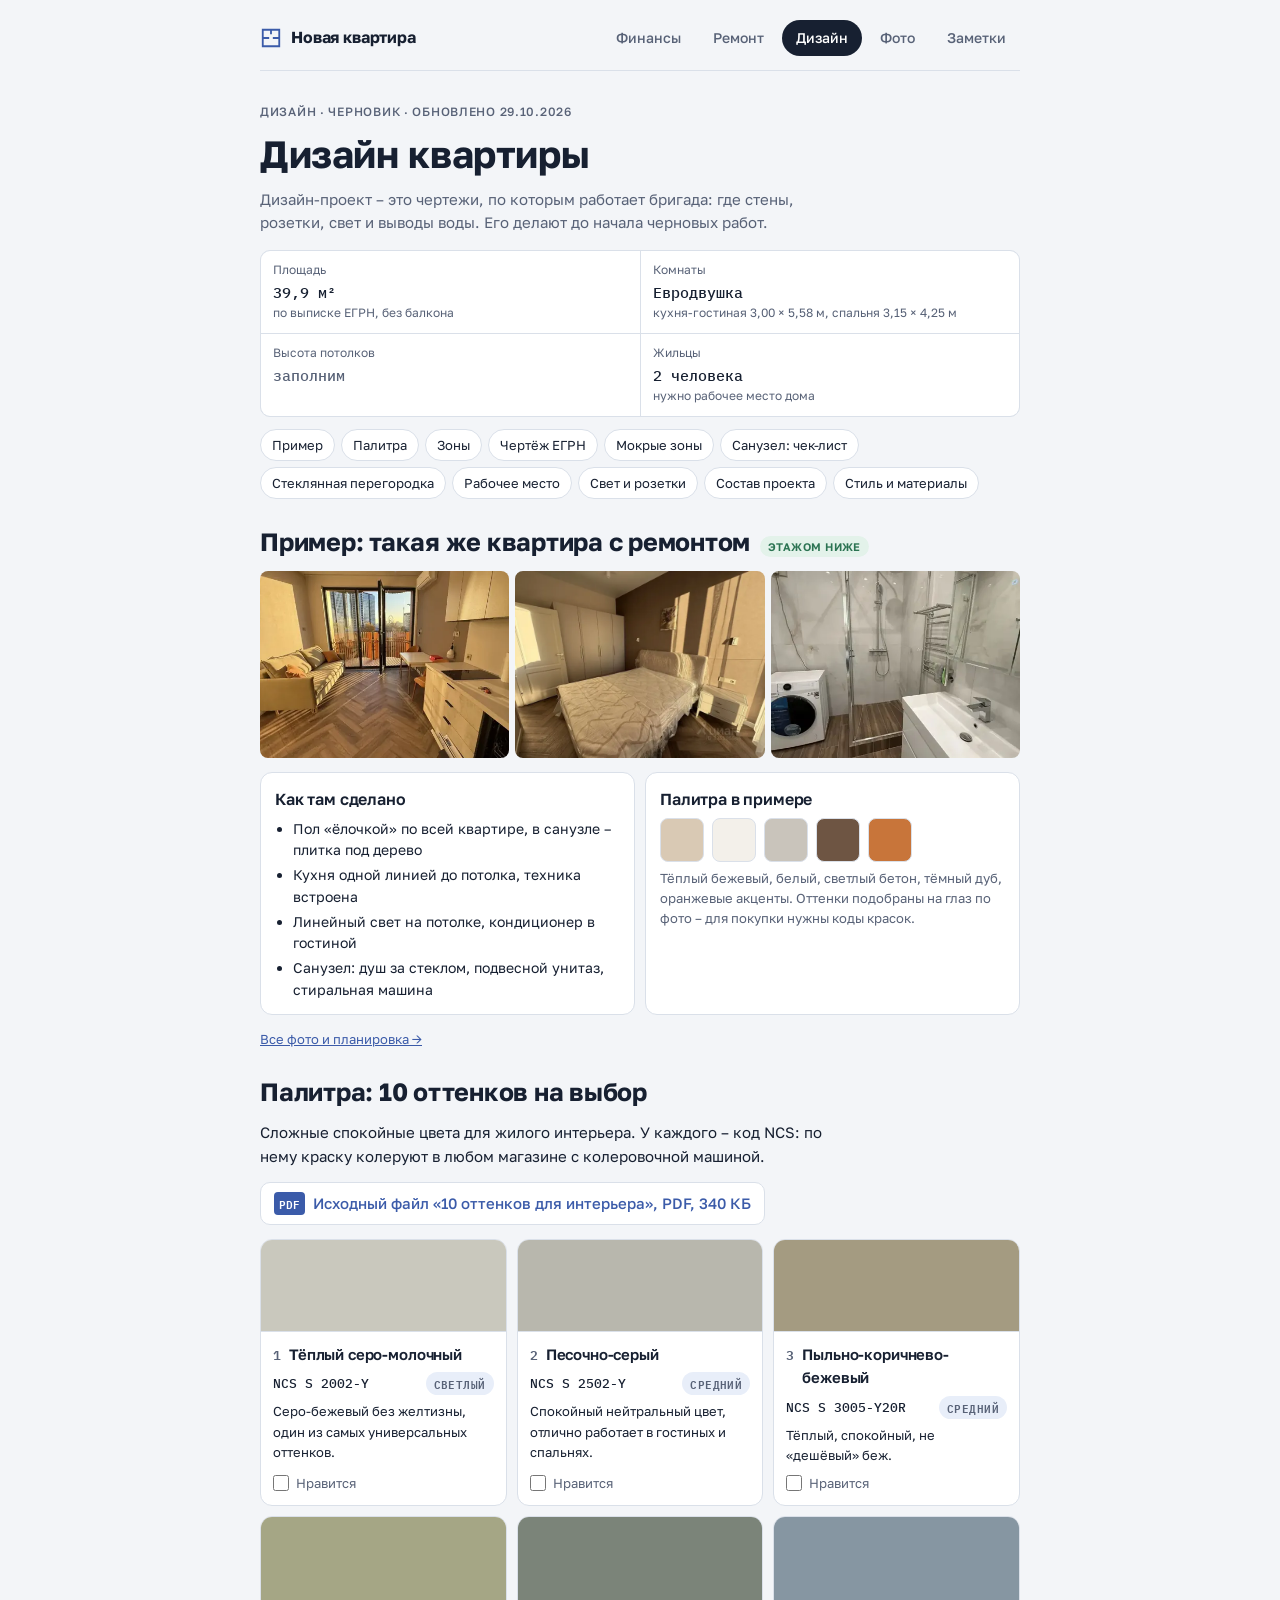
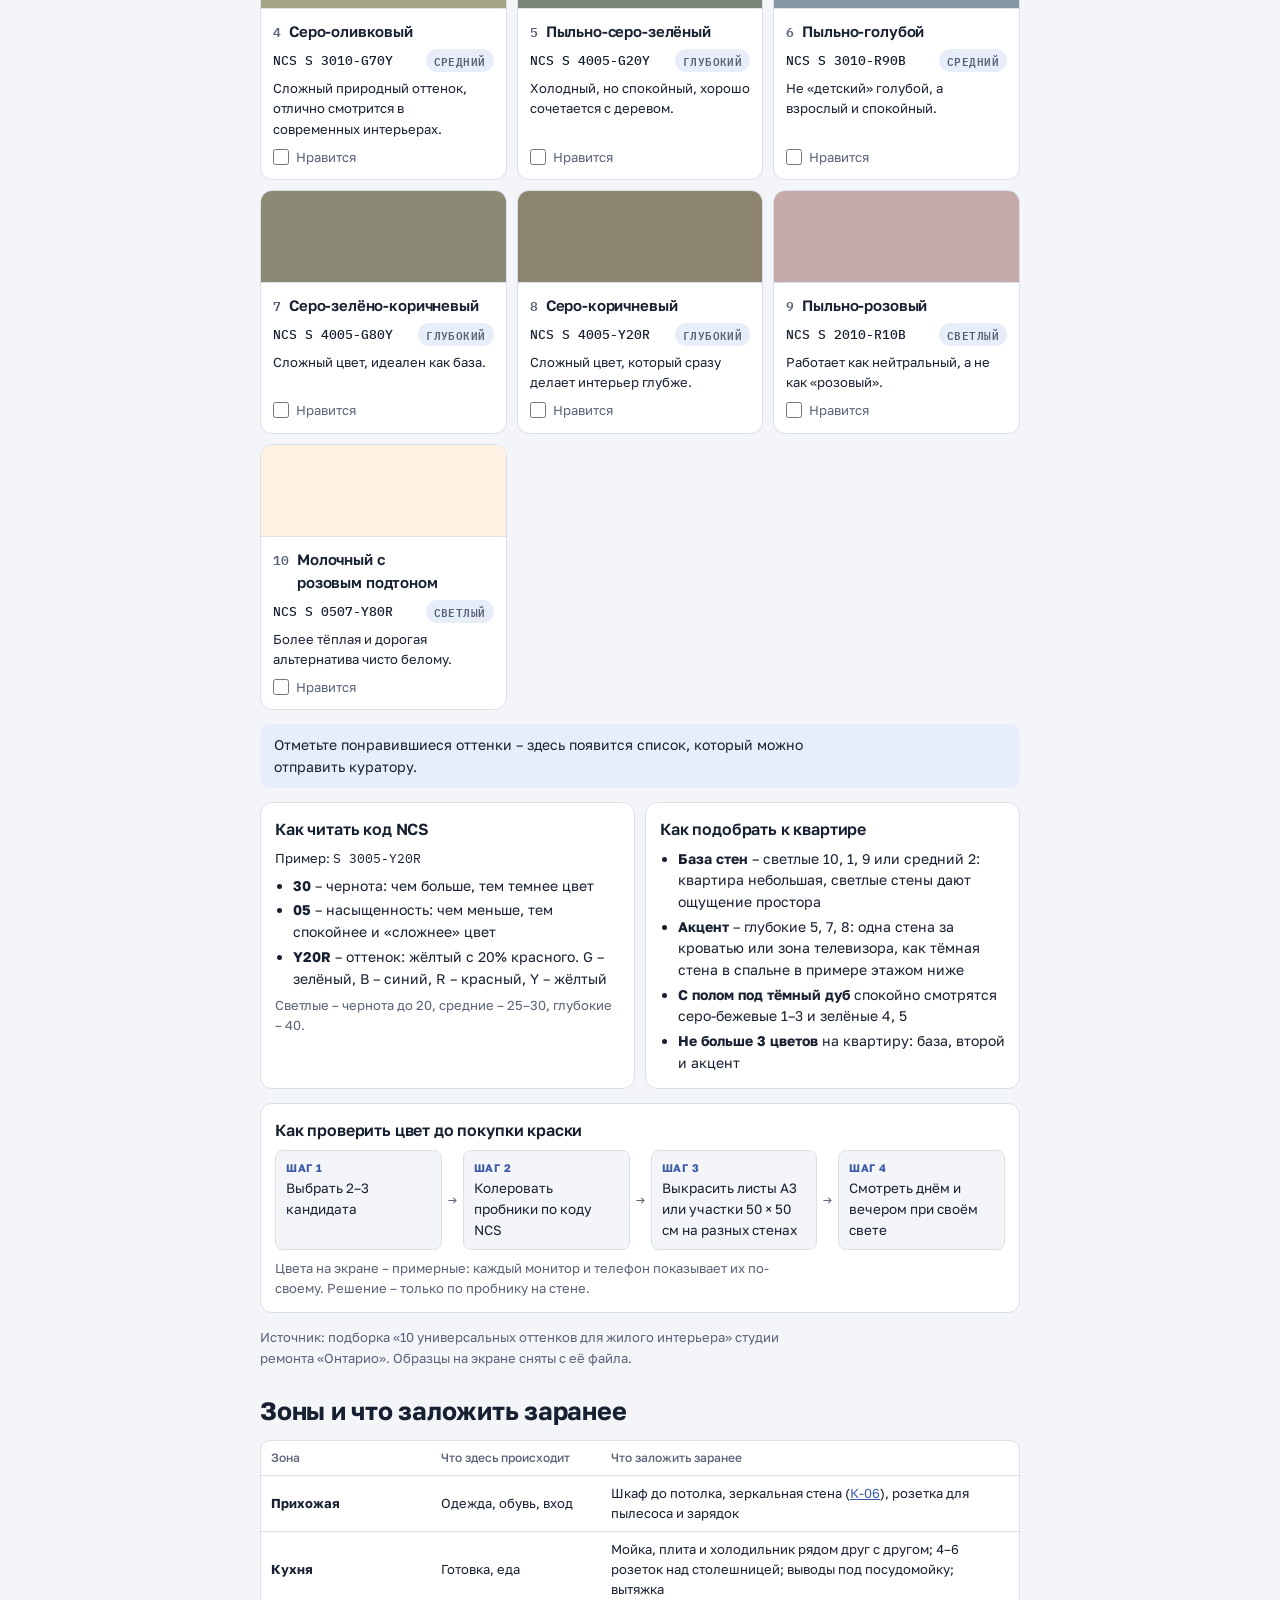
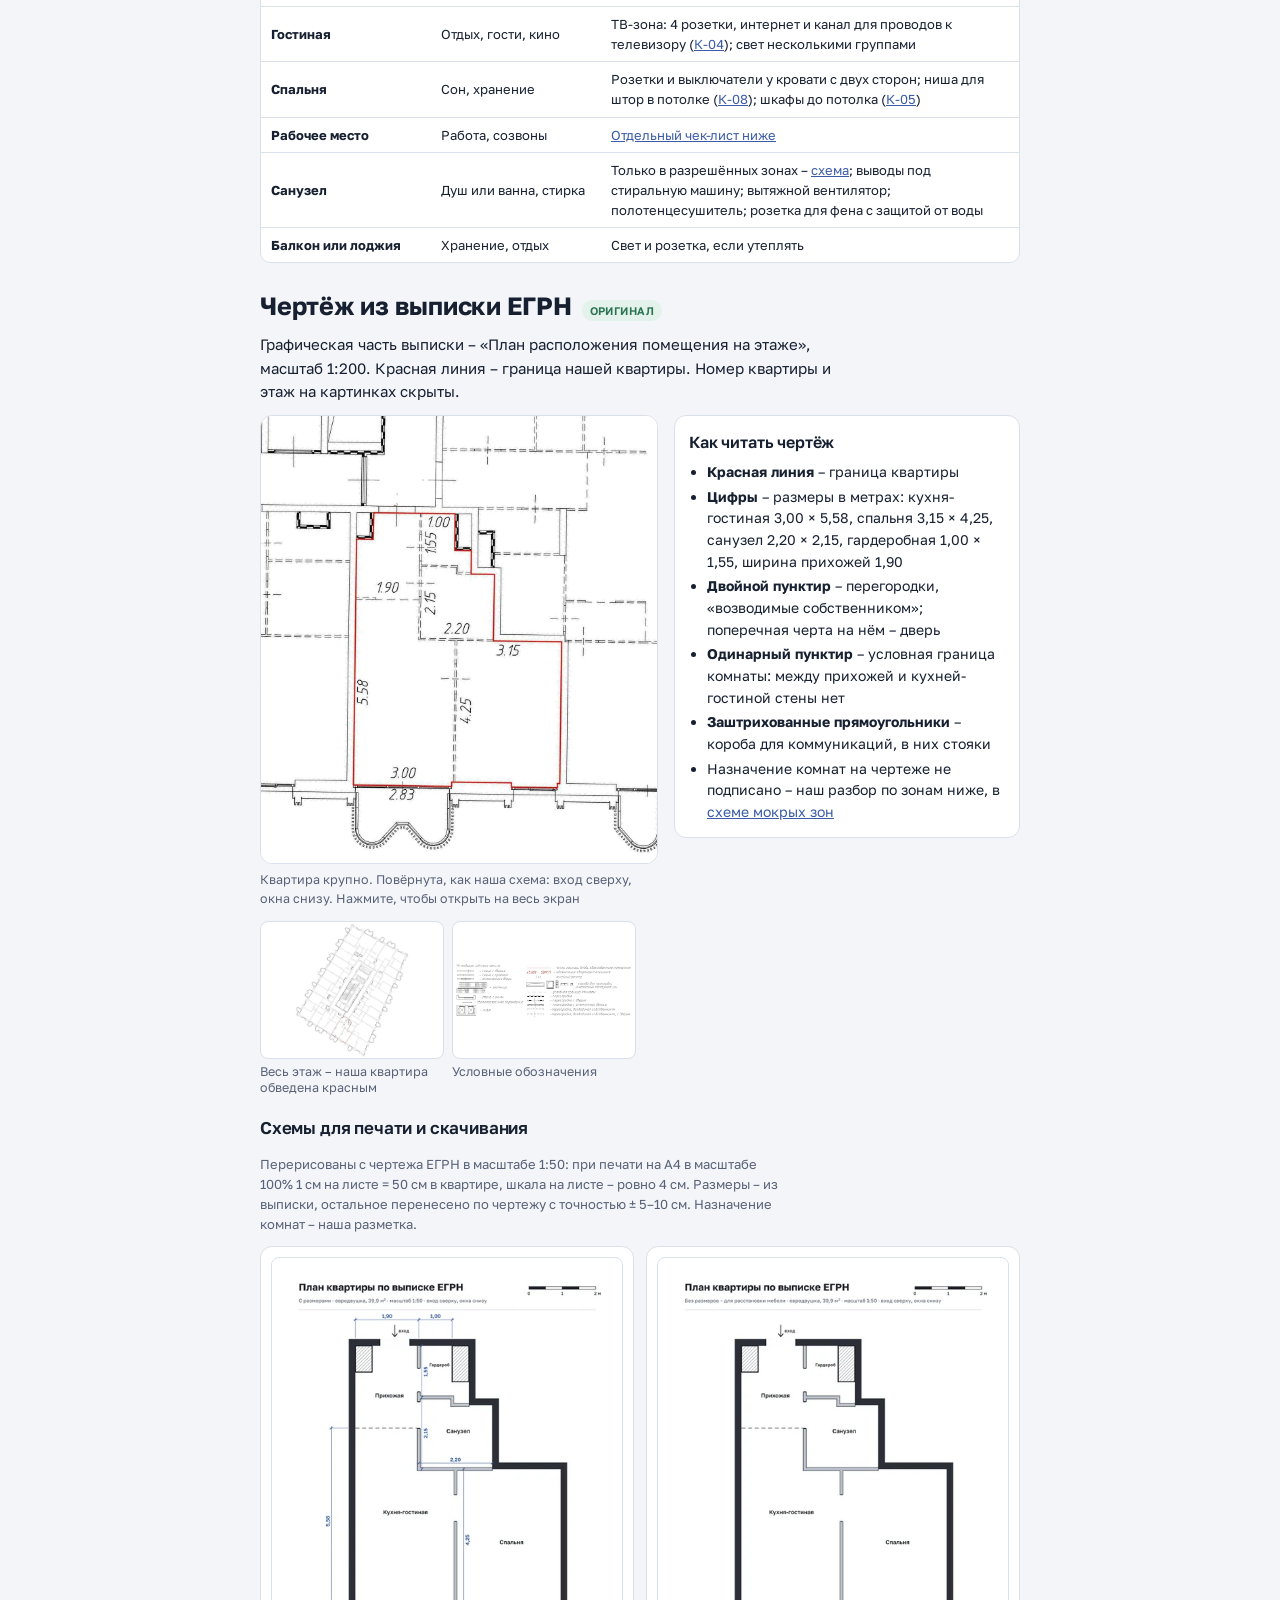
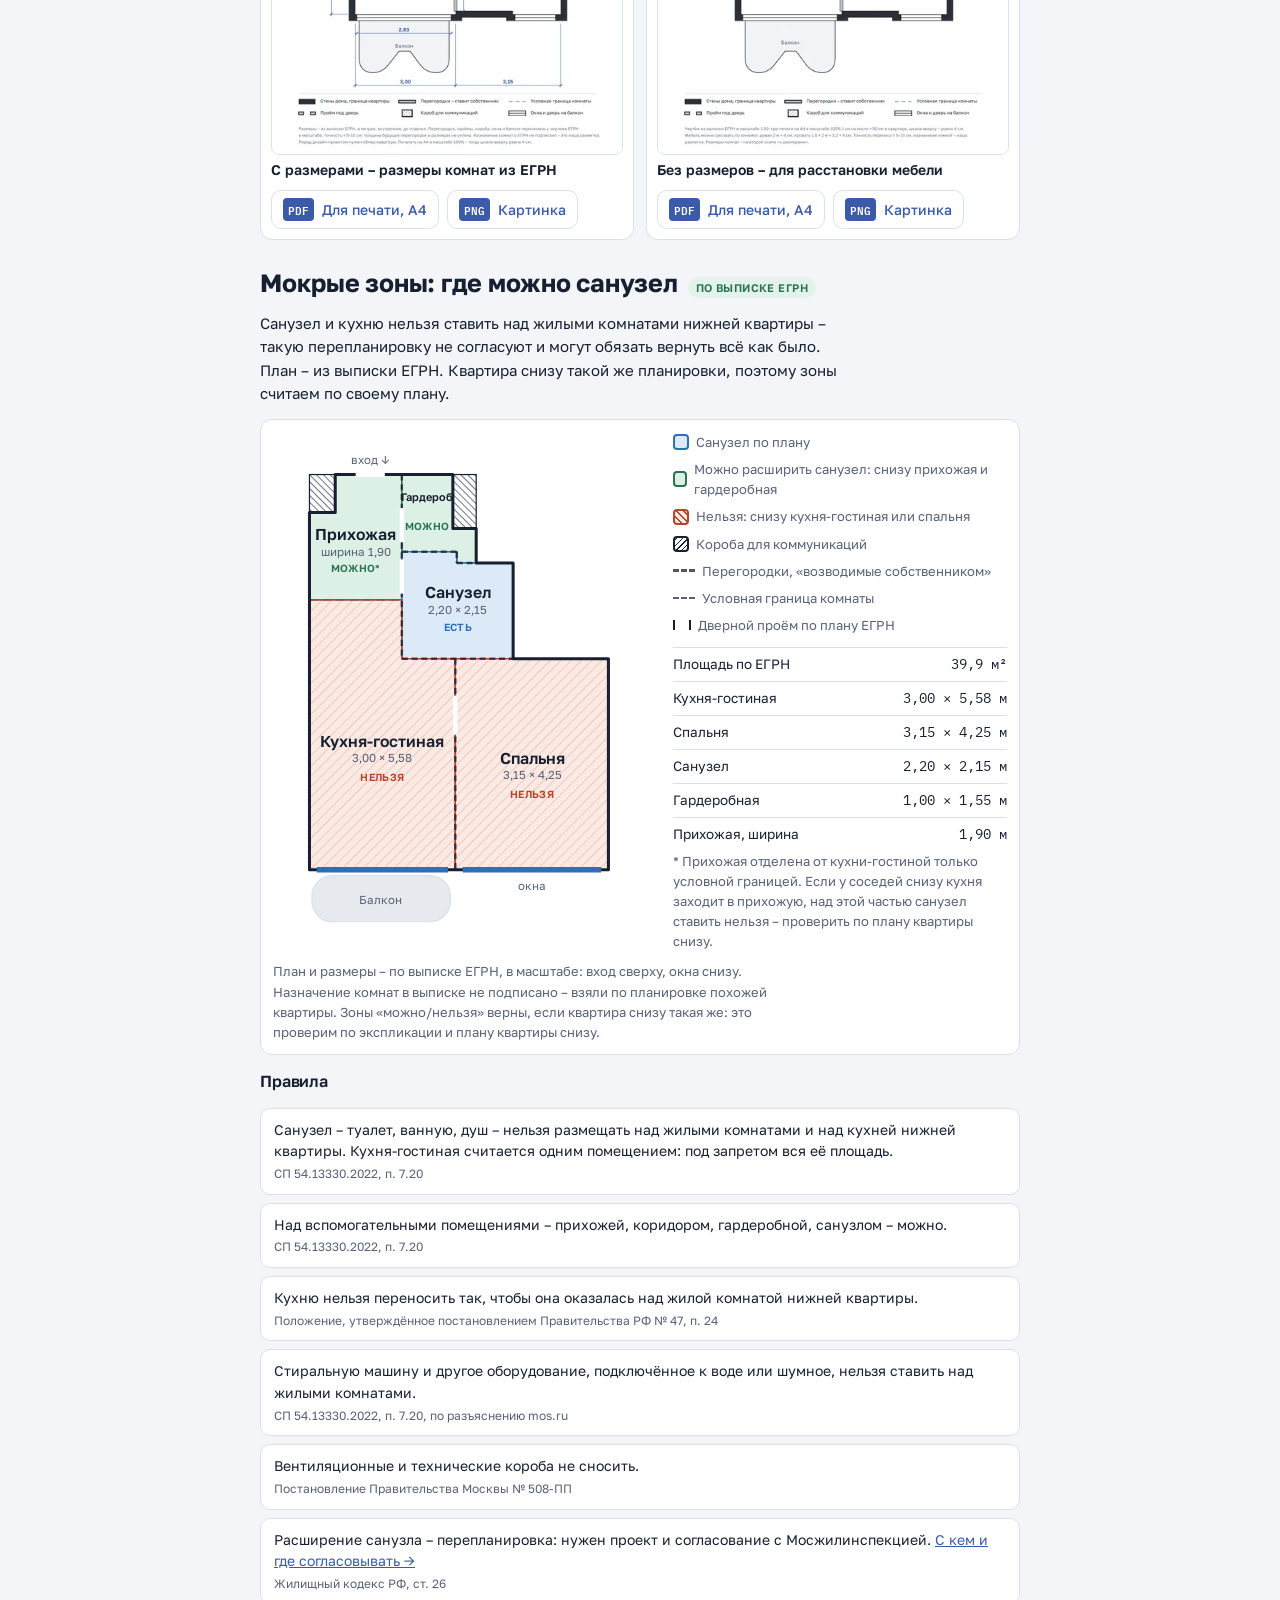
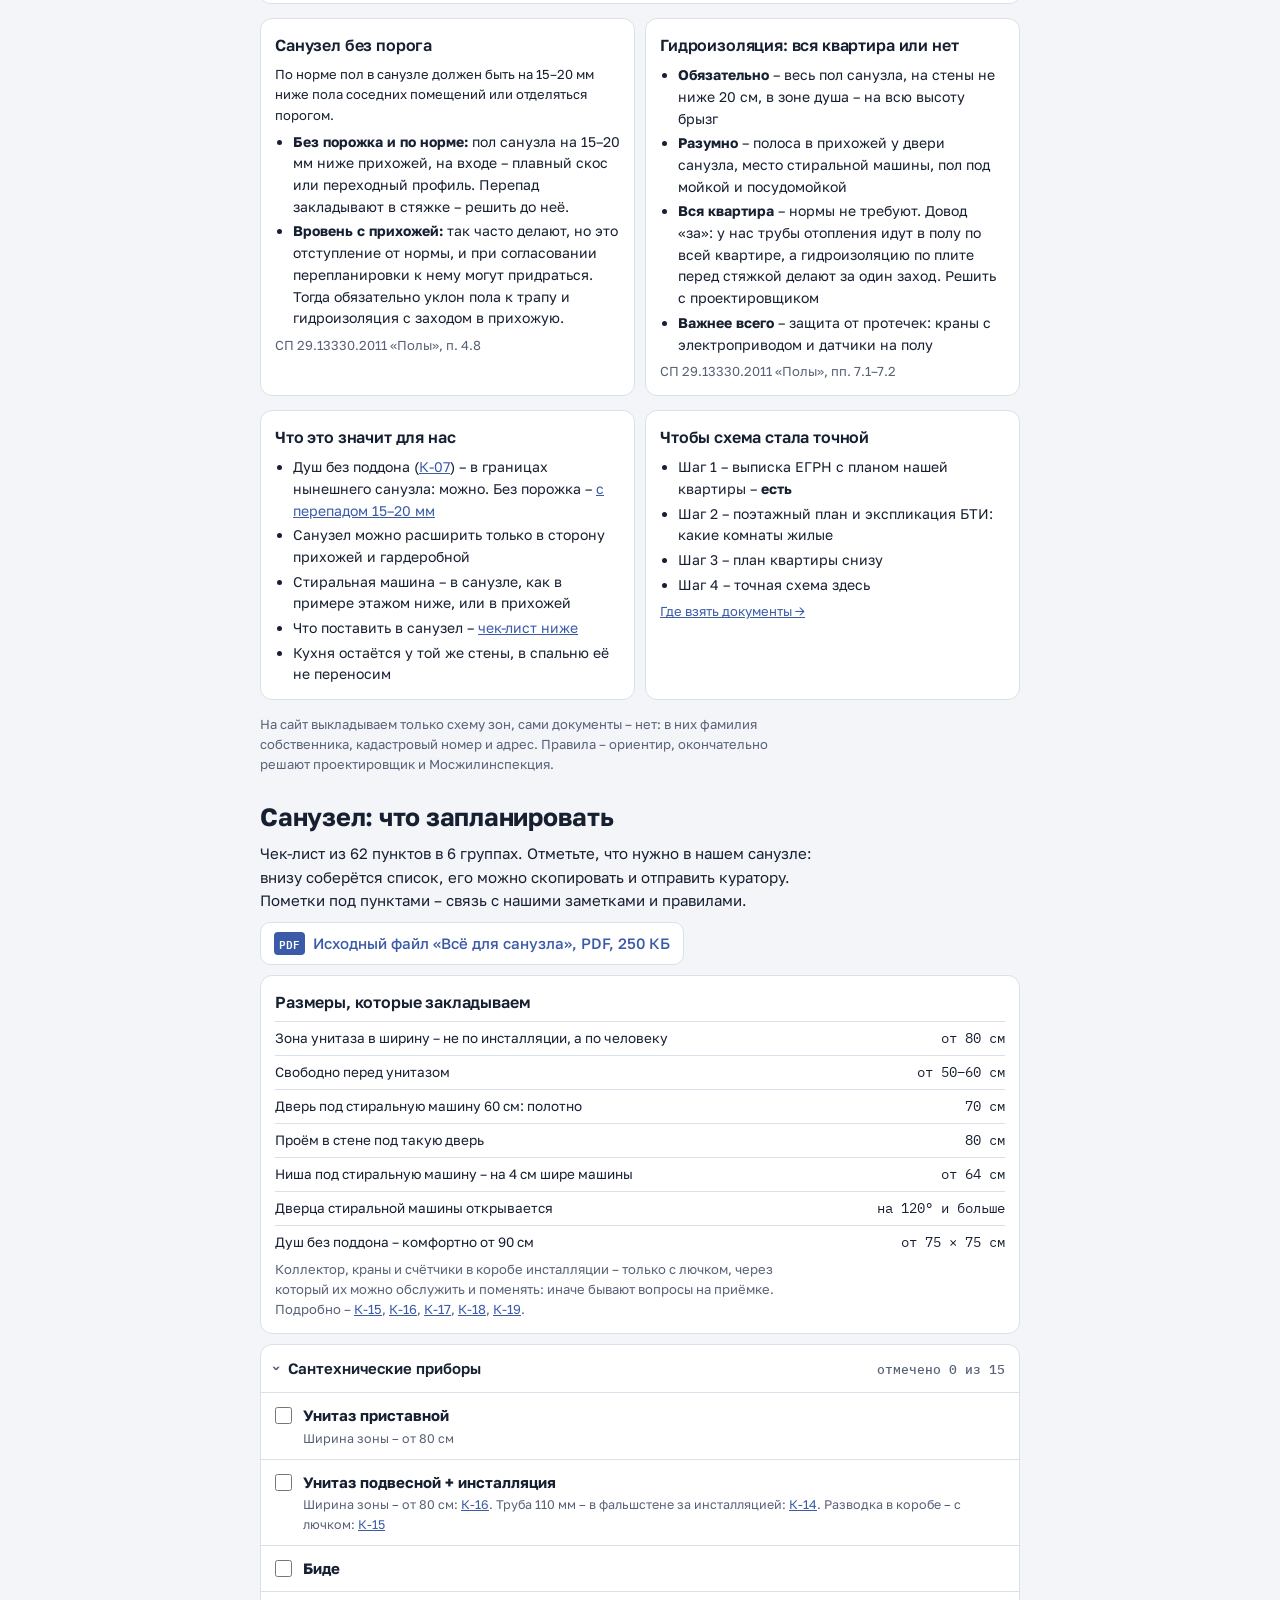
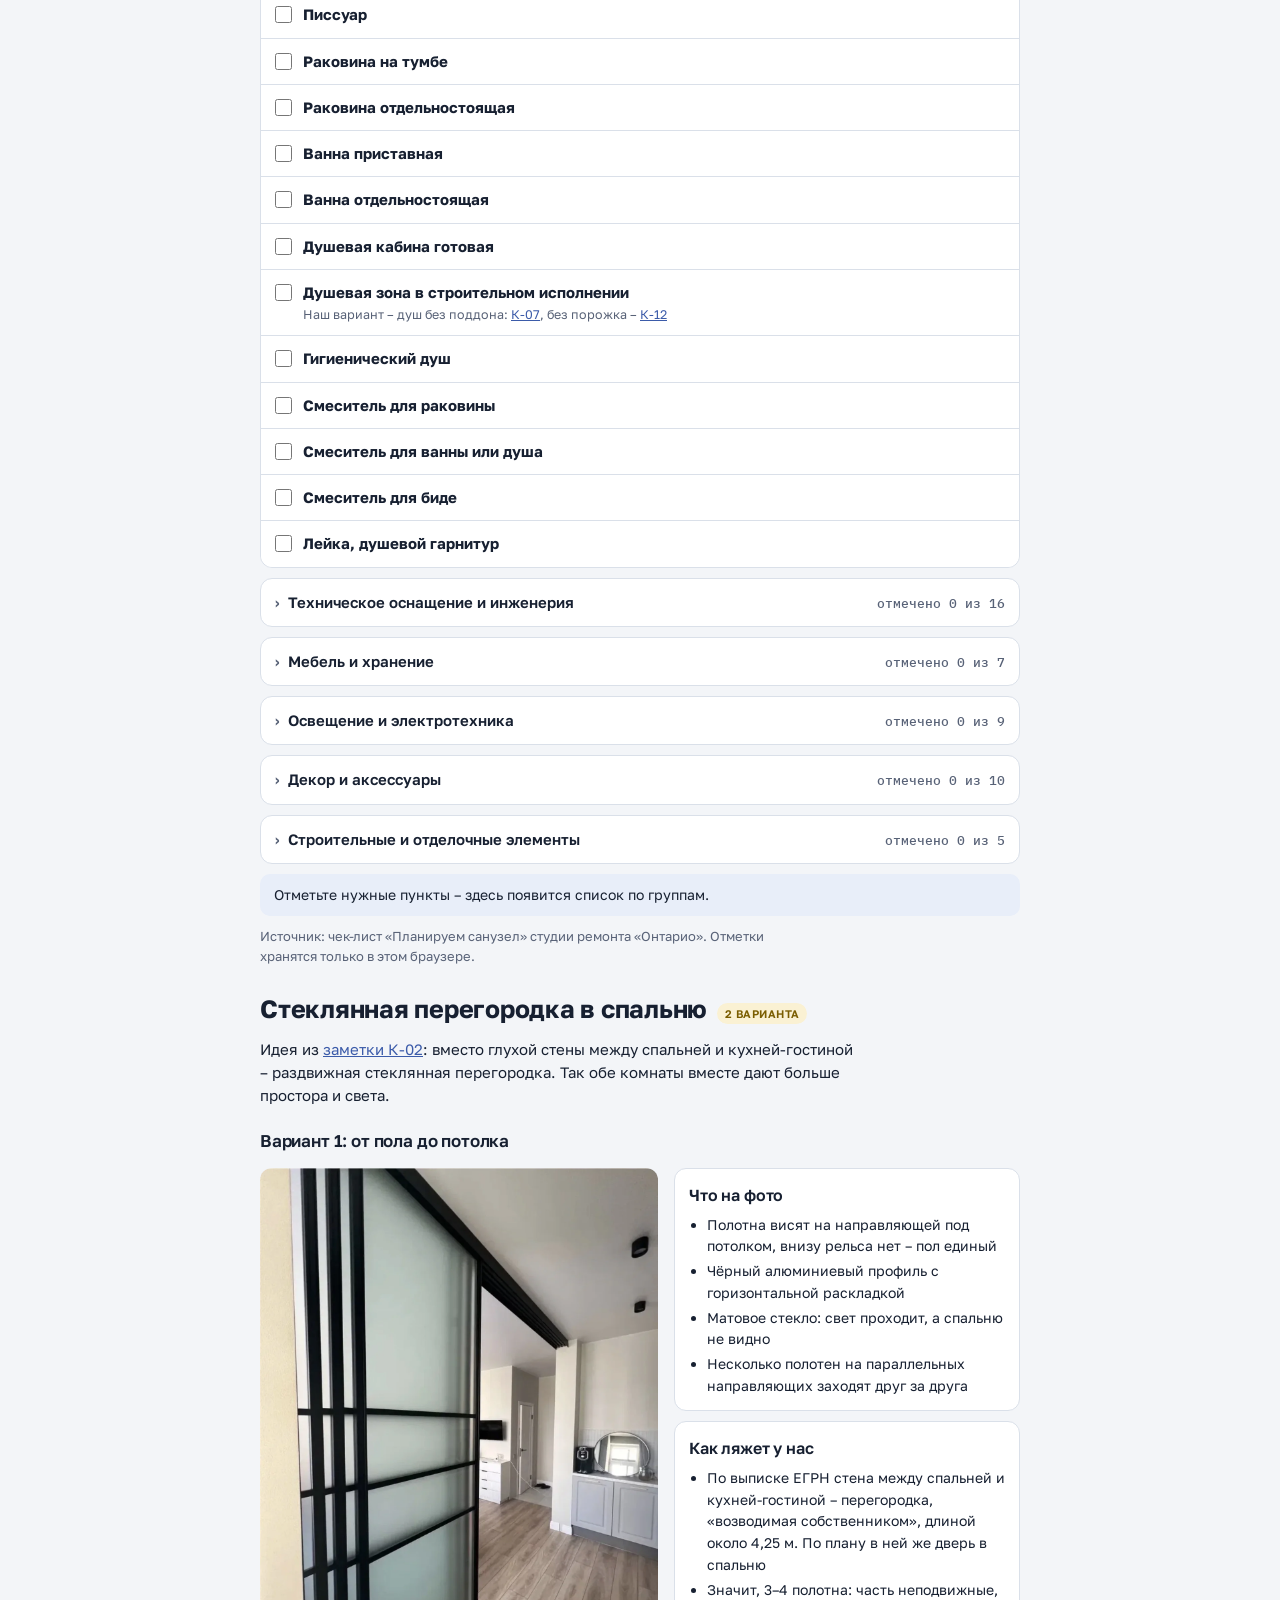
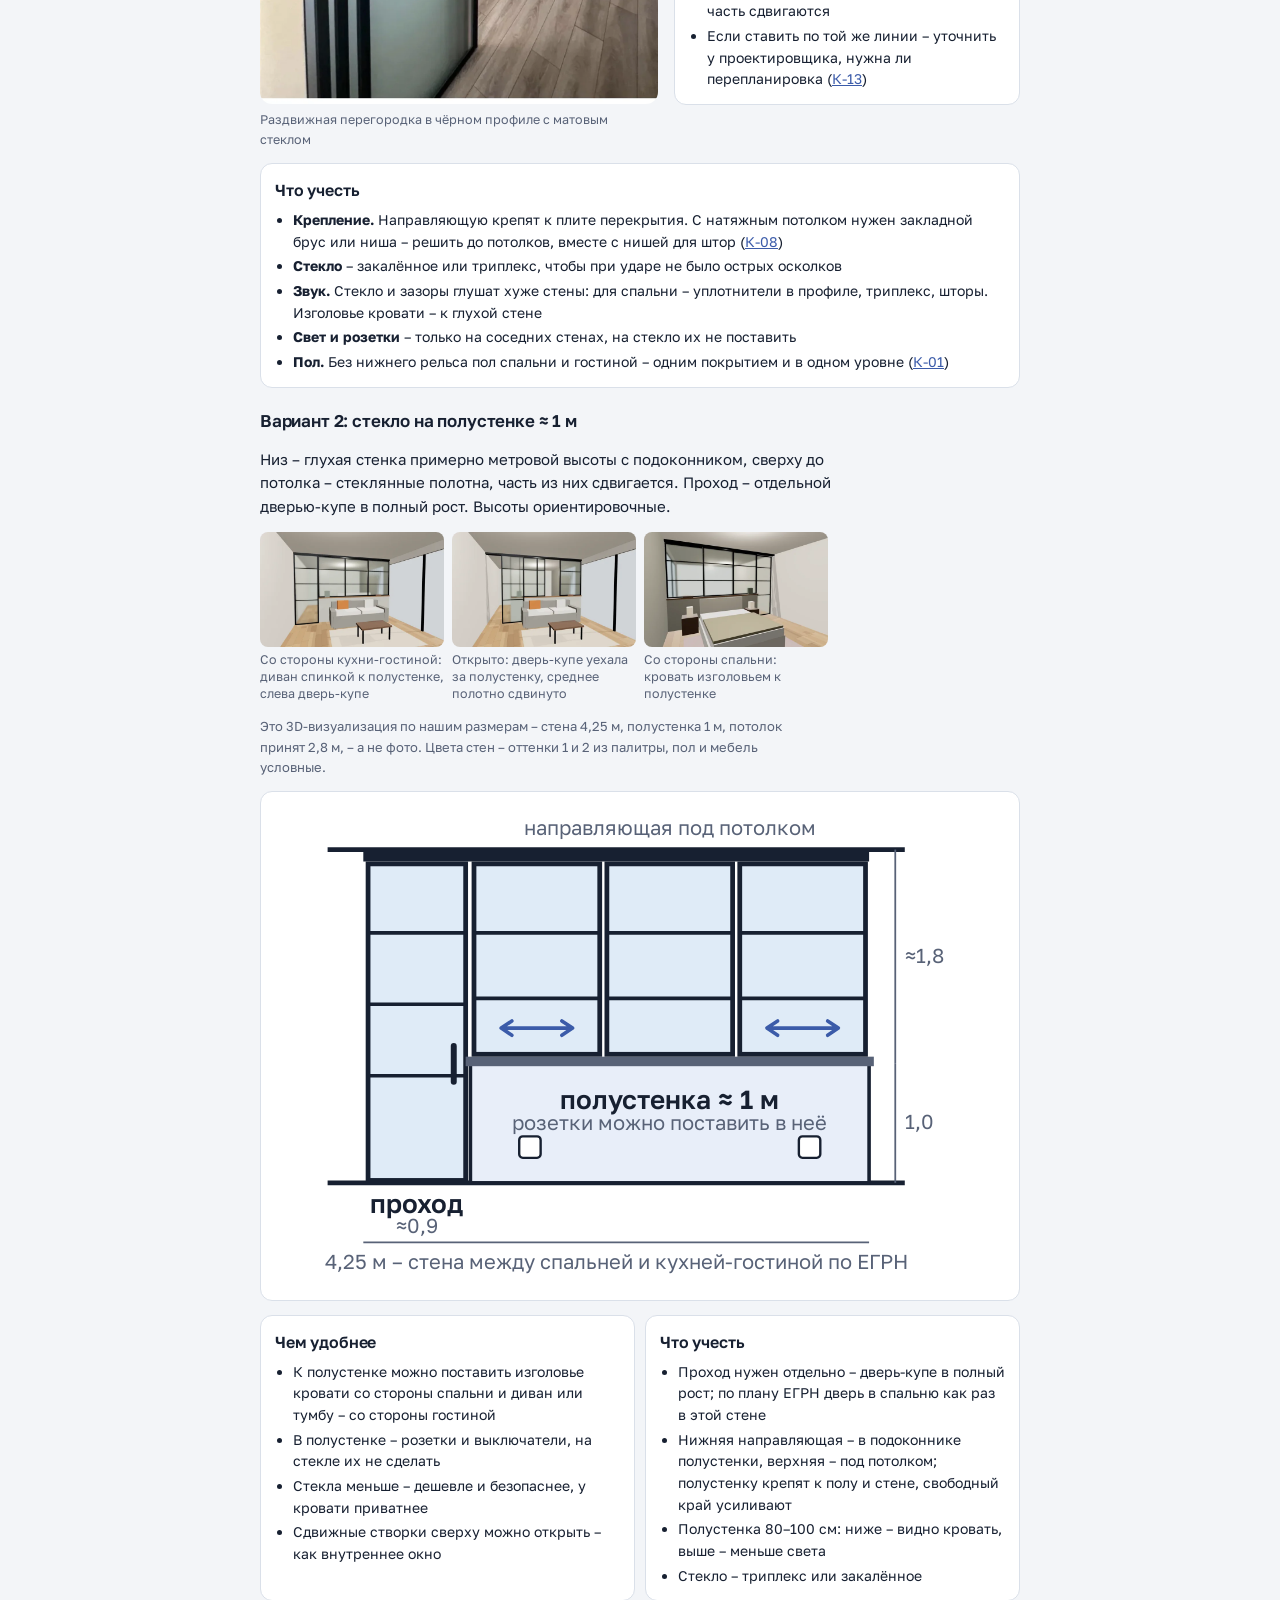
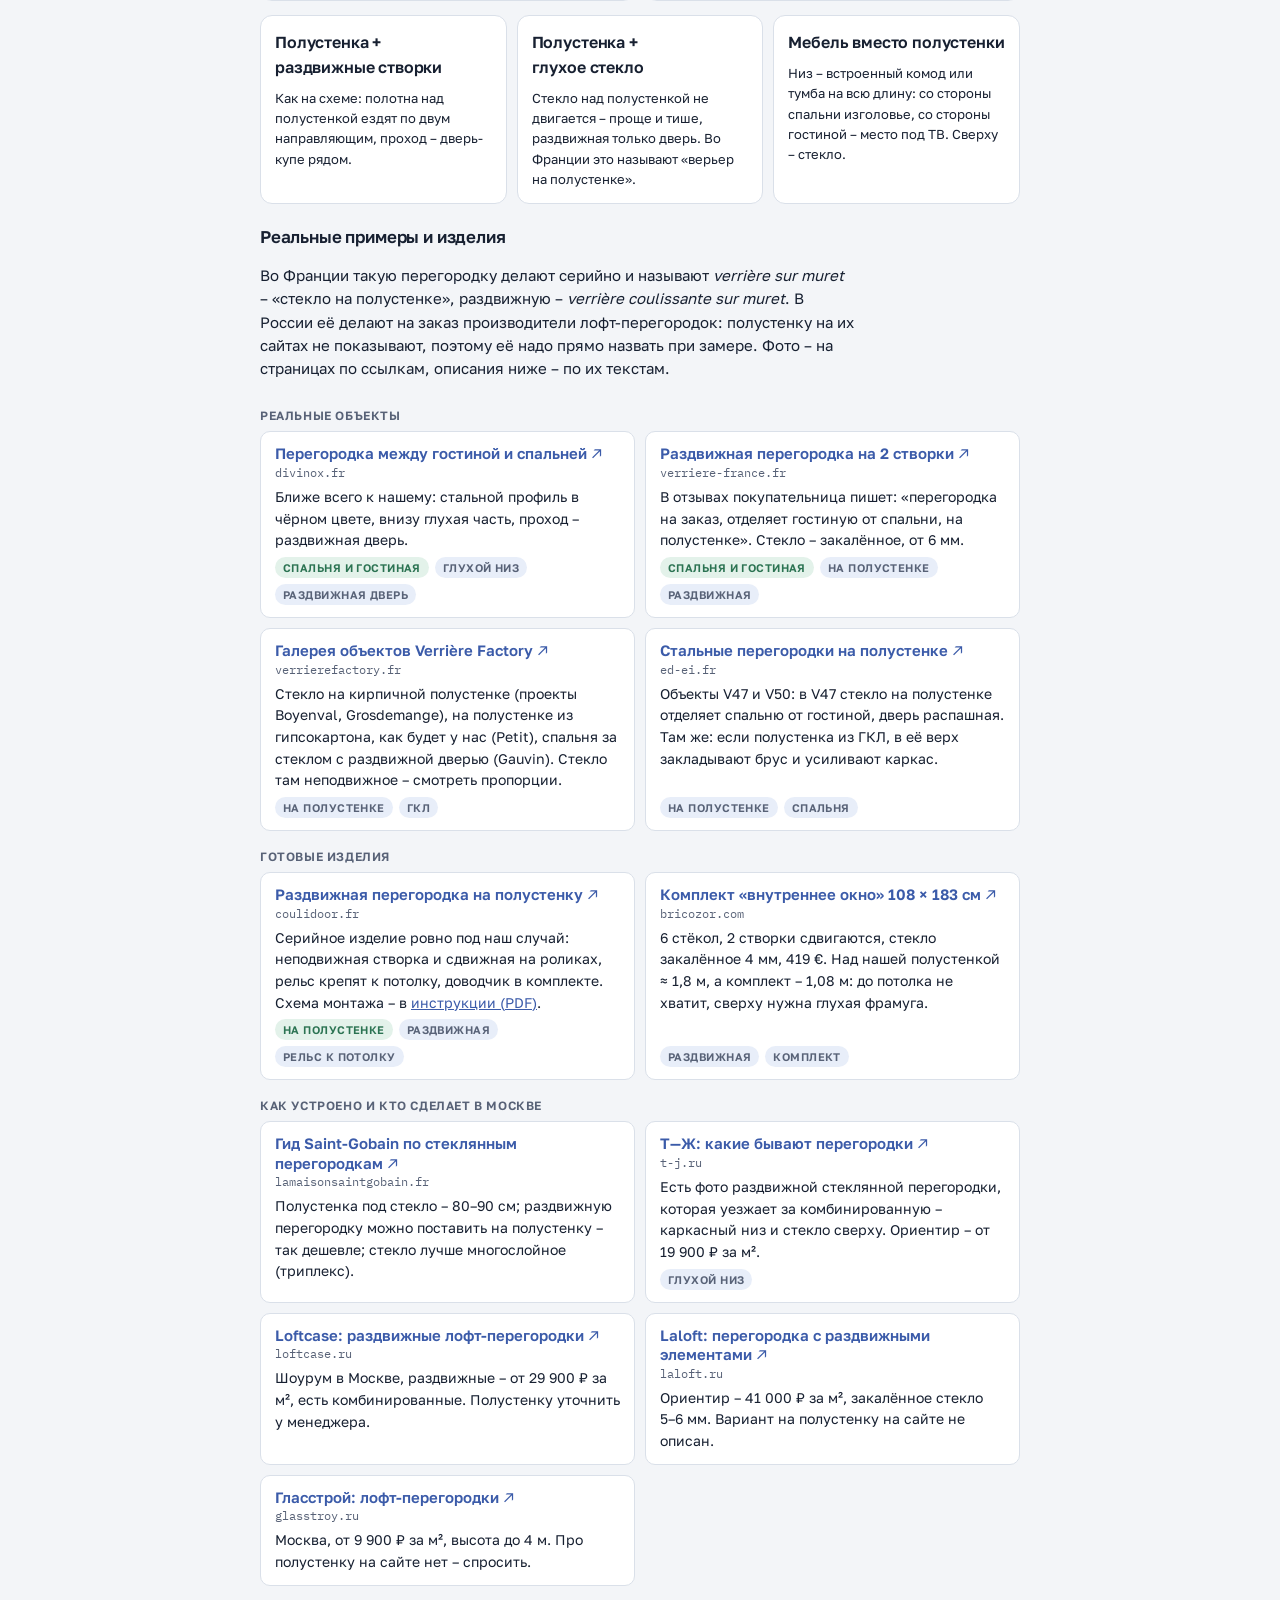
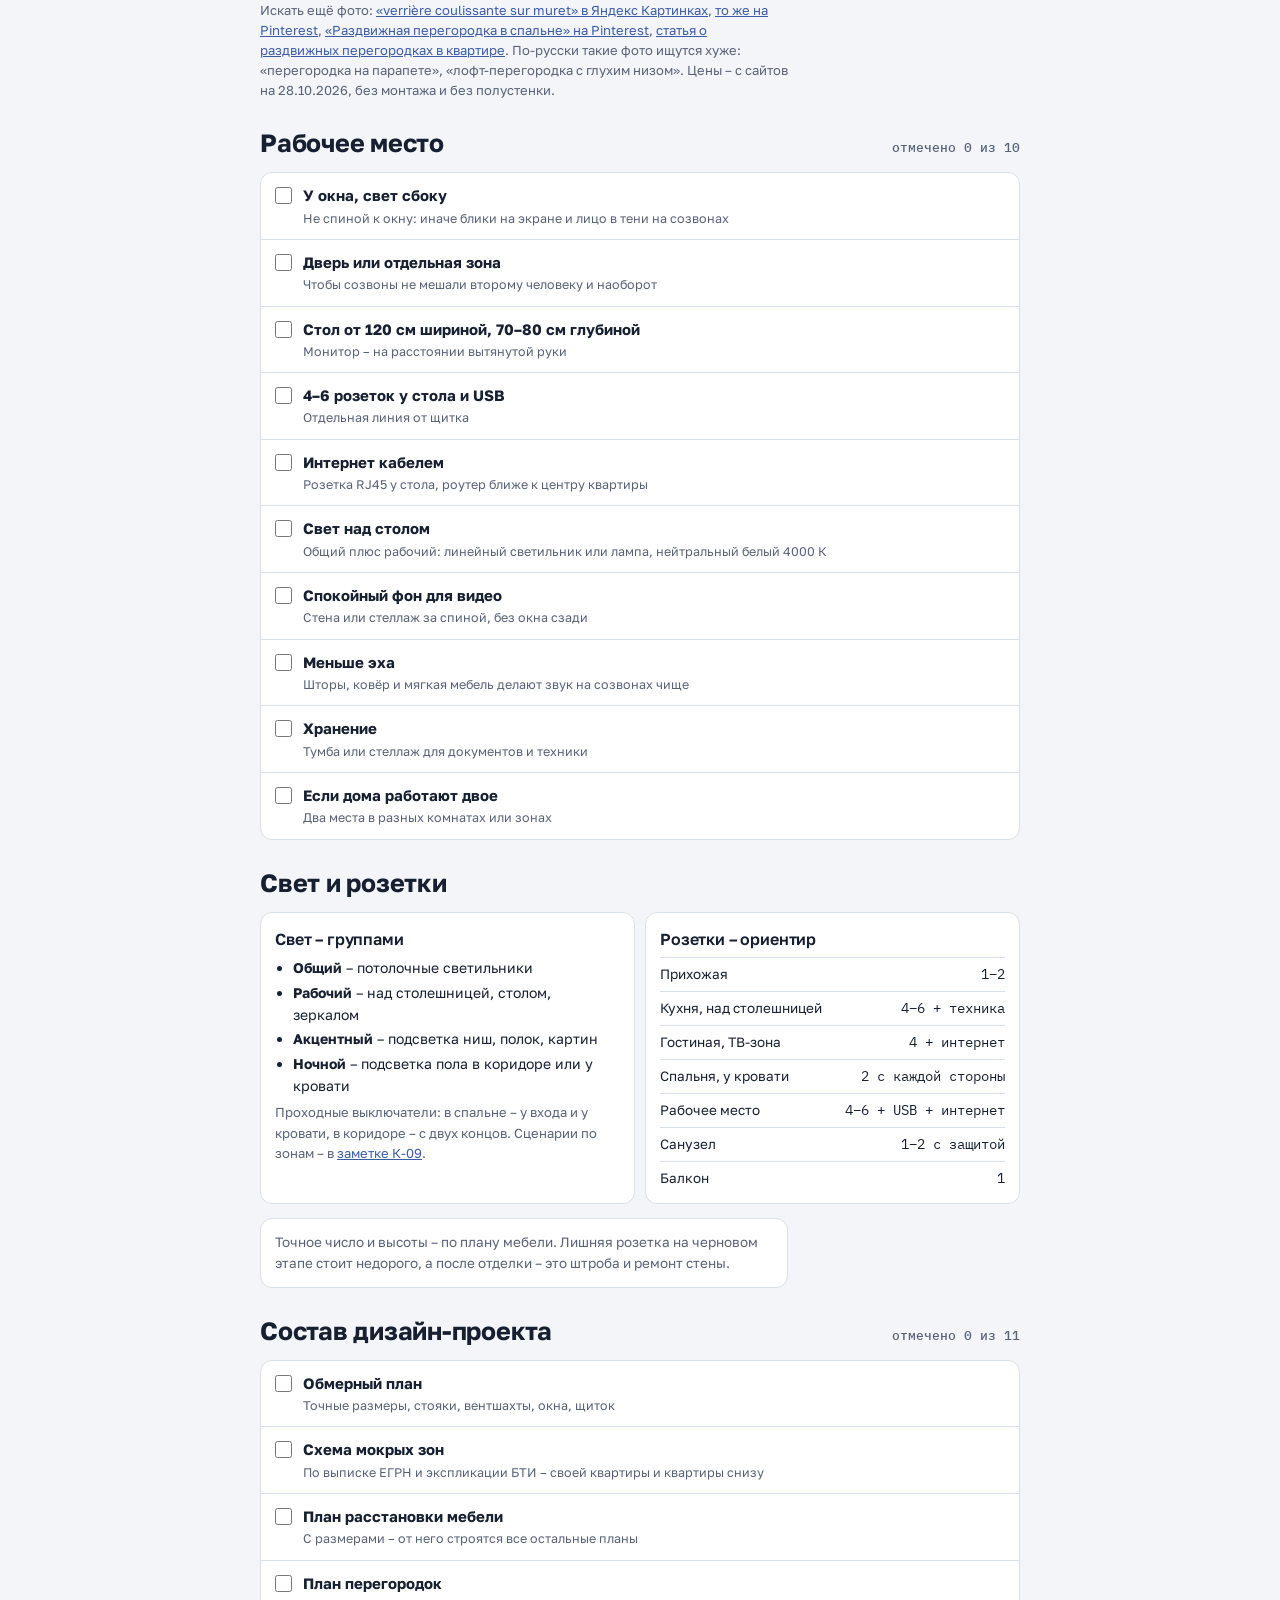
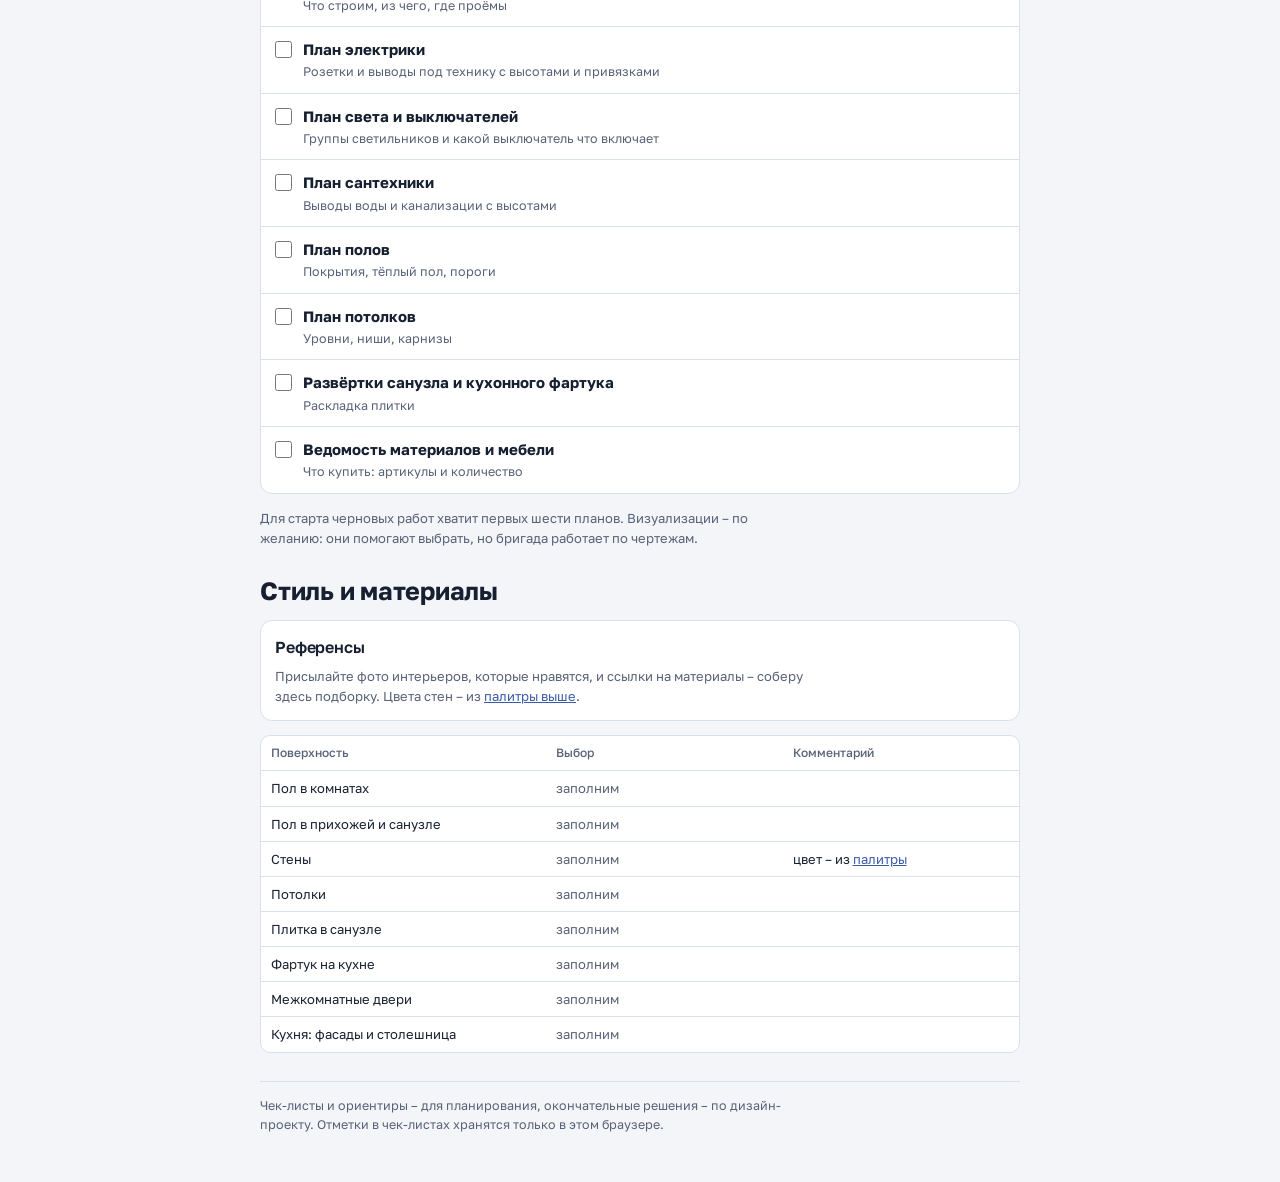
==== dizain/index.html @ 1228d3cd "Добавить схемы квартиры по ЕГРН с размерами и без Co-Authored-By: Claude Opus 5.5 <noreply@anthropic" ====
<!doctype html>
<html lang="ru">
<head>
<meta charset="utf-8">
<meta name="viewport" content="width=device-width, initial-scale=1, viewport-fit=cover">
<meta name="robots" content="noindex">
<meta name="description" content="Дизайн квартиры: зоны, рабочее место, свет и розетки, состав дизайн-проекта, стиль и материалы.">
<title>Дизайн квартиры</title>
<link rel="preconnect" href="https://fonts.googleapis.com">
<link rel="preconnect" href="https://fonts.gstatic.com" crossorigin>
<link rel="stylesheet" href="https://fonts.googleapis.com/css2?family=Golos+Text:wght@400;500;600;700&family=IBM+Plex+Mono:wght@400;500;600&display=swap">
<link rel="stylesheet" href="../assets/site.css">
</head>
<body>
<div class="wrap">
<header class="site">
  <a class="brand" href="../"><svg class="mark" viewBox="0 0 24 24" aria-hidden="true"><path d="M3 3h18v18H3zM3 12h7M14 12h7M12 3v5" fill="none" stroke="currentColor" stroke-width="2"/></svg>Новая квартира</a>
  <nav class="sections" aria-label="Разделы сайта"><a href="../finansy/">Финансы</a><a href="../remont/">Ремонт</a><a href="../dizain/" aria-current="page">Дизайн</a><a href="../foto/">Фото</a><a href="../zametki/">Заметки</a></nav>
</header>

<div class="hero">
  <div class="eyebrow">Дизайн · черновик · обновлено 29.10.2026</div>
  <h1>Дизайн квартиры</h1>
  <p class="muted">Дизайн-проект – это чертежи, по которым работает бригада: где стены, розетки, свет и выводы воды. Его делают до начала черновых работ.</p>
  <dl class="facts">
    <div><dt>Площадь</dt><dd>39,9 м²<small>по выписке ЕГРН, без балкона</small></dd></div>
    <div><dt>Комнаты</dt><dd>Евродвушка<small>кухня-гостиная 3,00 × 5,58 м, спальня 3,15 × 4,25 м</small></dd></div>
    <div><dt>Высота потолков</dt><dd class="tbd">заполним</dd></div>
    <div><dt>Жильцы</dt><dd>2 человека<small>нужно рабочее место дома</small></dd></div>
  </dl>
  <nav class="toc" aria-label="Разделы страницы">
    <a href="#primer">Пример</a><a href="#palitra">Палитра</a><a href="#zony">Зоны</a><a href="#egrn">Чертёж ЕГРН</a><a href="#mokrye">Мокрые зоны</a><a href="#sanuzel">Санузел: чек-лист</a><a href="#steklo">Стеклянная перегородка</a><a href="#rabochee">Рабочее место</a><a href="#svet">Свет и розетки</a><a href="#proekt">Состав проекта</a><a href="#stil">Стиль и материалы</a>
  </nav>
</div>

<section id="primer">
  <div class="album-head"><h2>Пример: такая же квартира с ремонтом</h2><span class="chip o">Этажом ниже</span></div>
  <div class="strip" data-gallery>
    <a class="ph" href="../foto/img/gotovaya-01.webp"><img src="../foto/img/t/gotovaya-01.webp" alt="Кухня-гостиная с ремонтом" loading="lazy"></a>
    <a class="ph" href="../foto/img/gotovaya-05.webp"><img src="../foto/img/t/gotovaya-05.webp" alt="Спальня с ремонтом" loading="lazy"></a>
    <a class="ph" href="../foto/img/gotovaya-06.webp"><img src="../foto/img/t/gotovaya-06.webp" alt="Санузел с ремонтом" loading="lazy"></a>
  </div>
  <div class="grid2">
    <div class="panel"><h3>Как там сделано</h3><ul>
      <li>Пол «ёлочкой» по всей квартире, в санузле – плитка под дерево</li>
      <li>Кухня одной линией до потолка, техника встроена</li>
      <li>Линейный свет на потолке, кондиционер в гостиной</li>
      <li>Санузел: душ за стеклом, подвесной унитаз, стиральная машина</li>
    </ul></div>
    <div class="panel"><h3>Палитра в примере</h3>
      <div class="swatches" aria-label="Палитра примера"><span style="background:#D9C9B4;border-style:solid" title="Тёплый бежевый"></span><span style="background:#F3F0EA;border-style:solid" title="Белый"></span><span style="background:#C9C4BB;border-style:solid" title="Светлый бетон"></span><span style="background:#6E5543;border-style:solid" title="Тёмный дуб"></span><span style="background:#C8753A;border-style:solid" title="Оранжевый акцент"></span></div>
      <p class="small muted">Тёплый бежевый, белый, светлый бетон, тёмный дуб, оранжевые акценты. Оттенки подобраны на глаз по фото – для покупки нужны коды красок.</p>
    </div>
  </div>
  <p class="small"><a href="../foto/#gotovaya">Все фото и планировка →</a></p>
</section>

<section id="palitra">
  <div class="cl-head"><h2>Палитра: 10 оттенков на выбор</h2></div>
  <p>Сложные спокойные цвета для жилого интерьера. У каждого – код NCS: по нему краску колеруют в любом магазине с колеровочной машиной.</p>
  <p><a class="filelink" href="files/10-ottenkov-dlya-interera.pdf" target="_blank" rel="noopener">Исходный файл «10 оттенков для интерьера», PDF, 340 КБ</a></p>
  <ul class="palette">
    <li class="swc" id="cvet-1">
      <div class="swatch" style="background:#C9C8BD" role="img" aria-label="Образец: Тёплый серо-молочный, NCS S 2002-Y"></div>
      <div class="swb">
        <div class="swh"><span class="id">1</span><h3>Тёплый серо-молочный</h3></div>
        <div class="ncs"><span>NCS S 2002-Y</span><span class="chip n">Светлый</span></div>
        <p class="small">Серо-бежевый без желтизны, один из самых универсальных оттенков.</p>
        <label class="fav"><input type="checkbox" data-fav="1"><span>Нравится</span></label>
      </div>
    </li>
    <li class="swc" id="cvet-2">
      <div class="swatch" style="background:#B8B7AD" role="img" aria-label="Образец: Песочно-серый, NCS S 2502-Y"></div>
      <div class="swb">
        <div class="swh"><span class="id">2</span><h3>Песочно-серый</h3></div>
        <div class="ncs"><span>NCS S 2502-Y</span><span class="chip n">Средний</span></div>
        <p class="small">Спокойный нейтральный цвет, отлично работает в гостиных и спальнях.</p>
        <label class="fav"><input type="checkbox" data-fav="2"><span>Нравится</span></label>
      </div>
    </li>
    <li class="swc" id="cvet-3">
      <div class="swatch" style="background:#A49B81" role="img" aria-label="Образец: Пыльно-коричнево-бежевый, NCS S 3005-Y20R"></div>
      <div class="swb">
        <div class="swh"><span class="id">3</span><h3>Пыльно-коричнево-бежевый</h3></div>
        <div class="ncs"><span>NCS S 3005-Y20R</span><span class="chip n">Средний</span></div>
        <p class="small">Тёплый, спокойный, не «дешёвый» беж.</p>
        <label class="fav"><input type="checkbox" data-fav="3"><span>Нравится</span></label>
      </div>
    </li>
    <li class="swc" id="cvet-4">
      <div class="swatch" style="background:#A5A685" role="img" aria-label="Образец: Серо-оливковый, NCS S 3010-G70Y"></div>
      <div class="swb">
        <div class="swh"><span class="id">4</span><h3>Серо-оливковый</h3></div>
        <div class="ncs"><span>NCS S 3010-G70Y</span><span class="chip n">Средний</span></div>
        <p class="small">Сложный природный оттенок, отлично смотрится в современных интерьерах.</p>
        <label class="fav"><input type="checkbox" data-fav="4"><span>Нравится</span></label>
      </div>
    </li>
    <li class="swc" id="cvet-5">
      <div class="swatch" style="background:#7B8479" role="img" aria-label="Образец: Пыльно-серо-зелёный, NCS S 4005-G20Y"></div>
      <div class="swb">
        <div class="swh"><span class="id">5</span><h3>Пыльно-серо-зелёный</h3></div>
        <div class="ncs"><span>NCS S 4005-G20Y</span><span class="chip n">Глубокий</span></div>
        <p class="small">Холодный, но спокойный, хорошо сочетается с деревом.</p>
        <label class="fav"><input type="checkbox" data-fav="5"><span>Нравится</span></label>
      </div>
    </li>
    <li class="swc" id="cvet-6">
      <div class="swatch" style="background:#8696A2" role="img" aria-label="Образец: Пыльно-голубой, NCS S 3010-R90B"></div>
      <div class="swb">
        <div class="swh"><span class="id">6</span><h3>Пыльно-голубой</h3></div>
        <div class="ncs"><span>NCS S 3010-R90B</span><span class="chip n">Средний</span></div>
        <p class="small">Не «детский» голубой, а взрослый и спокойный.</p>
        <label class="fav"><input type="checkbox" data-fav="6"><span>Нравится</span></label>
      </div>
    </li>
    <li class="swc" id="cvet-7">
      <div class="swatch" style="background:#8B8A75" role="img" aria-label="Образец: Серо-зелёно-коричневый, NCS S 4005-G80Y"></div>
      <div class="swb">
        <div class="swh"><span class="id">7</span><h3>Серо-зелёно-коричневый</h3></div>
        <div class="ncs"><span>NCS S 4005-G80Y</span><span class="chip n">Глубокий</span></div>
        <p class="small">Сложный цвет, идеален как база.</p>
        <label class="fav"><input type="checkbox" data-fav="7"><span>Нравится</span></label>
      </div>
    </li>
    <li class="swc" id="cvet-8">
      <div class="swatch" style="background:#8D846F" role="img" aria-label="Образец: Серо-коричневый, NCS S 4005-Y20R"></div>
      <div class="swb">
        <div class="swh"><span class="id">8</span><h3>Серо-коричневый</h3></div>
        <div class="ncs"><span>NCS S 4005-Y20R</span><span class="chip n">Глубокий</span></div>
        <p class="small">Сложный цвет, который сразу делает интерьер глубже.</p>
        <label class="fav"><input type="checkbox" data-fav="8"><span>Нравится</span></label>
      </div>
    </li>
    <li class="swc" id="cvet-9">
      <div class="swatch" style="background:#C4ABA9" role="img" aria-label="Образец: Пыльно-розовый, NCS S 2010-R10B"></div>
      <div class="swb">
        <div class="swh"><span class="id">9</span><h3>Пыльно-розовый</h3></div>
        <div class="ncs"><span>NCS S 2010-R10B</span><span class="chip n">Светлый</span></div>
        <p class="small">Работает как нейтральный, а не как «розовый».</p>
        <label class="fav"><input type="checkbox" data-fav="9"><span>Нравится</span></label>
      </div>
    </li>
    <li class="swc" id="cvet-10">
      <div class="swatch" style="background:#FFF1E3" role="img" aria-label="Образец: Молочный с розовым подтоном, NCS S 0507-Y80R"></div>
      <div class="swb">
        <div class="swh"><span class="id">10</span><h3>Молочный с розовым подтоном</h3></div>
        <div class="ncs"><span>NCS S 0507-Y80R</span><span class="chip n">Светлый</span></div>
        <p class="small">Более тёплая и дорогая альтернатива чисто белому.</p>
        <label class="fav"><input type="checkbox" data-fav="10"><span>Нравится</span></label>
      </div>
    </li>
  </ul>
  <div class="favbar">
    <p data-fav-out>Отметьте понравившиеся оттенки – здесь появится список, который можно отправить куратору.</p>
    <button type="button" data-fav-copy hidden>Скопировать список</button>
  </div>
  <div class="grid2">
    <div class="panel">
      <h3>Как читать код NCS</h3>
      <p class="small">Пример: <span class="mono">S 3005-Y20R</span></p>
      <ul>
        <li><b>30</b> – чернота: чем больше, тем темнее цвет</li>
        <li><b>05</b> – насыщенность: чем меньше, тем спокойнее и «сложнее» цвет</li>
        <li><b>Y20R</b> – оттенок: жёлтый с 20% красного. G – зелёный, B – синий, R – красный, Y – жёлтый</li>
      </ul>
      <p class="small muted">Светлые – чернота до 20, средние – 25–30, глубокие – 40.</p>
    </div>
    <div class="panel">
      <h3>Как подобрать к квартире</h3>
      <ul>
        <li><b>База стен</b> – светлые 10, 1, 9 или средний 2: квартира небольшая, светлые стены дают ощущение простора</li>
        <li><b>Акцент</b> – глубокие 5, 7, 8: одна стена за кроватью или зона телевизора, как тёмная стена в спальне в примере этажом ниже</li>
        <li><b>С полом под тёмный дуб</b> спокойно смотрятся серо-бежевые 1–3 и зелёные 4, 5</li>
        <li><b>Не больше 3 цветов</b> на квартиру: база, второй и акцент</li>
      </ul>
    </div>
  </div>
  <div class="flow">
    <h3>Как проверить цвет до покупки краски</h3>
    <div class="steps">
      <div class="step"><b>Шаг 1</b>Выбрать 2–3 кандидата</div><span class="arrow">→</span>
      <div class="step"><b>Шаг 2</b>Колеровать пробники по коду NCS</div><span class="arrow">→</span>
      <div class="step"><b>Шаг 3</b>Выкрасить листы А3 или участки 50 × 50 см на разных стенах</div><span class="arrow">→</span>
      <div class="step"><b>Шаг 4</b>Смотреть днём и вечером при своём свете</div>
    </div>
    <p class="small muted">Цвета на экране – примерные: каждый монитор и телефон показывает их по-своему. Решение – только по пробнику на стене.</p>
  </div>
  <p class="small muted">Источник: подборка «10 универсальных оттенков для жилого интерьера» студии ремонта «Онтарио». Образцы на экране сняты с её файла.</p>
</section>

<section id="zony">
  <h2>Зоны и что заложить заранее</h2>
  <div class="tscroll">
    <table aria-label="Зоны квартиры">
      <thead><tr><th>Зона</th><th style="text-align:left">Что здесь происходит</th><th style="text-align:left">Что заложить заранее</th></tr></thead>
      <tbody>
        <tr><td class="l"><b>Прихожая</b></td><td class="l">Одежда, обувь, вход</td><td class="l">Шкаф до потолка, зеркальная стена (<a href="../zametki/#k-06">К-06</a>), розетка для пылесоса и зарядок</td></tr>
        <tr><td class="l"><b>Кухня</b></td><td class="l">Готовка, еда</td><td class="l">Мойка, плита и холодильник рядом друг с другом; 4–6 розеток над столешницей; выводы под посудомойку; вытяжка</td></tr>
        <tr><td class="l"><b>Гостиная</b></td><td class="l">Отдых, гости, кино</td><td class="l">ТВ-зона: 4 розетки, интернет и канал для проводов к телевизору (<a href="../zametki/#k-04">К-04</a>); свет несколькими группами</td></tr>
        <tr><td class="l"><b>Спальня</b></td><td class="l">Сон, хранение</td><td class="l">Розетки и выключатели у кровати с двух сторон; ниша для штор в потолке (<a href="../zametki/#k-08">К-08</a>); шкафы до потолка (<a href="../zametki/#k-05">К-05</a>)</td></tr>
        <tr><td class="l"><b>Рабочее место</b></td><td class="l">Работа, созвоны</td><td class="l"><a href="#rabochee">Отдельный чек-лист ниже</a></td></tr>
        <tr><td class="l"><b>Санузел</b></td><td class="l">Душ или ванна, стирка</td><td class="l">Только в разрешённых зонах – <a href="#mokrye">схема</a>; выводы под стиральную машину; вытяжной вентилятор; полотенцесушитель; розетка для фена с защитой от воды</td></tr>
        <tr><td class="l"><b>Балкон или лоджия</b></td><td class="l">Хранение, отдых</td><td class="l">Свет и розетка, если утеплять</td></tr>
      </tbody>
    </table>
  </div>
</section>

<section id="egrn" class="album">
  <div class="album-head"><h2>Чертёж из выписки ЕГРН</h2><span class="chip o">Оригинал</span></div>
  <p>Графическая часть выписки – «План расположения помещения на этаже», масштаб 1:200. Красная линия – граница нашей квартиры. Номер квартиры и этаж на картинках скрыты.</p>
  <div class="egrnwrap" data-gallery>
    <div class="zgrid">
      <figure class="refph plan1">
        <a class="ph" href="img/egrn-kvartira.webp"><img src="img/egrn-kvartira.webp" alt="Чертёж квартиры из выписки ЕГРН с размерами" loading="lazy" width="1170" height="1320"></a>
        <figcaption>Квартира крупно. Повёрнута, как наша схема: вход сверху, окна снизу. Нажмите, чтобы открыть на весь экран</figcaption>
      </figure>
      <div class="panel">
        <h3>Как читать чертёж</h3>
        <ul>
          <li><b>Красная линия</b> – граница квартиры</li>
          <li><b>Цифры</b> – размеры в метрах: кухня-гостиная 3,00 × 5,58, спальня 3,15 × 4,25, санузел 2,20 × 2,15, гардеробная 1,00 × 1,55, ширина прихожей 1,90</li>
          <li><b>Двойной пунктир</b> – перегородки, «возводимые собственником»; поперечная черта на нём – дверь</li>
          <li><b>Одинарный пунктир</b> – условная граница комнаты: между прихожей и кухней-гостиной стены нет</li>
          <li><b>Заштрихованные прямоугольники</b> – короба для коммуникаций, в них стояки</li>
          <li>Назначение комнат на чертеже не подписано – наш разбор по зонам ниже, в <a href="#mokrye">схеме мокрых зон</a></li>
        </ul>
      </div>
    </div>
    <div class="gallery plans">
      <figure><a class="ph" href="img/egrn-etazh.webp"><img src="img/t-egrn-etazh.webp" alt="План этажа из выписки ЕГРН, квартира обведена красным" loading="lazy" width="547" height="640"></a><figcaption>Весь этаж – наша квартира обведена красным</figcaption></figure>
      <figure><a class="ph" href="img/egrn-legenda.webp"><img src="img/t-egrn-legenda.webp" alt="Условные обозначения к плану ЕГРН" loading="lazy" width="640" height="203"></a><figcaption>Условные обозначения</figcaption></figure>
    </div>
  </div>
  <h3 class="vh" id="shemy">Схемы для печати и скачивания</h3>
  <p class="small muted">Перерисованы с чертежа ЕГРН в масштабе 1:50: при печати на A4 в масштабе 100% 1 см на листе = 50 см в квартире, шкала на листе – ровно 4 см. Размеры – из выписки, остальное перенесено по чертежу с точностью ± 5–10 см. Назначение комнат – наша разметка.</p>
  <div class="dlgrid" data-gallery>
    <div class="dlcard">
      <figure><a class="ph" href="files/plan-egrn-s-razmerami.png"><img src="img/t-plan-s-razmerami.webp" alt="Схема квартиры по ЕГРН с размерами" loading="lazy" width="480" height="679"></a><figcaption>С размерами – размеры комнат из ЕГРН</figcaption></figure>
      <div class="dlrow"><a class="filelink" href="files/plan-egrn-s-razmerami.pdf" download>Для печати, A4</a><a class="filelink png" href="files/plan-egrn-s-razmerami.png" download>Картинка</a></div>
    </div>
    <div class="dlcard">
      <figure><a class="ph" href="files/plan-egrn-bez-razmerov.png"><img src="img/t-plan-bez-razmerov.webp" alt="Схема квартиры по ЕГРН без размеров" loading="lazy" width="480" height="679"></a><figcaption>Без размеров – для расстановки мебели</figcaption></figure>
      <div class="dlrow"><a class="filelink" href="files/plan-egrn-bez-razmerov.pdf" download>Для печати, A4</a><a class="filelink png" href="files/plan-egrn-bez-razmerov.png" download>Картинка</a></div>
    </div>
  </div>
</section>

<section id="mokrye">
  <div class="album-head"><h2>Мокрые зоны: где можно санузел</h2><span class="chip o">По выписке ЕГРН</span></div>
  <p>Санузел и кухню нельзя ставить над жилыми комнатами нижней квартиры – такую перепланировку не согласуют и могут обязать вернуть всё как было. План – из выписки ЕГРН. Квартира снизу такой же планировки, поэтому зоны считаем по своему плану.</p>
  <div class="zmap">
    <div class="zgrid">
      <div class="svgbox egrn">
        <svg viewBox="0 0 632 834" role="img" aria-labelledby="zmap-t zmap-d">
        <title id="zmap-t">Схема мокрых зон по выписке ЕГРН</title>
        <desc id="zmap-d">План квартиры по выписке ЕГРН: вход сверху, окна снизу. Санузел 2,20 на 2,15 м у короба с коммуникациями. Расширить его можно в сторону прихожей и гардеробной. Над кухней-гостиной и спальней нижней квартиры санузел размещать нельзя.</desc>
        <defs><pattern id="hatch-no" width="12" height="12" patternUnits="userSpaceOnUse" patternTransform="rotate(45)"><rect class="hb" width="12" height="12"/><line class="hl" x1="0" y1="0" x2="0" y2="12"/></pattern><pattern id="hatch-shaft" width="8" height="8" patternUnits="userSpaceOnUse" patternTransform="rotate(-45)"><rect class="sb" width="8" height="8"/><line class="sl" x1="0" y1="0" x2="0" y2="8"/></pattern></defs>
        <rect class="r-off" x="64.0" y="730.0" width="228.0" height="76.0" rx="34"/>
        <text class="m2" x="177.6" y="777.2" text-anchor="middle">Балкон</text>
        <polygon class="r-ok" points="60.0,132.4 102.4,132.4 102.4,70.0 212.0,70.0 212.0,276.4 60.0,276.4"/>
        <polygon class="r-ok" points="212.0,70.0 296.0,70.0 296.0,158.8 334.4,158.8 334.4,215.6 302.4,215.6 302.4,197.2 212.0,197.2"/>
        <polygon class="r-wet" points="212.0,197.2 302.4,197.2 302.4,215.6 395.2,215.6 395.2,373.2 212.0,373.2"/>
        <polygon class="r-no" points="60.0,276.4 212.0,276.4 212.0,373.2 300.0,373.2 300.0,720.4 60.0,720.4"/>
        <polygon class="r-no" points="300.0,373.2 552.0,373.2 552.0,720.4 300.0,720.4"/>
        <rect class="shaft" x="60.0" y="70.0" width="42.4" height="62.4"/>
        <rect class="shaft" x="296.0" y="70.0" width="38.4" height="88.8"/>
        <line class="pt" x1="212.0" y1="70.0" x2="212.0" y2="373.2"/>
        <line class="pt" x1="212.0" y1="197.2" x2="302.4" y2="197.2"/>
        <line class="pt" x1="302.4" y1="197.2" x2="302.4" y2="215.6"/>
        <line class="pt" x1="302.4" y1="215.6" x2="334.4" y2="215.6"/>
        <line class="pt" x1="212.0" y1="373.2" x2="395.2" y2="373.2"/>
        <line class="pt" x1="300.0" y1="373.2" x2="300.0" y2="720.4"/>
        <line class="cond" x1="60.0" y1="276.4" x2="212.0" y2="276.4"/>
        <line class="dgap" x1="212.0" y1="125.2" x2="212.0" y2="181.2"/>
        <line class="dgap" x1="212.0" y1="210.0" x2="212.0" y2="266.0"/>
        <line class="dgap" x1="300.0" y1="434.0" x2="300.0" y2="498.0"/>
        <polygon class="wall" points="102.4,70.0 296.0,70.0 296.0,158.8 334.4,158.8 334.4,215.6 395.2,215.6 395.2,373.2 552.0,373.2 552.0,720.4 60.0,720.4 60.0,132.4 102.4,132.4"/>
        <line class="win" x1="72.0" y1="720.4" x2="288.0" y2="720.4"/>
        <line class="win" x1="312.0" y1="720.4" x2="540.0" y2="720.4"/>
        <line class="gap" x1="136.0" y1="70.0" x2="184.0" y2="70.0"/>
        <text class="m2" x="160.0" y="52.4" text-anchor="middle">вход ↓</text>
        <text class="m1" x="136.0" y="178.0" text-anchor="middle">Прихожая</text>
        <text class="m2" x="136.0" y="203.6" text-anchor="middle">ширина 1,90</text>
        <text class="m3 t-ok" x="136.0" y="230.0" text-anchor="middle">МОЖНО*</text>
        <text class="m1s" x="253.6" y="114.0" text-anchor="middle">Гардероб</text>
        <text class="m3 t-ok" x="253.6" y="162.0" text-anchor="middle">МОЖНО</text>
        <text class="m1" x="304.0" y="274.0" text-anchor="middle">Санузел</text>
        <text class="m2" x="304.0" y="299.6" text-anchor="middle">2,20 × 2,15</text>
        <text class="m3 t-wet" x="304.0" y="327.6" text-anchor="middle">ЕСТЬ</text>
        <text class="m1" x="180.0" y="518.0" text-anchor="middle">Кухня-гостиная</text>
        <text class="m2" x="180.0" y="543.6" text-anchor="middle">3,00 × 5,58</text>
        <text class="m3 t-no" x="180.0" y="574.0" text-anchor="middle">НЕЛЬЗЯ</text>
        <text class="m1" x="426.4" y="546.0" text-anchor="middle">Спальня</text>
        <text class="m2" x="426.4" y="571.6" text-anchor="middle">3,15 × 4,25</text>
        <text class="m3 t-no" x="426.4" y="602.0" text-anchor="middle">НЕЛЬЗЯ</text>
        <text class="m2" x="426.4" y="754.0" text-anchor="middle">окна</text>
        </svg>
      </div>
      <div class="zside">
        <div class="zlegend">
          <span><i class="l-wet"></i>Санузел по плану</span>
          <span><i class="l-ok"></i>Можно расширить санузел: снизу прихожая и гардеробная</span>
          <span><i class="l-no"></i>Нельзя: снизу кухня-гостиная или спальня</span>
          <span><i class="l-shaft"></i>Короба для коммуникаций</span>
          <span><i class="l-pt"></i>Перегородки, «возводимые собственником»</span>
          <span><i class="l-cond"></i>Условная граница комнаты</span>
          <span><i class="l-door"></i>Дверной проём по плану ЕГРН</span>
        </div>
        <div class="kv"><span>Площадь по ЕГРН</span><span>39,9 м²</span></div>
        <div class="kv"><span>Кухня-гостиная</span><span>3,00 × 5,58 м</span></div>
        <div class="kv"><span>Спальня</span><span>3,15 × 4,25 м</span></div>
        <div class="kv"><span>Санузел</span><span>2,20 × 2,15 м</span></div>
        <div class="kv"><span>Гардеробная</span><span>1,00 × 1,55 м</span></div>
        <div class="kv"><span>Прихожая, ширина</span><span>1,90 м</span></div>
        <p class="small muted">* Прихожая отделена от кухни-гостиной только условной границей. Если у соседей снизу кухня заходит в прихожую, над этой частью санузел ставить нельзя – проверить по плану квартиры снизу.</p>
      </div>
    </div>
    <p class="small muted">План и размеры – по выписке ЕГРН, в масштабе: вход сверху, окна снизу. Назначение комнат в выписке не подписано – взяли по планировке похожей квартиры. Зоны «можно/нельзя» верны, если квартира снизу такая же: это проверим по экспликации и плану квартиры снизу.</p>
  </div>

  <h3>Правила</h3>
  <ul class="rules">
    <li><span>Санузел – туалет, ванную, душ – нельзя размещать над жилыми комнатами и над кухней нижней квартиры. Кухня-гостиная считается одним помещением: под запретом вся её площадь.</span><span class="src">СП 54.13330.2022, п. 7.20</span></li>
    <li><span>Над вспомогательными помещениями – прихожей, коридором, гардеробной, санузлом – можно.</span><span class="src">СП 54.13330.2022, п. 7.20</span></li>
    <li><span>Кухню нельзя переносить так, чтобы она оказалась над жилой комнатой нижней квартиры.</span><span class="src">Положение, утверждённое постановлением Правительства РФ № 47, п. 24</span></li>
    <li><span>Стиральную машину и другое оборудование, подключённое к воде или шумное, нельзя ставить над жилыми комнатами.</span><span class="src">СП 54.13330.2022, п. 7.20, по разъяснению mos.ru</span></li>
    <li><span>Вентиляционные и технические короба не сносить.</span><span class="src">Постановление Правительства Москвы № 508-ПП</span></li>
    <li><span>Расширение санузла – перепланировка: нужен проект и согласование с Мосжилинспекцией. <a href="../remont/#soglasovaniya">С кем и где согласовывать →</a></span><span class="src">Жилищный кодекс РФ, ст. 26</span></li>
  </ul>

  <div class="grid2" id="bez-poroga">
    <div class="panel">
      <h3>Санузел без порога</h3>
      <p class="small">По норме пол в санузле должен быть на 15–20 мм ниже пола соседних помещений или отделяться порогом.</p>
      <ul>
        <li><b>Без порожка и по норме:</b> пол санузла на 15–20 мм ниже прихожей, на входе – плавный скос или переходный профиль. Перепад закладывают в стяжке – решить до неё.</li>
        <li><b>Вровень с прихожей:</b> так часто делают, но это отступление от нормы, и при согласовании перепланировки к нему могут придраться. Тогда обязательно уклон пола к трапу и гидроизоляция с заходом в прихожую.</li>
      </ul>
      <p class="src small muted">СП 29.13330.2011 «Полы», п. 4.8</p>
    </div>
    <div class="panel">
      <h3>Гидроизоляция: вся квартира или нет</h3>
      <ul>
        <li><b>Обязательно</b> – весь пол санузла, на стены не ниже 20 см, в зоне душа – на всю высоту брызг</li>
        <li><b>Разумно</b> – полоса в прихожей у двери санузла, место стиральной машины, пол под мойкой и посудомойкой</li>
        <li><b>Вся квартира</b> – нормы не требуют. Довод «за»: у нас трубы отопления идут в полу по всей квартире, а гидроизоляцию по плите перед стяжкой делают за один заход. Решить с проектировщиком</li>
        <li><b>Важнее всего</b> – защита от протечек: краны с электроприводом и датчики на полу</li>
      </ul>
      <p class="src small muted">СП 29.13330.2011 «Полы», пп. 7.1–7.2</p>
    </div>
  </div>

  <div class="grid2">
    <div class="panel">
      <h3>Что это значит для нас</h3>
      <ul>
        <li>Душ без поддона (<a href="../zametki/#k-07">К-07</a>) – в границах нынешнего санузла: можно. Без порожка – <a href="#bez-poroga">с перепадом 15–20 мм</a></li>
        <li>Санузел можно расширить только в сторону прихожей и гардеробной</li>
        <li>Стиральная машина – в санузле, как в примере этажом ниже, или в прихожей</li>
        <li>Что поставить в санузел – <a href="#sanuzel">чек-лист ниже</a></li>
        <li>Кухня остаётся у той же стены, в спальню её не переносим</li>
      </ul>
    </div>
    <div class="panel">
      <h3>Чтобы схема стала точной</h3>
      <ul>
        <li>Шаг 1 – выписка ЕГРН с планом нашей квартиры – <b>есть</b></li>
        <li>Шаг 2 – поэтажный план и экспликация БТИ: какие комнаты жилые</li>
        <li>Шаг 3 – план квартиры снизу</li>
        <li>Шаг 4 – точная схема здесь</li>
      </ul>
      <p class="small"><a href="../remont/#dokumenty">Где взять документы →</a></p>
    </div>
  </div>
  <p class="small muted">На сайт выкладываем только схему зон, сами документы – нет: в них фамилия собственника, кадастровый номер и адрес. Правила – ориентир, окончательно решают проектировщик и Мосжилинспекция.</p>
</section>

<section id="sanuzel" data-picklist>
  <div class="cl-head"><h2>Санузел: что запланировать</h2></div>
  <p>Чек-лист из 62 пунктов в 6 группах. Отметьте, что нужно в нашем санузле: внизу соберётся список, его можно скопировать и отправить куратору. Пометки под пунктами – связь с нашими заметками и правилами.</p>
  <p><a class="filelink" href="files/sanuzel-chek-list.pdf" target="_blank" rel="noopener">Исходный файл «Всё для санузла», PDF, 250 КБ</a></p>
  <div class="panel" id="razmery-sanuzla">
    <h3>Размеры, которые закладываем</h3>
    <div class="kv"><span>Зона унитаза в ширину – не по инсталляции, а по человеку</span><span>от 80 см</span></div>
    <div class="kv"><span>Свободно перед унитазом</span><span>от 50–60 см</span></div>
    <div class="kv"><span>Дверь под стиральную машину 60 см: полотно</span><span>70 см</span></div>
    <div class="kv"><span>Проём в стене под такую дверь</span><span>80 см</span></div>
    <div class="kv"><span>Ниша под стиральную машину – на 4 см шире машины</span><span>от 64 см</span></div>
    <div class="kv"><span>Дверца стиральной машины открывается</span><span>на 120° и больше</span></div>
    <div class="kv"><span>Душ без поддона – комфортно от 90 см</span><span>от 75 × 75 см</span></div>
    <p class="small muted">Коллектор, краны и счётчики в коробе инсталляции – только с лючком, через который их можно обслужить и поменять: иначе бывают вопросы на приёмке. Подробно – <a href="../zametki/#k-15">К-15</a>, <a href="../zametki/#k-16">К-16</a>, <a href="../zametki/#k-17">К-17</a>, <a href="../zametki/#k-18">К-18</a>, <a href="../zametki/#k-19">К-19</a>.</p>
  </div>
  <details class="grp" open>
    <summary><span class="g">Сантехнические приборы</span><span class="progress" data-progress="sanuzel-pribory"></span></summary>
    <ul class="checklist" data-list="sanuzel-pribory" data-group="Сантехнические приборы">
      <li><label><input type="checkbox" value="pribory-1"><span><b>Унитаз приставной</b><small>Ширина зоны – от 80 см</small></span></label></li>
      <li><label><input type="checkbox" value="pribory-2"><span><b>Унитаз подвесной + инсталляция</b><small>Ширина зоны – от 80 см: <a href="../zametki/#k-16">К-16</a>. Труба 110 мм – в фальшстене за инсталляцией: <a href="../zametki/#k-14">К-14</a>. Разводка в коробе – с лючком: <a href="../zametki/#k-15">К-15</a></small></span></label></li>
      <li><label><input type="checkbox" value="pribory-3"><span><b>Биде</b></span></label></li>
      <li><label><input type="checkbox" value="pribory-4"><span><b>Писсуар</b></span></label></li>
      <li><label><input type="checkbox" value="pribory-5"><span><b>Раковина на тумбе</b></span></label></li>
      <li><label><input type="checkbox" value="pribory-6"><span><b>Раковина отдельностоящая</b></span></label></li>
      <li><label><input type="checkbox" value="pribory-7"><span><b>Ванна приставная</b></span></label></li>
      <li><label><input type="checkbox" value="pribory-8"><span><b>Ванна отдельностоящая</b></span></label></li>
      <li><label><input type="checkbox" value="pribory-9"><span><b>Душевая кабина готовая</b></span></label></li>
      <li><label><input type="checkbox" value="pribory-10"><span><b>Душевая зона в строительном исполнении</b><small>Наш вариант – душ без поддона: <a href="../zametki/#k-07">К-07</a>, без порожка – <a href="../zametki/#k-12">К-12</a></small></span></label></li>
      <li><label><input type="checkbox" value="pribory-11"><span><b>Гигиенический душ</b></span></label></li>
      <li><label><input type="checkbox" value="pribory-12"><span><b>Смеситель для раковины</b></span></label></li>
      <li><label><input type="checkbox" value="pribory-13"><span><b>Смеситель для ванны или душа</b></span></label></li>
      <li><label><input type="checkbox" value="pribory-14"><span><b>Смеситель для биде</b></span></label></li>
      <li><label><input type="checkbox" value="pribory-15"><span><b>Лейка, душевой гарнитур</b></span></label></li>
    </ul>
  </details>
  <details class="grp">
    <summary><span class="g">Техническое оснащение и инженерия</span><span class="progress" data-progress="sanuzel-inzh"></span></summary>
    <ul class="checklist" data-list="sanuzel-inzh" data-group="Техническое оснащение и инженерия">
      <li><label><input type="checkbox" value="inzh-1"><span><b>Расположение водопроводных и канализационного стояков</b><small>По плану из выписки ЕГРН и БТИ: <a href="../zametki/#k-11">К-11</a></small></span></label></li>
      <li><label><input type="checkbox" value="inzh-2"><span><b>Расположение вентшахты</b><small>Короба не сносить – запрет 508-ПП</small></span></label></li>
      <li><label><input type="checkbox" value="inzh-3"><span><b>Коллекторный узел</b><small>Фильтры, редукторы, счётчики, обратные клапаны. В коробе инсталляции – только с лючком: <a href="../zametki/#k-15">К-15</a></small></span></label></li>
      <li><label><input type="checkbox" value="inzh-4"><span><b>Система защиты от протечек</b><small>Краны с электроприводом и датчики – рекомендуем</small></span></label></li>
      <li><label><input type="checkbox" value="inzh-5"><span><b>Водонагреватель накопительный</b></span></label></li>
      <li><label><input type="checkbox" value="inzh-6"><span><b>Водонагреватель проточный</b><small>В сантехкоробе</small></span></label></li>
      <li><label><input type="checkbox" value="inzh-7"><span><b>Полотенцесушитель электрический</b></span></label></li>
      <li><label><input type="checkbox" value="inzh-8"><span><b>Полотенцесушитель водяной</b><small>В файле – «лучше отказаться»</small></span></label></li>
      <li><label><input type="checkbox" value="inzh-9"><span><b>Вентиляция</b><small>Вытяжная решётка, вентилятор</small></span></label></li>
      <li><label><input type="checkbox" value="inzh-10"><span><b>Тёплый пол</b><small>Только электрический: от общедомового отопления и горячей воды делать нельзя</small></span></label></li>
      <li><label><input type="checkbox" value="inzh-11"><span><b>Терморегулятор тёплого пола</b></span></label></li>
      <li><label><input type="checkbox" value="inzh-12"><span><b>Стиральная машина</b><small>Место – в санузле, по правилам <a href="#mokrye">мокрых зон</a>. Дверь под неё – <a href="../zametki/#k-17">К-17</a>, ниша – на 4 см шире машины: <a href="../zametki/#k-18">К-18</a>, дверца – на 120° и больше: <a href="../zametki/#k-19">К-19</a></small></span></label></li>
      <li><label><input type="checkbox" value="inzh-13"><span><b>Сушильная машина</b></span></label></li>
      <li><label><input type="checkbox" value="inzh-14"><span><b>Комбинированное устройство 2-в-1</b><small>Стиральная и сушильная в одной</small></span></label></li>
      <li><label><input type="checkbox" value="inzh-15"><span><b>Аварийный поддон со сливом</b><small>Под стиральную машину</small></span></label></li>
      <li><label><input type="checkbox" value="inzh-16"><span><b>Датчик протечки воды</b></span></label></li>
    </ul>
  </details>
  <details class="grp">
    <summary><span class="g">Мебель и хранение</span><span class="progress" data-progress="sanuzel-hranenie"></span></summary>
    <ul class="checklist" data-list="sanuzel-hranenie" data-group="Мебель и хранение">
      <li><label><input type="checkbox" value="hranenie-1"><span><b>Тумба под раковину</b></span></label></li>
      <li><label><input type="checkbox" value="hranenie-2"><span><b>Пенал для хранения</b></span></label></li>
      <li><label><input type="checkbox" value="hranenie-3"><span><b>Зеркальный шкаф над раковиной</b></span></label></li>
      <li><label><input type="checkbox" value="hranenie-4"><span><b>Полки открытые</b></span></label></li>
      <li><label><input type="checkbox" value="hranenie-5"><span><b>Полки внутри ниши</b></span></label></li>
      <li><label><input type="checkbox" value="hranenie-6"><span><b>Выдвижные ящики под тумбой</b></span></label></li>
      <li><label><input type="checkbox" value="hranenie-7"><span><b>Скрытые системы хранения</b><small>Например, инсталляция со встроенным шкафчиком</small></span></label></li>
    </ul>
  </details>
  <details class="grp">
    <summary><span class="g">Освещение и электротехника</span><span class="progress" data-progress="sanuzel-svet"></span></summary>
    <ul class="checklist" data-list="sanuzel-svet" data-group="Освещение и электротехника">
      <li><label><input type="checkbox" value="svet-1"><span><b>Основное освещение</b><small>Потолочные или точечные светильники</small></span></label></li>
      <li><label><input type="checkbox" value="svet-2"><span><b>Полный засвет</b><small>Световое натяжное полотно</small></span></label></li>
      <li><label><input type="checkbox" value="svet-3"><span><b>Освещение зеркала</b><small>Встроенное или отдельное</small></span></label></li>
      <li><label><input type="checkbox" value="svet-4"><span><b>Декоративное освещение</b><small>Лента, акцентные светильники</small></span></label></li>
      <li><label><input type="checkbox" value="svet-5"><span><b>Подсветка тумбы, ниши или под экраном ванны</b></span></label></li>
      <li><label><input type="checkbox" value="svet-6"><span><b>Розетки влагозащищённые</b><small>Для фена, бритвы, стиральной машины</small></span></label></li>
      <li><label><input type="checkbox" value="svet-7"><span><b>Выключатели</b><small>Один или два сценария – <a href="../zametki/#k-09">К-09</a></small></span></label></li>
      <li><label><input type="checkbox" value="svet-8"><span><b>Вытяжка на отдельной линии питания</b></span></label></li>
      <li><label><input type="checkbox" value="svet-9"><span><b>Подключение сушильной машины</b></span></label></li>
    </ul>
  </details>
  <details class="grp">
    <summary><span class="g">Декор и аксессуары</span><span class="progress" data-progress="sanuzel-dekor"></span></summary>
    <ul class="checklist" data-list="sanuzel-dekor" data-group="Декор и аксессуары">
      <li><label><input type="checkbox" value="dekor-1"><span><b>Зеркало с подсветкой</b></span></label></li>
      <li><label><input type="checkbox" value="dekor-2"><span><b>Увеличительное зеркало</b></span></label></li>
      <li><label><input type="checkbox" value="dekor-3"><span><b>Крючки для полотенец и одежды</b></span></label></li>
      <li><label><input type="checkbox" value="dekor-4"><span><b>Штанга или кольцо для полотенца</b></span></label></li>
      <li><label><input type="checkbox" value="dekor-5"><span><b>Бумагодержатель</b></span></label></li>
      <li><label><input type="checkbox" value="dekor-6"><span><b>Ёршик</b></span></label></li>
      <li><label><input type="checkbox" value="dekor-7"><span><b>Мыльница, диспенсер</b></span></label></li>
      <li><label><input type="checkbox" value="dekor-8"><span><b>Полочка в душе или ниша для шампуней</b></span></label></li>
      <li><label><input type="checkbox" value="dekor-9"><span><b>Коврик</b></span></label></li>
      <li><label><input type="checkbox" value="dekor-10"><span><b>Корзина для белья</b></span></label></li>
    </ul>
  </details>
  <details class="grp">
    <summary><span class="g">Строительные и отделочные элементы</span><span class="progress" data-progress="sanuzel-otdelka"></span></summary>
    <ul class="checklist" data-list="sanuzel-otdelka" data-group="Строительные и отделочные элементы">
      <li><label><input type="checkbox" value="otdelka-1"><span><b>Сантехнический короб</b></span></label></li>
      <li><label><input type="checkbox" value="otdelka-2"><span><b>Лючок доступа в сантехкороб</b><small>К стоякам и счётчикам доступ нужен всегда</small></span></label></li>
      <li><label><input type="checkbox" value="otdelka-3"><span><b>Лючок в экране ванны</b></span></label></li>
      <li><label><input type="checkbox" value="otdelka-4"><span><b>Ниши и бортики</b><small>Под хранение или технику. Ниша под стиральную машину – на 4 см шире неё</small></span></label></li>
      <li><label><input type="checkbox" value="otdelka-5"><span><b>Дверь распашная</b><small>Раздвижных в санузле лучше избегать. Под стиральную машину 60 см – полотно 70, проём 80: <a href="../zametki/#k-17">К-17</a></small></span></label></li>
    </ul>
  </details>
  <div class="favbar">
    <p data-pick-out>Отметьте нужные пункты – здесь появится список по группам.</p>
    <button type="button" data-pick-copy hidden>Скопировать список</button>
  </div>
  <p class="small muted">Источник: чек-лист «Планируем санузел» студии ремонта «Онтарио». Отметки хранятся только в этом браузере.</p>
</section>

<section id="steklo">
  <div class="album-head"><h2>Стеклянная перегородка в спальню</h2><span class="chip c">2 варианта</span></div>
  <p>Идея из <a href="../zametki/#k-02">заметки К-02</a>: вместо глухой стены между спальней и кухней-гостиной – раздвижная стеклянная перегородка. Так обе комнаты вместе дают больше простора и света.</p>
  <h3 class="vh">Вариант 1: от пола до потолка</h3>
  <div class="zgrid">
    <figure class="refph" data-gallery>
      <a class="ph" href="../foto/img/ref-peregorodka-01.webp"><img src="../foto/img/ref-peregorodka-01.webp" alt="Раздвижная перегородка из матового стекла в чёрном профиле с раскладкой, направляющая под потолком" width="1187" height="1600" loading="lazy"></a>
      <figcaption>Раздвижная перегородка в чёрном профиле с матовым стеклом</figcaption>
    </figure>
    <div class="stack">
      <div class="panel">
        <h3>Что на фото</h3>
        <ul>
          <li>Полотна висят на направляющей под потолком, внизу рельса нет – пол единый</li>
          <li>Чёрный алюминиевый профиль с горизонтальной раскладкой</li>
          <li>Матовое стекло: свет проходит, а спальню не видно</li>
          <li>Несколько полотен на параллельных направляющих заходят друг за друга</li>
        </ul>
      </div>
      <div class="panel">
        <h3>Как ляжет у нас</h3>
        <ul>
          <li>По выписке ЕГРН стена между спальней и кухней-гостиной – перегородка, «возводимая собственником», длиной около 4,25 м. По плану в ней же дверь в спальню</li>
          <li>Значит, 3–4 полотна: часть неподвижные, часть сдвигаются</li>
          <li>Если ставить по той же линии – уточнить у проектировщика, нужна ли перепланировка (<a href="../zametki/#k-13">К-13</a>)</li>
        </ul>
      </div>
    </div>
  </div>
  <div class="panel">
    <h3>Что учесть</h3>
    <ul>
      <li><b>Крепление.</b> Направляющую крепят к плите перекрытия. С натяжным потолком нужен закладной брус или ниша – решить до потолков, вместе с нишей для штор (<a href="../zametki/#k-08">К-08</a>)</li>
      <li><b>Стекло</b> – закалённое или триплекс, чтобы при ударе не было острых осколков</li>
      <li><b>Звук.</b> Стекло и зазоры глушат хуже стены: для спальни – уплотнители в профиле, триплекс, шторы. Изголовье кровати – к глухой стене</li>
      <li><b>Свет и розетки</b> – только на соседних стенах, на стекло их не поставить</li>
      <li><b>Пол.</b> Без нижнего рельса пол спальни и гостиной – одним покрытием и в одном уровне (<a href="../zametki/#k-01">К-01</a>)</li>
    </ul>
  </div>
  <h3 class="vh">Вариант 2: стекло на полустенке ≈ 1 м</h3>
  <p>Низ – глухая стенка примерно метровой высоты с подоконником, сверху до потолка – стеклянные полотна, часть из них сдвигается. Проход – отдельной дверью-купе в полный рост. Высоты ориентировочные.</p>
  <div class="gallery wide viz" data-gallery>
    <figure><a class="ph" href="img/viz-polustenka-1.webp"><img src="img/t-viz-polustenka-1.webp" alt="Визуализация: перегородка на полустенке со стороны кухни-гостиной, диван спинкой к полустенке" loading="lazy" width="640" height="400"></a><figcaption>Со стороны кухни-гостиной: диван спинкой к полустенке, слева дверь-купе</figcaption></figure>
    <figure><a class="ph" href="img/viz-polustenka-2.webp"><img src="img/t-viz-polustenka-2.webp" alt="Визуализация: дверь-купе и среднее полотно сдвинуты" loading="lazy" width="640" height="400"></a><figcaption>Открыто: дверь-купе уехала за полустенку, среднее полотно сдвинуто</figcaption></figure>
    <figure><a class="ph" href="img/viz-polustenka-3.webp"><img src="img/t-viz-polustenka-3.webp" alt="Визуализация: перегородка со стороны спальни, кровать изголовьем к полустенке" loading="lazy" width="640" height="400"></a><figcaption>Со стороны спальни: кровать изголовьем к полустенке</figcaption></figure>
  </div>
  <p class="small muted">Это 3D-визуализация по нашим размерам – стена 4,25 м, полустенка 1 м, потолок принят 2,8 м, – а не фото. Цвета стен – оттенки 1 и 2 из палитры, пол и мебель условные.</p>
  <div class="elev">
      <svg viewBox="0 0 605 410" role="img" aria-labelledby="elev-t elev-d">
          <title id="elev-t">Перегородка на полустенке: вид со стороны кухни-гостиной</title>
          <desc id="elev-d">Стена длиной 4,25 метра. Слева дверь-купе в полный рост шириной около 0,9 метра для прохода. Справа полустенка высотой около 1 метра с подоконником, над ней до потолка три стеклянных полотна в чёрном профиле, два из них сдвигаются.</desc>
          <line class="e-ceil" x1="40.0" y1="40.0" x2="525.0" y2="40.0"/>
          <line class="e-floor" x1="40.0" y1="320.0" x2="525.0" y2="320.0"/>
          <rect class="e-track" x="70" y="40.0" width="425.0" height="10"/>
          <rect class="e-glass" x="74.0" y="52.0" width="82.0" height="266.0"/>
          <line class="e-bar" x1="74.0" y1="230.0" x2="156.0" y2="230.0"/>
          <line class="e-bar" x1="74.0" y1="169.99999999999997" x2="156.0" y2="169.99999999999997"/>
          <line class="e-bar" x1="74.0" y1="109.99999999999997" x2="156.0" y2="109.99999999999997"/>
          <rect class="e-frame" x="74.0" y="52.0" width="82.0" height="266.0"/>
          <line class="e-handle" x1="146.0" y1="205.0" x2="146.0" y2="234.99999999999997"/>
          <rect class="e-wall" x="160.0" y="219.99999999999997" width="335.0" height="100.0"/>
          <rect class="e-sill" x="156.0" y="213.99999999999997" width="343.0" height="8"/>
          <rect class="e-sock" x="201.0" y="281.0" width="18" height="18" rx="3"/>
          <rect class="e-sock" x="436.0" y="281.0" width="18" height="18" rx="3"/>
          <rect class="e-glass" x="163.0" y="52.0" width="105.66666666666667" height="159.99999999999997"/>
          <line class="e-bar" x1="163.0" y1="164.99999999999997" x2="268.66666666666663" y2="164.99999999999997"/>
          <line class="e-bar" x1="163.0" y1="109.99999999999997" x2="268.66666666666663" y2="109.99999999999997"/>
          <rect class="e-frame" x="163.0" y="52.0" width="105.66666666666667" height="159.99999999999997"/>
          <rect class="e-glass" x="274.66666666666663" y="52.0" width="105.66666666666667" height="159.99999999999997"/>
          <line class="e-bar" x1="274.66666666666663" y1="164.99999999999997" x2="380.3333333333333" y2="164.99999999999997"/>
          <line class="e-bar" x1="274.66666666666663" y1="109.99999999999997" x2="380.3333333333333" y2="109.99999999999997"/>
          <rect class="e-frame" x="274.66666666666663" y="52.0" width="105.66666666666667" height="159.99999999999997"/>
          <rect class="e-glass" x="386.3333333333333" y="52.0" width="105.66666666666667" height="159.99999999999997"/>
          <line class="e-bar" x1="386.3333333333333" y1="164.99999999999997" x2="492.0" y2="164.99999999999997"/>
          <line class="e-bar" x1="386.3333333333333" y1="109.99999999999997" x2="492.0" y2="109.99999999999997"/>
          <rect class="e-frame" x="386.3333333333333" y="52.0" width="105.66666666666667" height="159.99999999999997"/>
          <path class="e-arrow" d="M185.83333333333334,189.99999999999997 h60 M185.83333333333334,189.99999999999997 l9,-6 M185.83333333333334,189.99999999999997 l9,6 M245.83333333333334,189.99999999999997 l-9,-6 M245.83333333333334,189.99999999999997 l-9,6"/>
          <path class="e-arrow" d="M409.1666666666667,189.99999999999997 h60 M409.1666666666667,189.99999999999997 l9,-6 M409.1666666666667,189.99999999999997 l9,6 M469.1666666666667,189.99999999999997 l-9,-6 M469.1666666666667,189.99999999999997 l-9,6"/>
          <text class="e-t" x="115.0" y="345.0" text-anchor="middle">проход</text>
          <text class="e-t" x="327.5" y="258.0" text-anchor="middle">полустенка ≈ 1 м</text>
          <text class="e-s" x="327.5" y="276.0" text-anchor="middle">розетки можно поставить в неё</text>
          <text class="e-s" x="327.5" y="28.0" text-anchor="middle">направляющая под потолком</text>
          <line class="e-dim" x1="517.0" y1="320.0" x2="517.0" y2="219.99999999999997"/>
          <text class="e-s" x="525.0" y="275.0">1,0</text>
          <line class="e-dim" x1="517.0" y1="219.99999999999997" x2="517.0" y2="40.0"/>
          <text class="e-s" x="525.0" y="135.0">≈1,8</text>
          <line class="e-dim" x1="70" y1="370.0" x2="495.0" y2="370.0"/>
          <text class="e-s" x="282.5" y="392.0" text-anchor="middle">4,25 м – стена между спальней и кухней-гостиной по ЕГРН</text>
          <text class="e-s" x="115.0" y="362.0" text-anchor="middle">≈0,9</text>
          </svg>
    </div>
  <div class="grid2">
      <div class="panel">
        <h3>Чем удобнее</h3>
        <ul>
          <li>К полустенке можно поставить изголовье кровати со стороны спальни и диван или тумбу – со стороны гостиной</li>
          <li>В полустенке – розетки и выключатели, на стекле их не сделать</li>
          <li>Стекла меньше – дешевле и безопаснее, у кровати приватнее</li>
          <li>Сдвижные створки сверху можно открыть – как внутреннее окно</li>
        </ul>
      </div>
      <div class="panel">
        <h3>Что учесть</h3>
        <ul>
          <li>Проход нужен отдельно – дверь-купе в полный рост; по плану ЕГРН дверь в спальню как раз в этой стене</li>
          <li>Нижняя направляющая – в подоконнике полустенки, верхняя – под потолком; полустенку крепят к полу и стене, свободный край усиливают</li>
          <li>Полустенка 80–100 см: ниже – видно кровать, выше – меньше света</li>
          <li>Стекло – триплекс или закалённое</li>
        </ul>
      </div>
  </div>
  <div class="opts3">
    <div class="panel"><h3>Полустенка + раздвижные створки</h3><p class="small">Как на схеме: полотна над полустенкой ездят по двум направляющим, проход – дверь-купе рядом.</p></div>
    <div class="panel"><h3>Полустенка + глухое стекло</h3><p class="small">Стекло над полустенкой не двигается – проще и тише, раздвижная только дверь. Во Франции это называют «верьер на полустенке».</p></div>
    <div class="panel"><h3>Мебель вместо полустенки</h3><p class="small">Низ – встроенный комод или тумба на всю длину: со стороны спальни изголовье, со стороны гостиной – место под ТВ. Сверху – стекло.</p></div>
  </div>
  <h3 class="vh" id="realnye-primery">Реальные примеры и изделия</h3>
  <p>Во Франции такую перегородку делают серийно и называют <i lang="fr">verrière sur muret</i> – «стекло на полустенке», раздвижную – <i lang="fr">verrière coulissante sur muret</i>. В России её делают на заказ производители лофт-перегородок: полустенку на их сайтах не показывают, поэтому её надо прямо назвать при замере. Фото – на страницах по ссылкам, описания ниже – по их текстам.</p>
  <div class="reflinks">
    <h4>Реальные объекты</h4>
    <ul>
      <li><a class="rl" href="https://www.divinox.fr/realisations/verriere-separer-chambre-salon/" target="_blank" rel="noopener"><b>Перегородка между гостиной и спальней</b><span>divinox.fr</span></a><p>Ближе всего к нашему: стальной профиль в чёрном цвете, внизу глухая часть, проход – раздвижная дверь.</p><div class="tags"><span class="chip o">Спальня и гостиная</span><span class="chip n">Глухой низ</span><span class="chip n">Раздвижная дверь</span></div></li>
      <li><a class="rl" href="https://www.verriere-france.fr/verriere-coulissante-2-vantaux-78" target="_blank" rel="noopener"><b>Раздвижная перегородка на 2 створки</b><span>verriere-france.fr</span></a><p>В отзывах покупательница пишет: «перегородка на заказ, отделяет гостиную от спальни, на полустенке». Стекло – закалённое, от 6 мм.</p><div class="tags"><span class="chip o">Спальня и гостиная</span><span class="chip n">На полустенке</span><span class="chip n">Раздвижная</span></div></li>
      <li><a class="rl" href="https://verrierefactory.fr/fr/les-verrieres/23-photos-de-verriere" target="_blank" rel="noopener"><b>Галерея объектов Verrière Factory</b><span>verrierefactory.fr</span></a><p>Стекло на кирпичной полустенке (проекты Boyenval, Grosdemange), на полустенке из гипсокартона, как будет у нас (Petit), спальня за стеклом с раздвижной дверью (Gauvin). Стекло там неподвижное – смотреть пропорции.</p><div class="tags"><span class="chip n">На полустенке</span><span class="chip n">ГКЛ</span></div></li>
      <li><a class="rl" href="https://www.ed-ei.fr/sous-categorie/verriere-atelier-et-porte-d-interieur" target="_blank" rel="noopener"><b>Стальные перегородки на полустенке</b><span>ed-ei.fr</span></a><p>Объекты V47 и V50: в V47 стекло на полустенке отделяет спальню от гостиной, дверь распашная. Там же: если полустенка из ГКЛ, в её верх закладывают брус и усиливают каркас.</p><div class="tags"><span class="chip n">На полустенке</span><span class="chip n">Спальня</span></div></li>
    </ul>
    <h4>Готовые изделия</h4>
    <ul>
      <li><a class="rl" href="https://coulidoor.fr/produit/verriere-coulissante-sur-muret/" target="_blank" rel="noopener"><b>Раздвижная перегородка на полустенку</b><span>coulidoor.fr</span></a><p>Серийное изделие ровно под наш случай: неподвижная створка и сдвижная на роликах, рельс крепят к потолку, доводчик в комплекте. Схема монтажа – в <a href="https://coulidoor.fr/wp-content/uploads/2023/09/V18_Verriere-coulissante-sur-muret.pdf" target="_blank" rel="noopener">инструкции (PDF)</a>.</p><div class="tags"><span class="chip o">На полустенке</span><span class="chip n">Раздвижная</span><span class="chip n">Рельс к потолку</span></div></li>
      <li><a class="rl" href="https://www.bricozor.com/p-82739-verriere-interieure-coulissante-6-carreaux-108-x-1832-cm-noir-sable-kit-atelier.html" target="_blank" rel="noopener"><b>Комплект «внутреннее окно» 108 × 183 см</b><span>bricozor.com</span></a><p>6 стёкол, 2 створки сдвигаются, стекло закалённое 4 мм, 419 €. Над нашей полустенкой ≈ 1,8 м, а комплект – 1,08 м: до потолка не хватит, сверху нужна глухая фрамуга.</p><div class="tags"><span class="chip n">Раздвижная</span><span class="chip n">Комплект</span></div></li>
    </ul>
    <h4>Как устроено и кто сделает в Москве</h4>
    <ul>
      <li><a class="rl" href="https://www.lamaisonsaintgobain.fr/guides-travaux/amenagement-interieur/verriere-interieure-bien-choisir" target="_blank" rel="noopener"><b>Гид Saint-Gobain по стеклянным перегородкам</b><span>lamaisonsaintgobain.fr</span></a><p>Полустенка под стекло – 80–90 см; раздвижную перегородку можно поставить на полустенку – так дешевле; стекло лучше многослойное (триплекс).</p></li>
      <li><a class="rl" href="https://t-j.ru/za-stenkoy/" target="_blank" rel="noopener"><b>Т—Ж: какие бывают перегородки</b><span>t-j.ru</span></a><p>Есть фото раздвижной стеклянной перегородки, которая уезжает за комбинированную – каркасный низ и стекло сверху. Ориентир – от 19 900 ₽ за м².</p><div class="tags"><span class="chip n">Глухой низ</span></div></li>
      <li><a class="rl" href="https://loftcase.ru/peregorodki/f/tip-razdvizhnye/" target="_blank" rel="noopener"><b>Loftcase: раздвижные лофт-перегородки</b><span>loftcase.ru</span></a><p>Шоурум в Москве, раздвижные – от 29 900 ₽ за м², есть комбинированные. Полустенку уточнить у менеджера.</p></li>
      <li><a class="rl" href="https://laloft.ru/product/loft-peregorodka-slide/" target="_blank" rel="noopener"><b>Laloft: перегородка с раздвижными элементами</b><span>laloft.ru</span></a><p>Ориентир – 41 000 ₽ за м², закалённое стекло <span style="white-space:nowrap">5–6 мм</span>. Вариант на полустенку на сайте не описан.</p></li>
      <li><a class="rl" href="https://www.glasstroy.ru/loft" target="_blank" rel="noopener"><b>Гласстрой: лофт-перегородки</b><span>glasstroy.ru</span></a><p>Москва, от 9 900 ₽ за м², высота до 4 м. Про полустенку на сайте нет – спросить.</p></li>
    </ul>
  </div>
  <p class="small muted">Искать ещё фото: <a href="https://yandex.ru/images/search?text=verri%C3%A8re%20coulissante%20sur%20muret" target="_blank" rel="noopener">«verrière coulissante sur muret» в Яндекс Картинках</a>, <a href="https://fr.pinterest.com/search/pins/?q=verri%C3%A8re%20coulissante%20sur%20muret" target="_blank" rel="noopener">то же на Pinterest</a>, <a href="https://ru.pinterest.com/ideas/%D1%80%D0%B0%D0%B7%D0%B4%D0%B2%D0%B8%D0%B6%D0%BD%D0%B0%D1%8F-%D0%BF%D0%B5%D1%80%D0%B5%D0%B3%D0%BE%D1%80%D0%BE%D0%B4%D0%BA%D0%B0-%D0%B2-%D1%81%D0%BF%D0%B0%D0%BB%D1%8C%D0%BD%D0%B5/925532336253/" target="_blank" rel="noopener">«Раздвижная перегородка в спальне» на Pinterest</a>, <a href="https://www.glasstroy.ru/sliding-glass-partitions/razdvizhnaya-peregorodka-v-kvartiru-effektnyy-priem-zonirovaniya" target="_blank" rel="noopener">статья о раздвижных перегородках в квартире</a>. По-русски такие фото ищутся хуже: «перегородка на парапете», «лофт-перегородка с глухим низом». Цены – с сайтов на 28.10.2026, без монтажа и без полустенки.</p>
</section>

<section id="rabochee">
  <div class="cl-head"><h2>Рабочее место</h2><span class="progress" data-progress="office"></span></div>
  <ul class="checklist" data-list="office">
    <li><label><input type="checkbox" value="window"><span><b>У окна, свет сбоку</b><small>Не спиной к окну: иначе блики на экране и лицо в тени на созвонах</small></span></label></li>
    <li><label><input type="checkbox" value="door"><span><b>Дверь или отдельная зона</b><small>Чтобы созвоны не мешали второму человеку и наоборот</small></span></label></li>
    <li><label><input type="checkbox" value="desk"><span><b>Стол от 120 см шириной, 70–80 см глубиной</b><small>Монитор – на расстоянии вытянутой руки</small></span></label></li>
    <li><label><input type="checkbox" value="sockets"><span><b>4–6 розеток у стола и USB</b><small>Отдельная линия от щитка</small></span></label></li>
    <li><label><input type="checkbox" value="lan"><span><b>Интернет кабелем</b><small>Розетка RJ45 у стола, роутер ближе к центру квартиры</small></span></label></li>
    <li><label><input type="checkbox" value="light"><span><b>Свет над столом</b><small>Общий плюс рабочий: линейный светильник или лампа, нейтральный белый 4000 К</small></span></label></li>
    <li><label><input type="checkbox" value="bg"><span><b>Спокойный фон для видео</b><small>Стена или стеллаж за спиной, без окна сзади</small></span></label></li>
    <li><label><input type="checkbox" value="sound"><span><b>Меньше эха</b><small>Шторы, ковёр и мягкая мебель делают звук на созвонах чище</small></span></label></li>
    <li><label><input type="checkbox" value="storage"><span><b>Хранение</b><small>Тумба или стеллаж для документов и техники</small></span></label></li>
    <li><label><input type="checkbox" value="two"><span><b>Если дома работают двое</b><small>Два места в разных комнатах или зонах</small></span></label></li>
  </ul>
</section>

<section id="svet">
  <h2>Свет и розетки</h2>
  <div class="grid2">
    <div class="panel">
      <h3>Свет – группами</h3>
      <ul>
        <li><b>Общий</b> – потолочные светильники</li>
        <li><b>Рабочий</b> – над столешницей, столом, зеркалом</li>
        <li><b>Акцентный</b> – подсветка ниш, полок, картин</li>
        <li><b>Ночной</b> – подсветка пола в коридоре или у кровати</li>
      </ul>
      <p class="small muted">Проходные выключатели: в спальне – у входа и у кровати, в коридоре – с двух концов. Сценарии по зонам – в <a href="../zametki/#k-09">заметке К-09</a>.</p>
    </div>
    <div class="panel">
      <h3>Розетки – ориентир</h3>
      <div class="kv"><span>Прихожая</span><span>1–2</span></div>
      <div class="kv"><span>Кухня, над столешницей</span><span>4–6 + техника</span></div>
      <div class="kv"><span>Гостиная, ТВ-зона</span><span>4 + интернет</span></div>
      <div class="kv"><span>Спальня, у кровати</span><span>2 с каждой стороны</span></div>
      <div class="kv"><span>Рабочее место</span><span>4–6 + USB + интернет</span></div>
      <div class="kv"><span>Санузел</span><span>1–2 с защитой</span></div>
      <div class="kv"><span>Балкон</span><span>1</span></div>
    </div>
  </div>
  <p class="note">Точное число и высоты – по плану мебели. Лишняя розетка на черновом этапе стоит недорого, а после отделки – это штроба и ремонт стены.</p>
</section>

<section id="proekt">
  <div class="cl-head"><h2>Состав дизайн-проекта</h2><span class="progress" data-progress="project"></span></div>
  <ul class="checklist" data-list="project">
    <li><label><input type="checkbox" value="measure"><span><b>Обмерный план</b><small>Точные размеры, стояки, вентшахты, окна, щиток</small></span></label></li>
    <li><label><input type="checkbox" value="wet"><span><b>Схема мокрых зон</b><small>По выписке ЕГРН и экспликации БТИ – своей квартиры и квартиры снизу</small></span></label></li>
    <li><label><input type="checkbox" value="furniture"><span><b>План расстановки мебели</b><small>С размерами – от него строятся все остальные планы</small></span></label></li>
    <li><label><input type="checkbox" value="walls"><span><b>План перегородок</b><small>Что строим, из чего, где проёмы</small></span></label></li>
    <li><label><input type="checkbox" value="electric"><span><b>План электрики</b><small>Розетки и выводы под технику с высотами и привязками</small></span></label></li>
    <li><label><input type="checkbox" value="light"><span><b>План света и выключателей</b><small>Группы светильников и какой выключатель что включает</small></span></label></li>
    <li><label><input type="checkbox" value="plumbing"><span><b>План сантехники</b><small>Выводы воды и канализации с высотами</small></span></label></li>
    <li><label><input type="checkbox" value="floors"><span><b>План полов</b><small>Покрытия, тёплый пол, пороги</small></span></label></li>
    <li><label><input type="checkbox" value="ceilings"><span><b>План потолков</b><small>Уровни, ниши, карнизы</small></span></label></li>
    <li><label><input type="checkbox" value="tiles"><span><b>Развёртки санузла и кухонного фартука</b><small>Раскладка плитки</small></span></label></li>
    <li><label><input type="checkbox" value="specs"><span><b>Ведомость материалов и мебели</b><small>Что купить: артикулы и количество</small></span></label></li>
  </ul>
  <p class="small muted">Для старта черновых работ хватит первых шести планов. Визуализации – по желанию: они помогают выбрать, но бригада работает по чертежам.</p>
</section>

<section id="stil">
  <h2>Стиль и материалы</h2>
  <div class="panel">
    <h3>Референсы</h3>
    <p class="small muted">Присылайте фото интерьеров, которые нравятся, и ссылки на материалы – соберу здесь подборку. Цвета стен – из <a href="#palitra">палитры выше</a>.</p>
  </div>
  <div class="tscroll">
    <table aria-label="Материалы">
      <thead><tr><th>Поверхность</th><th style="text-align:left">Выбор</th><th style="text-align:left">Комментарий</th></tr></thead>
      <tbody>
        <tr><td class="l">Пол в комнатах</td><td class="l tbd">заполним</td><td class="l"></td></tr>
        <tr><td class="l">Пол в прихожей и санузле</td><td class="l tbd">заполним</td><td class="l"></td></tr>
        <tr><td class="l">Стены</td><td class="l tbd">заполним</td><td class="l">цвет – из <a href="#palitra">палитры</a></td></tr>
        <tr><td class="l">Потолки</td><td class="l tbd">заполним</td><td class="l"></td></tr>
        <tr><td class="l">Плитка в санузле</td><td class="l tbd">заполним</td><td class="l"></td></tr>
        <tr><td class="l">Фартук на кухне</td><td class="l tbd">заполним</td><td class="l"></td></tr>
        <tr><td class="l">Межкомнатные двери</td><td class="l tbd">заполним</td><td class="l"></td></tr>
        <tr><td class="l">Кухня: фасады и столешница</td><td class="l tbd">заполним</td><td class="l"></td></tr>
      </tbody>
    </table>
  </div>
</section>

<footer>
  <p>Чек-листы и ориентиры – для планирования, окончательные решения – по дизайн-проекту. Отметки в чек-листах хранятся только в этом браузере.</p>
</footer>
</div>
<script src="../assets/site.js"></script>
</body>
</html>
---- assets/site.css ----
/* Общие стили сайта «Новая квартира».
   Layout: одна колонка до 760px, меню разделов сверху; деньги и размеры – моноширинным шрифтом, как в выписке и на чертеже */
:root{
  --bg:#F3F5F8; --surface:#FFFFFF; --ink:#172031; --muted:#586277; --line:#DAE0E9; --tint:#E8EEF9;
  --accent:#3B5BA9; --int:#C9741F; --princ:#3B5BA9; --base:#8C95A6;
  --warn:#A9401A; --warn-bg:#FBEBE3; --chk:#7A5D00; --chk-bg:#FAF1D3; --ok:#2B7352; --ok-bg:#E3F2EA;
  --f-display:"Golos Text", system-ui, -apple-system, "Segoe UI", sans-serif;
  --f-body:"Golos Text", system-ui, -apple-system, "Segoe UI", sans-serif;
  --f-num:"IBM Plex Mono", ui-monospace, "SFMono-Regular", Menlo, Consolas, monospace;
}
@media (prefers-color-scheme: dark){ :root:not([data-theme="light"]){
  --bg:#0D1118; --surface:#151B26; --ink:#E3E7EF; --muted:#98A1B3; --line:#273042; --tint:#1A2336;
  --accent:#93AAF0; --int:#C47A30; --princ:#6582D4; --base:#6E7789;
  --warn:#F08B5E; --warn-bg:#2C1A13; --chk:#E3C152; --chk-bg:#29230F; --ok:#62C79A; --ok-bg:#11261D; color-scheme:dark }}
:root[data-theme="dark"]{
  --bg:#0D1118; --surface:#151B26; --ink:#E3E7EF; --muted:#98A1B3; --line:#273042; --tint:#1A2336;
  --accent:#93AAF0; --int:#C47A30; --princ:#6582D4; --base:#6E7789;
  --warn:#F08B5E; --warn-bg:#2C1A13; --chk:#E3C152; --chk-bg:#29230F; --ok:#62C79A; --ok-bg:#11261D; color-scheme:dark }

*{box-sizing:border-box}
body{background:var(--bg);color:var(--ink);font-family:var(--f-body);font-size:15px;line-height:1.55;
  padding-left:max(16px, env(safe-area-inset-left, 0px));padding-right:max(16px, env(safe-area-inset-right, 0px));padding-block:20px 48px}
.wrap{max-width:760px;margin:0 auto;display:flex;flex-direction:column;gap:28px}
h1,h2,h3{font-family:var(--f-display);text-wrap:balance;margin:0;letter-spacing:-0.01em}
h1{font-size:clamp(26px,6.4vw,38px);line-height:1.12;font-weight:700}
h2{font-size:clamp(20px,4.6vw,25px);line-height:1.2;font-weight:700}
h3{font-size:16px;font-weight:600}
p{margin:0;max-width:66ch}
a{color:var(--accent)}
.num,td,.mono{font-family:var(--f-num);font-variant-numeric:tabular-nums}
.eyebrow{font-size:12px;letter-spacing:.06em;text-transform:uppercase;color:var(--muted);font-weight:500}
.muted{color:var(--muted)}
.small{font-size:13px}
section{display:flex;flex-direction:column;gap:14px;scroll-margin-top:12px}
.stack{display:flex;flex-direction:column;gap:10px}

/* hero */
.hero{display:flex;flex-direction:column;gap:12px;padding-top:4px}
.facts{display:grid;grid-template-columns:repeat(2,minmax(0,1fr));gap:1px;background:var(--line);border:1px solid var(--line);border-radius:10px;overflow:hidden;margin:4px 0 0}
.facts div{background:var(--surface);padding:10px 12px;display:flex;flex-direction:column;gap:2px;min-width:0}
.facts dt{font-size:12px;color:var(--muted)}
.facts dd{margin:0;font-family:var(--f-num);font-size:14.5px;font-weight:500;overflow-wrap:anywhere}
.facts dd small{display:block;font-family:var(--f-body);font-size:12px;font-weight:400;color:var(--muted)}
nav.toc{display:flex;flex-wrap:wrap;gap:6px}
nav.toc a{font-size:13px;text-decoration:none;color:var(--ink);background:var(--surface);border:1px solid var(--line);border-radius:999px;padding:5px 11px}
nav.toc a:hover{border-color:var(--accent);color:var(--accent)}
a:focus-visible,button:focus-visible,input:focus-visible,select:focus-visible,summary:focus-visible{outline:2px solid var(--accent);outline-offset:2px}

/* главное */
.key{background:var(--tint);border-radius:12px;padding:16px;display:flex;flex-direction:column;gap:10px}
.key ol{margin:0;padding-left:20px;display:flex;flex-direction:column;gap:8px}
.key li::marker{font-family:var(--f-num);color:var(--accent);font-weight:600}

/* формула */
.formula{font-family:var(--f-num);font-size:14px;background:var(--surface);border:1px dashed var(--line);border-radius:8px;padding:10px 12px;overflow-x:auto;white-space:nowrap}
.formula b{color:var(--int)}

/* chart */
.chart{background:var(--surface);border:1px solid var(--line);border-radius:12px;padding:12px 12px 8px;display:flex;flex-direction:column;gap:8px}
.chart .box{position:relative;height:240px}
.legend{display:flex;flex-wrap:wrap;gap:14px;font-size:13px;color:var(--muted)}
.legend span{display:inline-flex;align-items:center;gap:6px}
.sw{width:12px;height:12px;border-radius:3px;display:inline-block}
.sw.line{height:3px;border-radius:2px}
.sw.dash{height:0;border-top:2px dashed var(--base);background:none!important}

/* tables */
.tscroll{overflow-x:auto;border:1px solid var(--line);border-radius:10px;background:var(--surface)}
table{border-collapse:collapse;width:100%;font-size:13px}
th{font-family:var(--f-body);font-weight:500;color:var(--muted);text-align:right;padding:8px 10px;border-bottom:1px solid var(--line);white-space:nowrap;font-size:12px}
th:first-child,td:first-child{text-align:left}
td{padding:7px 10px;text-align:right;white-space:nowrap;border-bottom:1px solid var(--line)}
tr:last-child td{border-bottom:none}
td.hl{color:var(--ok);font-weight:600}

/* условия */
.terms{list-style:none;margin:0;padding:0;display:flex;flex-direction:column;gap:10px}
.terms li{background:var(--surface);border:1px solid var(--line);border-radius:10px;padding:12px 14px;display:flex;flex-direction:column;gap:6px}
.terms .row{display:flex;gap:8px;align-items:baseline;flex-wrap:wrap}
.chip{font-size:11px;font-weight:600;letter-spacing:.04em;text-transform:uppercase;border-radius:999px;padding:2px 8px;white-space:nowrap}
.chip.w{color:var(--warn);background:var(--warn-bg)}
.chip.c{color:var(--chk);background:var(--chk-bg)}
.chip.o{color:var(--ok);background:var(--ok-bg)}
.terms .ref{font-size:12px;color:var(--muted);margin-left:auto}

/* схема шагов */
.flow{display:flex;flex-direction:column;gap:8px;background:var(--surface);border:1px solid var(--line);border-radius:12px;padding:14px}
.steps{display:flex;flex-wrap:wrap;align-items:stretch;gap:6px}
.step{flex:1 1 150px;min-width:0;border:1px solid var(--line);border-radius:8px;padding:8px 10px;font-size:13.5px;background:var(--bg)}
.step b{display:block;font-size:11px;letter-spacing:.05em;text-transform:uppercase;color:var(--accent);margin-bottom:2px}
.arrow{align-self:center;color:var(--muted);font-family:var(--f-num)}
@media (max-width:520px){.steps{flex-direction:column}.step{flex:0 0 auto}.arrow{transform:rotate(90deg);align-self:flex-start;margin-left:14px;line-height:1}}

.vs{display:grid;grid-template-columns:repeat(2,minmax(0,1fr));gap:10px}
@media (max-width:520px){.vs{grid-template-columns:1fr}}
.opt{background:var(--surface);border:1px solid var(--line);border-radius:12px;padding:14px;display:flex;flex-direction:column;gap:6px;min-width:0}
.opt.best{border-color:var(--ok);box-shadow:inset 0 0 0 1px var(--ok)}
.opt .big{font-family:var(--f-num);font-size:22px;font-weight:600}
.opt .big.good{color:var(--ok)}
.kv{display:flex;justify-content:space-between;gap:10px;font-size:13.5px;border-top:1px solid var(--line);padding-top:6px}
.kv span:last-child{font-family:var(--f-num);text-align:right}

.note{font-size:13.5px;color:var(--muted);border-left:3px solid var(--line);padding:2px 0 2px 12px}

/* калькулятор */
.calc{background:var(--surface);border:1px solid var(--line);border-radius:14px;padding:16px;display:flex;flex-direction:column;gap:14px}
.fields{display:grid;grid-template-columns:repeat(2,minmax(0,1fr));gap:12px}
@media (max-width:520px){.fields{grid-template-columns:1fr}}
.field{display:flex;flex-direction:column;gap:4px;min-width:0}
.field label{font-size:13px;color:var(--muted)}
input[type=number],input[type=date],select{font:500 15px var(--f-num);color:var(--ink);background:var(--bg);border:1px solid var(--line);border-radius:8px;padding:9px 10px;width:100%;min-width:0}
.seg{display:flex;border:1px solid var(--line);border-radius:10px;overflow:hidden;background:var(--bg)}
.seg label{flex:1;text-align:center;padding:9px 8px;font-size:14px;cursor:pointer;color:var(--muted)}
.seg input{position:absolute;opacity:0;pointer-events:none}
.seg small{display:block;font-size:11.5px;font-weight:400;opacity:.85}
.seg input:checked + span{color:var(--surface);}
.seg label:has(input:checked){background:var(--accent);color:var(--surface);font-weight:600}
.seg label:has(input:focus-visible){outline:2px solid var(--accent);outline-offset:-3px}
.check{display:flex;gap:8px;align-items:flex-start;font-size:13.5px}
.check input{margin-top:3px;accent-color:var(--accent)}
.res{display:grid;grid-template-columns:repeat(2,minmax(0,1fr));gap:1px;background:var(--line);border-radius:10px;overflow:hidden;border:1px solid var(--line)}
.res div{background:var(--surface);padding:10px 12px;display:flex;flex-direction:column;gap:2px;min-width:0}
.res dt{font-size:12px;color:var(--muted)}
.res dd{margin:0;font:600 17px var(--f-num);overflow-wrap:anywhere}
.res dd.good{color:var(--ok)}
.res dd small{display:block;font:400 12px var(--f-body);color:var(--muted)}
.warnline{font-size:13px;color:var(--warn);background:var(--warn-bg);border-radius:8px;padding:8px 10px}

/* годовой график */
details.year{background:var(--surface);border:1px solid var(--line);border-radius:10px}
details.year + details.year{margin-top:6px}
details.year summary{cursor:pointer;list-style:none;padding:10px 12px;display:grid;grid-template-columns:auto 1fr;gap:2px 12px;align-items:baseline}
details.year summary::-webkit-details-marker{display:none}
details.year summary .y{font-weight:600;grid-row:span 2}
details.year summary .y::before{content:"›";display:inline-block;margin-right:6px;color:var(--muted);transition:transform .15s}
details.year[open] summary .y::before{transform:rotate(90deg)}
details.year summary .s{font-family:var(--f-num);font-size:12.5px;color:var(--muted);text-align:right;overflow-wrap:anywhere}
details.year .tscroll{border:none;border-top:1px solid var(--line);border-radius:0 0 10px 10px}
@media (prefers-reduced-motion: reduce){*{transition:none!important;scroll-behavior:auto!important}}
footer{font-size:12.5px;color:var(--muted);display:flex;flex-direction:column;gap:6px;border-top:1px solid var(--line);padding-top:14px}

/* база */
:root{padding-top:env(safe-area-inset-top,0px);padding-bottom:env(safe-area-inset-bottom,0px)}
html{-webkit-text-size-adjust:100%}
body{margin:0}
img{max-width:100%}
[hidden]{display:none!important}

/* шапка сайта и меню разделов */
.site{display:flex;flex-wrap:wrap;align-items:center;justify-content:space-between;gap:10px 16px;padding-bottom:14px;border-bottom:1px solid var(--line)}
.brand{display:inline-flex;align-items:center;gap:9px;text-decoration:none;color:var(--ink);font-weight:700;font-size:16px;letter-spacing:-0.01em}
.brand .mark{width:22px;height:22px;flex:none;color:var(--accent)}
.sections{display:flex;flex-wrap:wrap;gap:4px}
.sections a{padding:6px 13px;border-radius:999px;text-decoration:none;color:var(--muted);font-size:14px;font-weight:500;border:1px solid transparent}
.sections a:hover{color:var(--ink);background:var(--tint)}
.sections a[aria-current="page"]{background:var(--ink);color:var(--surface)}

/* главная: карточки разделов */
.cards{display:grid;grid-template-columns:repeat(auto-fit,minmax(min(100%,220px),1fr));gap:12px}
.card{background:var(--surface);border:1px solid var(--line);border-radius:12px;padding:16px;display:flex;flex-direction:column;gap:8px;text-decoration:none;color:var(--ink);min-width:0}
.card:hover{border-color:var(--accent)}
.card .top{display:flex;justify-content:space-between;align-items:center;gap:8px}
.card h2{font-size:20px}
.card p{font-size:14px;color:var(--muted)}
.card .go{margin-top:auto;padding-top:6px;color:var(--accent);font-weight:600;font-size:14px}
.chip.n{color:var(--muted);background:var(--tint)}

/* этапы */
.stages{list-style:none;margin:0;padding:0;display:flex;flex-direction:column}
.stages > li{display:grid;grid-template-columns:34px minmax(0,1fr);gap:12px;position:relative;padding-bottom:18px}
.stages > li::before{content:"";position:absolute;left:16px;top:36px;bottom:2px;width:2px;background:var(--line)}
.stages > li:last-child{padding-bottom:0}
.stages > li:last-child::before{display:none}
.stages .dot{width:34px;height:34px;border-radius:50%;border:2px solid var(--accent);background:var(--surface);color:var(--accent);display:grid;place-items:center;font:600 14px var(--f-num)}
.stages .body{display:flex;flex-direction:column;gap:6px;padding-top:5px;min-width:0}
.stages .meta{display:flex;flex-wrap:wrap;gap:6px;align-items:center}
.stages ul{margin:0;padding-left:18px;display:flex;flex-direction:column;gap:3px;font-size:14px}
.stages .link{font-size:13.5px}

/* чек-листы */
.checklist{list-style:none;margin:0;padding:0;background:var(--surface);border:1px solid var(--line);border-radius:12px;overflow:hidden}
.checklist li + li{border-top:1px solid var(--line)}
.checklist label{display:flex;gap:11px;align-items:flex-start;padding:11px 14px;cursor:pointer}
.checklist input{margin:3px 0 0;width:17px;height:17px;flex:none;accent-color:var(--ok)}
.checklist label span{min-width:0}
.checklist small{display:block;color:var(--muted);font-size:12.5px;margin-top:1px}
.checklist input:checked + span{color:var(--muted)}
.checklist input:checked + span b{text-decoration:line-through;text-decoration-thickness:1px}
.cl-head{display:flex;justify-content:space-between;align-items:baseline;gap:10px;flex-wrap:wrap}
.progress{font:500 12.5px var(--f-num);color:var(--muted)}
.progress.done{color:var(--ok)}

/* поля «заполним» */
.tbd{color:var(--muted);font-family:var(--f-body);font-weight:400}
td.l{font-family:var(--f-body);white-space:normal;min-width:170px}
tr.total td{font-weight:600;border-top:1px solid var(--line)}

/* журнал */
.log{list-style:none;margin:0;padding:0;display:flex;flex-direction:column;gap:8px}
.log li{display:grid;grid-template-columns:92px minmax(0,1fr);gap:10px;font-size:14px}
.log time{font:500 13px var(--f-num);color:var(--muted);padding-top:1px}

/* таблица-раскладка */
.grid2{display:grid;grid-template-columns:repeat(2,minmax(0,1fr));gap:10px}
@media (max-width:520px){.grid2{grid-template-columns:1fr}}
.panel{background:var(--surface);border:1px solid var(--line);border-radius:12px;padding:14px;display:flex;flex-direction:column;gap:6px;min-width:0}
.panel ul{margin:0;padding-left:18px;display:flex;flex-direction:column;gap:3px;font-size:14px}
.swatches{display:flex;gap:8px;flex-wrap:wrap}
.swatches span{width:44px;height:44px;border-radius:8px;border:1px dashed var(--line);display:grid;place-items:center;color:var(--muted);font-size:18px}

/* фото: альбомы и просмотр */
.album{display:flex;flex-direction:column;gap:12px}
.album-head{display:flex;flex-wrap:wrap;align-items:baseline;gap:6px 10px}
.gallery{display:grid;grid-template-columns:repeat(auto-fill,minmax(min(100%,150px),1fr));gap:8px;margin:0}
.gallery figure{margin:0;display:flex;flex-direction:column;gap:5px;min-width:0}
.gallery a.ph{display:block;border-radius:8px;overflow:hidden;background:var(--line);aspect-ratio:4/3}
.gallery a.ph img{width:100%;height:100%;object-fit:cover;display:block;transition:transform .2s}
.gallery a.ph:hover img{transform:scale(1.03)}
.gallery figcaption{font-size:12.5px;line-height:1.35;color:var(--muted)}
.gallery.wide{grid-template-columns:repeat(auto-fill,minmax(min(100%,165px),1fr))}
.plan{background:var(--surface);border:1px solid var(--line);border-radius:12px;padding:12px;display:grid;grid-template-columns:minmax(0,1.4fr) minmax(0,1fr);gap:14px;align-items:start}
@media (max-width:620px){.plan{grid-template-columns:1fr}}
.plan a.ph{display:block;border-radius:8px;overflow:hidden}
.plan img{display:block;width:100%;height:auto}
.empty{border:1px dashed var(--line);border-radius:12px;padding:18px 16px;display:flex;flex-direction:column;gap:6px;color:var(--muted);font-size:14px}
.empty b{color:var(--ink)}
.strip{display:grid;grid-template-columns:repeat(3,minmax(0,1fr));gap:6px}
.strip a{display:block;border-radius:8px;overflow:hidden;aspect-ratio:4/3;background:var(--line)}
.strip img{width:100%;height:100%;object-fit:cover;display:block}

dialog.lb{border:none;padding:0;margin:0;width:100vw;height:100%;max-width:none;max-height:none;background:rgba(8,10,14,.94);color:#F2F4F8}
dialog.lb::backdrop{background:rgba(8,10,14,.94)}
dialog.lb[open]{display:grid;grid-template-rows:minmax(0,1fr) auto}
.lb-stage{position:relative;display:grid;place-items:center;min-height:0;padding:calc(env(safe-area-inset-top,0px) + 48px) max(8px,env(safe-area-inset-right,0px)) 8px max(8px,env(safe-area-inset-left,0px))}
.lb-stage img{max-width:100%;max-height:100%;object-fit:contain;border-radius:4px;user-select:none}
.lb-cap{padding:10px max(16px,env(safe-area-inset-right,0px)) calc(14px + env(safe-area-inset-bottom,0px)) max(16px,env(safe-area-inset-left,0px));font-size:14px;line-height:1.45;text-align:center;color:#D5DAE3}
.lb-cap .n{font:500 12px var(--f-num);color:#9AA3B5;display:block;margin-bottom:2px}
.lb button{position:absolute;border:none;background:rgba(255,255,255,.12);color:#fff;width:44px;height:44px;border-radius:50%;font-size:22px;line-height:1;cursor:pointer;display:grid;place-items:center}
.lb button:hover{background:rgba(255,255,255,.22)}
.lb button:focus-visible{outline:2px solid #fff;outline-offset:2px}
.lb .x{top:calc(env(safe-area-inset-top,0px) + 8px);right:max(10px,env(safe-area-inset-right,0px))}
.lb .prev{left:max(10px,env(safe-area-inset-left,0px));top:50%;transform:translateY(-50%)}
.lb .next{right:max(10px,env(safe-area-inset-right,0px));top:50%;transform:translateY(-50%)}
@media (max-width:520px){.lb .prev,.lb .next{top:auto;bottom:6px;transform:none}}
@media (prefers-reduced-motion: reduce){.gallery a.ph img{transition:none}}
.strip > img{aspect-ratio:4/3;border-radius:8px;background:var(--line)}

/* заметки */
.filters{display:flex;flex-wrap:wrap;gap:6px}
.filters button{font:500 13px var(--f-body);color:var(--ink);background:var(--surface);border:1px solid var(--line);border-radius:999px;padding:6px 12px;cursor:pointer}
.filters button[aria-pressed="true"]{background:var(--ink);color:var(--surface);border-color:var(--ink)}
.filters button .c{font-family:var(--f-num);opacity:.7;margin-left:4px}
.notes{list-style:none;margin:0;padding:0;display:flex;flex-direction:column;gap:10px}
.note{background:var(--surface);border:1px solid var(--line);border-radius:12px;padding:13px 14px;display:flex;flex-direction:column;gap:8px;scroll-margin-top:12px}
.note:target{border-color:var(--accent);box-shadow:inset 0 0 0 1px var(--accent)}
.note .nh{display:flex;flex-wrap:wrap;align-items:baseline;gap:6px 8px}
.note .id{font:600 12.5px var(--f-num);color:var(--accent)}
.note h3{flex:1 1 220px;min-width:0}
.note .orig{font-size:14.5px}
.note .cm{font-size:13.5px;color:var(--muted);border-left:3px solid var(--tint);padding:1px 0 1px 11px;display:flex;flex-direction:column;gap:4px}
.note .cm b{color:var(--ink);font-weight:600}
.note .meta{display:flex;flex-wrap:wrap;gap:4px 14px;font-size:12.5px;color:var(--muted)}
.note .meta span b{color:var(--ink);font-weight:500}
.note[data-status="done"] .orig{color:var(--muted)}
.counts{font:500 13px var(--f-num);color:var(--muted)}

/* палитра */
.palette{list-style:none;margin:0;padding:0;display:grid;grid-template-columns:repeat(auto-fill,minmax(min(100%,210px),1fr));gap:10px}
.swc{background:var(--surface);border:1px solid var(--line);border-radius:12px;overflow:hidden;display:flex;flex-direction:column;min-width:0;scroll-margin-top:12px}
.swc .swatch{height:92px;border-bottom:1px solid var(--line)}
.swc .swb{padding:11px 12px 12px;display:flex;flex-direction:column;gap:6px;flex:1}
.swc .swh{display:flex;gap:8px;align-items:baseline}
.swc .swh .id{font:600 13px var(--f-num);color:var(--muted)}
.swc .swh h3{font-size:15px}
.swc .ncs{display:flex;justify-content:space-between;align-items:center;gap:8px;font:500 13px var(--f-num)}
.swc .fav{margin-top:auto;display:inline-flex;gap:7px;align-items:center;font-size:13px;color:var(--muted);cursor:pointer;padding-top:2px}
.swc .fav input{width:16px;height:16px;margin:0;accent-color:var(--accent)}
.swc:has(.fav input:checked){border-color:var(--accent);box-shadow:inset 0 0 0 1px var(--accent)}
.swc:has(.fav input:checked) .fav{color:var(--accent);font-weight:600}
.favbar{display:flex;flex-wrap:wrap;align-items:center;justify-content:space-between;gap:8px 14px;background:var(--tint);border-radius:10px;padding:10px 14px;font-size:14px}
.favbar button{font:600 13px var(--f-body);color:var(--surface);background:var(--accent);border:none;border-radius:999px;padding:7px 14px;cursor:pointer}
.swc .ncs{flex-wrap:wrap}
.swc .swh h3{overflow-wrap:anywhere;hyphens:auto}
@media (max-width:520px){
  .palette{grid-template-columns:repeat(2,minmax(0,1fr));gap:8px}
  .swc .swatch{height:70px}
  .swc .swb{padding:9px 10px 10px}
  .swc .swh h3{font-size:14px}
  .swc .ncs .chip{display:none}
  .sections a{padding:6px 10px}
}

/* схема мокрых зон */
:root{ --z-wet:#2F6FB3; --z-wet-bg:#DCE9F7; --z-ok:#2B7352; --z-ok-bg:#DDF0E5; --z-no:#B8442A; --z-no-bg:#FBE9E3; --z-off:#E6E9EE }
@media (prefers-color-scheme: dark){ :root:not([data-theme="light"]){ --z-wet:#7FB0EA; --z-wet-bg:#16273D; --z-ok:#62C79A; --z-ok-bg:#122A1F; --z-no:#F08B6E; --z-no-bg:#2E1712; --z-off:#1E2533 }}
:root[data-theme="dark"]{ --z-wet:#7FB0EA; --z-wet-bg:#16273D; --z-ok:#62C79A; --z-ok-bg:#122A1F; --z-no:#F08B6E; --z-no-bg:#2E1712; --z-off:#1E2533 }
.zmap{background:var(--surface);border:1px solid var(--line);border-radius:12px;padding:12px;display:flex;flex-direction:column;gap:10px}
.zmap .svgbox{overflow-x:auto}
.zmap svg{display:block;width:100%;min-width:520px;height:auto}
.zmap .r-wet{fill:var(--z-wet-bg);stroke:var(--z-wet);stroke-width:2.5}
.zmap .r-ok{fill:var(--z-ok-bg);stroke:var(--z-ok);stroke-width:2.5}
.zmap .r-no{fill:url(#hatch-no);stroke:var(--z-no);stroke-width:2.5}
.zmap .r-off{fill:var(--z-off);stroke:var(--line);stroke-width:2}
.zmap .hl{stroke:var(--z-no);stroke-width:1.4;opacity:.45}
.zmap .hb{fill:var(--z-no-bg)}
.zmap .kit{fill:none;stroke:var(--muted);stroke-width:1.5;stroke-dasharray:5 4}
.zmap .wall{fill:none;stroke:var(--ink);stroke-width:5}
.zmap .door{fill:none;stroke:var(--ink);stroke-width:2}
.zmap text{font-family:var(--f-body);fill:var(--ink)}
.zmap .t1{font-size:17px;font-weight:600}
.zmap .t2{font-size:13px;fill:var(--muted)}
.zmap .t3{font-size:12.5px;font-weight:600;letter-spacing:.04em}
.zmap .t-wet{fill:var(--z-wet)} .zmap .t-ok{fill:var(--z-ok)} .zmap .t-no{fill:var(--z-no)}
.zlegend{display:flex;flex-wrap:wrap;gap:8px 18px;font-size:13px;color:var(--muted)}
.zlegend span{display:inline-flex;align-items:center;gap:7px}
.zlegend i{width:16px;height:16px;border-radius:4px;display:inline-block;border:2px solid}
.zlegend .l-wet{background:var(--z-wet-bg);border-color:var(--z-wet)}
.zlegend .l-ok{background:var(--z-ok-bg);border-color:var(--z-ok)}
.zlegend .l-no{background:repeating-linear-gradient(45deg,var(--z-no-bg) 0 4px,var(--z-no) 4px 5px);border-color:var(--z-no)}
.rules{list-style:none;margin:0;padding:0;display:flex;flex-direction:column;gap:8px}
.rules li{background:var(--surface);border:1px solid var(--line);border-radius:10px;padding:10px 13px;display:flex;flex-direction:column;gap:3px;font-size:14px}
.rules .src{font-size:12px;color:var(--muted)}
.zmap .r-no-m{fill:url(#hatch-no-m);stroke:var(--z-no);stroke-width:2.5}
.zmap .m1{font-size:22px;font-weight:600}
.zmap .m1s{font-size:17px;font-weight:600}
.zmap .m2{font-size:16px;fill:var(--muted)}
.zmap .m3{font-size:15px;font-weight:600;letter-spacing:.03em}
.zmap .svgbox.tall{display:none}
.zmap .svgbox.tall svg{min-width:0;max-width:420px;margin:0 auto}
@media (max-width:600px){.zmap .svgbox.wide{display:none}.zmap .svgbox.tall{display:block}}
td.l{text-align:left}
@media (max-width:520px){td.l{min-width:120px}}

/* варианты перегородки */
.opts3{display:grid;grid-template-columns:repeat(auto-fit,minmax(min(100%,220px),1fr));gap:10px}
.opts3 .panel{gap:8px}
.opts3 .thick{font:500 13.5px var(--f-num);background:var(--tint);border-radius:8px;padding:8px 10px;display:flex;flex-direction:column;gap:2px}
.opts3 .thick b{font-size:18px;font-weight:600}
.opts3 h4{margin:4px 0 0;font:600 12px var(--f-body);letter-spacing:.05em;text-transform:uppercase;color:var(--muted)}
.opts3 ul{font-size:13.5px}
.opts3 .kv span:last-child{font-family:var(--f-body)}
.opts3 .thick span{font-family:var(--f-body);font-size:13px;color:var(--muted)}

/* чек-лист санузла */
details.grp{background:var(--surface);border:1px solid var(--line);border-radius:12px}
details.grp > summary{cursor:pointer;list-style:none;padding:12px 14px;display:flex;justify-content:space-between;align-items:baseline;gap:10px;flex-wrap:wrap}
details.grp > summary::-webkit-details-marker{display:none}
details.grp > summary .g{font-weight:600}
details.grp > summary .g::before{content:"›";display:inline-block;margin-right:8px;color:var(--muted);transition:transform .15s}
details.grp[open] > summary .g::before{transform:rotate(90deg)}
details.grp > .checklist{border:none;border-top:1px solid var(--line);border-radius:0 0 12px 12px}
#sanuzel{gap:10px}
.filelink{display:inline-flex;align-items:center;gap:8px;font-weight:500;text-decoration:none;border:1px solid var(--line);background:var(--surface);border-radius:10px;padding:9px 13px;color:var(--accent)}
.filelink::before{content:"PDF";font:600 11px var(--f-num);color:var(--surface);background:var(--accent);border-radius:4px;padding:2px 5px}
.filelink:hover{border-color:var(--accent)}
#sanuzel .checklist input:checked + span{color:var(--ink)}
#sanuzel .checklist input:checked + span b{text-decoration:none;color:var(--accent)}
#sanuzel .checklist input{accent-color:var(--accent)}
#razmery-sanuzla .kv span:last-child{white-space:nowrap}
#razmery-sanuzla .kv span:first-child{min-width:0}

/* схема по ЕГРН */
.zgrid{display:grid;grid-template-columns:minmax(0,1.15fr) minmax(0,1fr);gap:16px;align-items:start}
@media (max-width:700px){.zgrid{grid-template-columns:1fr}}
.zmap .svgbox.egrn svg{min-width:0;max-width:460px;margin:0 auto}
.zside{display:flex;flex-direction:column;gap:6px;min-width:0}
.zside .zlegend{flex-direction:column;gap:7px;margin-bottom:6px}
.zmap .shaft{fill:url(#hatch-shaft);stroke:var(--ink);stroke-width:2}
.zmap .sb{fill:var(--surface)} .zmap .sl{stroke:var(--ink);stroke-width:2}
.zmap .wall{fill:none;stroke:var(--ink);stroke-width:5;stroke-linejoin:round}
.zmap .pt{stroke:var(--ink);stroke-width:4;stroke-dasharray:10 6;opacity:.75}
.zmap .cond{stroke:var(--muted);stroke-width:2;stroke-dasharray:14 8}
.zmap .win{stroke:var(--z-wet);stroke-width:9;stroke-linecap:butt}
.zmap .gap{stroke:var(--surface);stroke-width:8}
.zlegend .l-shaft{background:repeating-linear-gradient(-45deg,var(--surface) 0 3px,var(--ink) 3px 4px);border-color:var(--ink)}
.zlegend .l-pt{border:none;height:0;width:22px;border-top:3px dashed var(--ink);border-radius:0;opacity:.75}
.zlegend .l-cond{border:none;height:0;width:22px;border-top:2px dashed var(--muted);border-radius:0}
.zmap .svgbox.egrn .m1{font-size:26px}
.zmap .svgbox.egrn .m1s{font-size:18px;font-weight:600}
.zmap .svgbox.egrn .m2{font-size:19px}
.zmap .svgbox.egrn .m3{font-size:17px}
.zmap .dgap{stroke:var(--surface);stroke-width:7}
.zlegend .l-door{border:2px solid var(--ink);border-top:none;border-bottom:none;border-radius:0;width:18px;height:10px;background:none}
figure.refph{margin:0;display:flex;flex-direction:column;gap:6px;min-width:0}
figure.refph a.ph{display:block;border-radius:12px;overflow:hidden;background:var(--line)}
figure.refph img{display:block;width:100%;height:auto;max-height:620px;object-fit:cover}
figure.refph figcaption{font-size:12.5px;color:var(--muted)}
.note .strip{grid-template-columns:repeat(4,minmax(0,1fr));max-width:420px}
.palstrip{display:grid;grid-template-columns:repeat(10,minmax(0,1fr));gap:3px;border-radius:8px;overflow:hidden}
.palstrip i{display:block;height:26px}
.gallery.plans a.ph{background:#fff;border:1px solid var(--line)}
.gallery.plans a.ph img{object-fit:contain}
.egrnwrap{display:flex;flex-direction:column;gap:12px}
figure.refph.plan1 a.ph{background:#fff;border:1px solid var(--line)}
figure.refph.plan1 img{max-height:none;object-fit:contain}

/* перегородка на полустенке: вид сбоку */
h3.vh{font-size:17px;margin-top:6px}
.elev{background:var(--surface);border:1px solid var(--line);border-radius:12px;padding:10px;min-width:0}
.elev svg{display:block;width:100%;height:auto}
.elev .e-ceil,.elev .e-floor{stroke:var(--ink);stroke-width:4}
.elev .e-track{fill:var(--ink)}
.elev .e-glass{fill:var(--z-wet-bg);opacity:.9}
.elev .e-frame{fill:none;stroke:var(--ink);stroke-width:4}
.elev .e-bar{stroke:var(--ink);stroke-width:3}
.elev .e-handle{stroke:var(--ink);stroke-width:5;stroke-linecap:round}
.elev .e-wall{fill:var(--tint);stroke:var(--ink);stroke-width:3}
.elev .e-sill{fill:var(--muted)}
.elev .e-sock{fill:var(--surface);stroke:var(--ink);stroke-width:2}
.elev .e-arrow{fill:none;stroke:var(--accent);stroke-width:3;stroke-linecap:round}
.elev .e-dim{stroke:var(--muted);stroke-width:1.5}
.elev text{font-family:var(--f-body);fill:var(--ink)}
.elev .e-t{font-size:17px;font-weight:600}
.elev .e-s{font-size:14px;fill:var(--muted)}
.elev svg{max-width:720px;margin:0 auto}
.elev .e-t{font-size:22px}
.elev .e-s{font-size:17px}
.gallery.viz a.ph{aspect-ratio:16/10}

/* Реальные примеры: карточки ссылок */
.reflinks{display:flex;flex-direction:column;gap:8px;margin-top:4px}
.reflinks h4{margin:10px 0 0;font:600 12px var(--f-body);letter-spacing:.05em;text-transform:uppercase;color:var(--muted)}
.reflinks ul{list-style:none;margin:0;padding:0;display:grid;grid-template-columns:repeat(auto-fill,minmax(min(300px,100%),1fr));gap:10px}
.reflinks li{background:var(--surface);border:1px solid var(--line);border-radius:10px;padding:12px 14px;display:flex;flex-direction:column;gap:6px;min-width:0}
.reflinks li:has(a.rl:hover){border-color:var(--accent)}
.reflinks a.rl{display:flex;flex-direction:column;gap:1px;text-decoration:none}
.reflinks a.rl b{font-weight:600;line-height:1.3}
.reflinks a.rl b::after{content:" ↗";font-weight:400}
.reflinks a.rl span{font:12px var(--f-num);color:var(--muted)}
.reflinks li p{margin:0;font-size:14px;overflow-wrap:anywhere}
.reflinks .tags{display:flex;flex-wrap:wrap;gap:6px;margin-top:auto}

/* Схемы для скачивания */
.dlgrid{display:grid;grid-template-columns:repeat(auto-fill,minmax(min(100%,250px),1fr));gap:12px}
.dlcard{background:var(--surface);border:1px solid var(--line);border-radius:12px;padding:10px;display:flex;flex-direction:column;gap:10px;min-width:0}
.dlcard figure{margin:0;display:flex;flex-direction:column;gap:6px}
.dlcard a.ph{display:block;border-radius:8px;overflow:hidden;background:#fff;border:1px solid var(--line);aspect-ratio:480/679}
.dlcard a.ph img{width:100%;height:100%;object-fit:contain;display:block}
.dlcard figcaption{font-weight:600;font-size:14px;line-height:1.35}
.dlrow{display:flex;flex-wrap:wrap;gap:8px}
.dlrow .filelink{font-size:14px;padding:7px 11px}
.filelink.png::before{content:"PNG"}
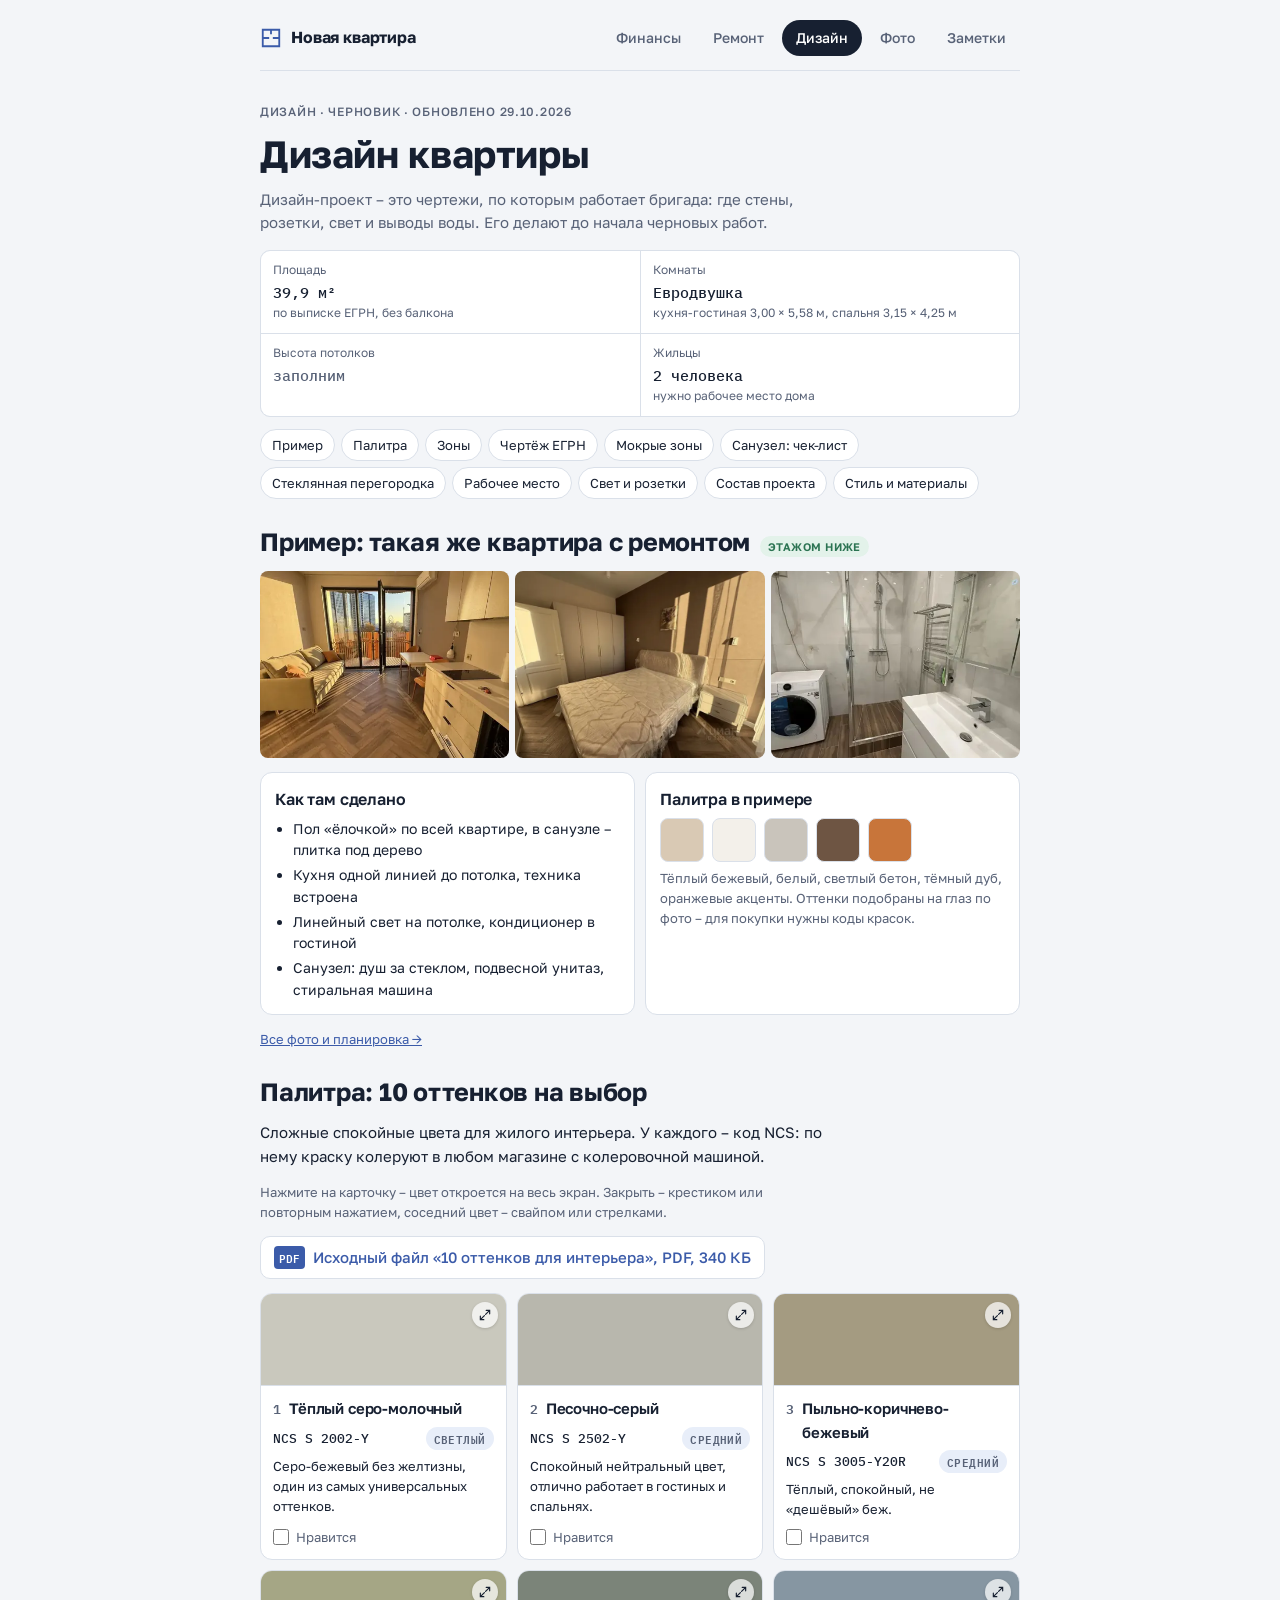
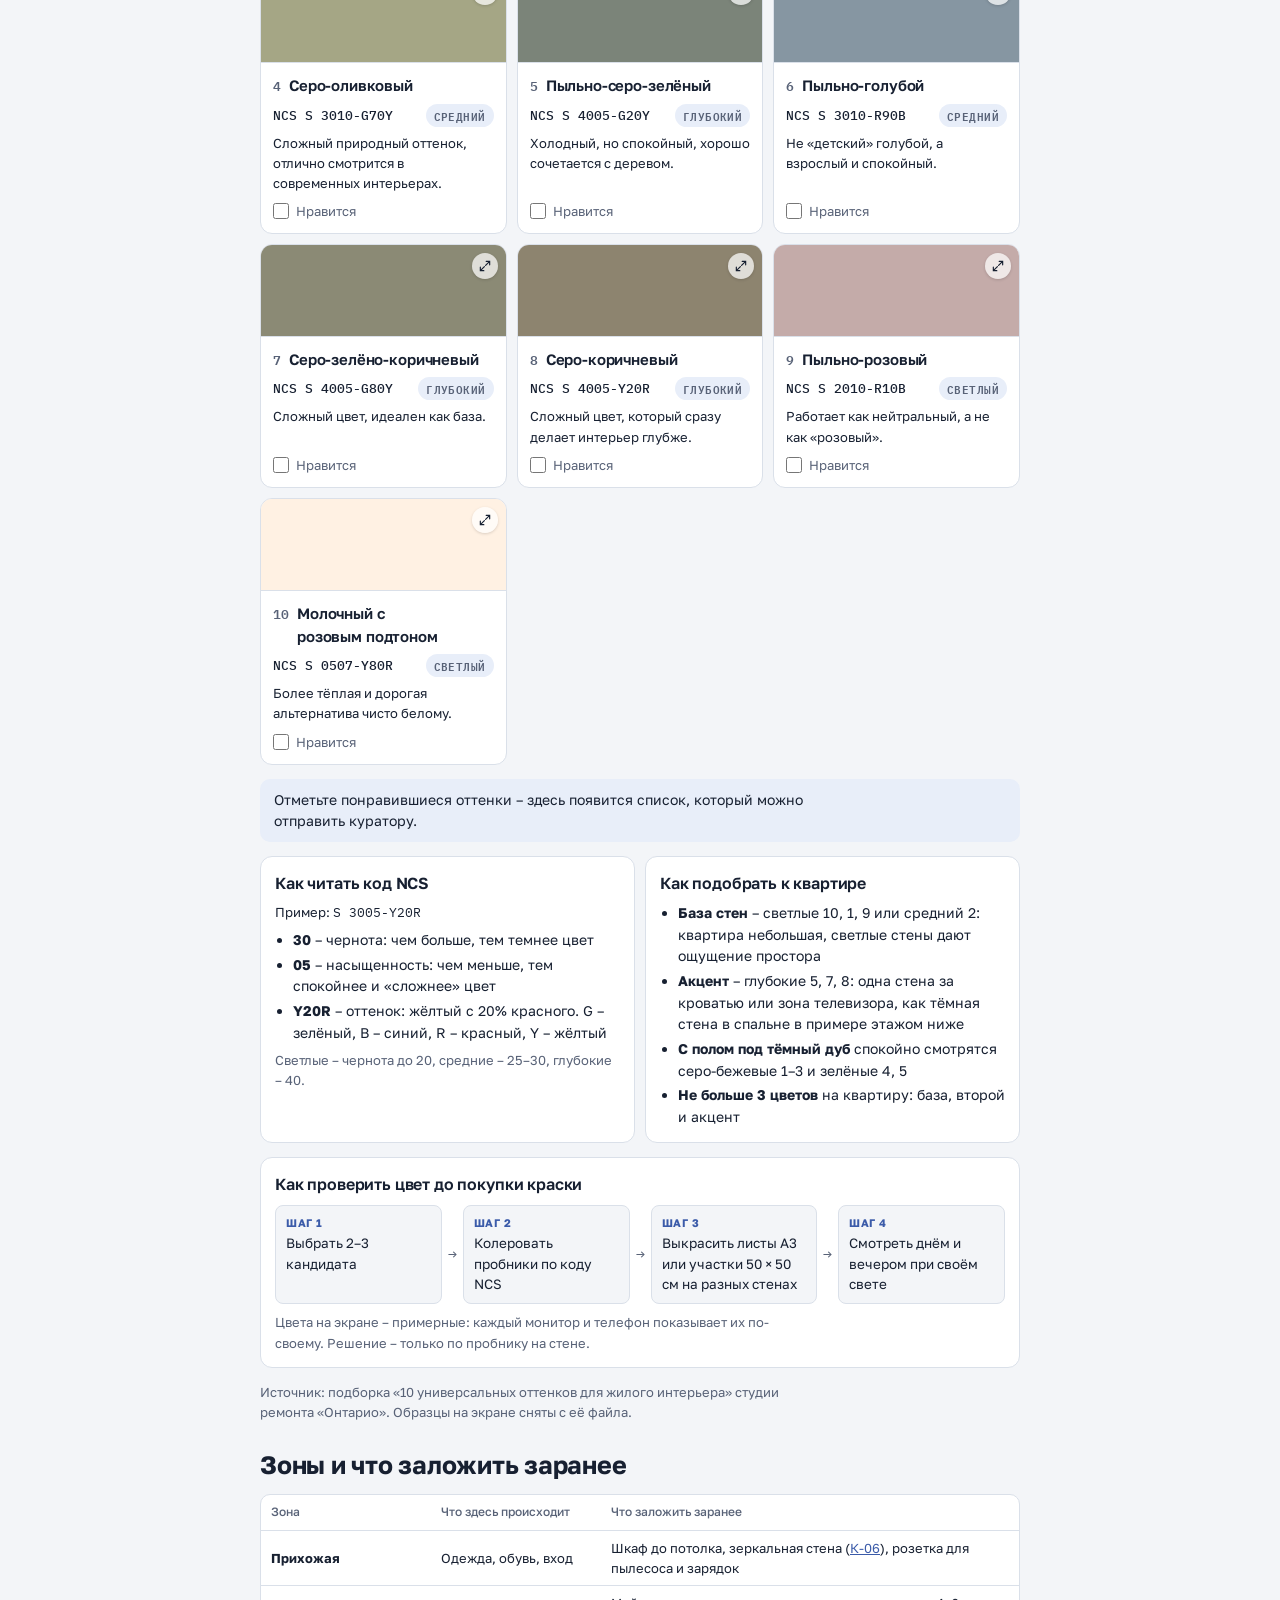
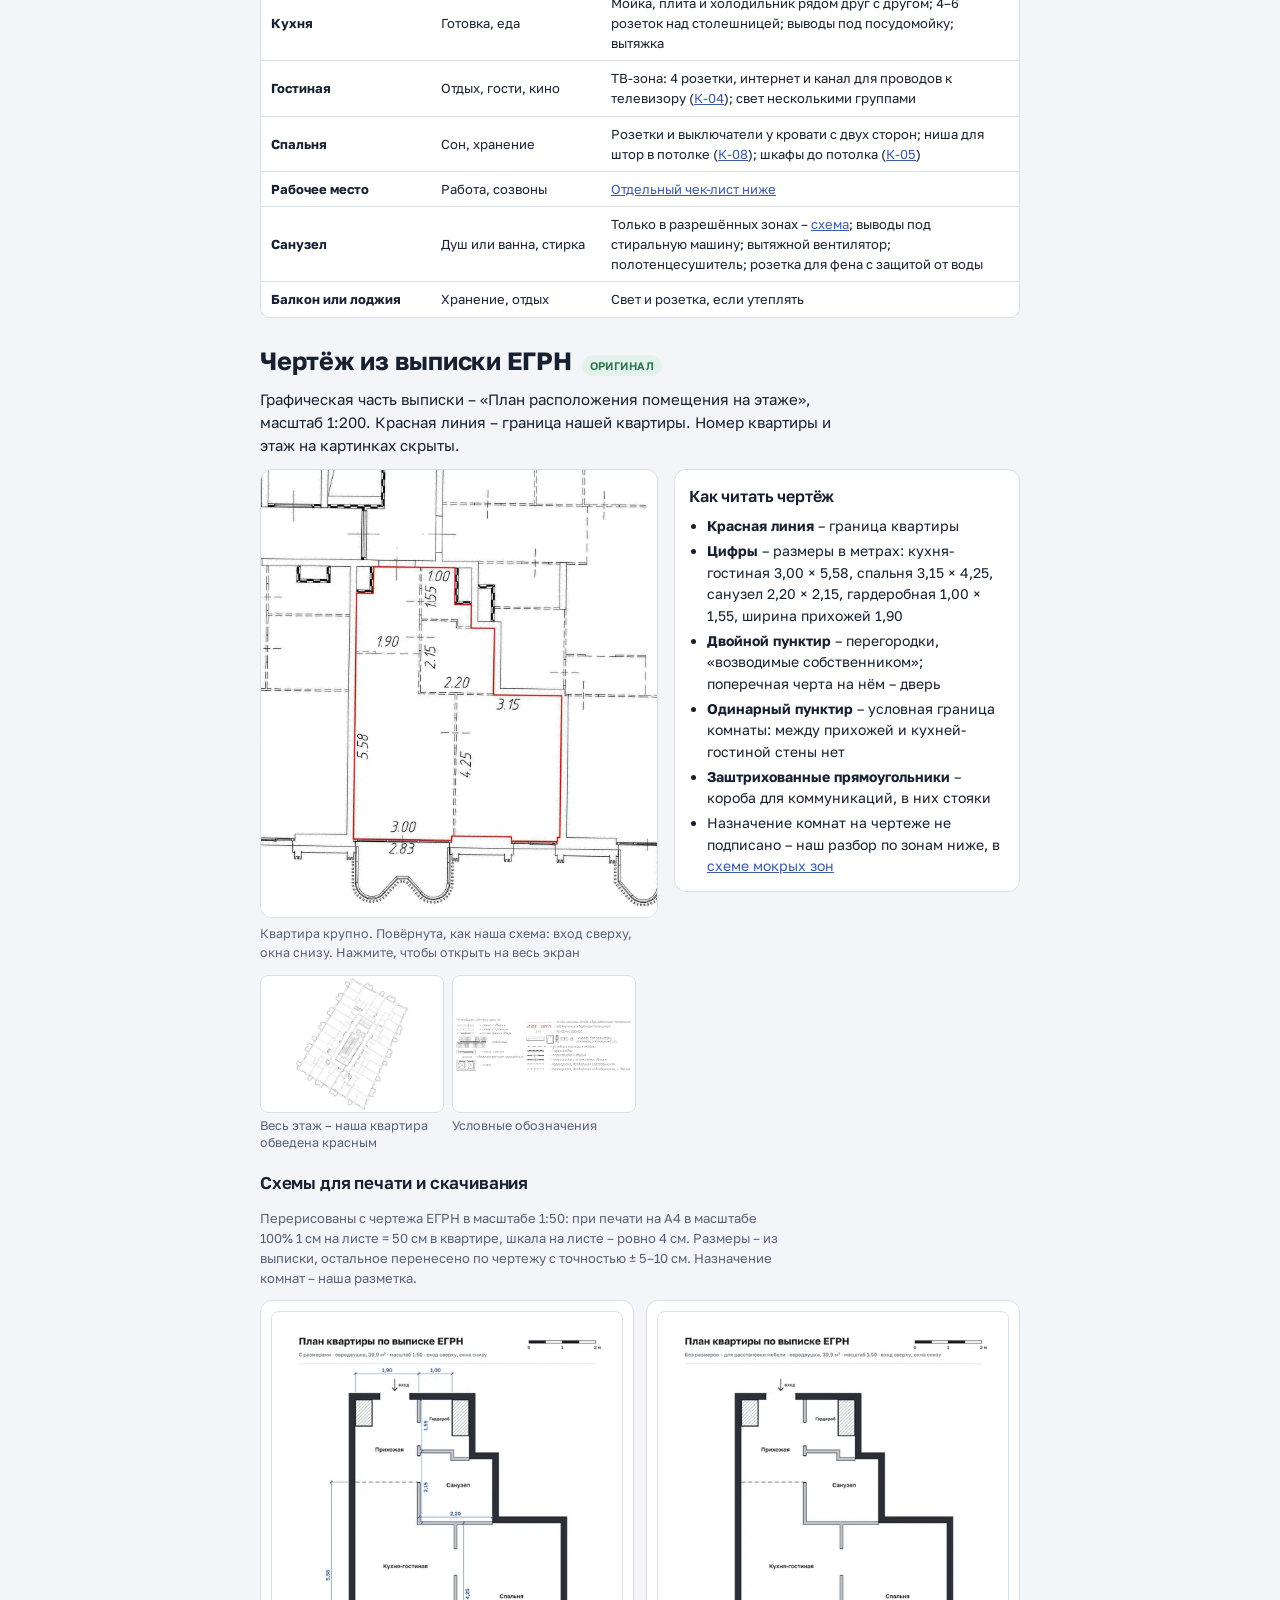
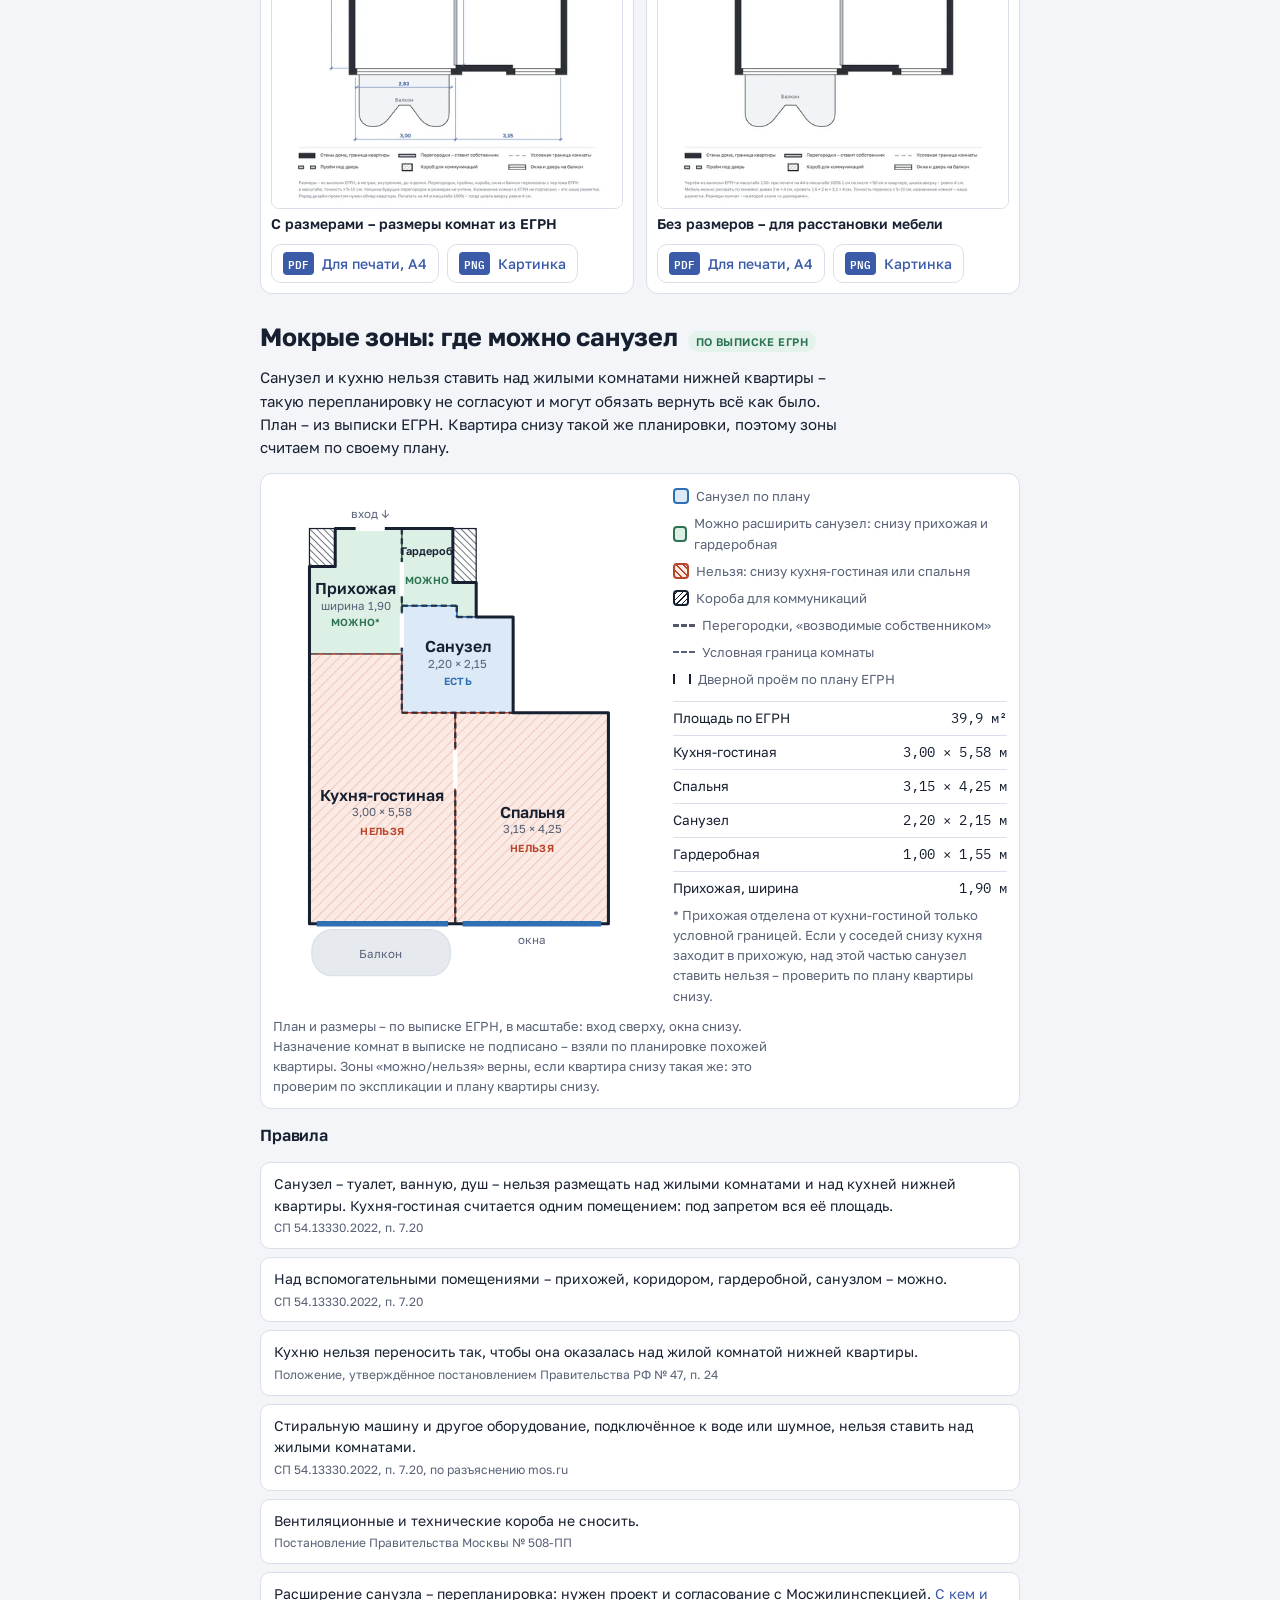
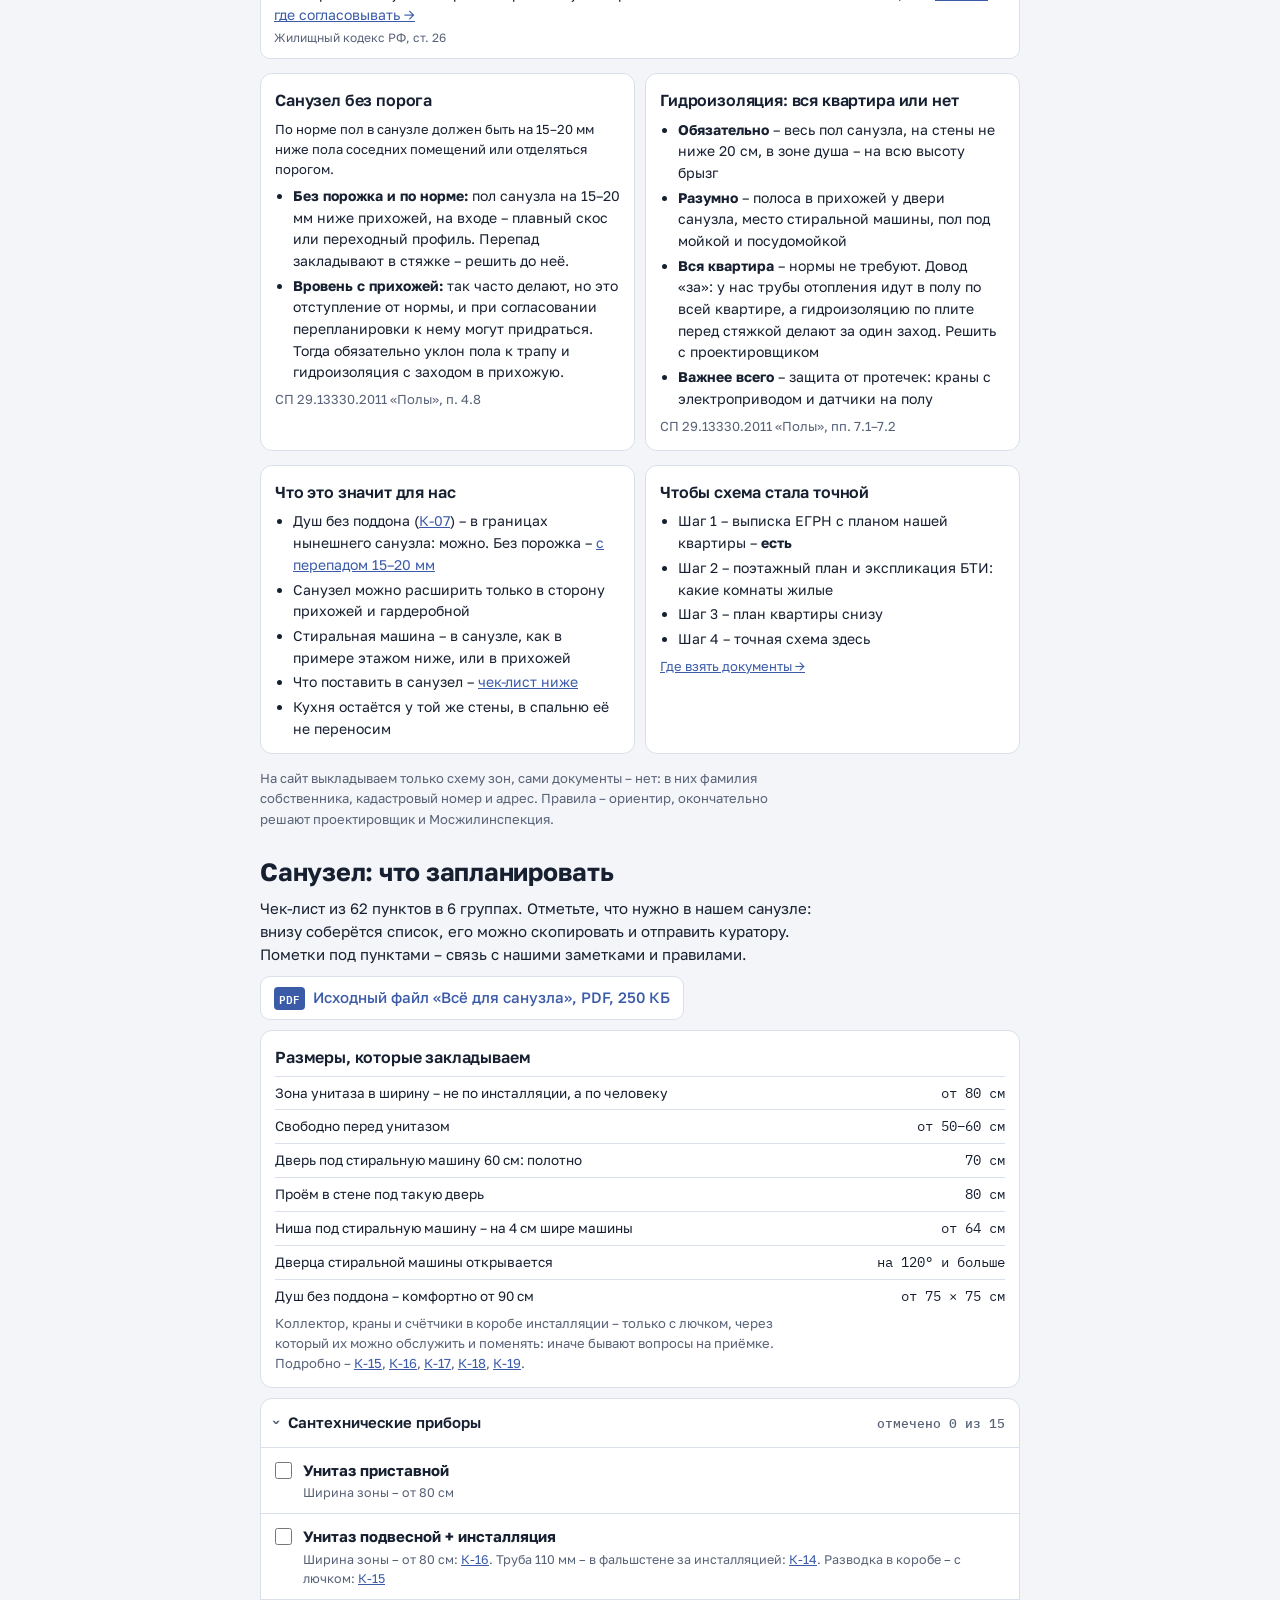
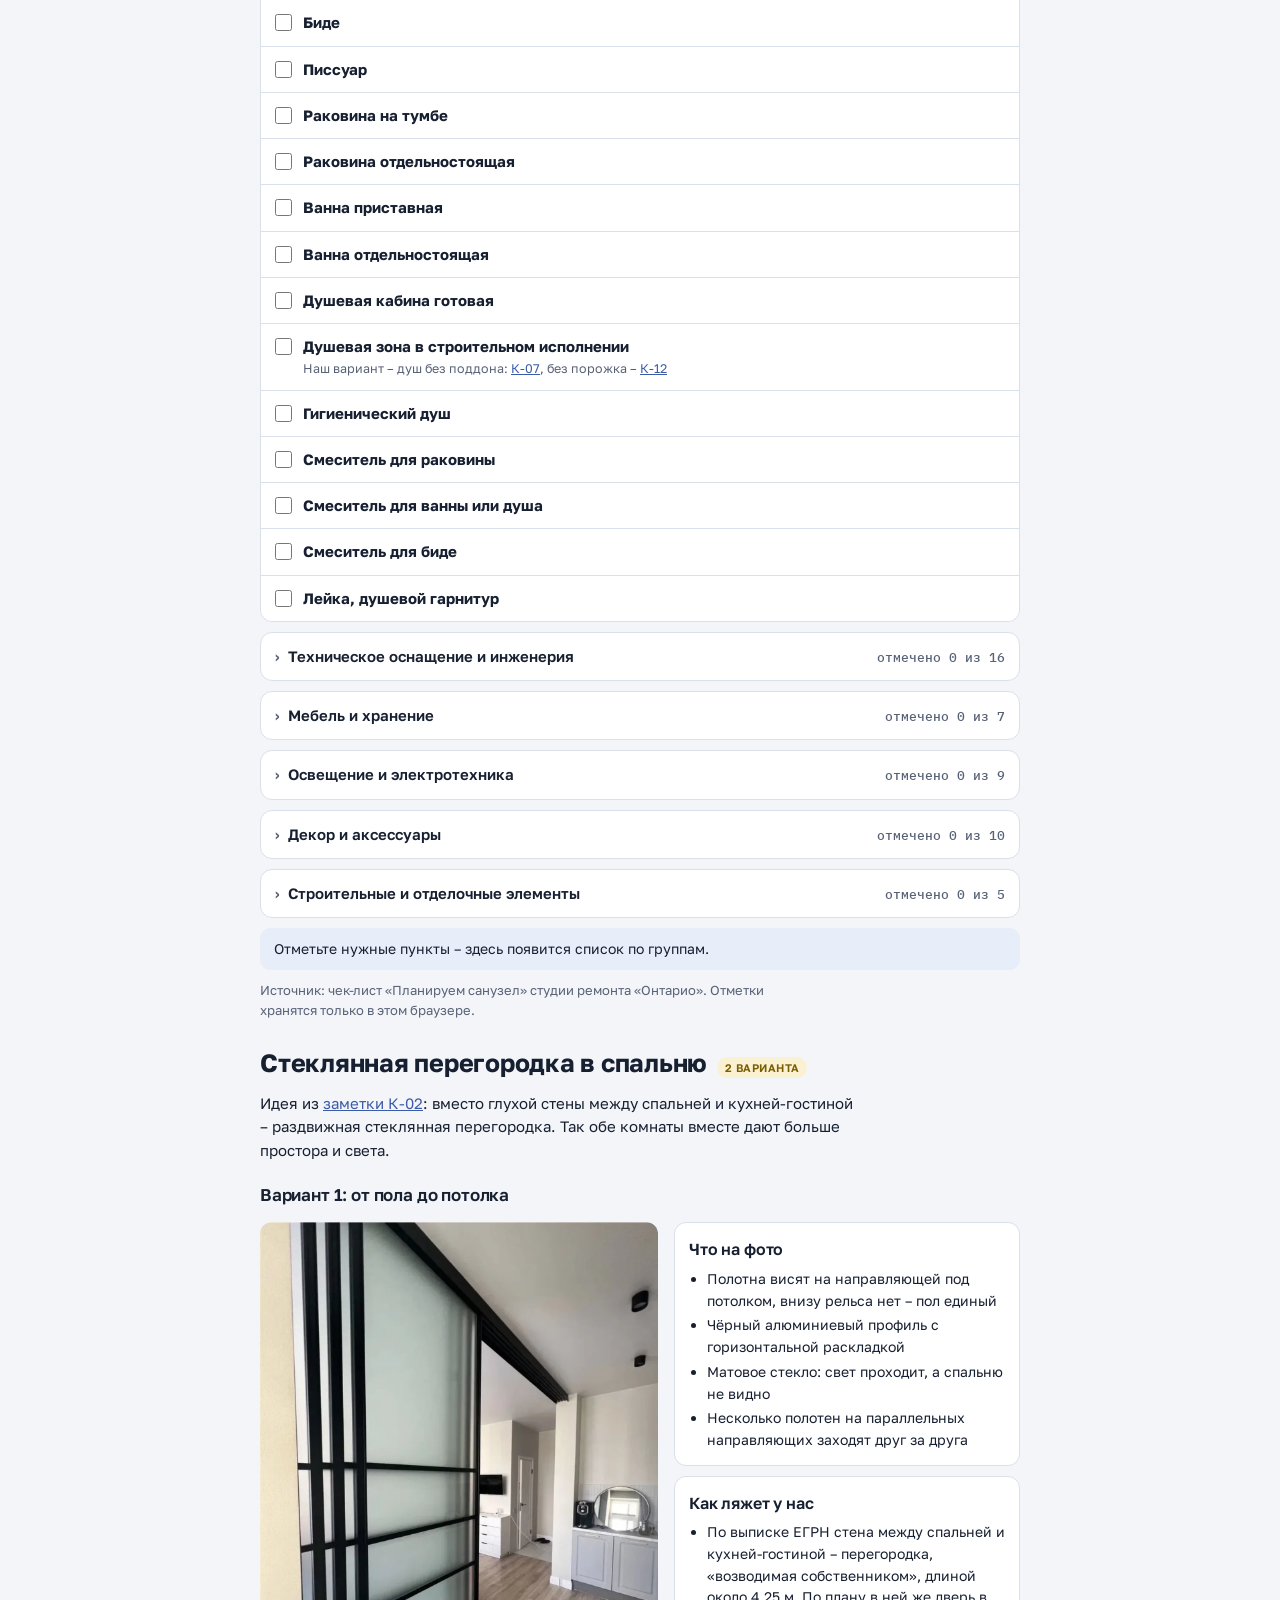
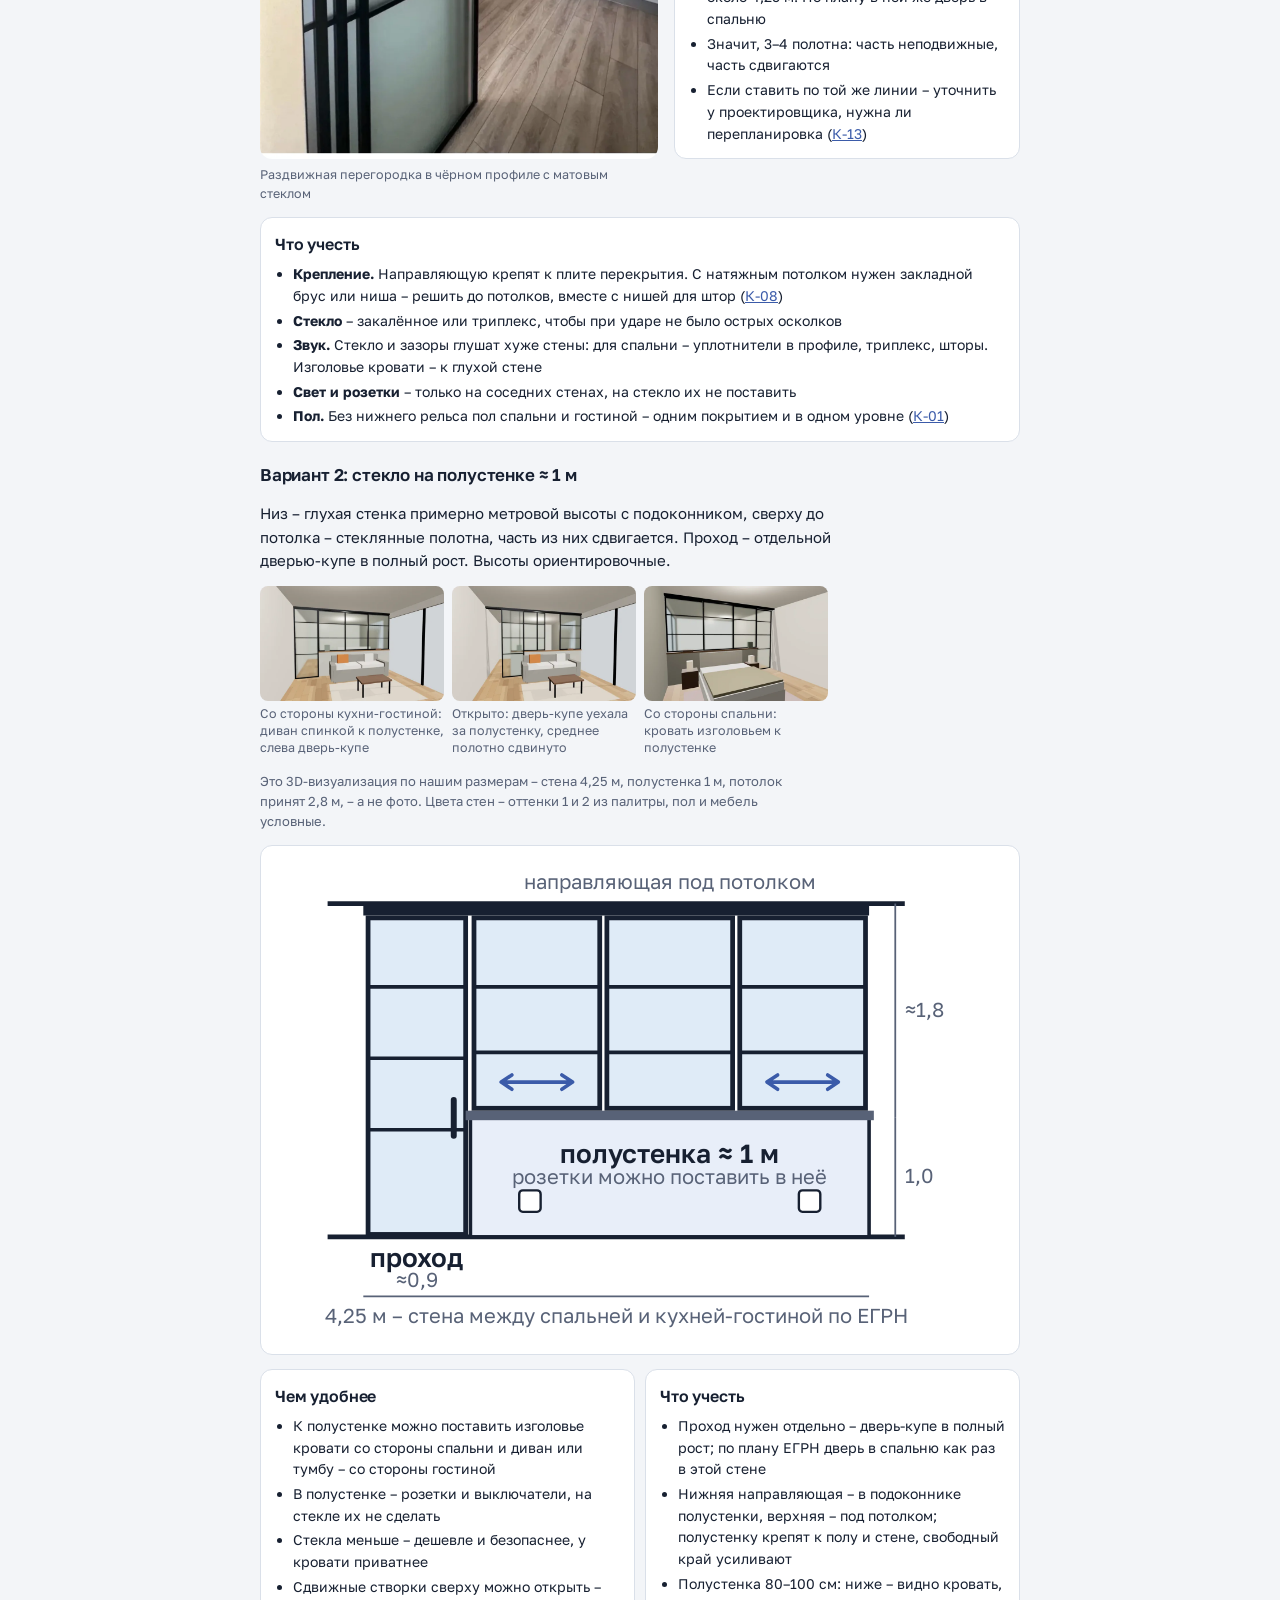
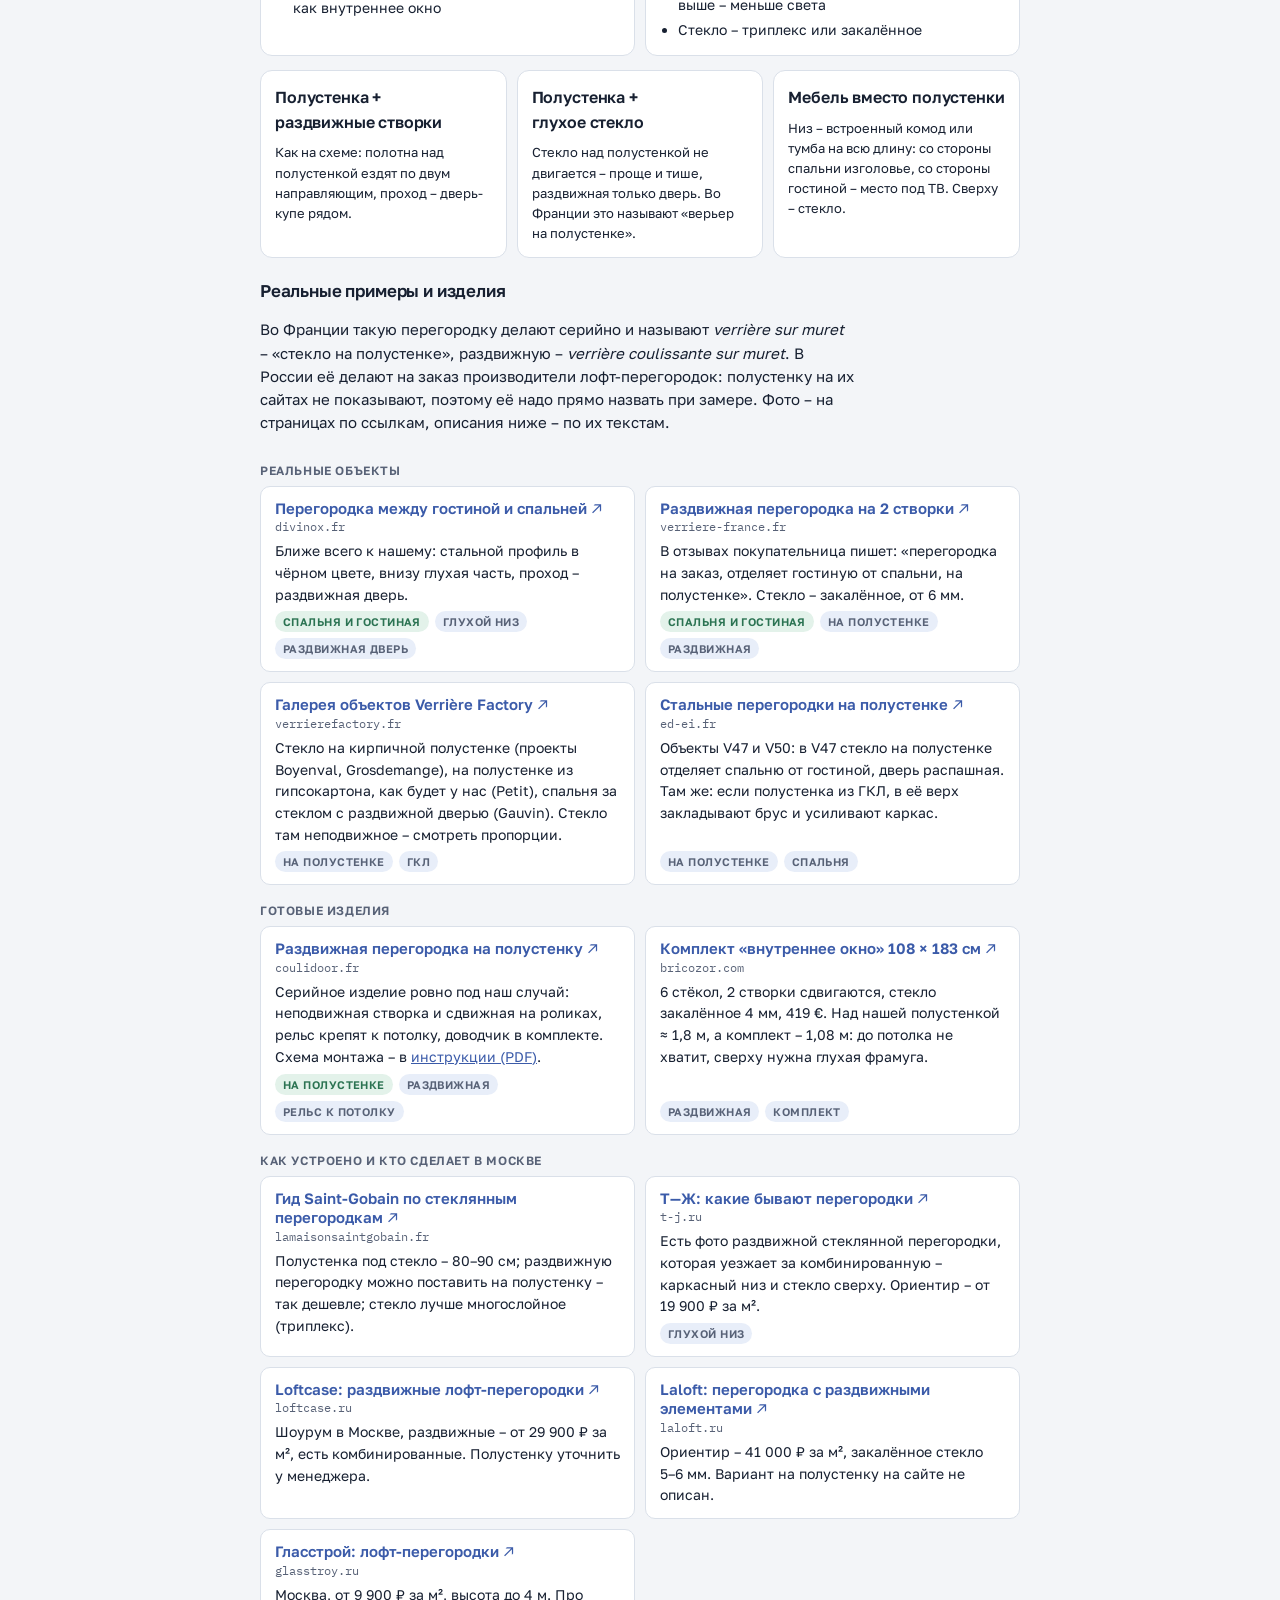
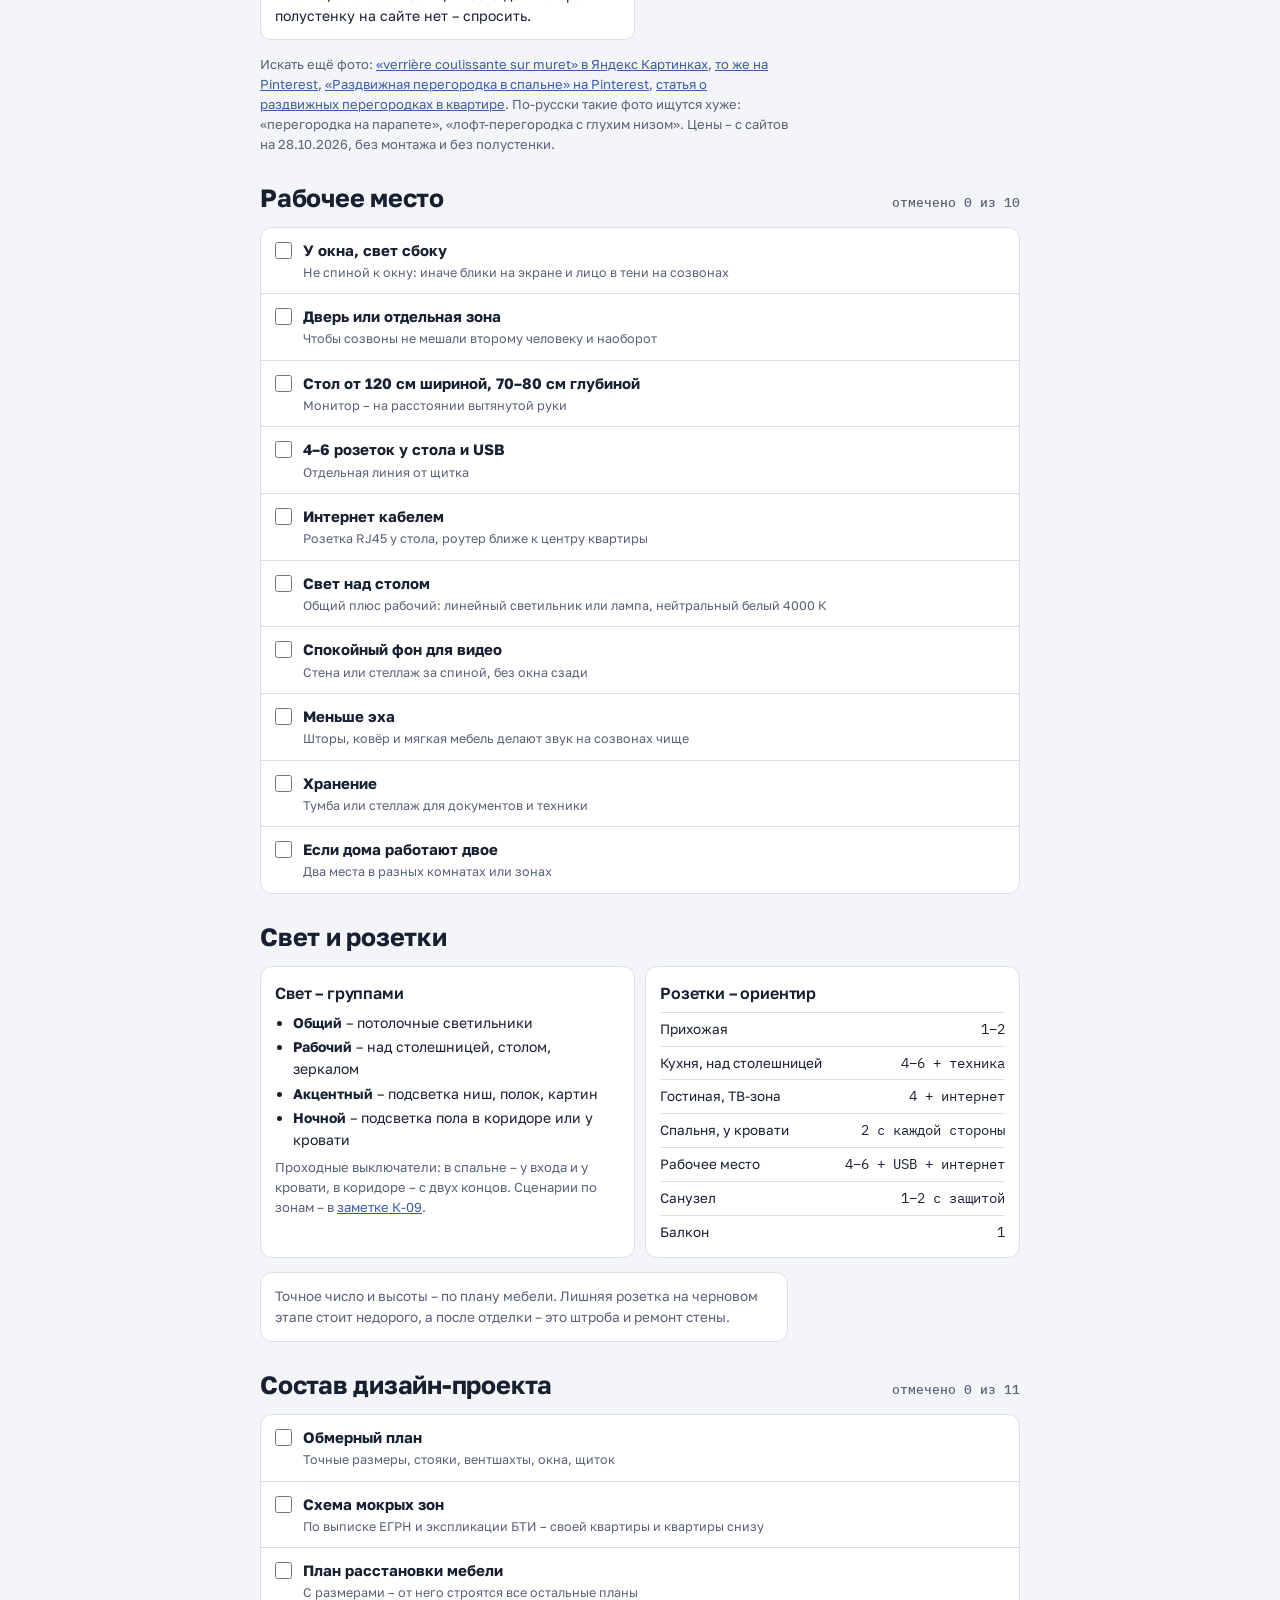
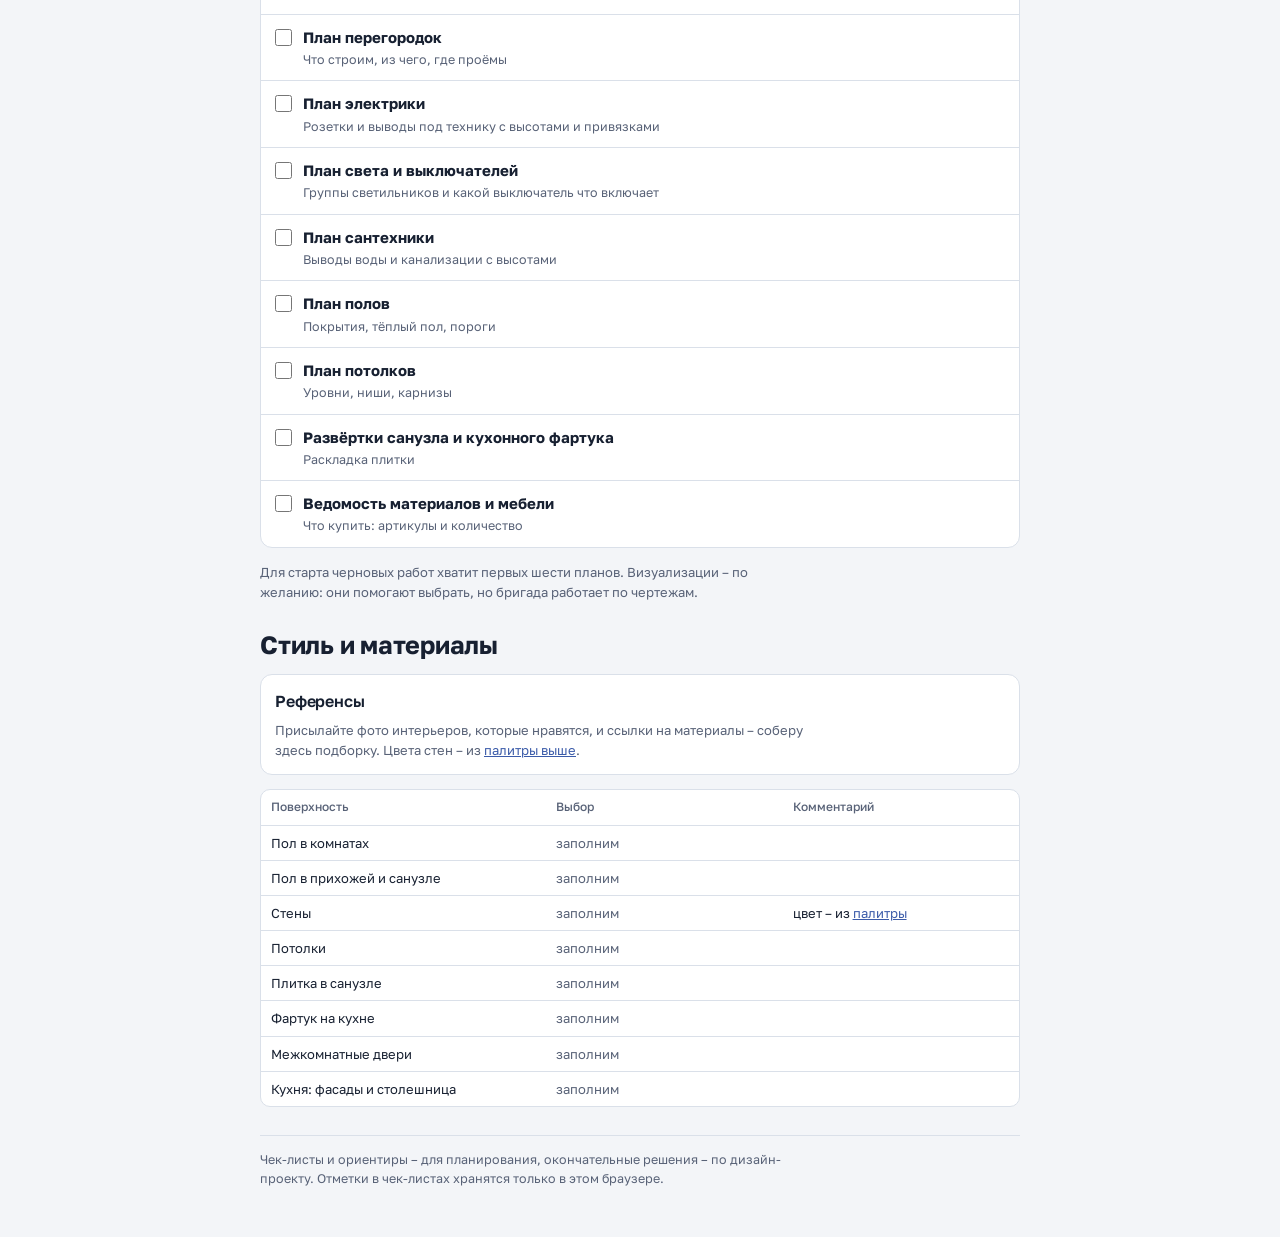
==== commit 817b3276: "Палитра: просмотр цвета на весь экран Co-Authored-By: Claude Opus 5.5 <noreply@anthropic.com> Claude" ====
--- a/dizain/index.html
+++ b/dizain/index.html
@@ -58,6 +58,7 @@
 <section id="palitra">
   <div class="cl-head"><h2>Палитра: 10 оттенков на выбор</h2></div>
   <p>Сложные спокойные цвета для жилого интерьера. У каждого – код NCS: по нему краску колеруют в любом магазине с колеровочной машиной.</p>
+  <p class="small muted">Нажмите на карточку – цвет откроется на весь экран. Закрыть – крестиком или повторным нажатием, соседний цвет – свайпом или стрелками.</p>
   <p><a class="filelink" href="files/10-ottenkov-dlya-interera.pdf" target="_blank" rel="noopener">Исходный файл «10 оттенков для интерьера», PDF, 340 КБ</a></p>
   <ul class="palette">
     <li class="swc" id="cvet-1">
--- a/assets/site.css
+++ b/assets/site.css
@@ -440,3 +440,52 @@
 .dlrow{display:flex;flex-wrap:wrap;gap:8px}
 .dlrow .filelink{font-size:14px;padding:7px 11px}
 .filelink.png::before{content:"PNG"}
+
+/* Разрез: трап и стояк */
+.sect{background:var(--surface);border:1px solid var(--line);border-radius:12px;padding:10px;min-width:0}
+.sect svg{display:block;width:100%;height:auto;max-width:720px;margin:0 auto}
+.sect .s-screed{fill:var(--tint)}
+.sect .s-slab{fill:url(#s-hatch)}
+.sect .s-hb{fill:var(--z-off)}
+.sect .s-hl{stroke:var(--muted);stroke-width:1.2;opacity:.45}
+.sect .s-fill{fill:var(--surface);stroke:var(--muted);stroke-width:1.5;stroke-dasharray:4 3}
+.sect .s-floor{stroke:var(--ink);stroke-width:3}
+.sect .s-pipe{fill:var(--surface);stroke:var(--ink);stroke-width:2.5}
+.sect .s-new{fill:var(--z-wet-bg);stroke:var(--z-wet);stroke-width:2.5}
+.sect .s-old{fill:none;stroke:var(--muted);stroke-width:2;stroke-dasharray:6 4}
+.sect .s-ink{fill:var(--ink)}
+.sect .s-br{stroke:var(--ink);stroke-width:3}
+.sect .s-wallr{fill:var(--line)}
+.sect text{font-family:var(--f-body);font-size:19px;fill:var(--ink)}
+.sect text.s-m{fill:var(--muted)}
+.sect .s-halo{paint-order:stroke;stroke:var(--surface);stroke-width:5px;stroke-linejoin:round}
+.sect .mk circle{fill:var(--accent)}
+.sect .mk text{fill:var(--surface);font:700 17px var(--f-num);text-anchor:middle;dominant-baseline:central}
+.skey{list-style:none;margin:0;padding:0;display:flex;flex-direction:column;gap:7px}
+.skey li{display:flex;gap:9px;align-items:baseline;font-size:14px}
+.skey .n{flex:none;width:22px;height:22px;border-radius:50%;background:var(--accent);color:var(--surface);font:700 12px var(--f-num);display:inline-grid;place-items:center;transform:translateY(5px)}
+.formula.wrap{white-space:normal;line-height:1.5}
+.panel.warnp{border-color:var(--warn);box-shadow:inset 3px 0 0 var(--warn)}
+
+/* Палитра: цвет на весь экран */
+.palette .swc{cursor:zoom-in}
+.palette .swc .fav{cursor:pointer}
+.swc .swatch{position:relative}
+.swc .swatch::after{content:"";position:absolute;right:8px;top:8px;width:26px;height:26px;border-radius:50%;background:rgba(255,255,255,.72) url("data:image/svg+xml,%3Csvg xmlns='http://www.w3.org/2000/svg' viewBox='0 0 24 24' fill='none' stroke='%23172031' stroke-width='2' stroke-linecap='round'%3E%3Cpath d='M14 4h6v6M10 20H4v-6M20 4l-7 7M4 20l7-7'/%3E%3C/svg%3E") center/14px no-repeat;box-shadow:0 1px 3px rgba(0,0,0,.15)}
+.swc .swatch:focus-visible{outline:2px solid var(--accent);outline-offset:-2px}
+html.cv-lock{overflow:hidden}
+dialog.cv{border:none;padding:0;margin:0;width:100vw;height:100%;max-width:none;max-height:none;color:#14181F;--cv-ui:rgba(20,24,31,.12);overflow:hidden;cursor:zoom-out}
+dialog.cv.dk{color:#FFFFFF;--cv-ui:rgba(255,255,255,.2)}
+dialog.cv::backdrop{background:rgba(8,10,14,.6)}
+dialog.cv[open]{display:flex;flex-direction:column;justify-content:flex-end;animation:cv-in .22s ease-out}
+@keyframes cv-in{from{opacity:0;transform:scale(.97)}to{opacity:1;transform:none}}
+@media (prefers-reduced-motion: reduce){dialog.cv[open]{animation:none}}
+.cv .x{position:absolute;top:calc(env(safe-area-inset-top,0px) + 12px);right:max(12px,env(safe-area-inset-right,0px));width:52px;height:52px;border-radius:50%;border:none;background:var(--cv-ui);color:inherit;display:grid;place-items:center;cursor:pointer}
+.cv .x svg{width:24px;height:24px;fill:none;stroke:currentColor;stroke-width:2.4;stroke-linecap:round}
+.cv .x:focus-visible{outline:2px solid currentColor;outline-offset:3px}
+.cv-info{display:flex;flex-direction:column;gap:4px;max-width:560px;padding:20px max(20px,env(safe-area-inset-right,0px)) calc(24px + env(safe-area-inset-bottom,0px)) max(20px,env(safe-area-inset-left,0px))}
+.cv-info .n{font:500 13px var(--f-num);opacity:.75}
+.cv-info .t{font-size:28px;line-height:1.15}
+.cv-info .c{font:500 15px var(--f-num)}
+.cv-info .d{font-size:15px;margin-top:4px;opacity:.9}
+.cv-info .h{font-size:12.5px;opacity:.65;margin-top:8px}
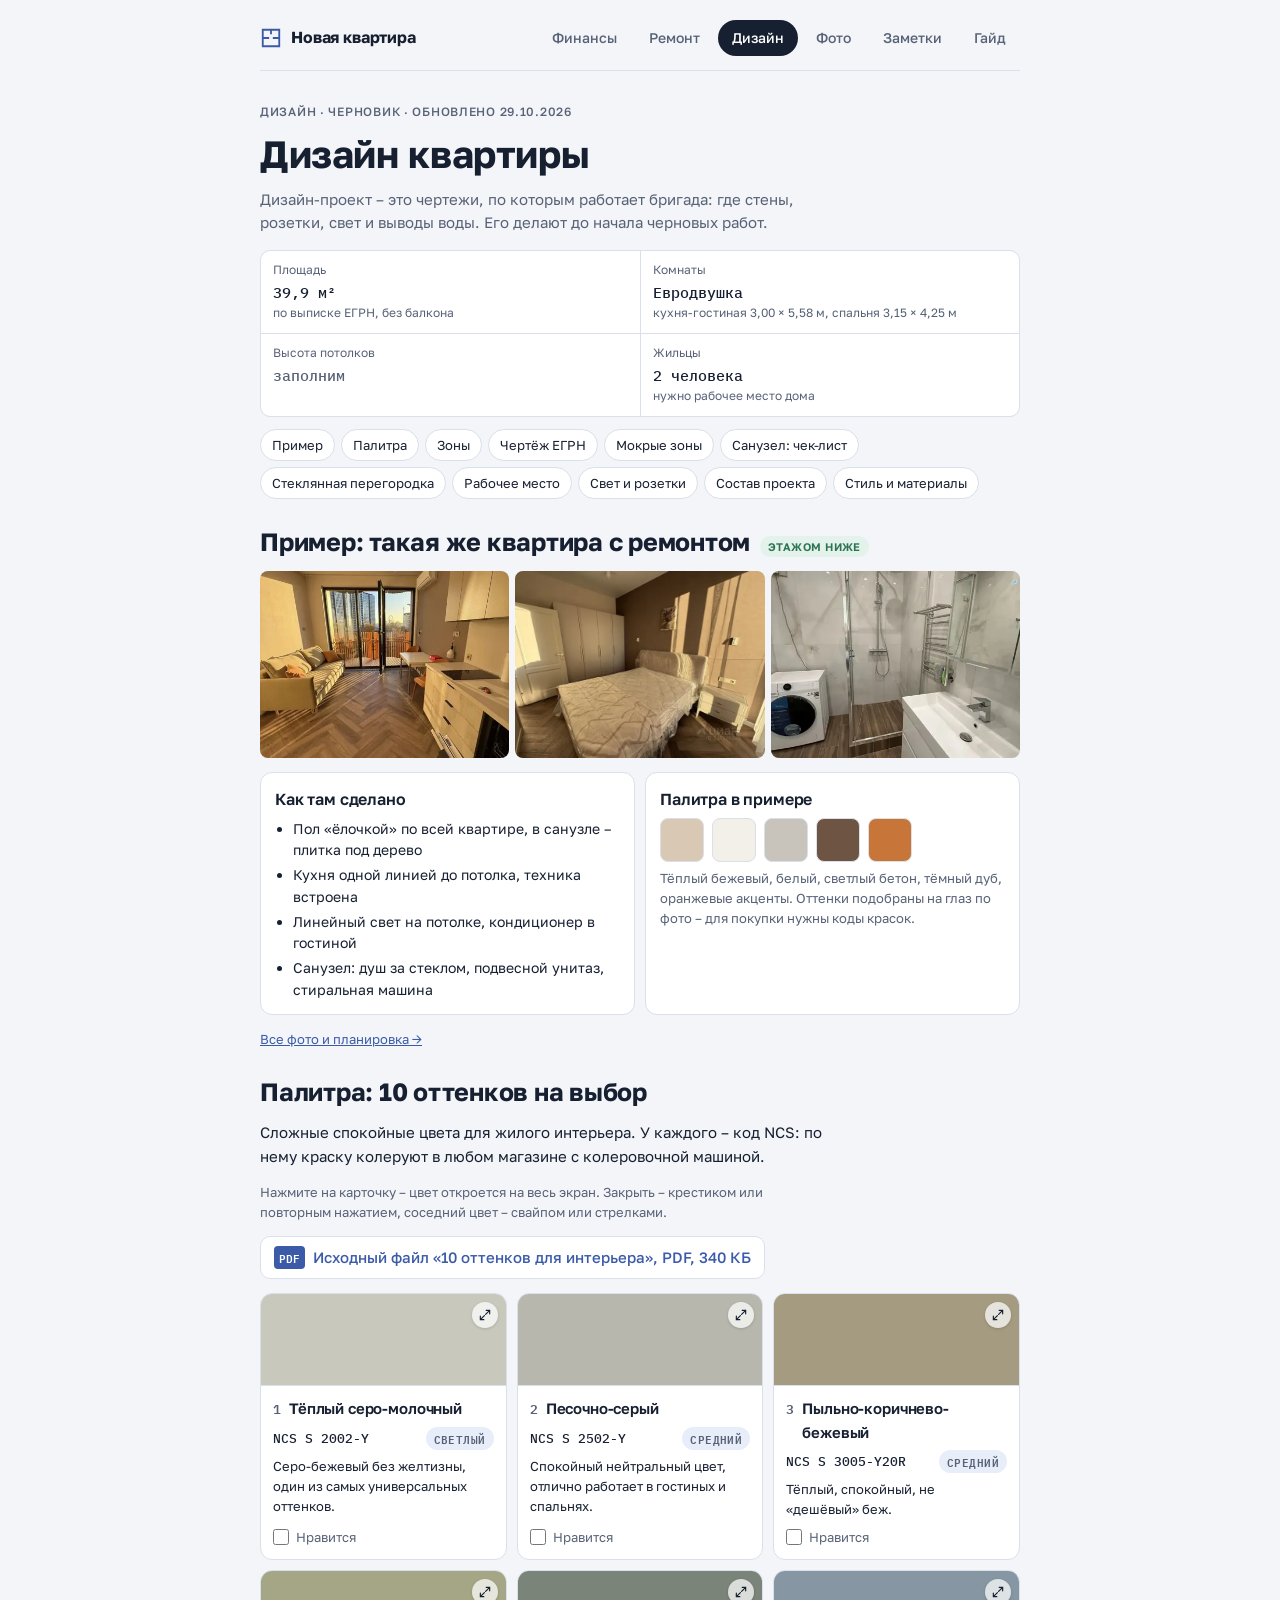
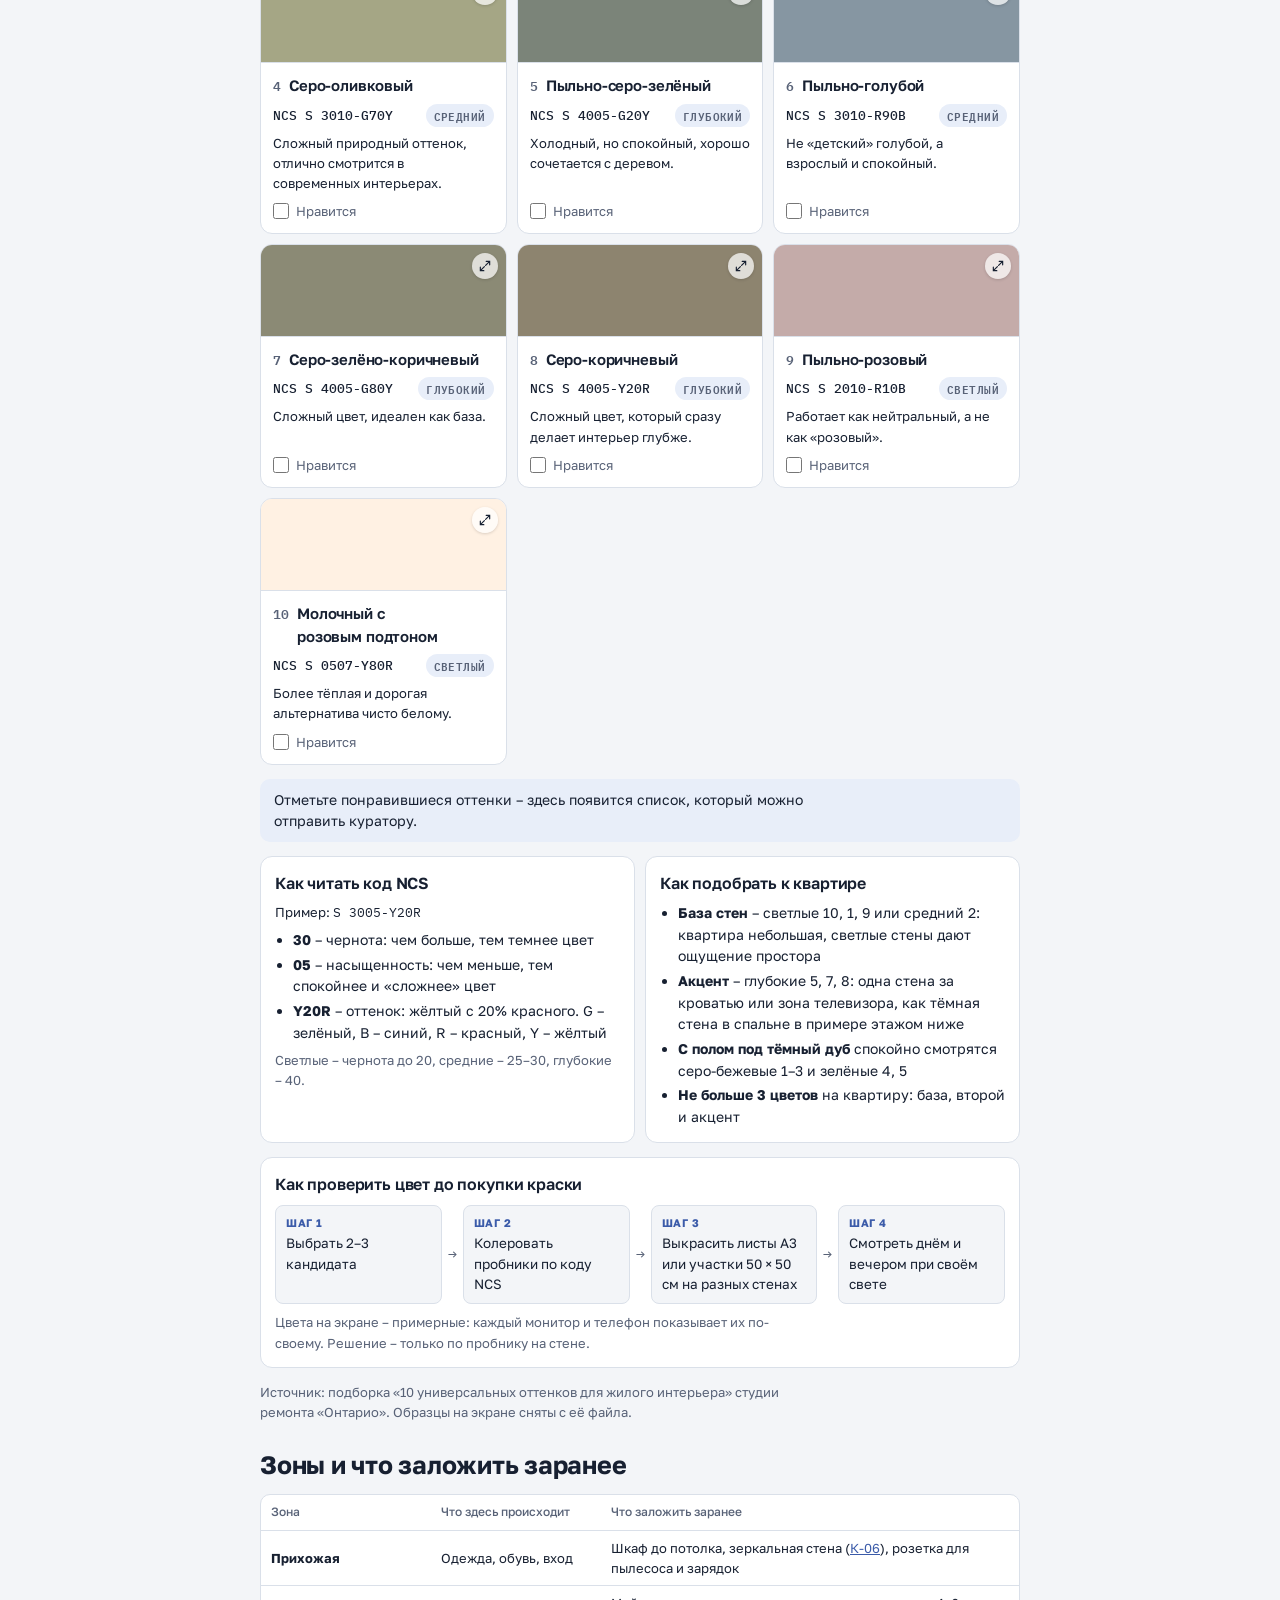
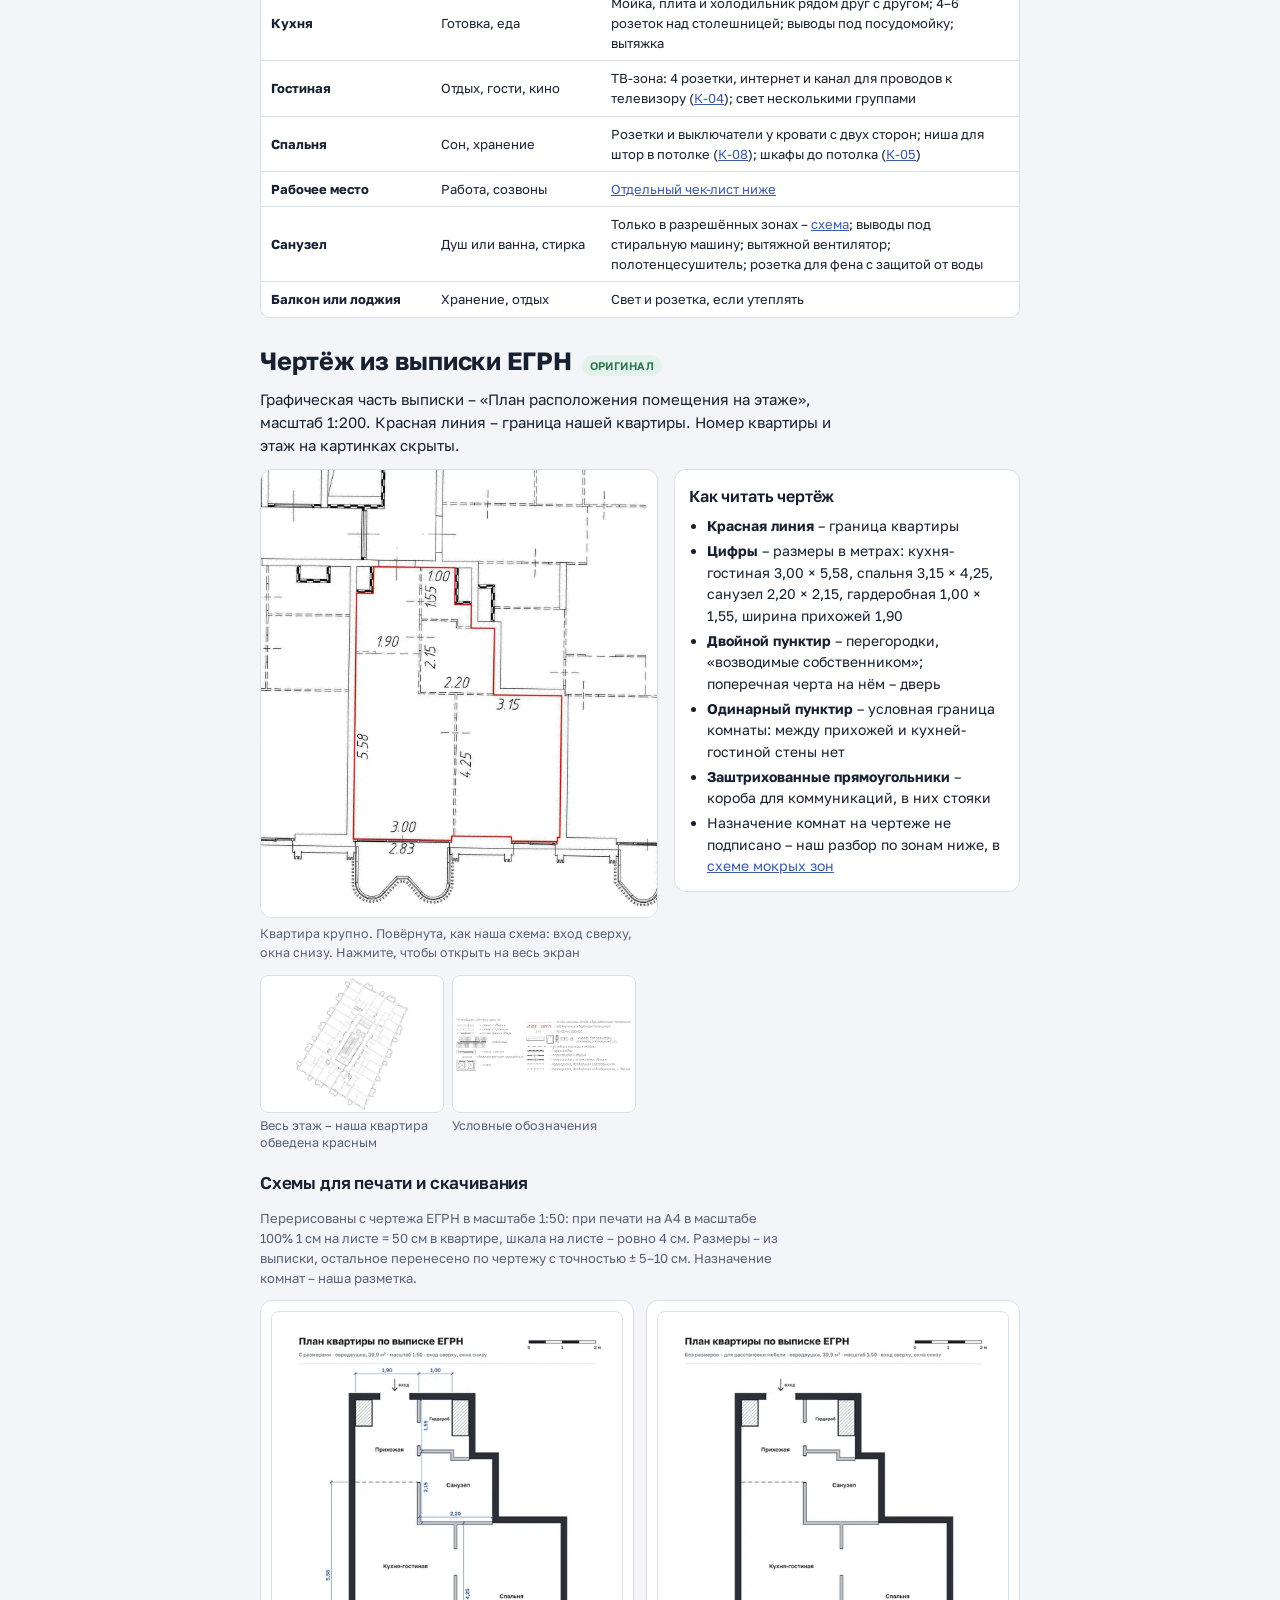
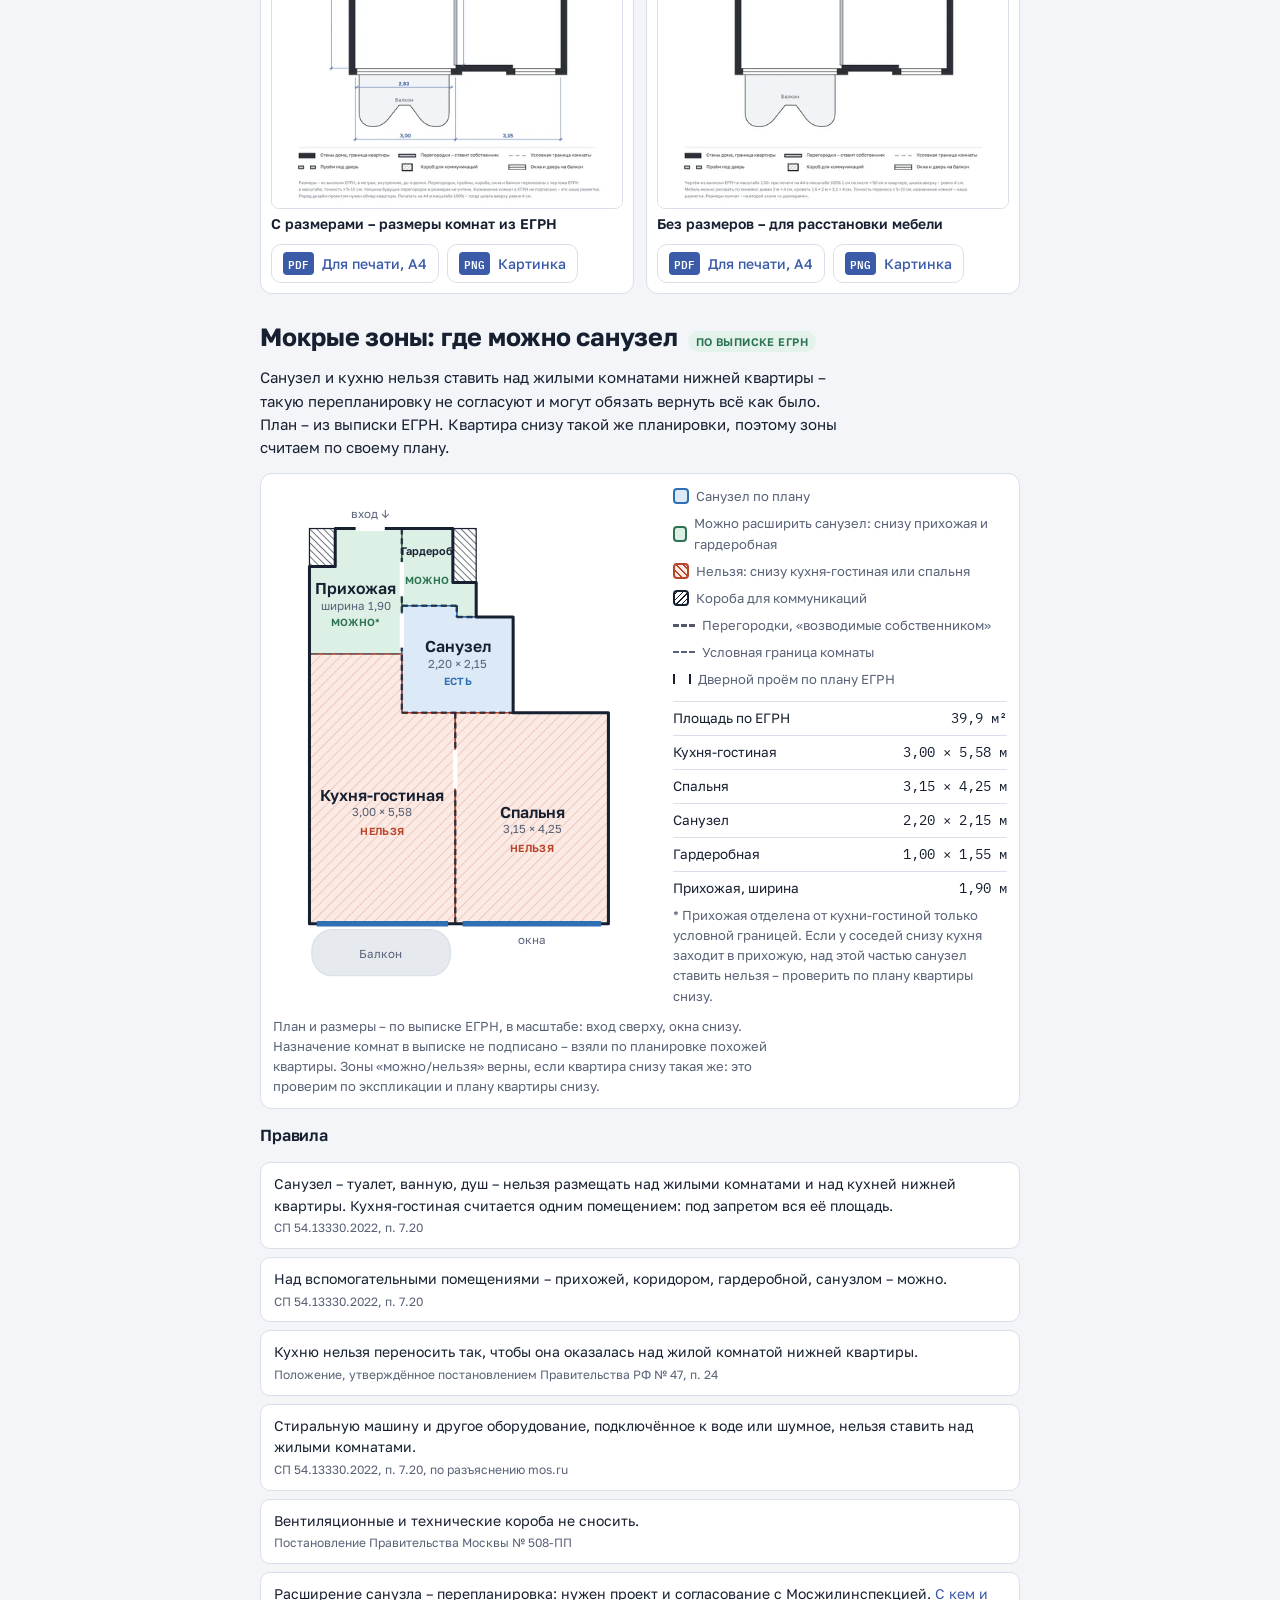
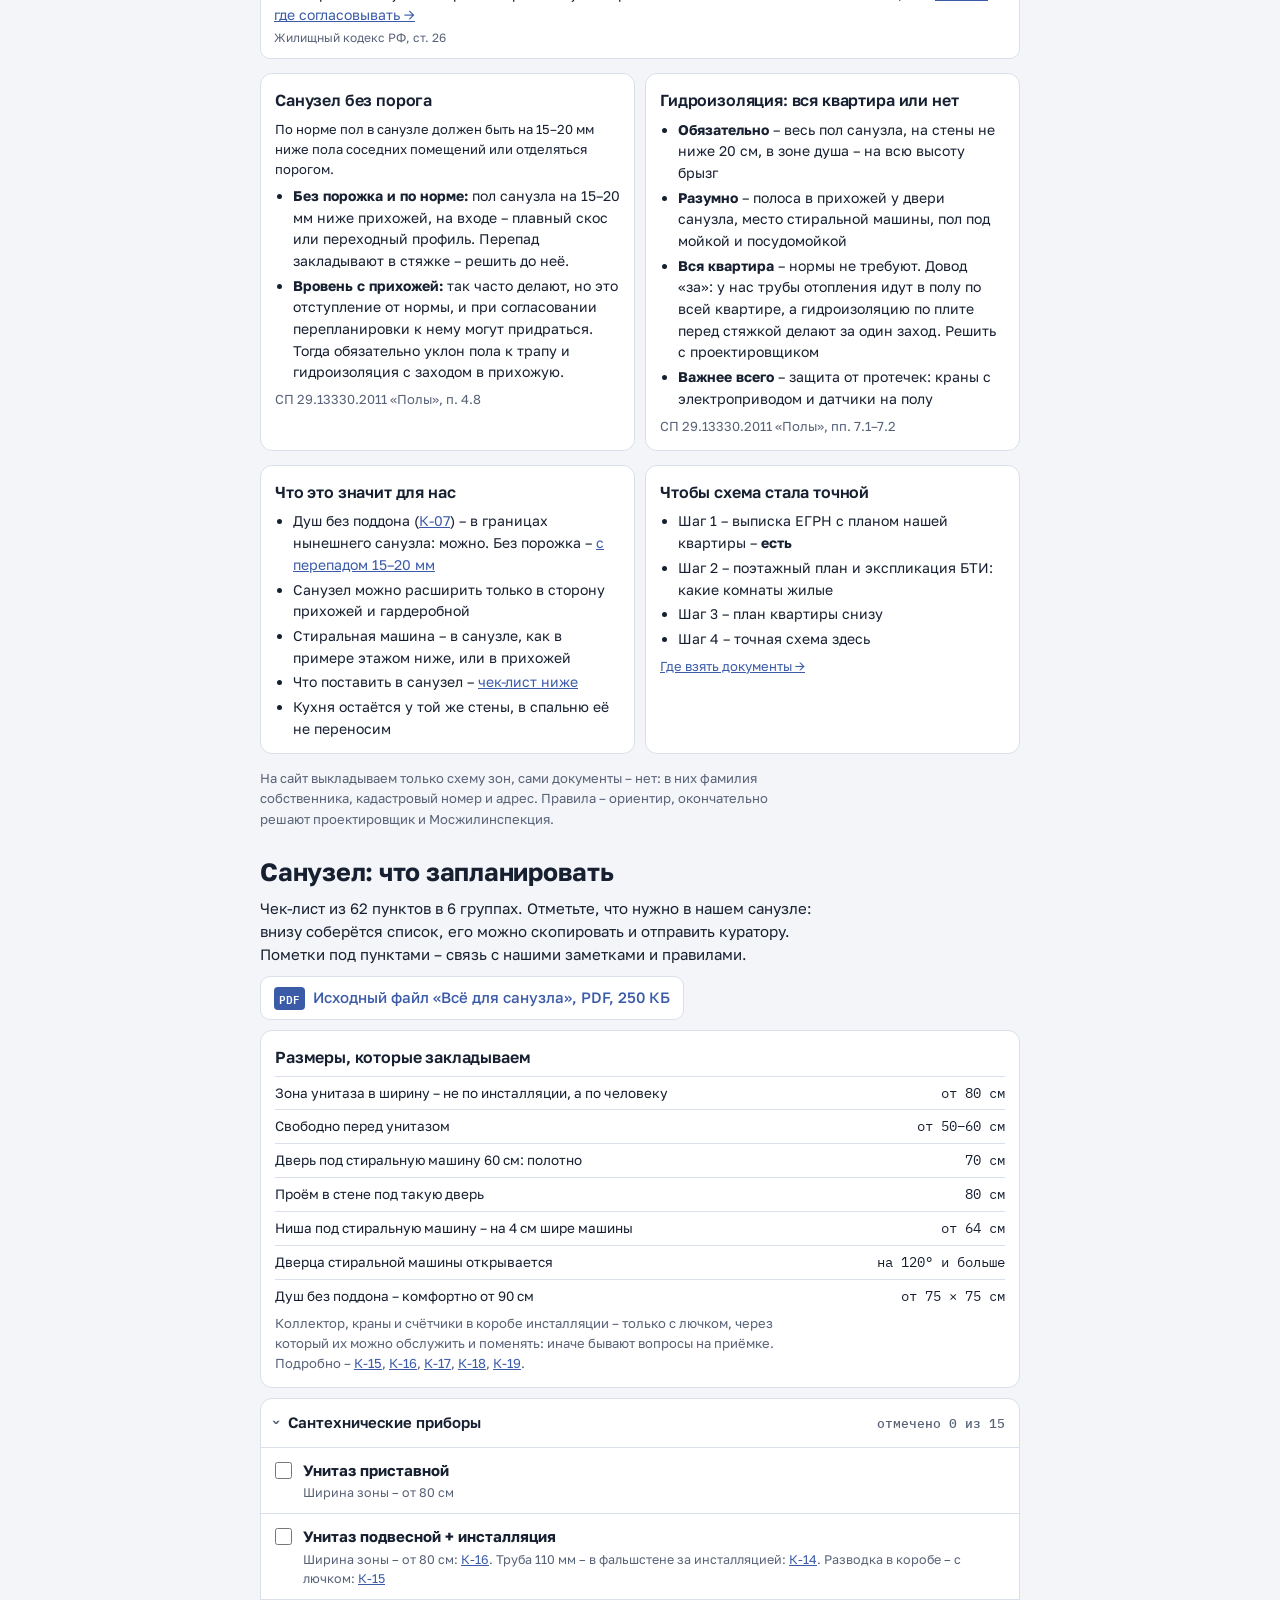
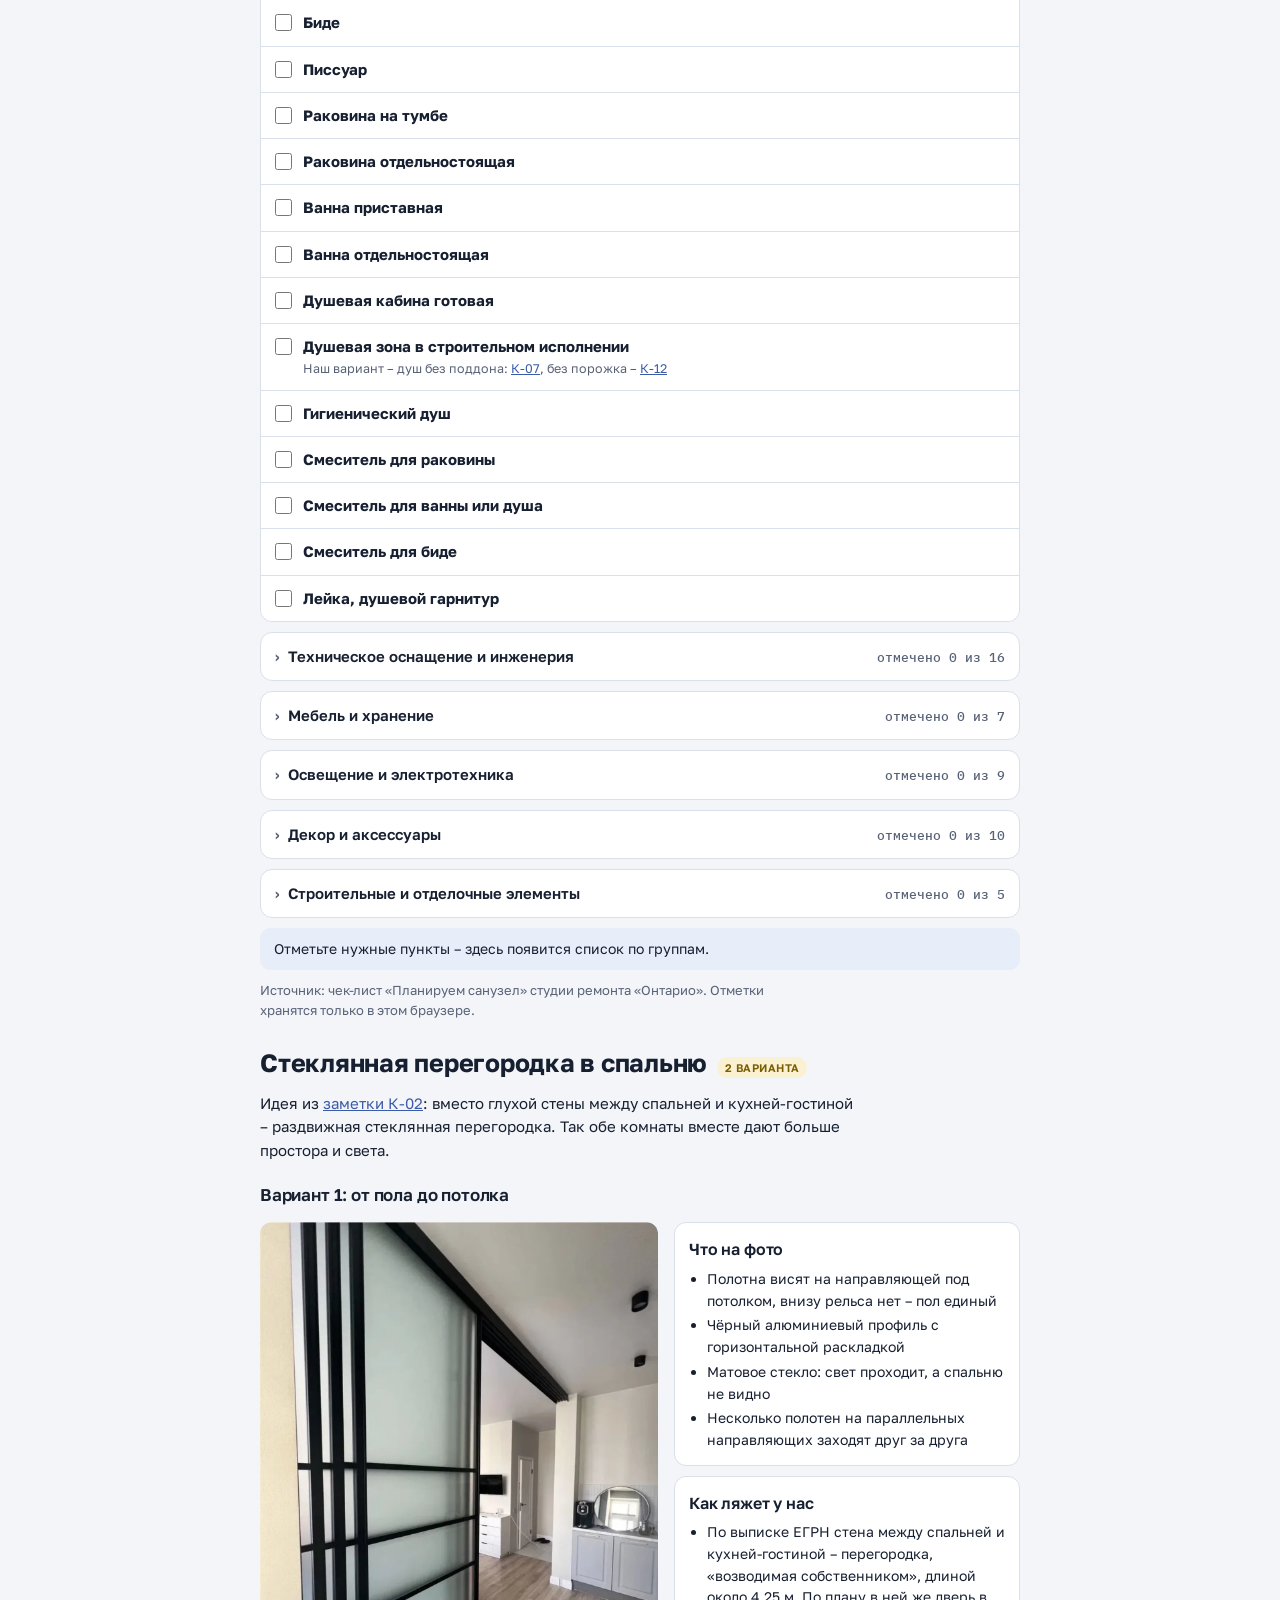
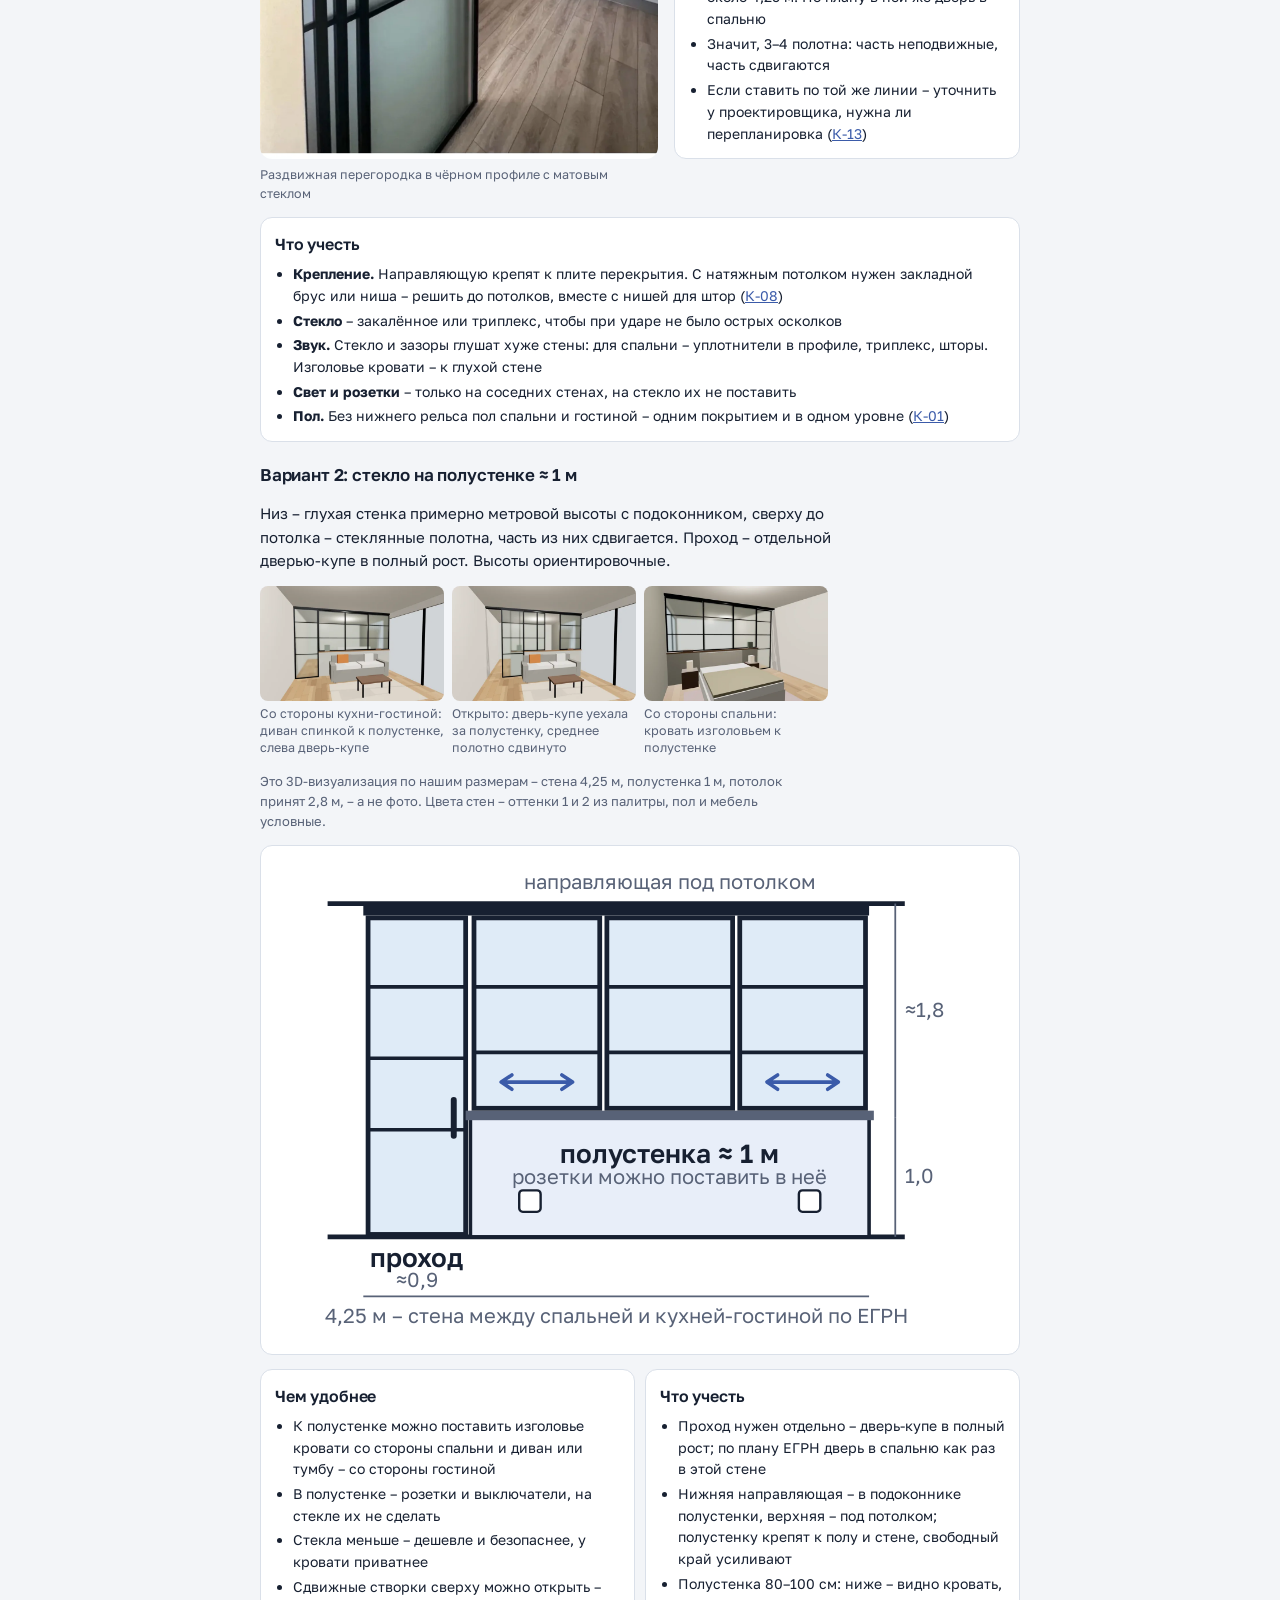
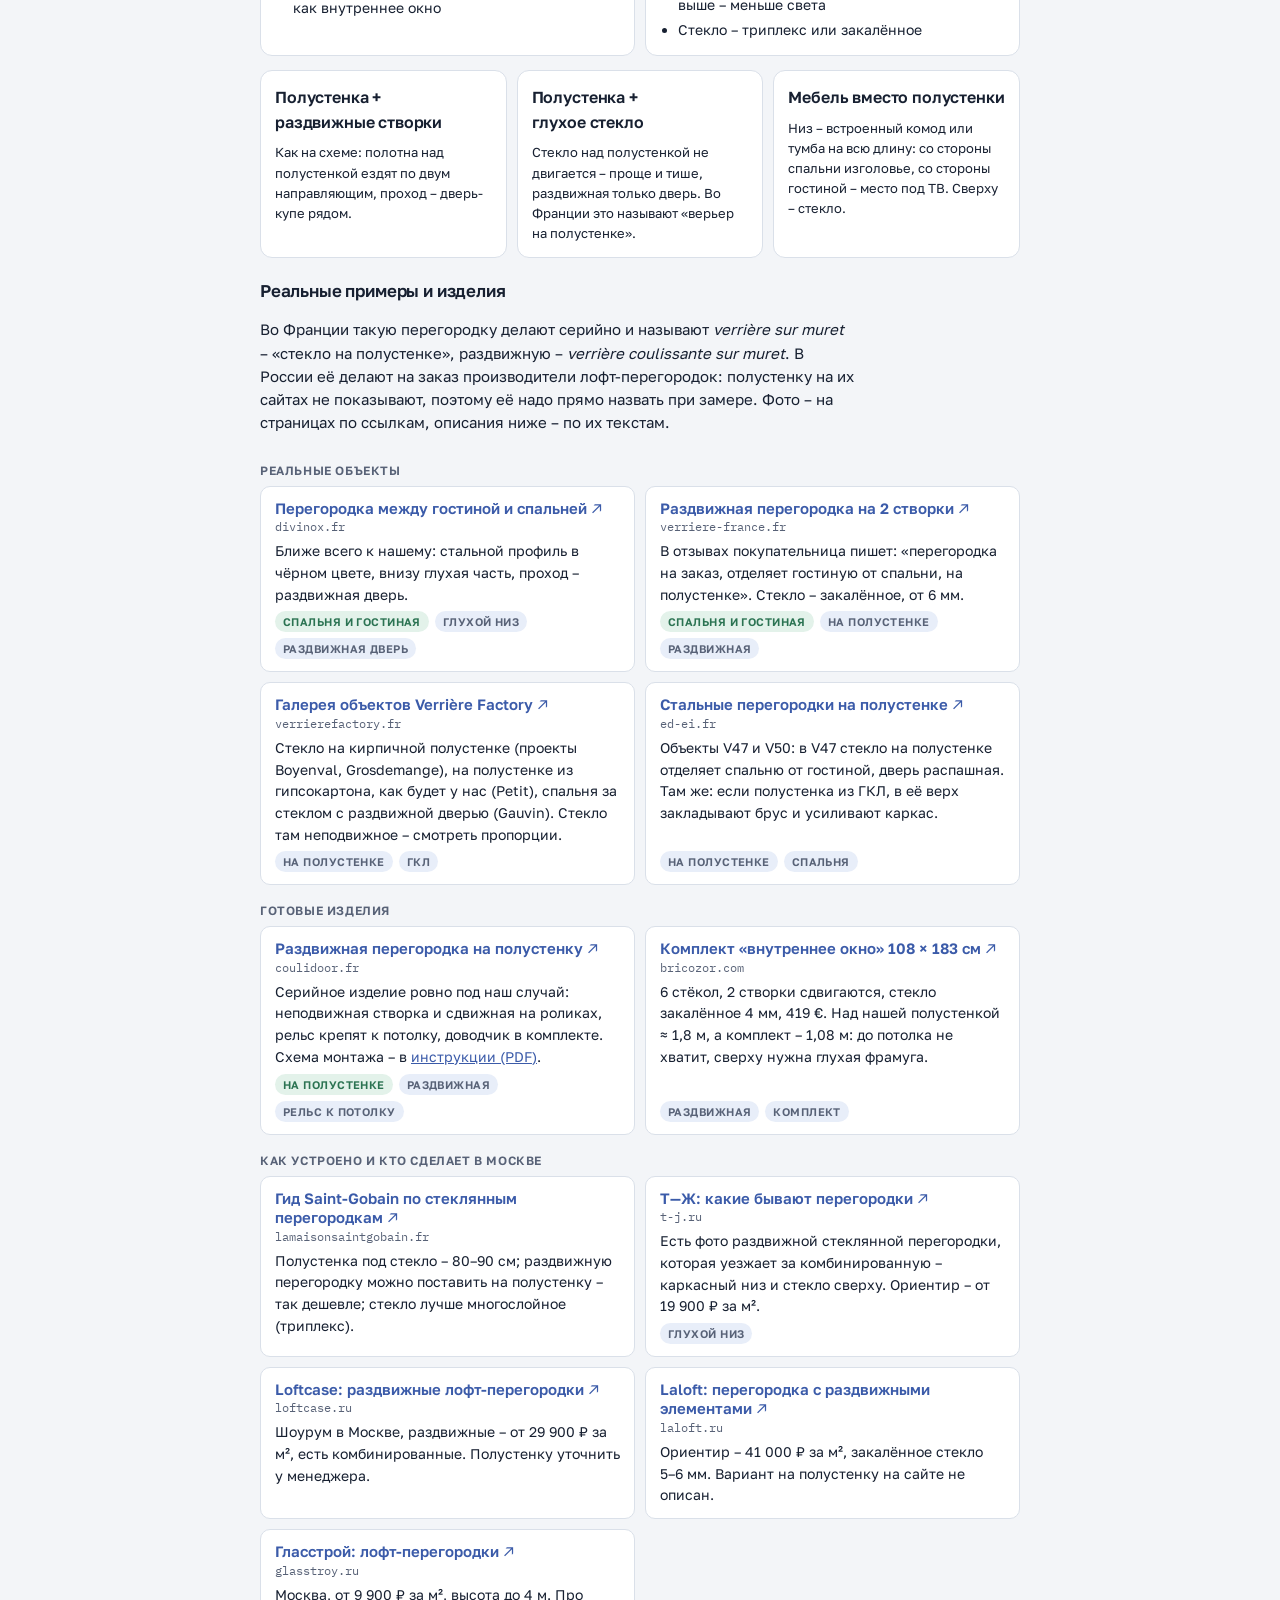
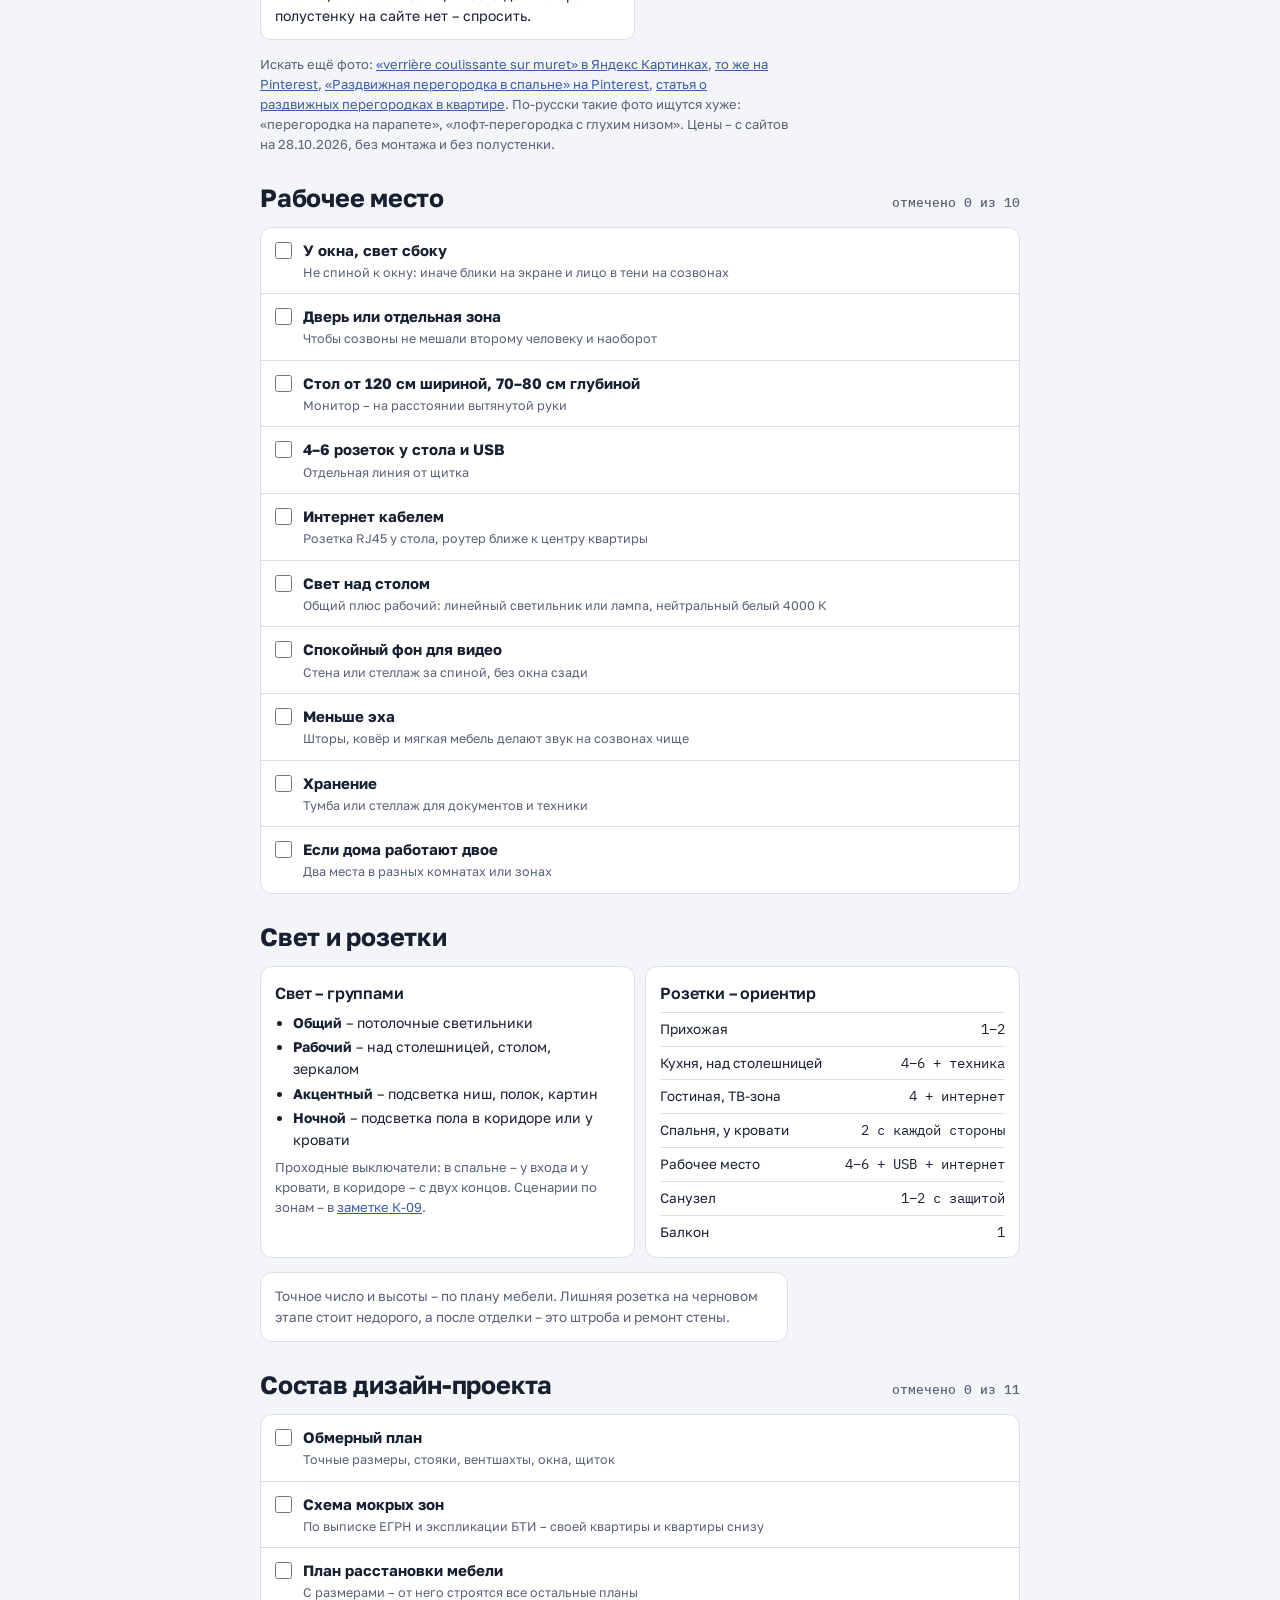
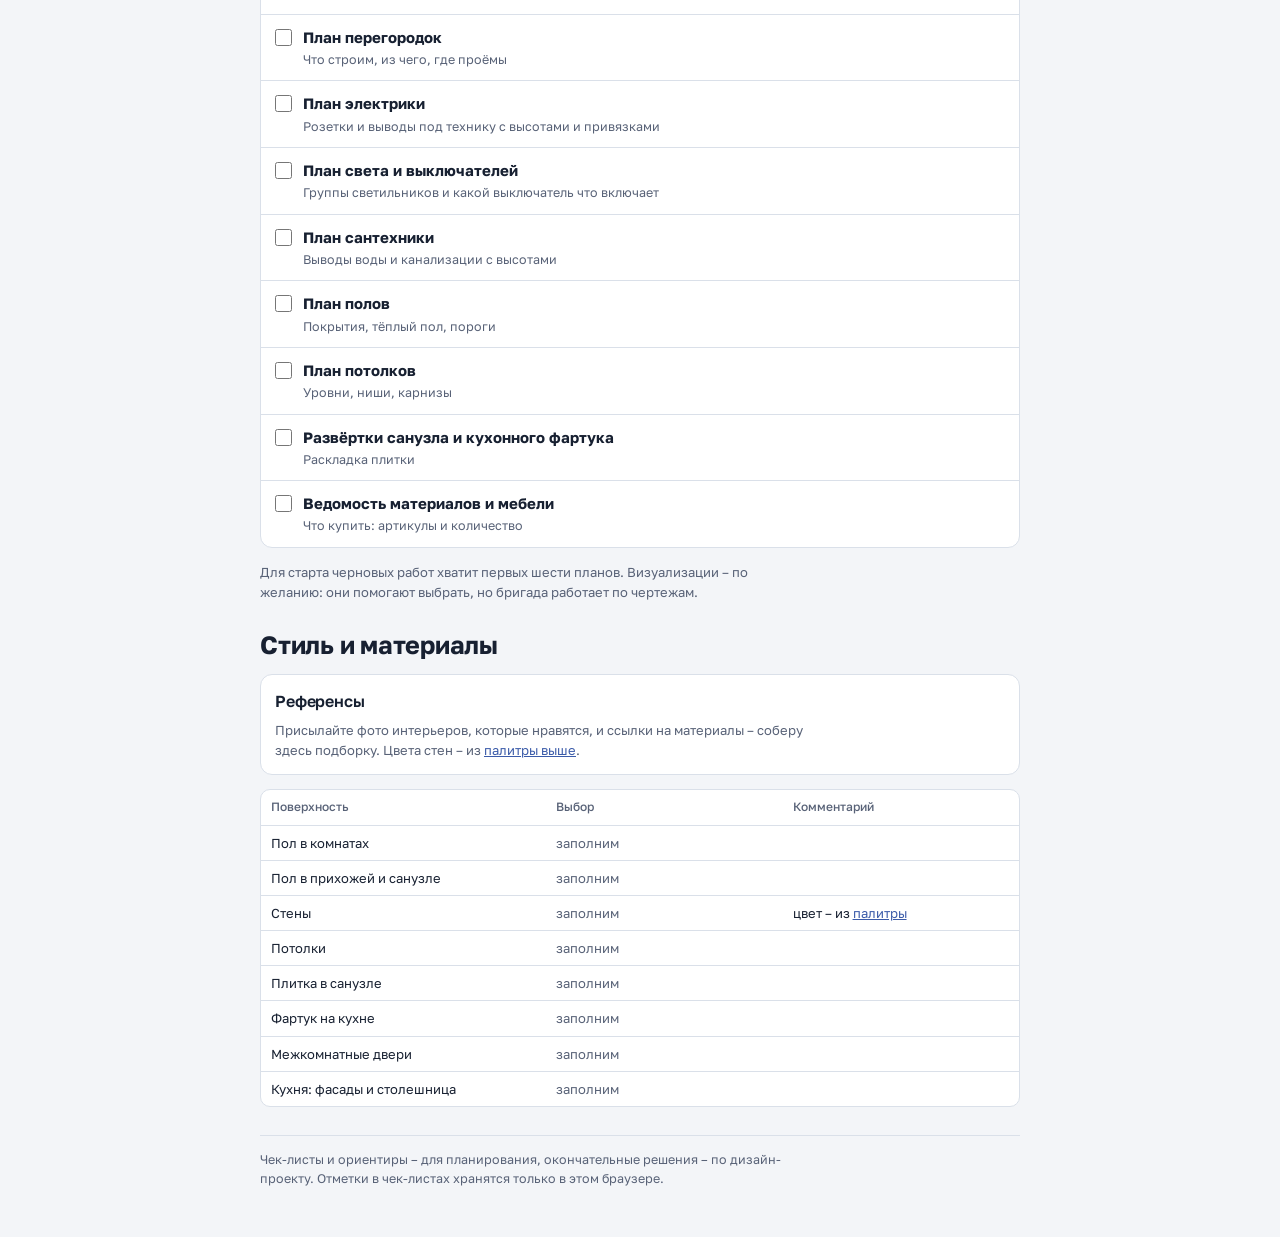
==== commit 8c2fbf17: "Добавить раздел «Гайд» с поиском по советам из видео Co-Authored-By: Claude Opus 5.5 <noreply@anthro" ====
--- a/dizain/index.html
+++ b/dizain/index.html
@@ -15,7 +15,7 @@
 <div class="wrap">
 <header class="site">
   <a class="brand" href="../"><svg class="mark" viewBox="0 0 24 24" aria-hidden="true"><path d="M3 3h18v18H3zM3 12h7M14 12h7M12 3v5" fill="none" stroke="currentColor" stroke-width="2"/></svg>Новая квартира</a>
-  <nav class="sections" aria-label="Разделы сайта"><a href="../finansy/">Финансы</a><a href="../remont/">Ремонт</a><a href="../dizain/" aria-current="page">Дизайн</a><a href="../foto/">Фото</a><a href="../zametki/">Заметки</a></nav>
+  <nav class="sections" aria-label="Разделы сайта"><a href="../finansy/">Финансы</a><a href="../remont/">Ремонт</a><a href="../dizain/" aria-current="page">Дизайн</a><a href="../foto/">Фото</a><a href="../zametki/">Заметки</a><a href="../gaid/">Гайд</a></nav>
 </header>
 
 <div class="hero">
--- a/assets/site.css
+++ b/assets/site.css
@@ -489,3 +489,41 @@
 .cv-info .c{font:500 15px var(--f-num)}
 .cv-info .d{font-size:15px;margin-top:4px;opacity:.9}
 .cv-info .h{font-size:12.5px;opacity:.65;margin-top:8px}
+
+/* Гайд по ремонту */
+.vh-only{position:absolute!important;width:1px;height:1px;padding:0;margin:-1px;overflow:hidden;clip:rect(0 0 0 0);white-space:nowrap;border:0}
+.gsearch{padding:0 0 10px;margin-bottom:6px;display:flex;flex-direction:column;gap:8px;border-bottom:1px solid var(--line)}
+.gq{position:sticky;top:0;z-index:5;background:var(--bg);padding:8px 0}
+.gq input[type=search]{font:500 16px var(--f-body);color:var(--ink);width:100%;min-width:0;padding:11px 14px 11px 40px;border:1px solid var(--line);border-radius:12px;background:var(--surface) url("data:image/svg+xml,%3Csvg xmlns='http://www.w3.org/2000/svg' viewBox='0 0 24 24' fill='none' stroke='%23586277' stroke-width='2' stroke-linecap='round'%3E%3Ccircle cx='11' cy='11' r='7'/%3E%3Cpath d='M20 20l-4-4'/%3E%3C/svg%3E") 13px center/18px no-repeat}
+.gq input[type=search]:focus{outline:2px solid var(--accent);outline-offset:1px;border-color:var(--accent)}
+.gsearch .filters{flex-wrap:nowrap;overflow-x:auto;scrollbar-width:none;-webkit-overflow-scrolling:touch;padding-bottom:1px}
+.gsearch .filters::-webkit-scrollbar{display:none}
+.gsearch .filters button{white-space:nowrap;flex:none}
+.grow{display:flex;flex-wrap:wrap;gap:8px;align-items:center;justify-content:space-between}
+.grow .filters{flex:1 1 auto;min-width:0}
+.gsearch select{width:auto;font:500 13px var(--f-body);padding:6px 10px;border-radius:999px;flex:none}
+.gstat{display:flex;align-items:center;justify-content:space-between;gap:10px;font-size:13px;color:var(--muted);min-height:26px}
+.gstat button{font:500 13px var(--f-body);color:var(--accent);background:none;border:1px solid var(--line);border-radius:999px;padding:4px 11px;cursor:pointer}
+.gsrc{display:flex;align-items:center;justify-content:space-between;gap:10px;background:var(--tint);border-radius:10px;padding:7px 8px 7px 12px;font-size:13px}
+.gsrc button{flex:none;width:28px;height:28px;border-radius:50%;border:none;background:var(--surface);color:var(--ink);cursor:pointer}
+.gtips{list-style:none;margin:0;padding:0;display:flex;flex-direction:column;gap:10px}
+.gload{color:var(--muted);font-size:14px}
+.gtip{background:var(--surface);border:1px solid var(--line);border-radius:12px;padding:13px 14px;display:flex;flex-direction:column;gap:7px;scroll-margin-top:72px}
+.gtip:target{border-color:var(--accent);box-shadow:inset 0 0 0 1px var(--accent)}
+.gtip .gh{display:flex;flex-wrap:wrap;align-items:baseline;gap:6px 8px}
+.gtip h3{font-size:16px;flex:1 1 220px;min-width:0}
+.gtip p{font-size:14.5px}
+.gtip .gfor{font-size:13.5px;color:var(--muted);border-left:3px solid var(--tint);padding:1px 0 1px 11px}
+.gtip .gfor b{color:var(--ink);font-weight:600}
+.gmeta{display:flex;flex-wrap:wrap;gap:4px 14px;font-size:12.5px;color:var(--muted)}
+.gmeta a{color:var(--accent)}
+.gtags{display:flex;flex-wrap:wrap;gap:5px}
+.gtags button,.gtag{font:500 12px var(--f-body);color:var(--accent);background:var(--tint);border:none;border-radius:999px;padding:3px 9px;cursor:pointer}
+.gpop{display:flex;flex-wrap:wrap;gap:5px;align-items:center;margin-top:10px}
+mark{background:var(--chk-bg);color:inherit;border-radius:3px;padding:0 1px;box-shadow:0 0 0 1px var(--chk-bg)}
+.gvids{list-style:none;margin:0;padding:0;display:flex;flex-direction:column;gap:10px}
+.gvid{background:var(--surface);border:1px solid var(--line);border-radius:12px;padding:13px 14px;display:flex;flex-direction:column;gap:6px}
+.gvh{display:flex;flex-wrap:wrap;gap:6px 10px;align-items:baseline;justify-content:space-between}
+.gvh h3{font-size:15.5px;flex:1 1 260px;min-width:0}
+.gvr{display:flex;flex-wrap:wrap;gap:8px 14px;align-items:center;font-size:13.5px}
+.gvr button{font:600 13px var(--f-body);color:var(--surface);background:var(--accent);border:none;border-radius:999px;padding:6px 13px;cursor:pointer}
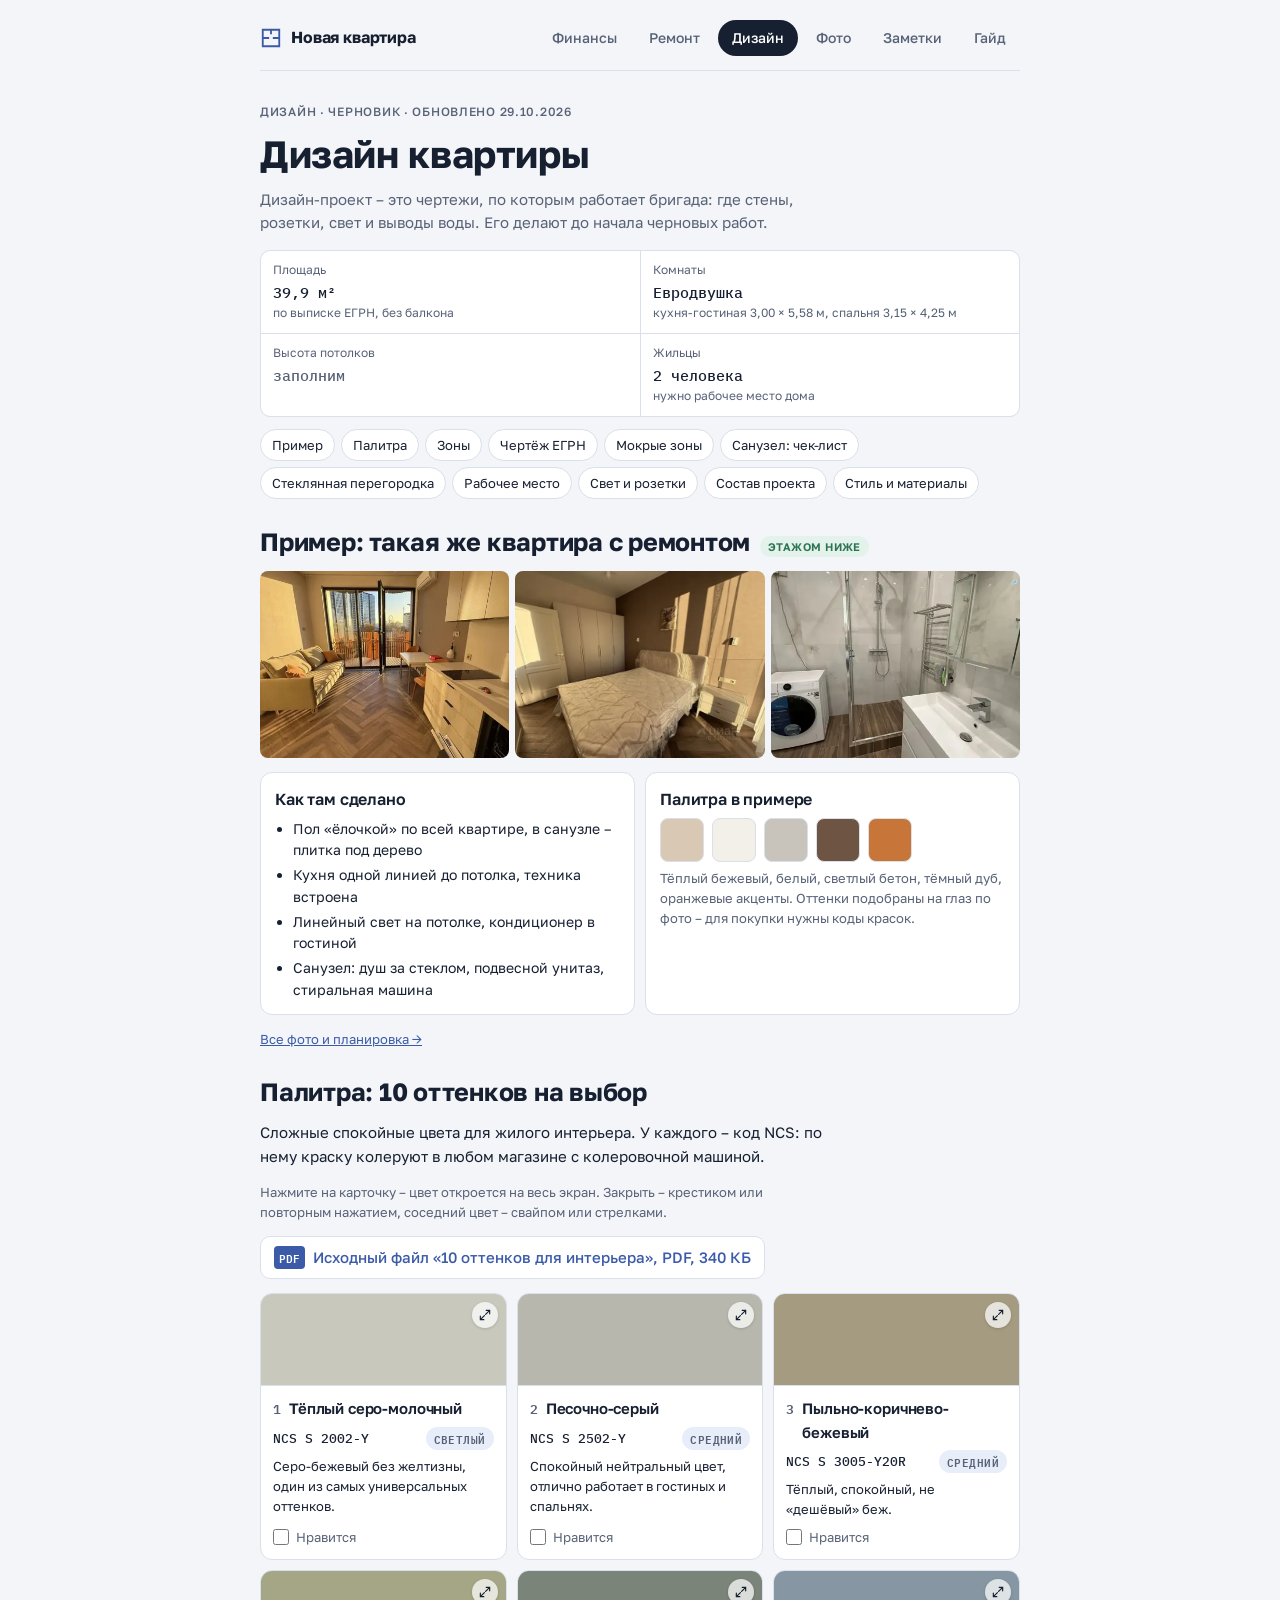
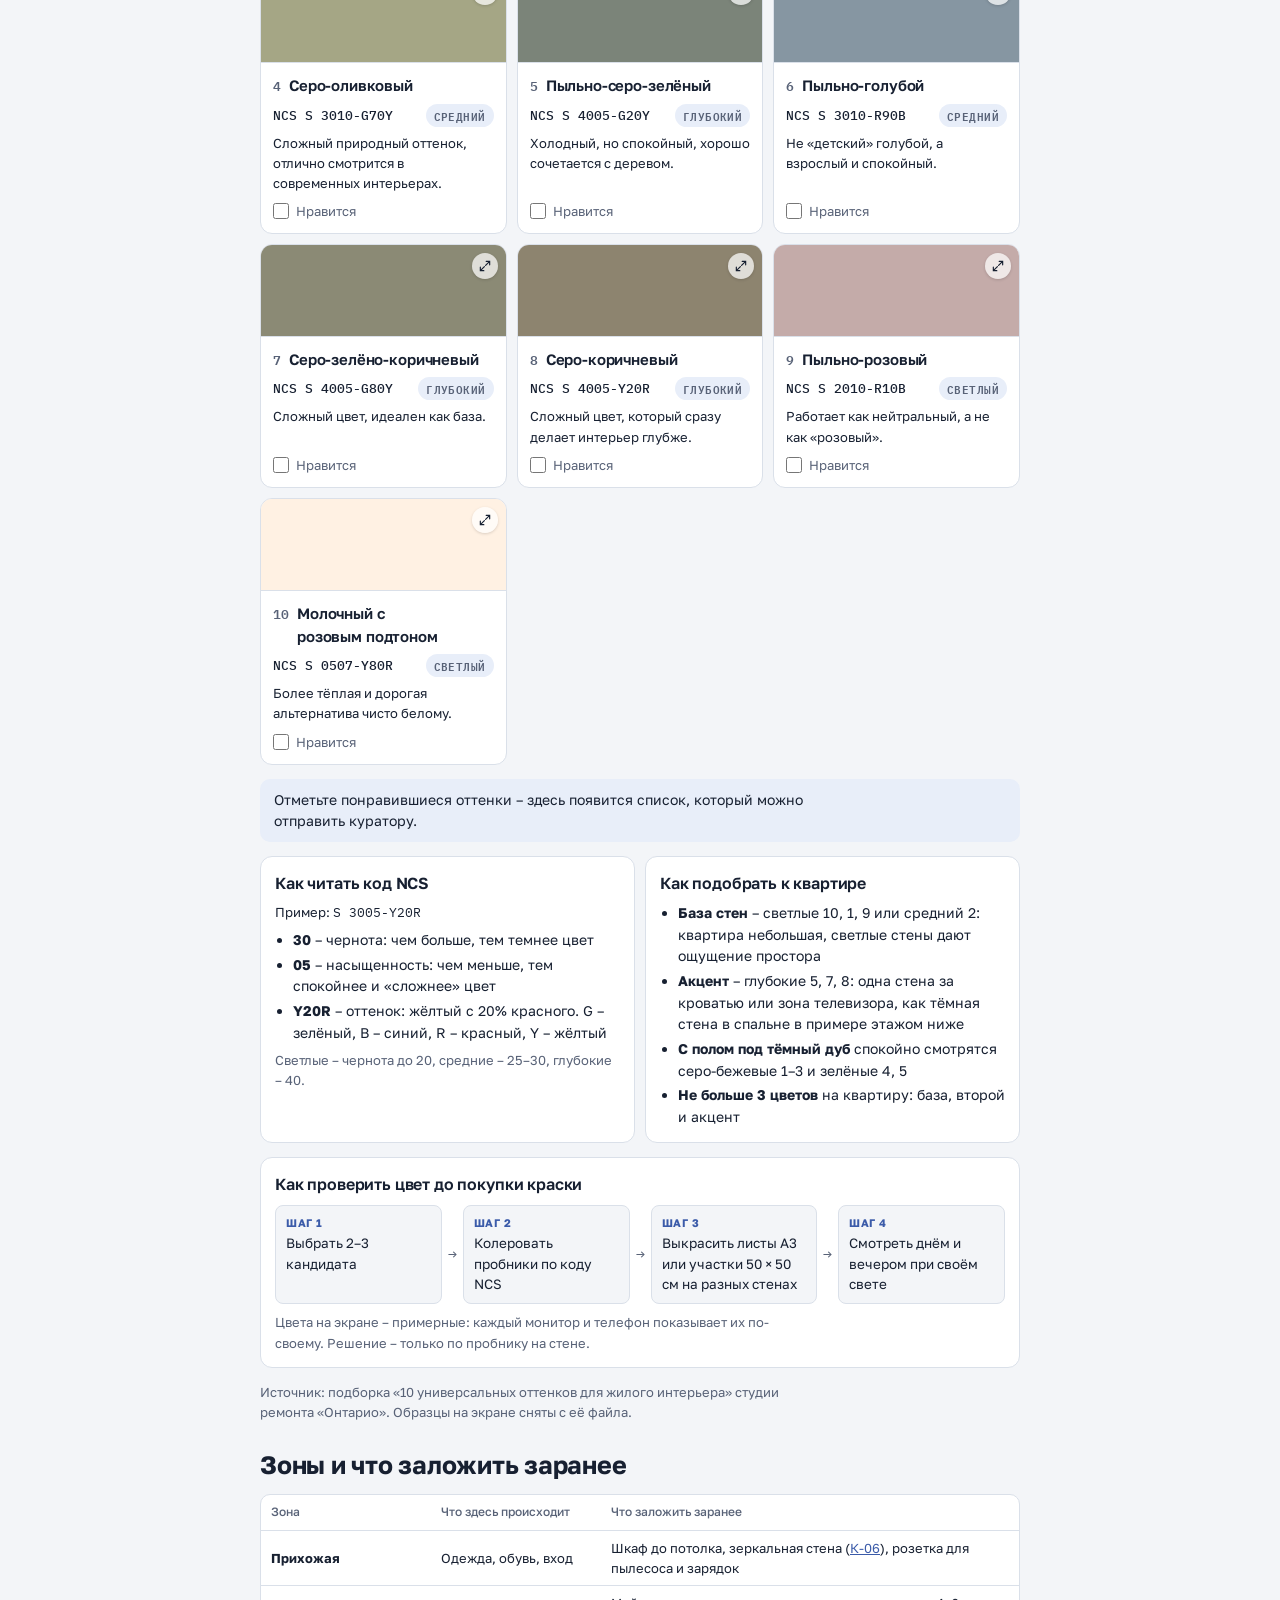
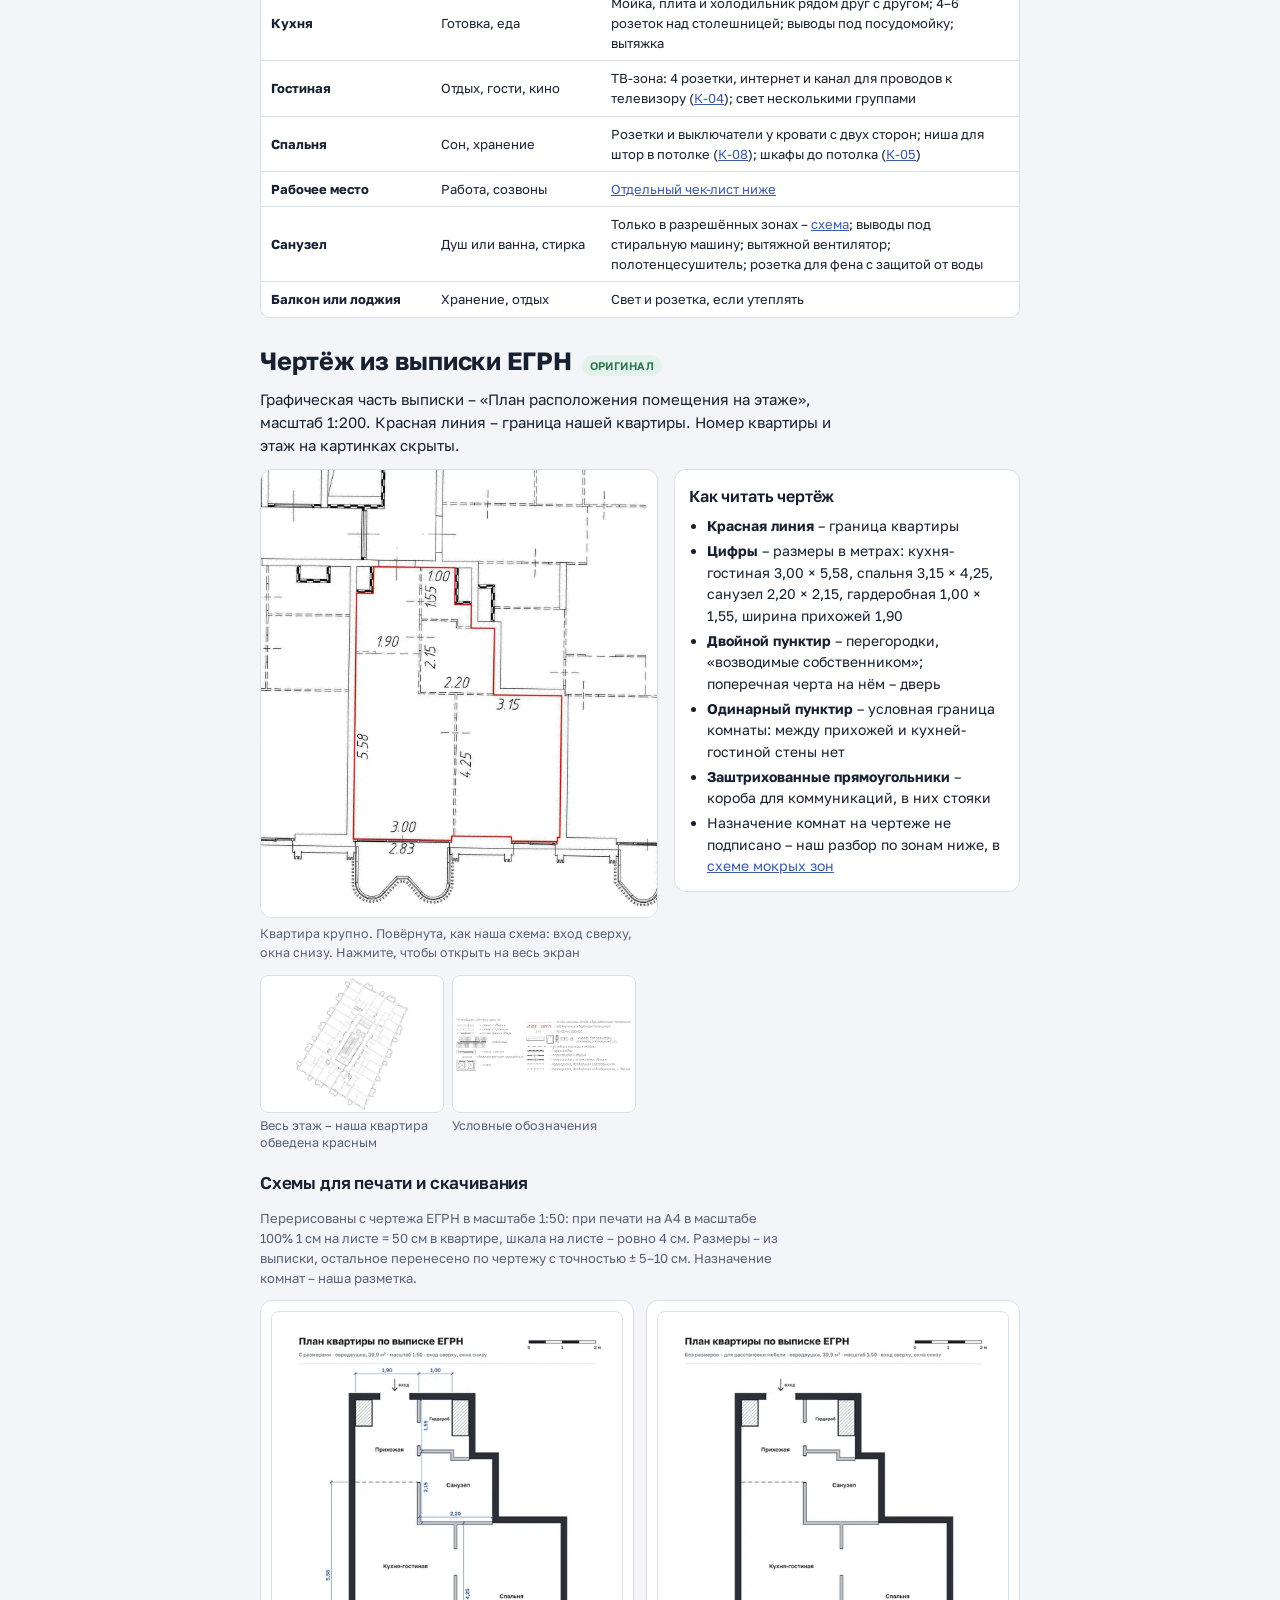
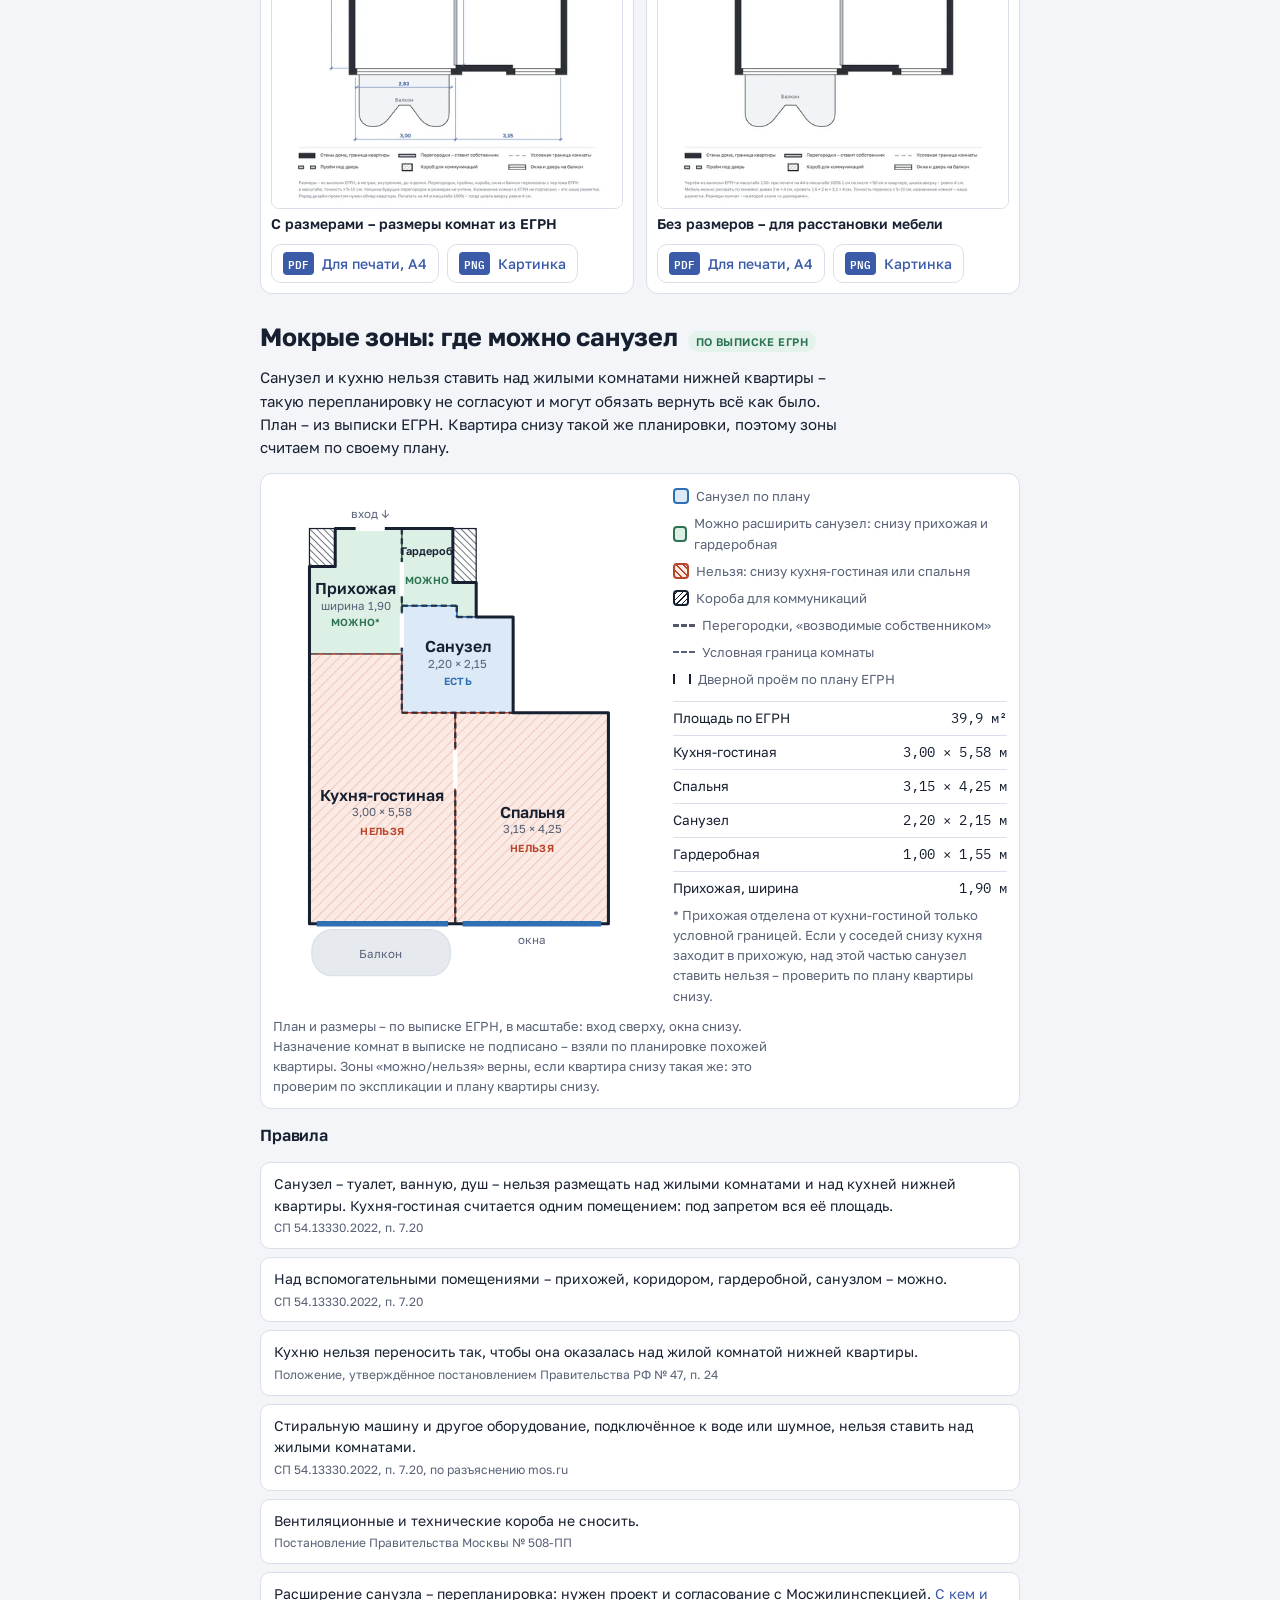
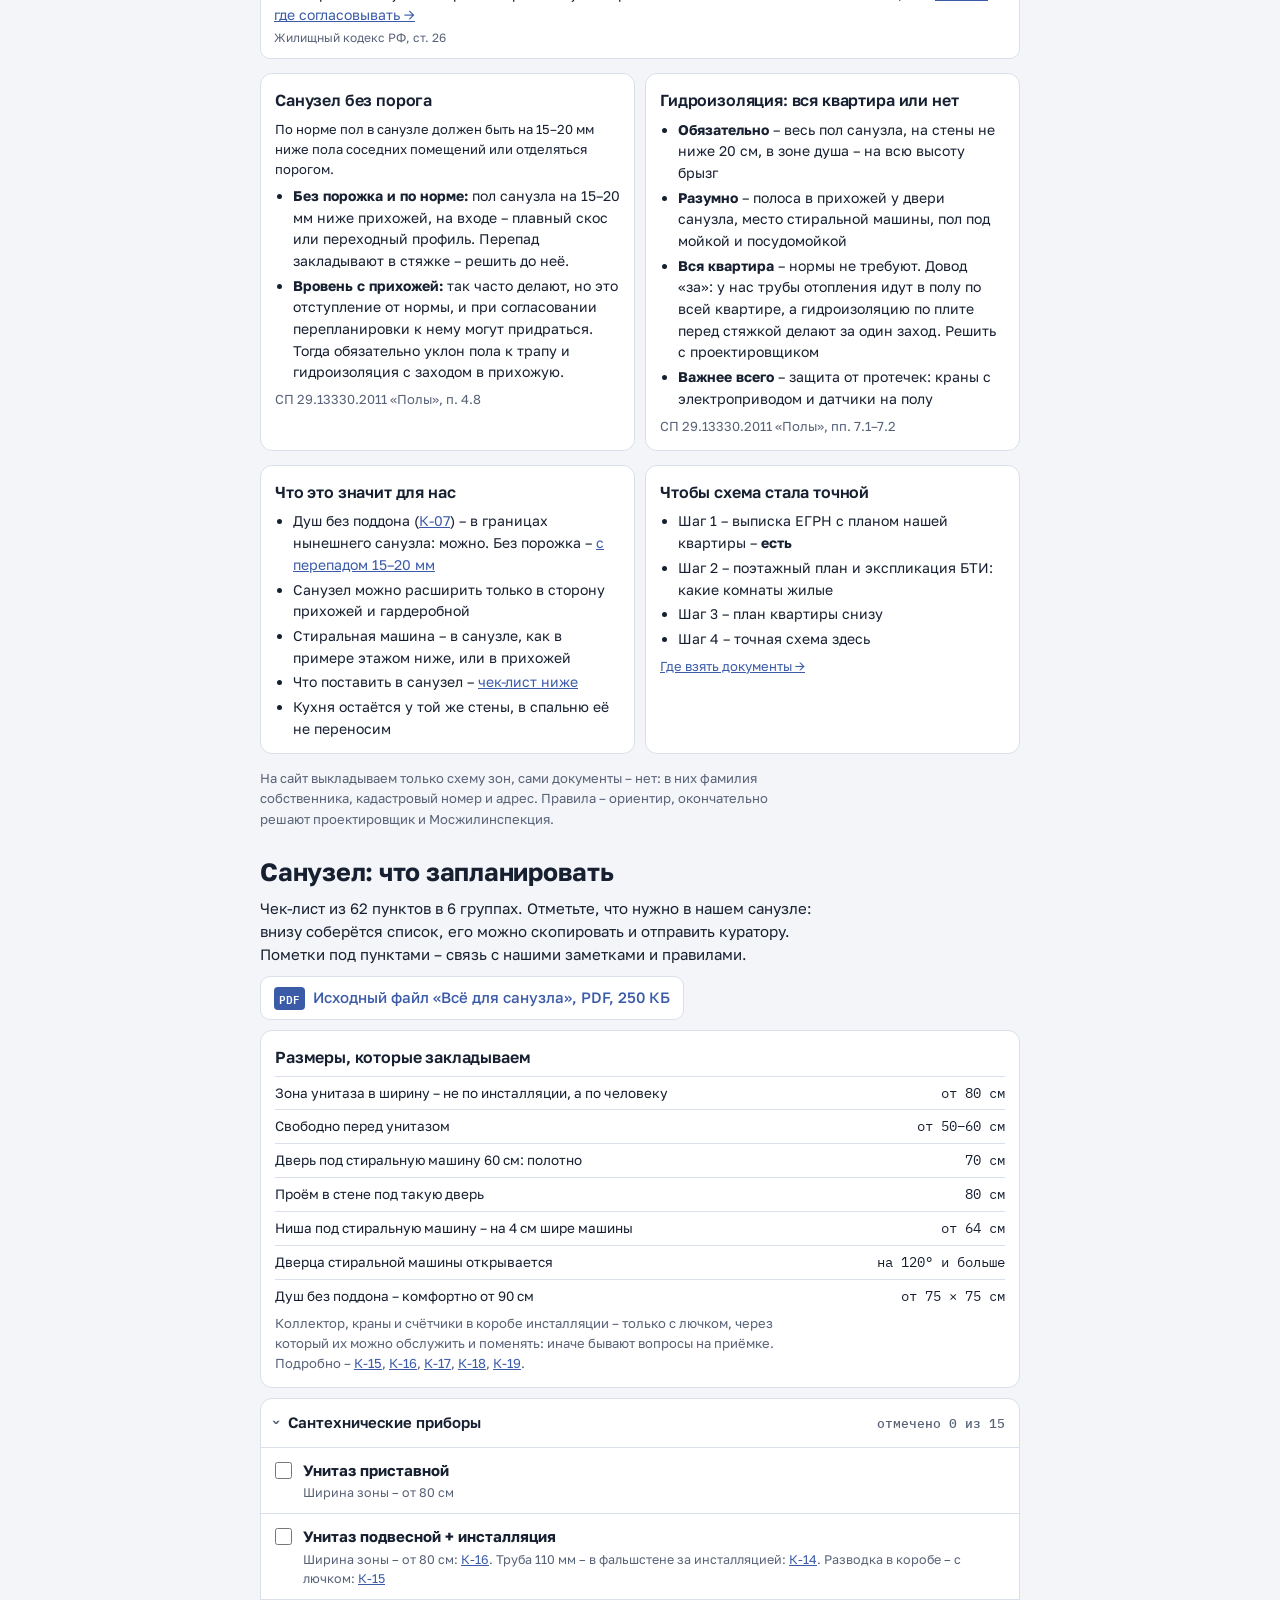
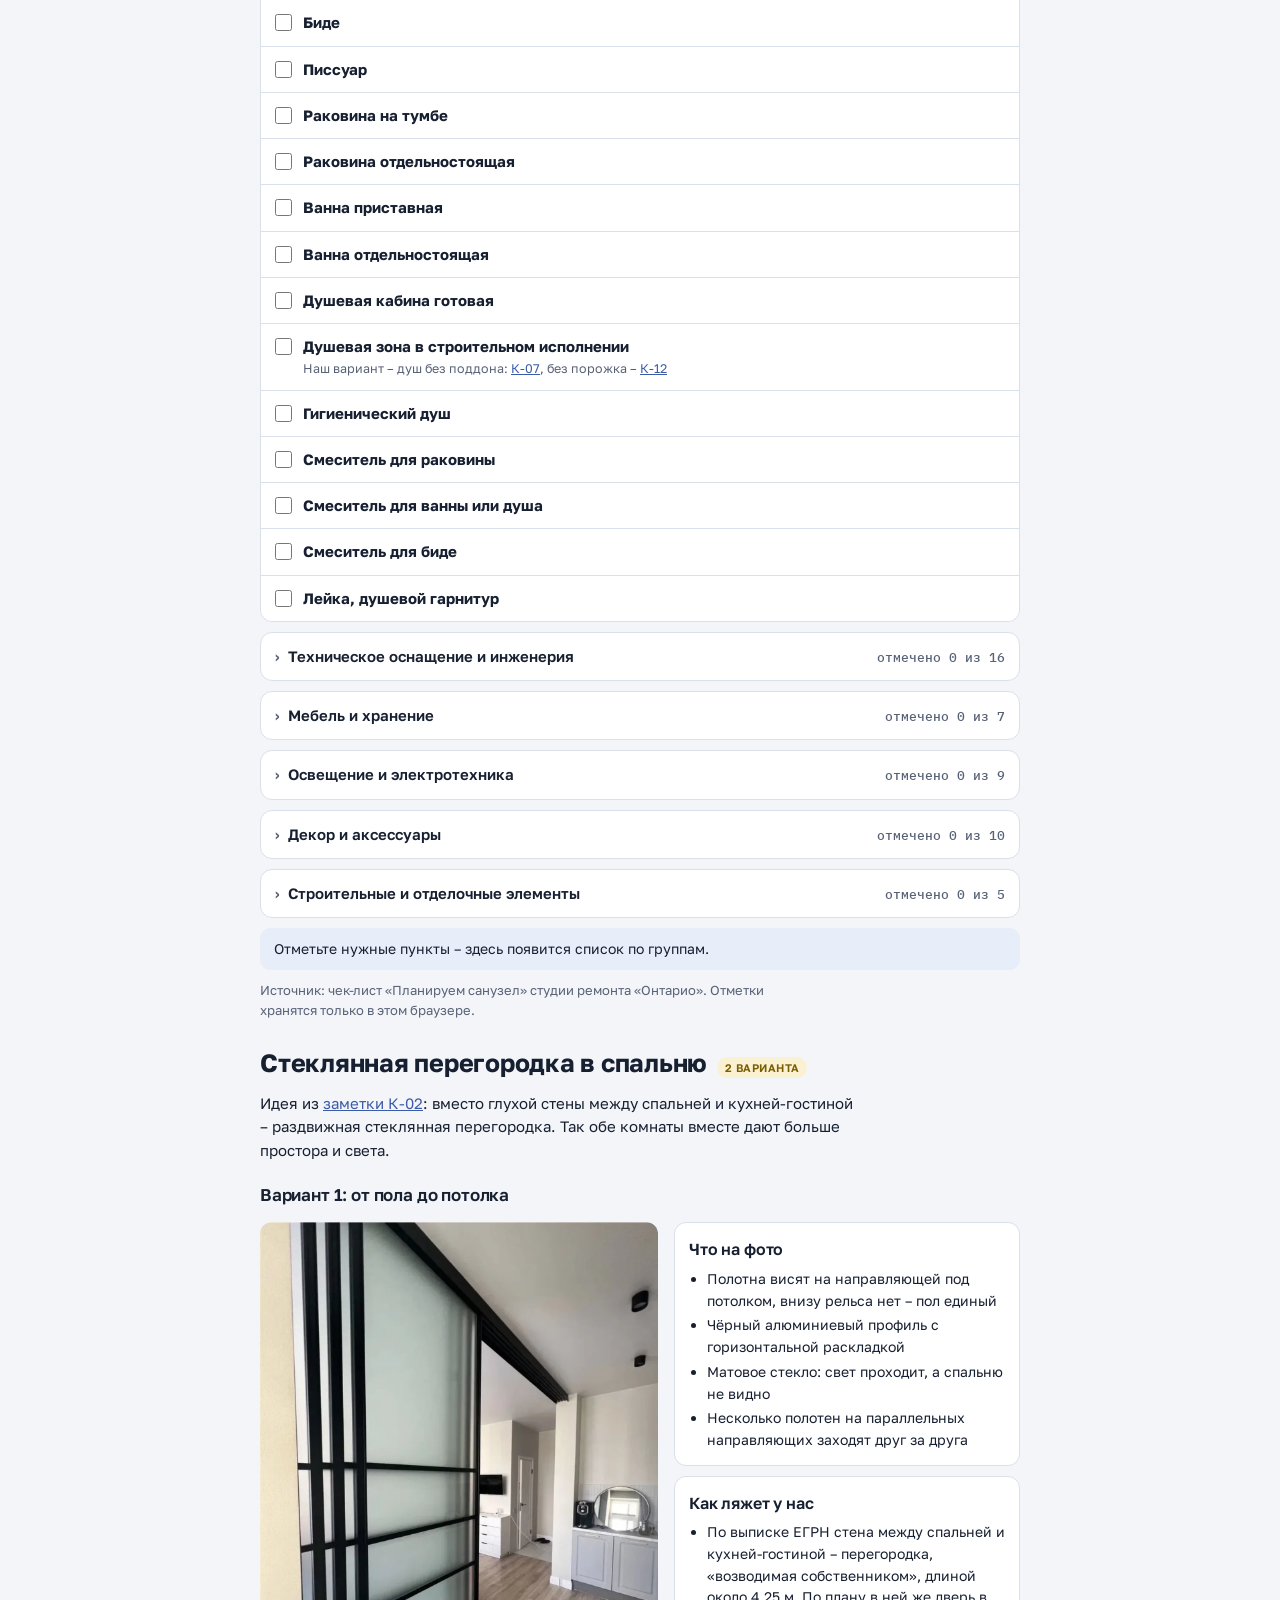
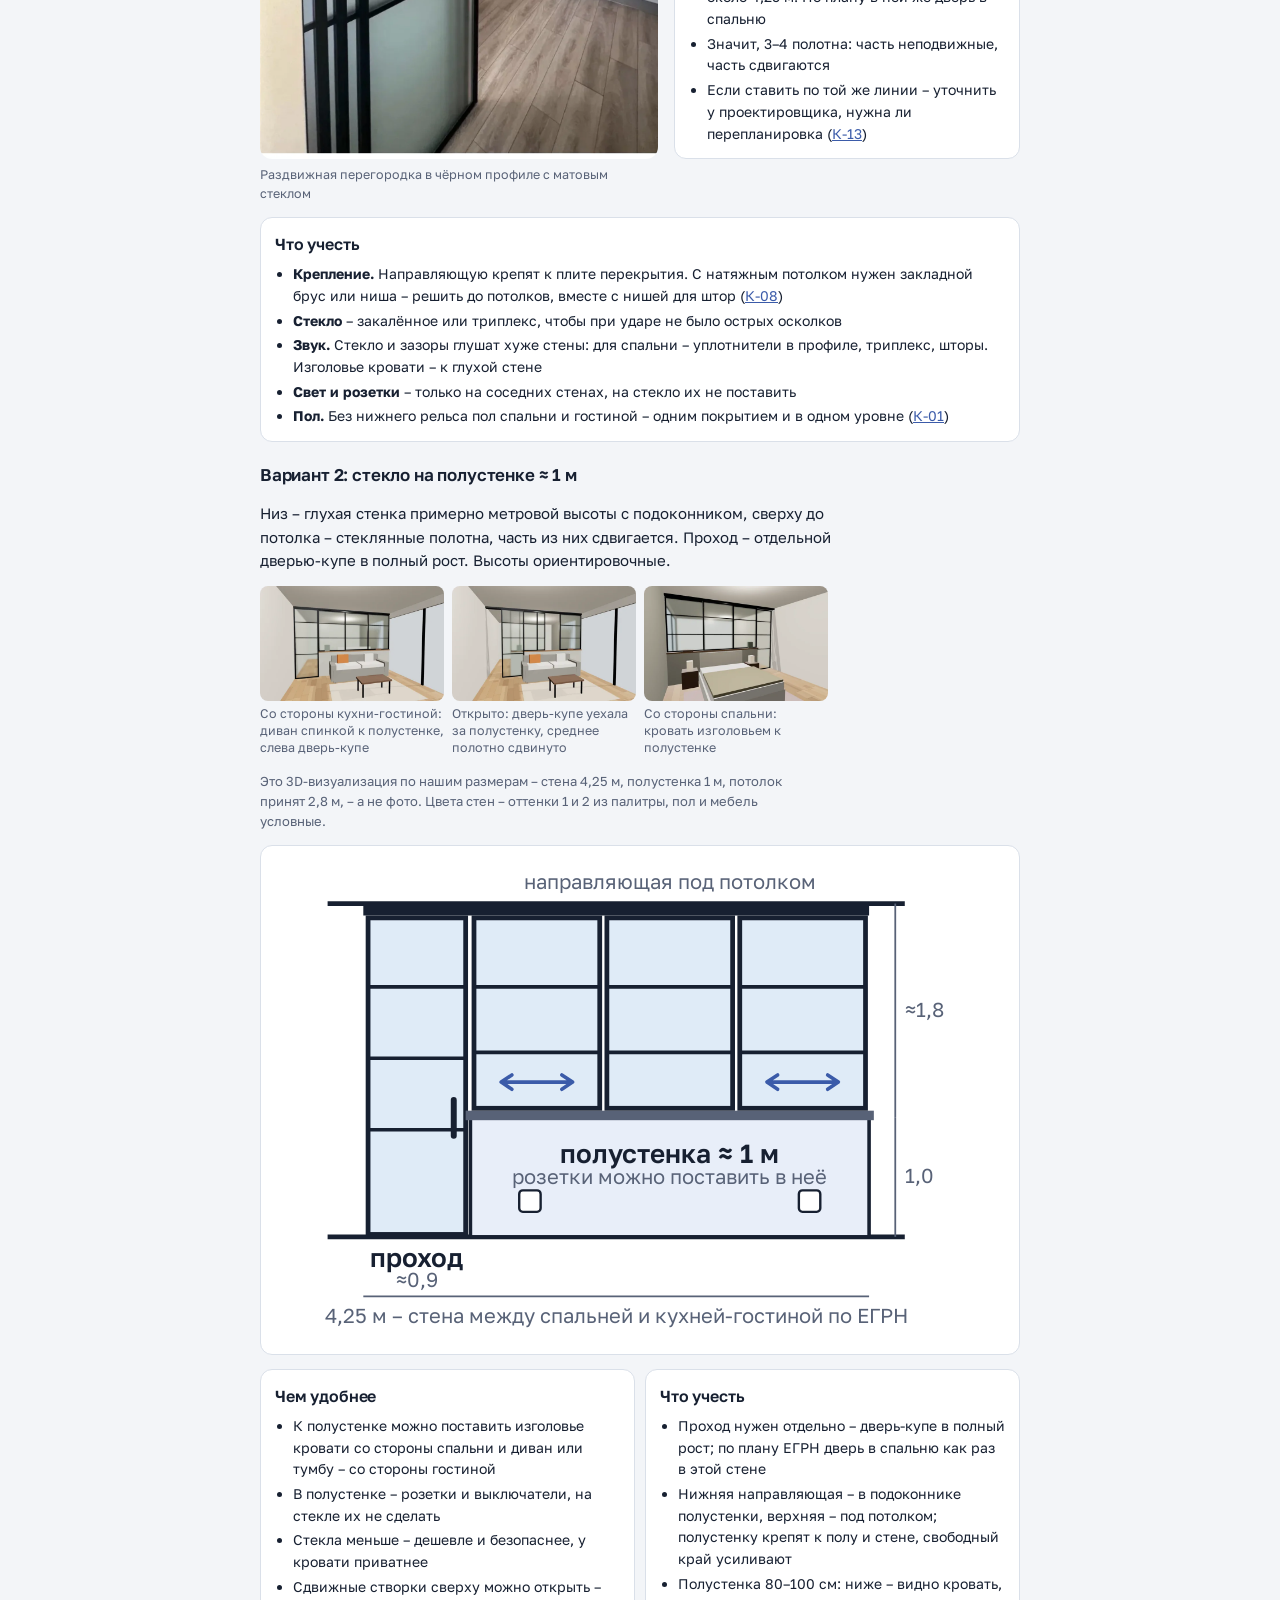
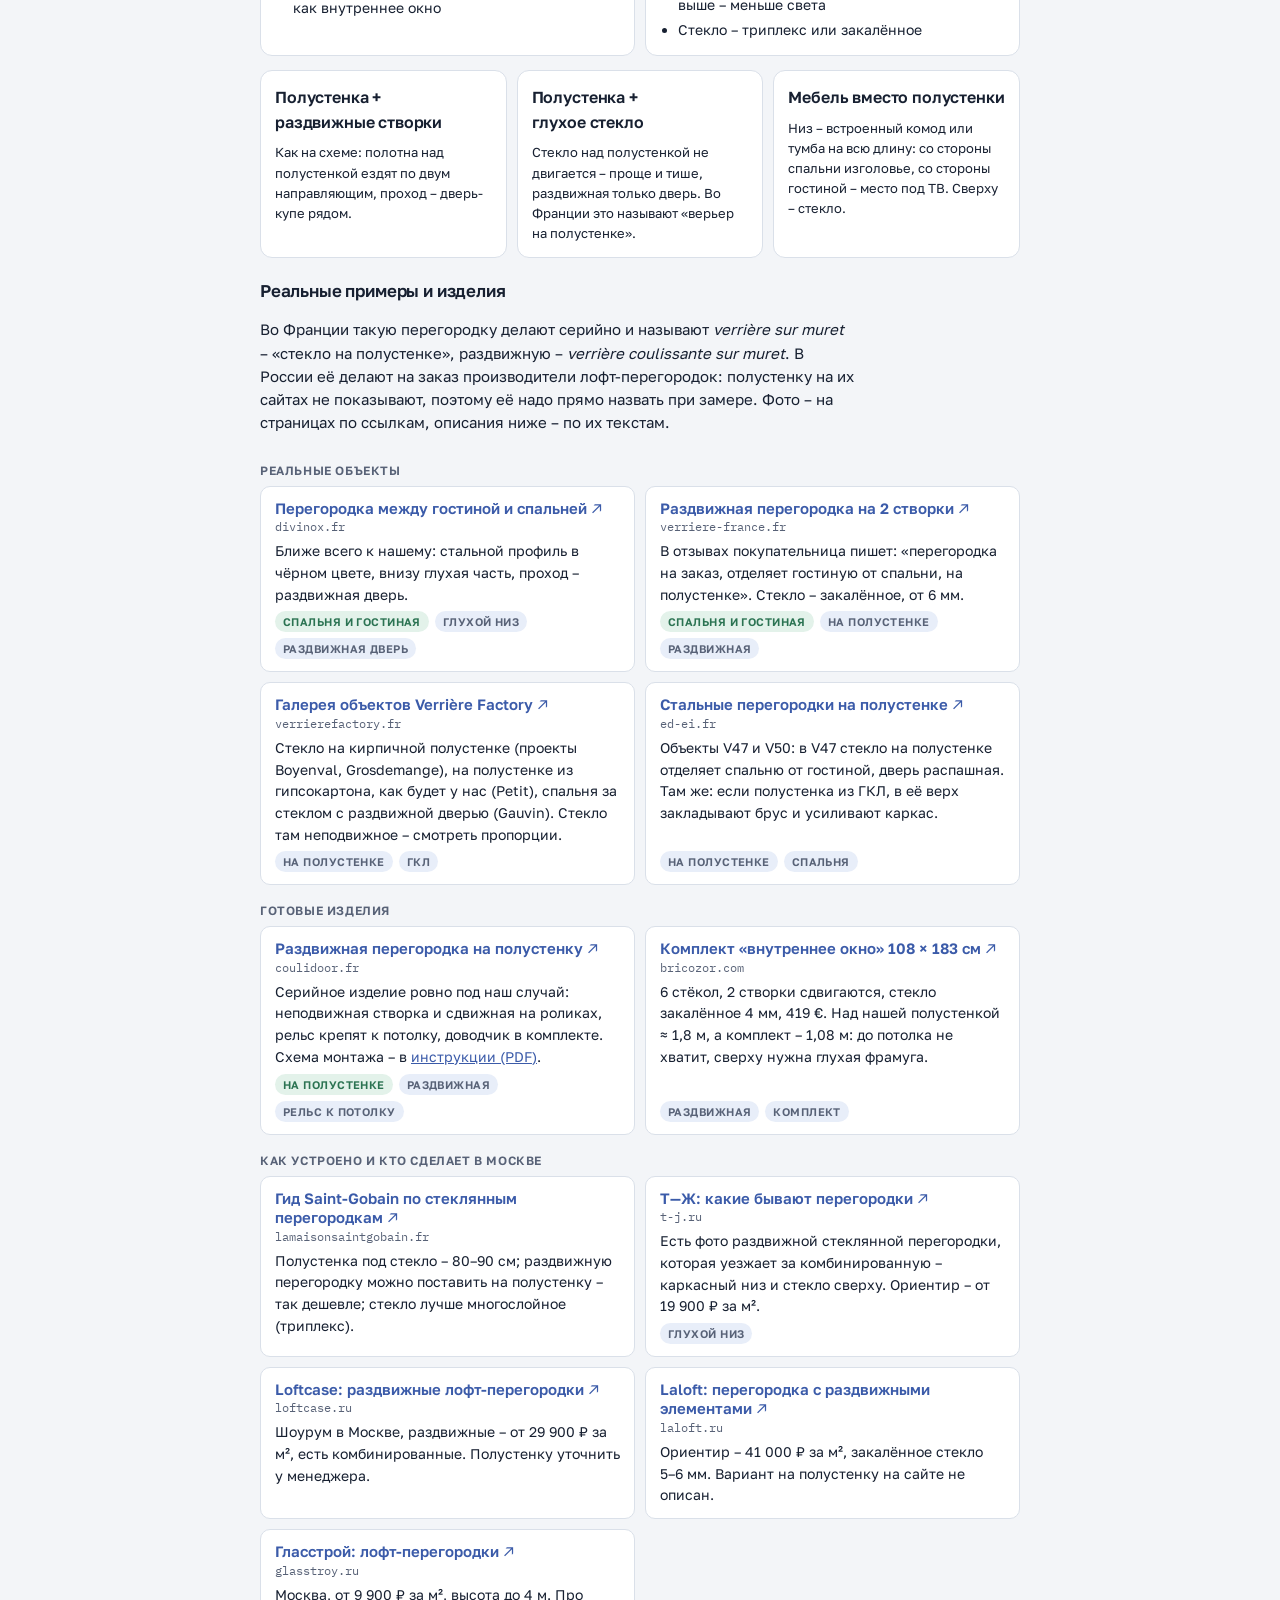
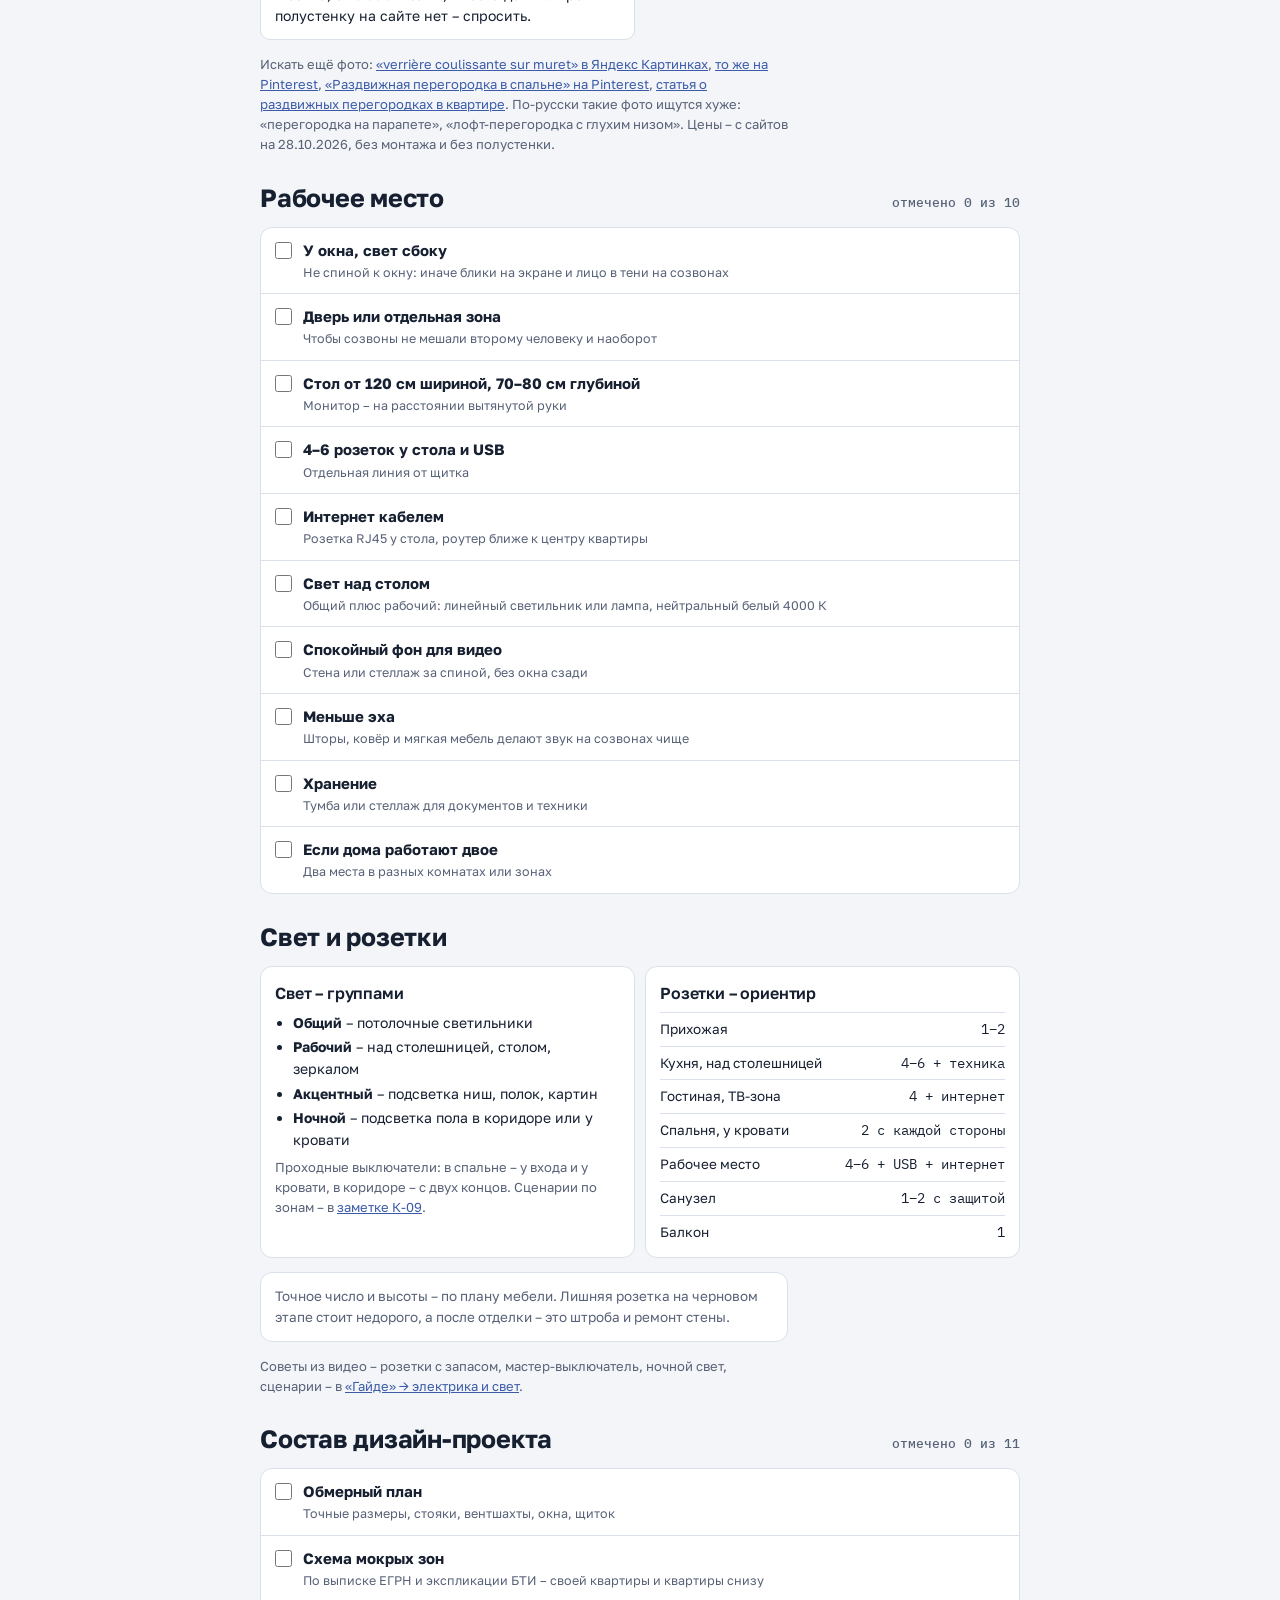
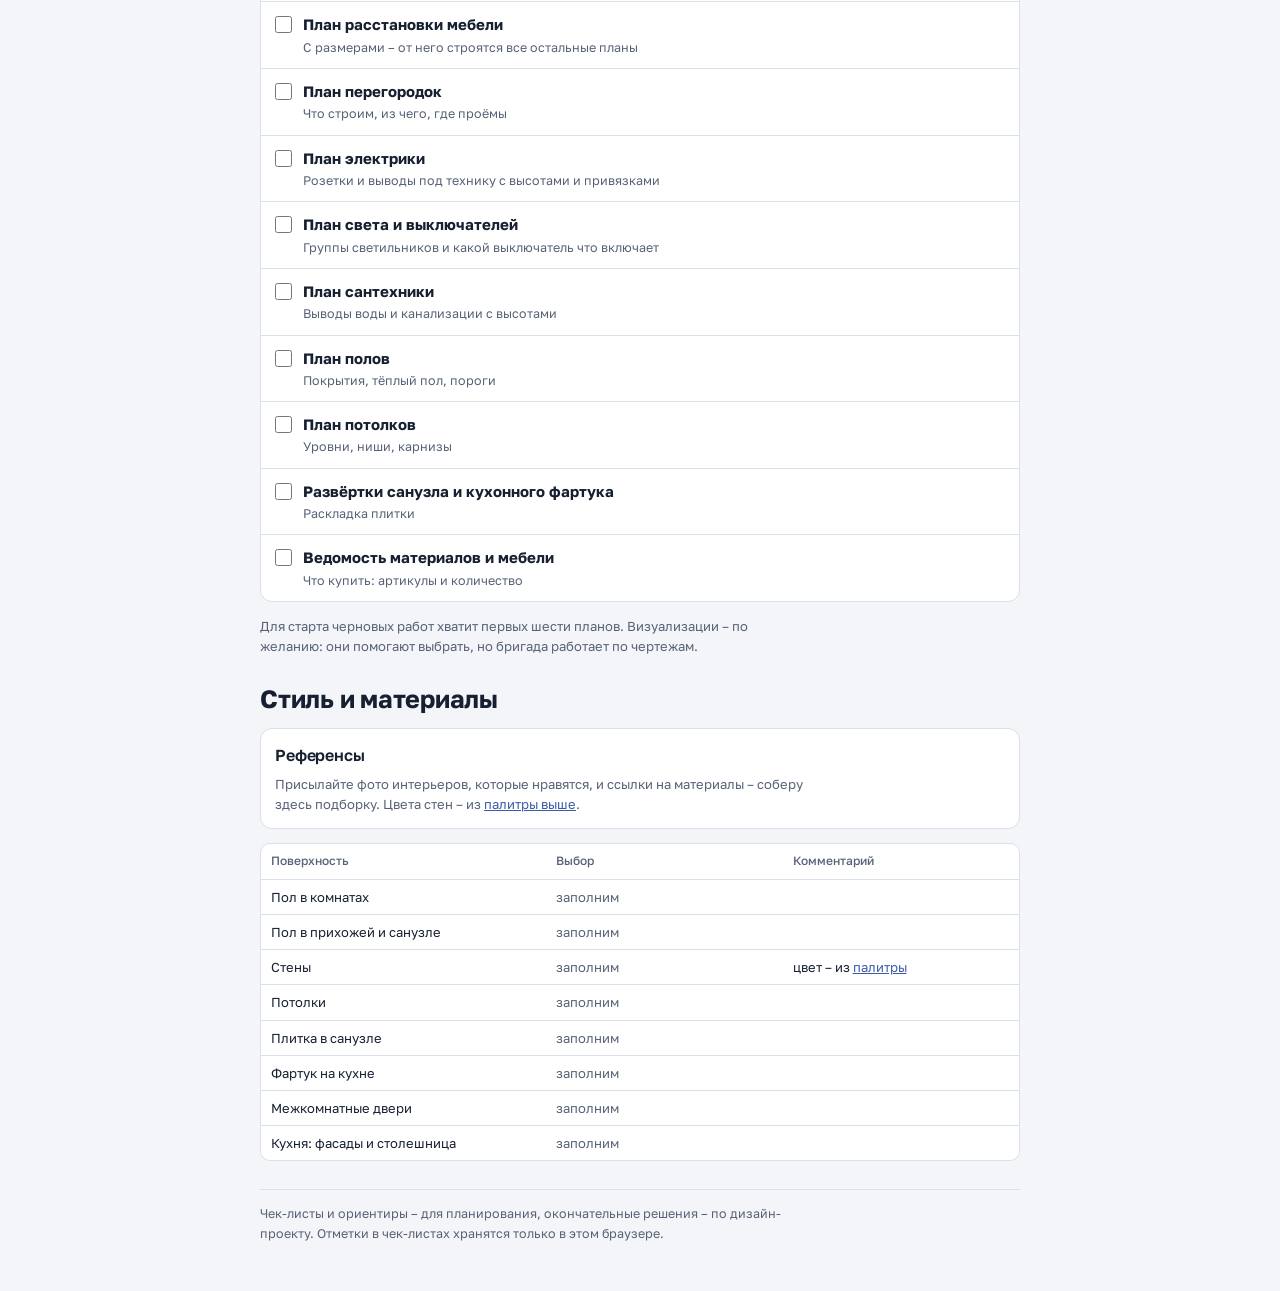
==== commit 347ab061: "Гайд: 26 советов из ролика «25 ошибок в ремонте» (Ontario) Co-Authored-By: Claude Opus 5.5 <noreply@" ====
--- a/dizain/index.html
+++ b/dizain/index.html
@@ -676,6 +676,7 @@
     </div>
   </div>
   <p class="note">Точное число и высоты – по плану мебели. Лишняя розетка на черновом этапе стоит недорого, а после отделки – это штроба и ремонт стены.</p>
+  <p class="small muted">Советы из видео – розетки с запасом, мастер-выключатель, ночной свет, сценарии – в <a href="../gaid/?t=elektr">«Гайде» → электрика и свет</a>.</p>
 </section>
 
 <section id="proekt">
--- a/assets/site.css
+++ b/assets/site.css
@@ -527,3 +527,6 @@
 .gvh h3{font-size:15.5px;flex:1 1 260px;min-width:0}
 .gvr{display:flex;flex-wrap:wrap;gap:8px 14px;align-items:center;font-size:13.5px}
 .gvr button{font:600 13px var(--f-body);color:var(--surface);background:var(--accent);border:none;border-radius:999px;padding:6px 13px;cursor:pointer}
+.gch{display:flex;flex-wrap:wrap;gap:5px 6px;align-items:center;font-size:12.5px;color:var(--muted)}
+.gch a{text-decoration:none;color:var(--ink);background:var(--tint);border-radius:999px;padding:3px 9px}
+.gch a b{font:600 11.5px var(--f-num);color:var(--accent);margin-right:2px}
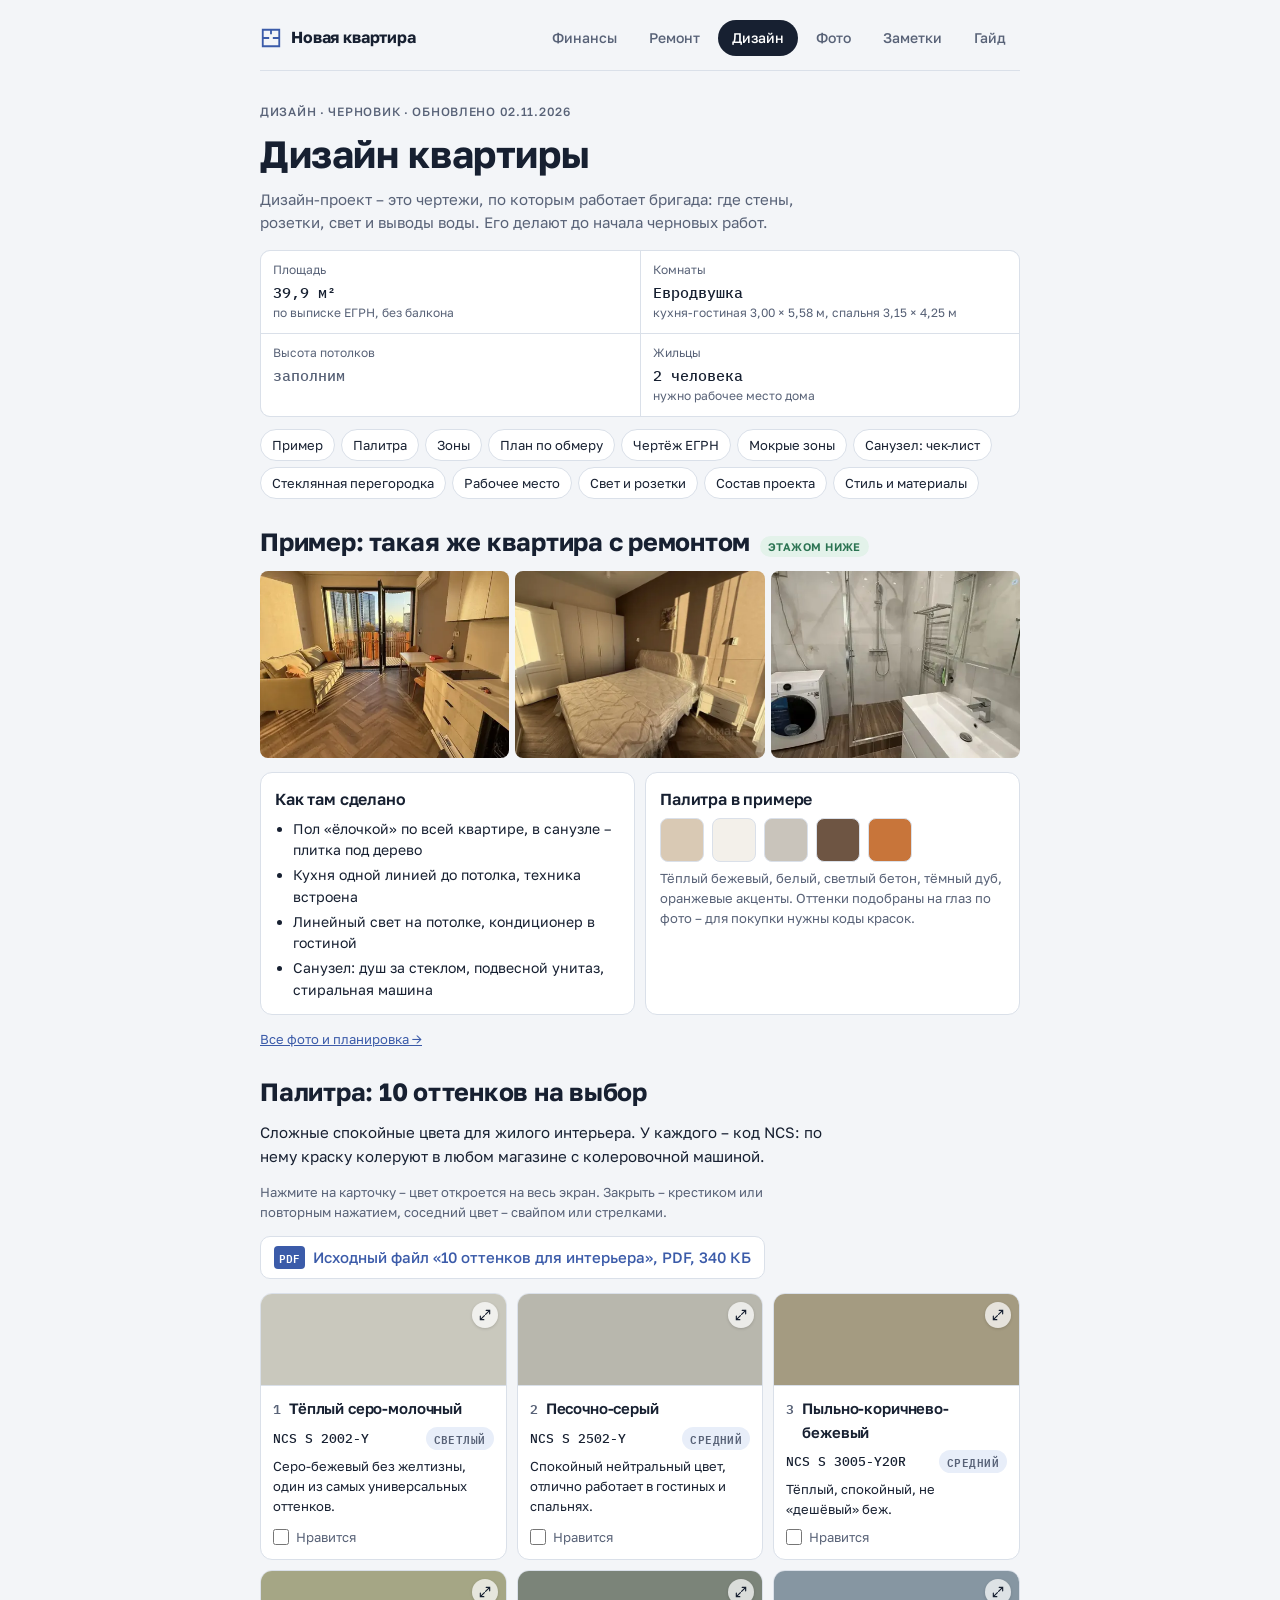
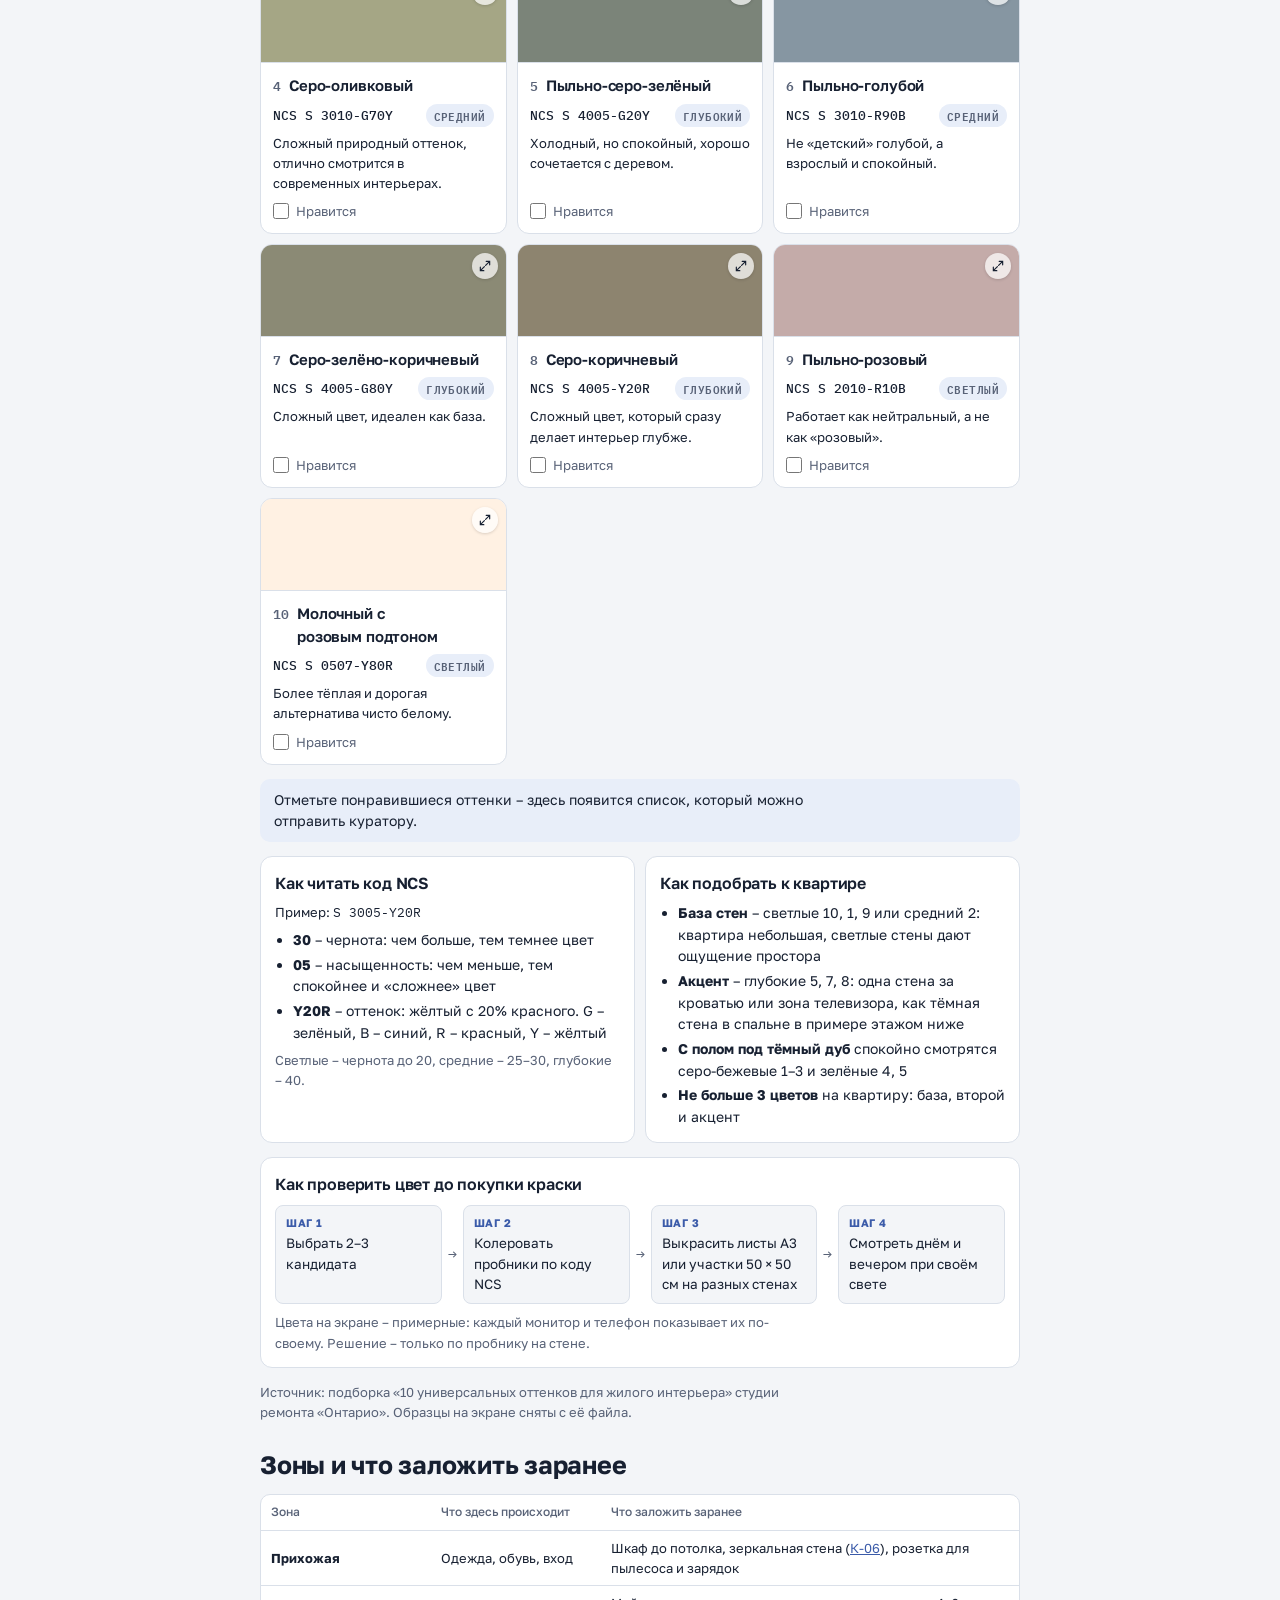
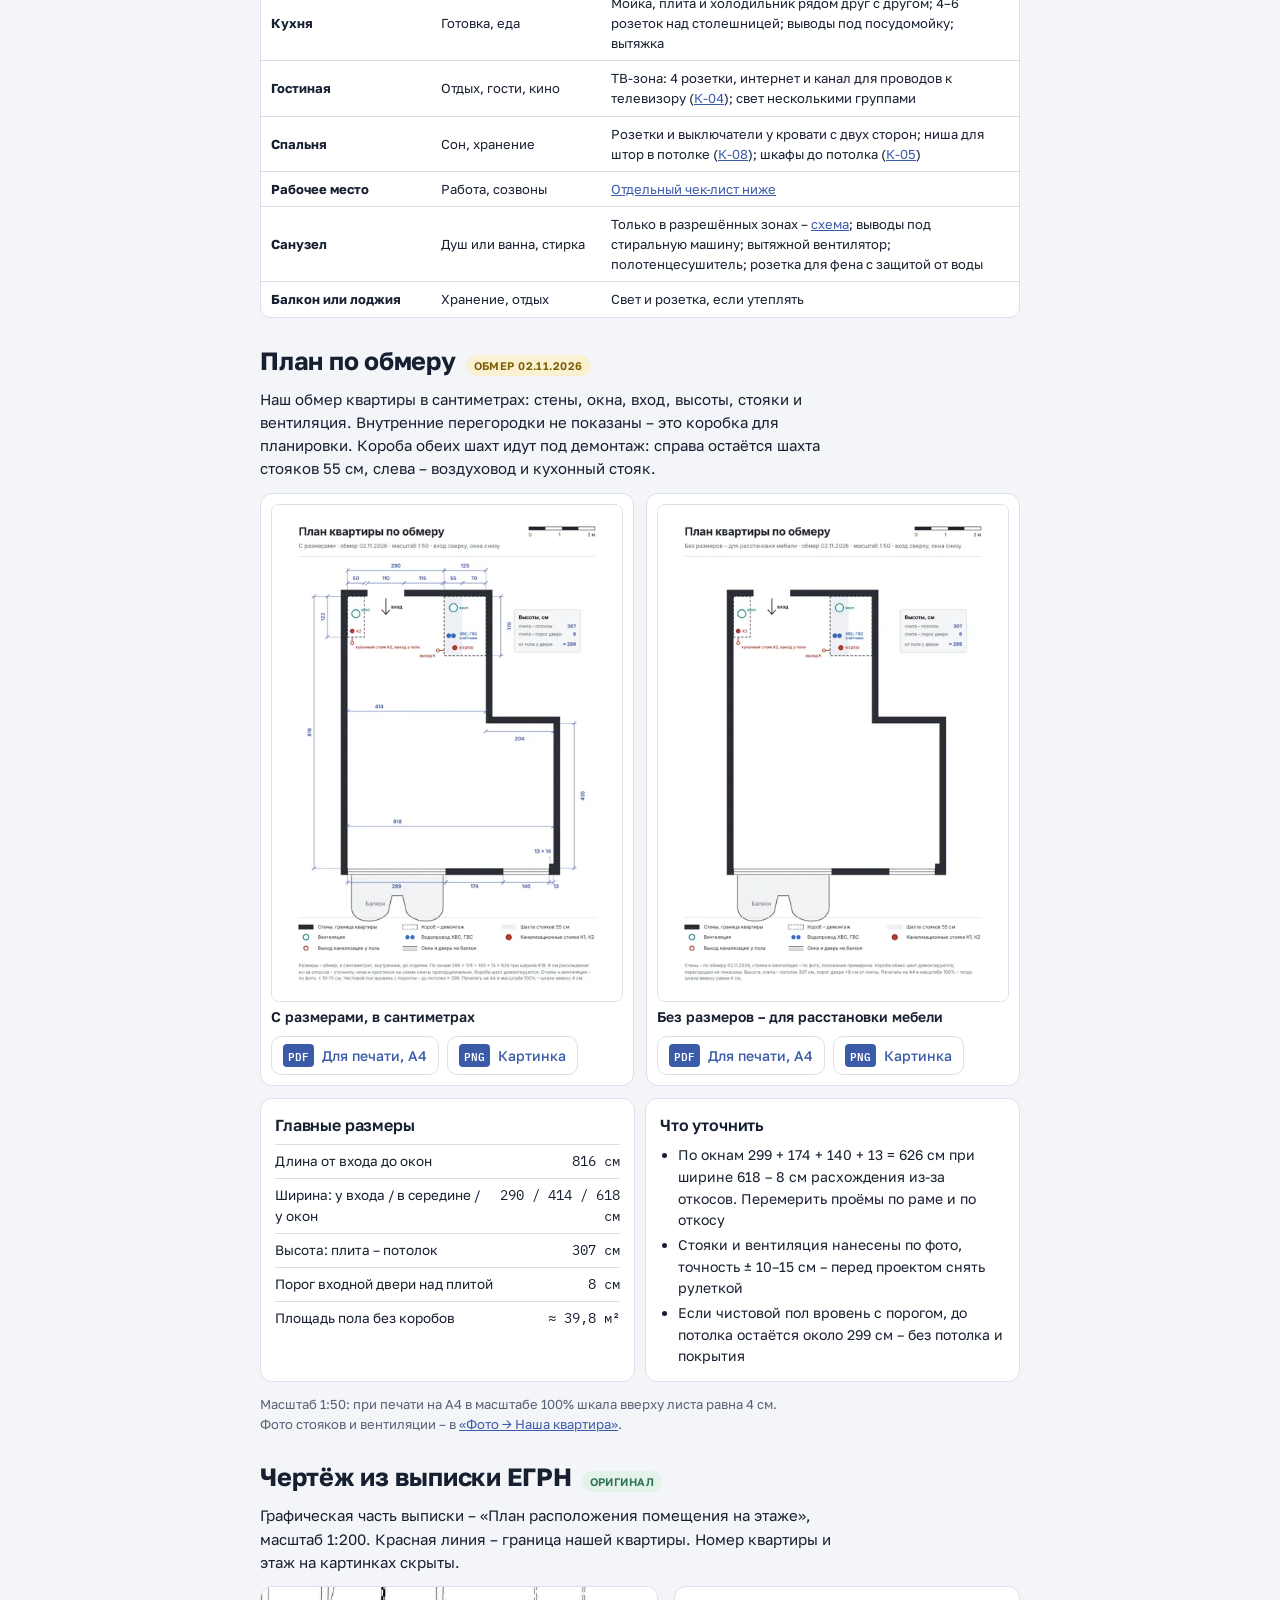
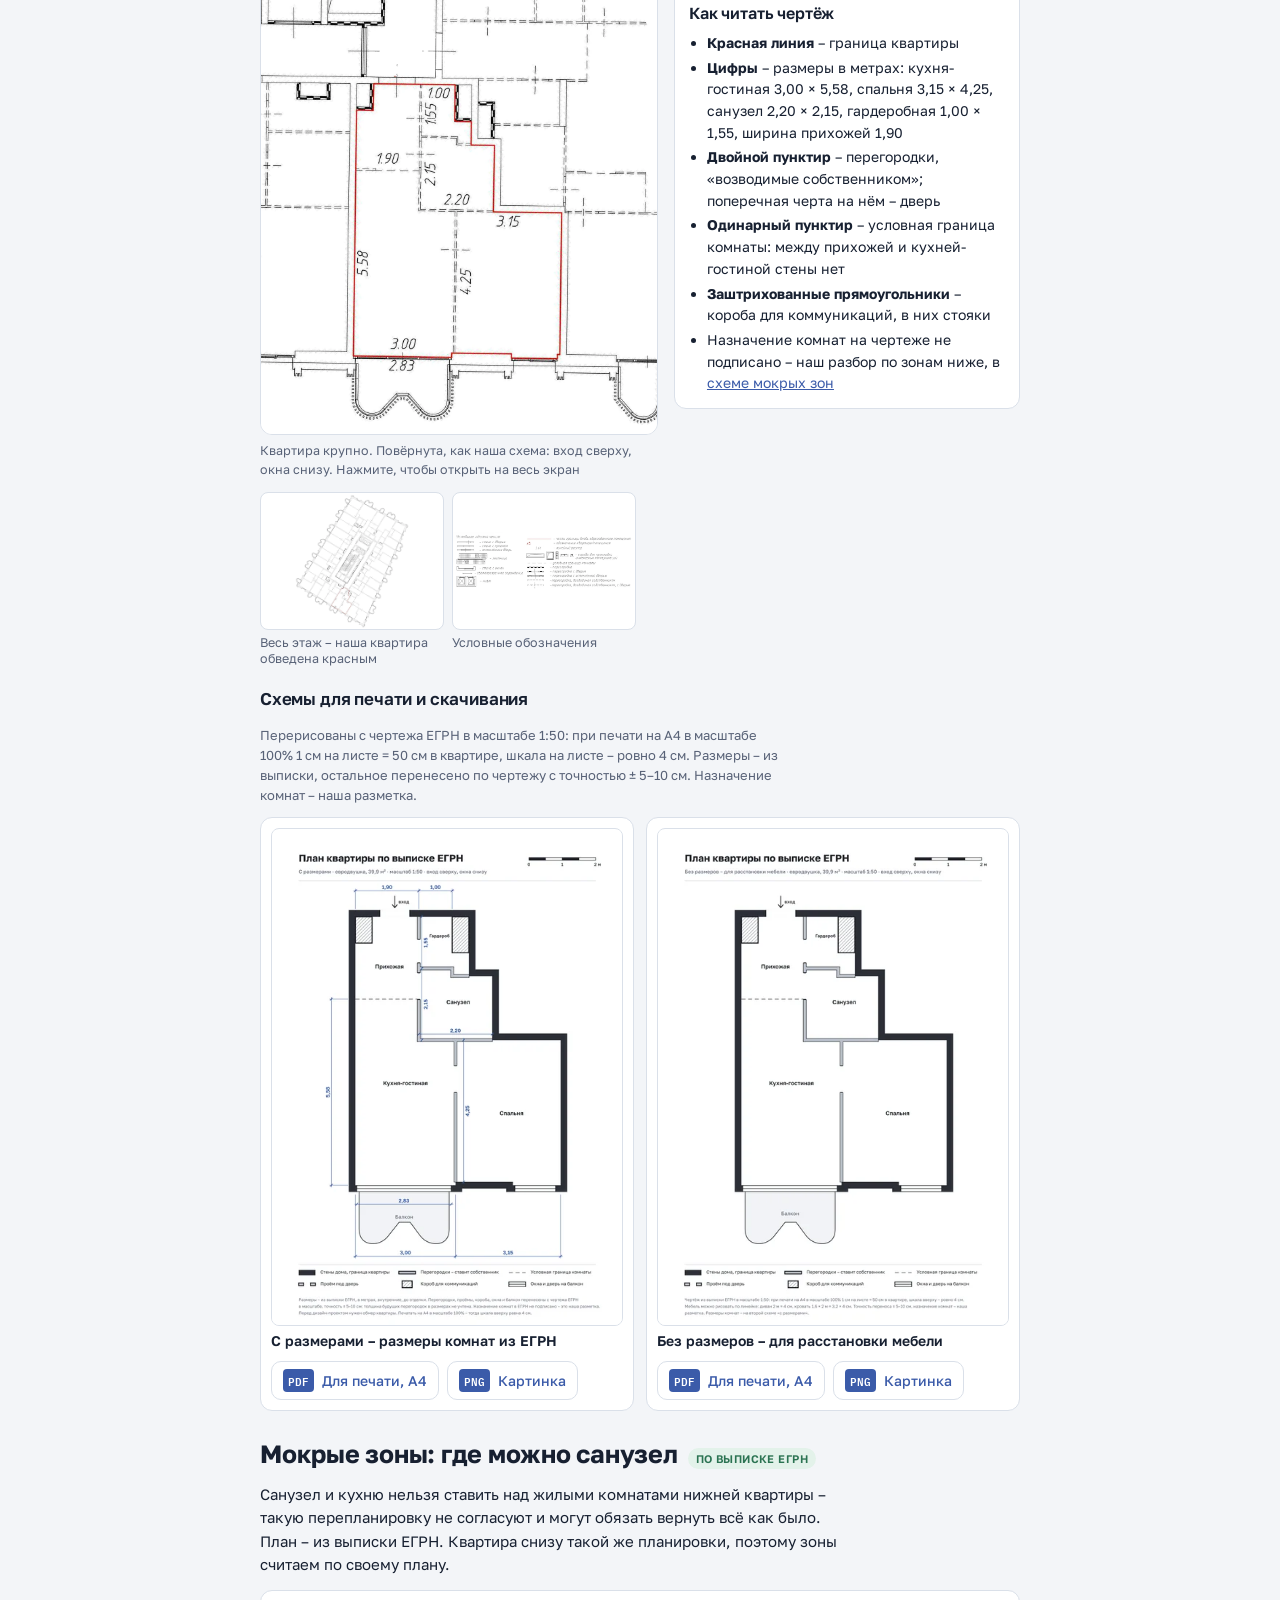
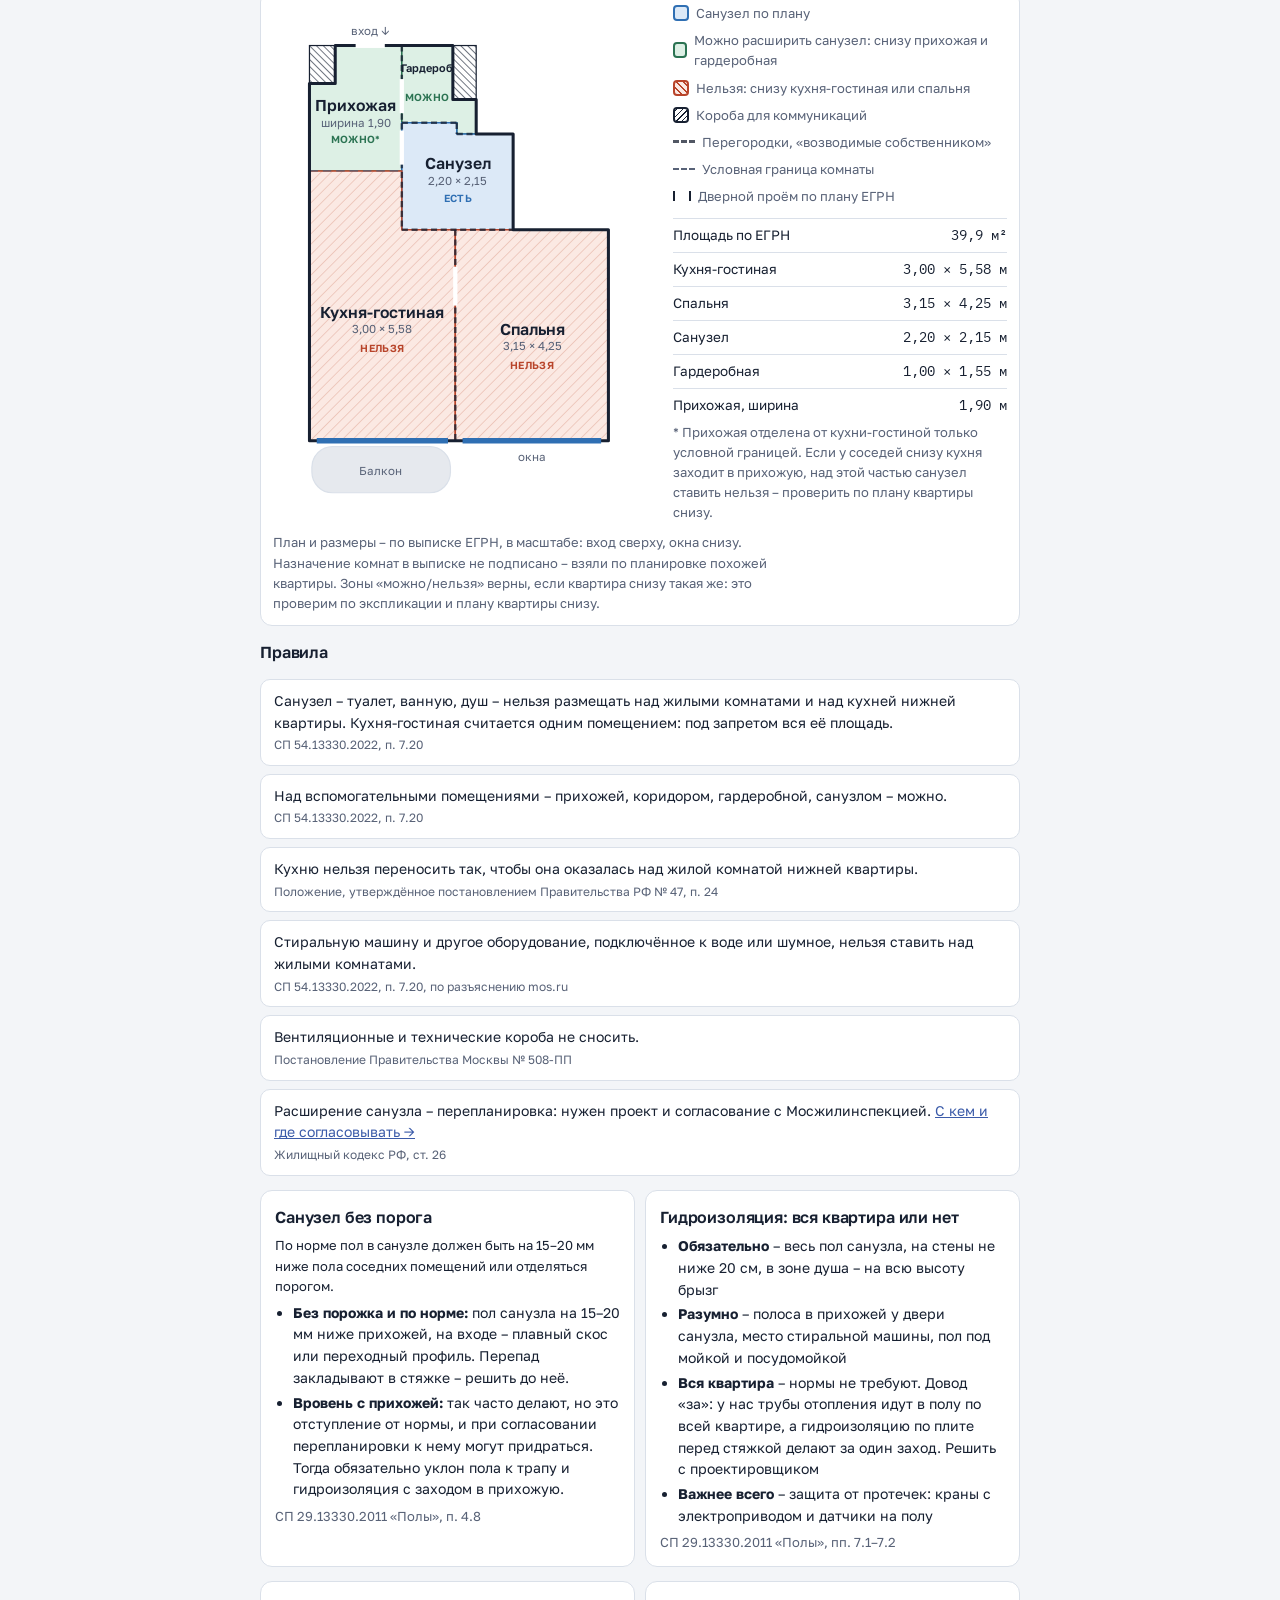
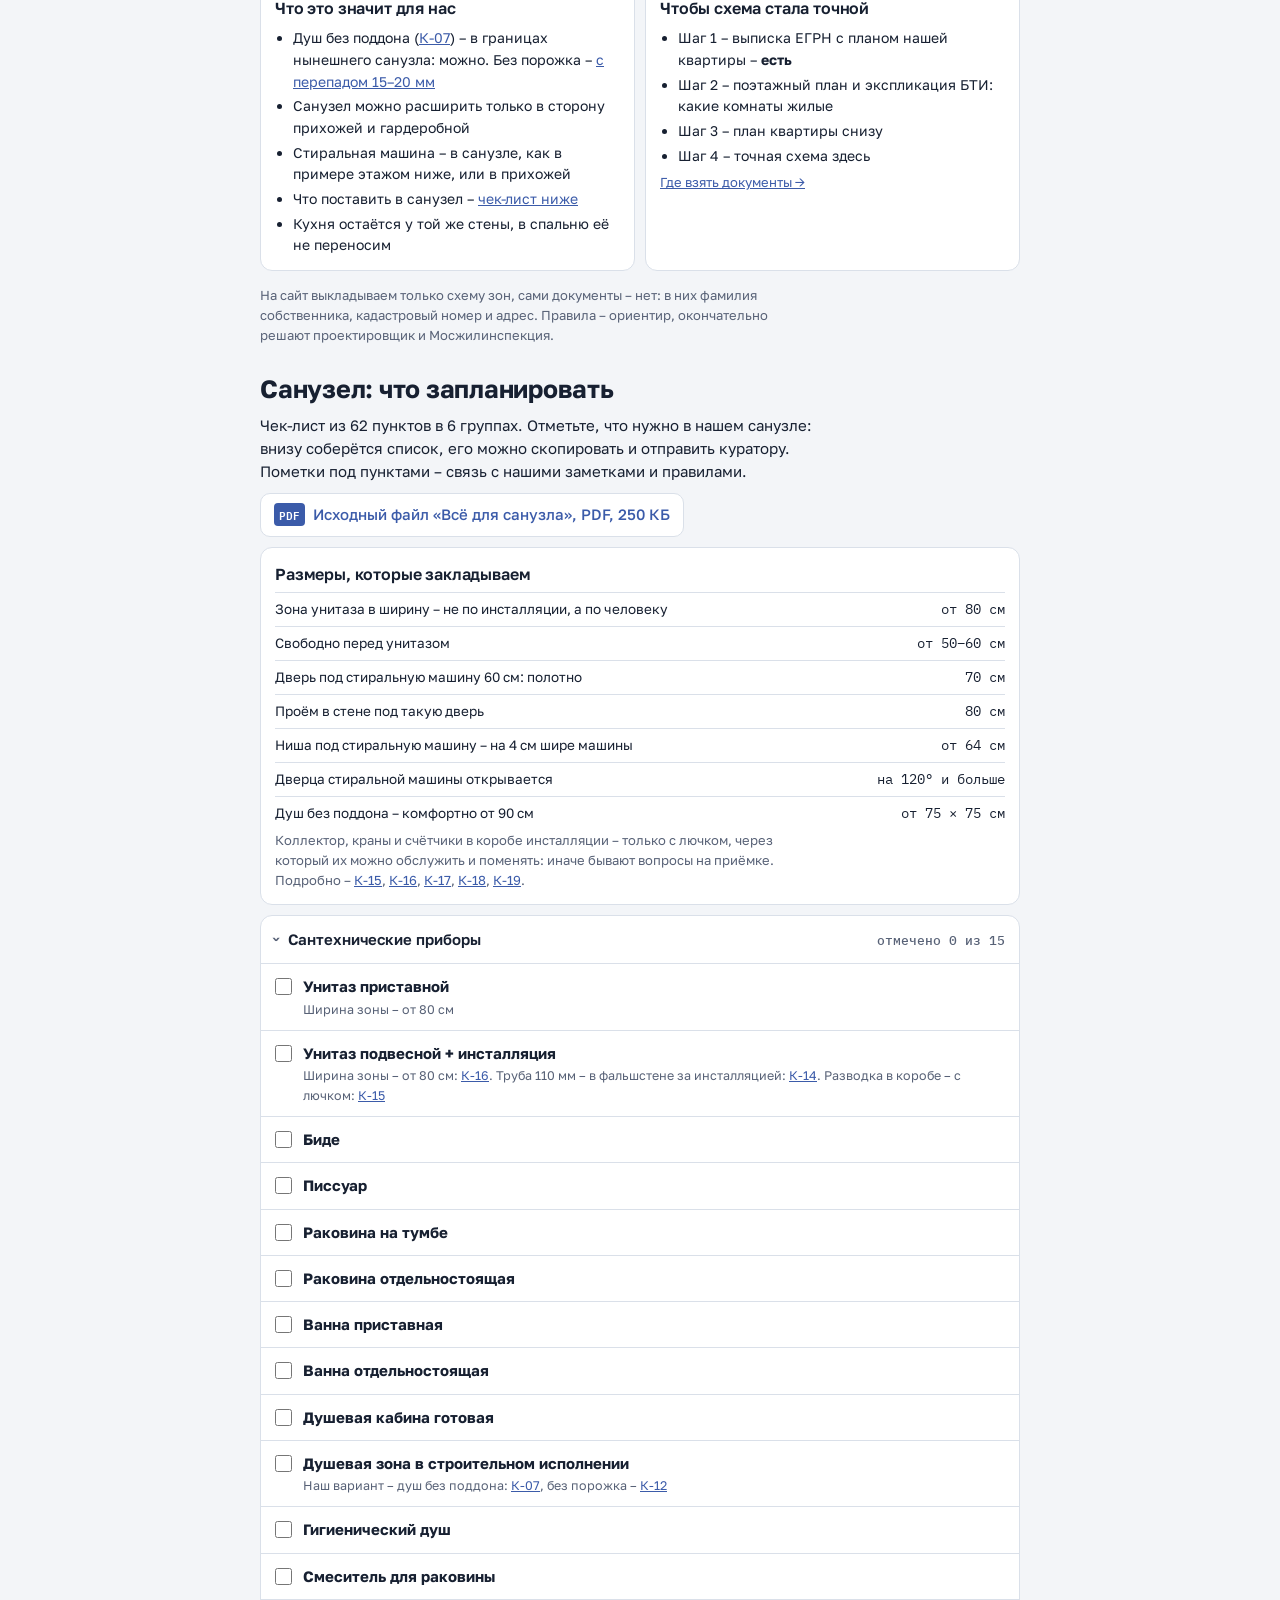
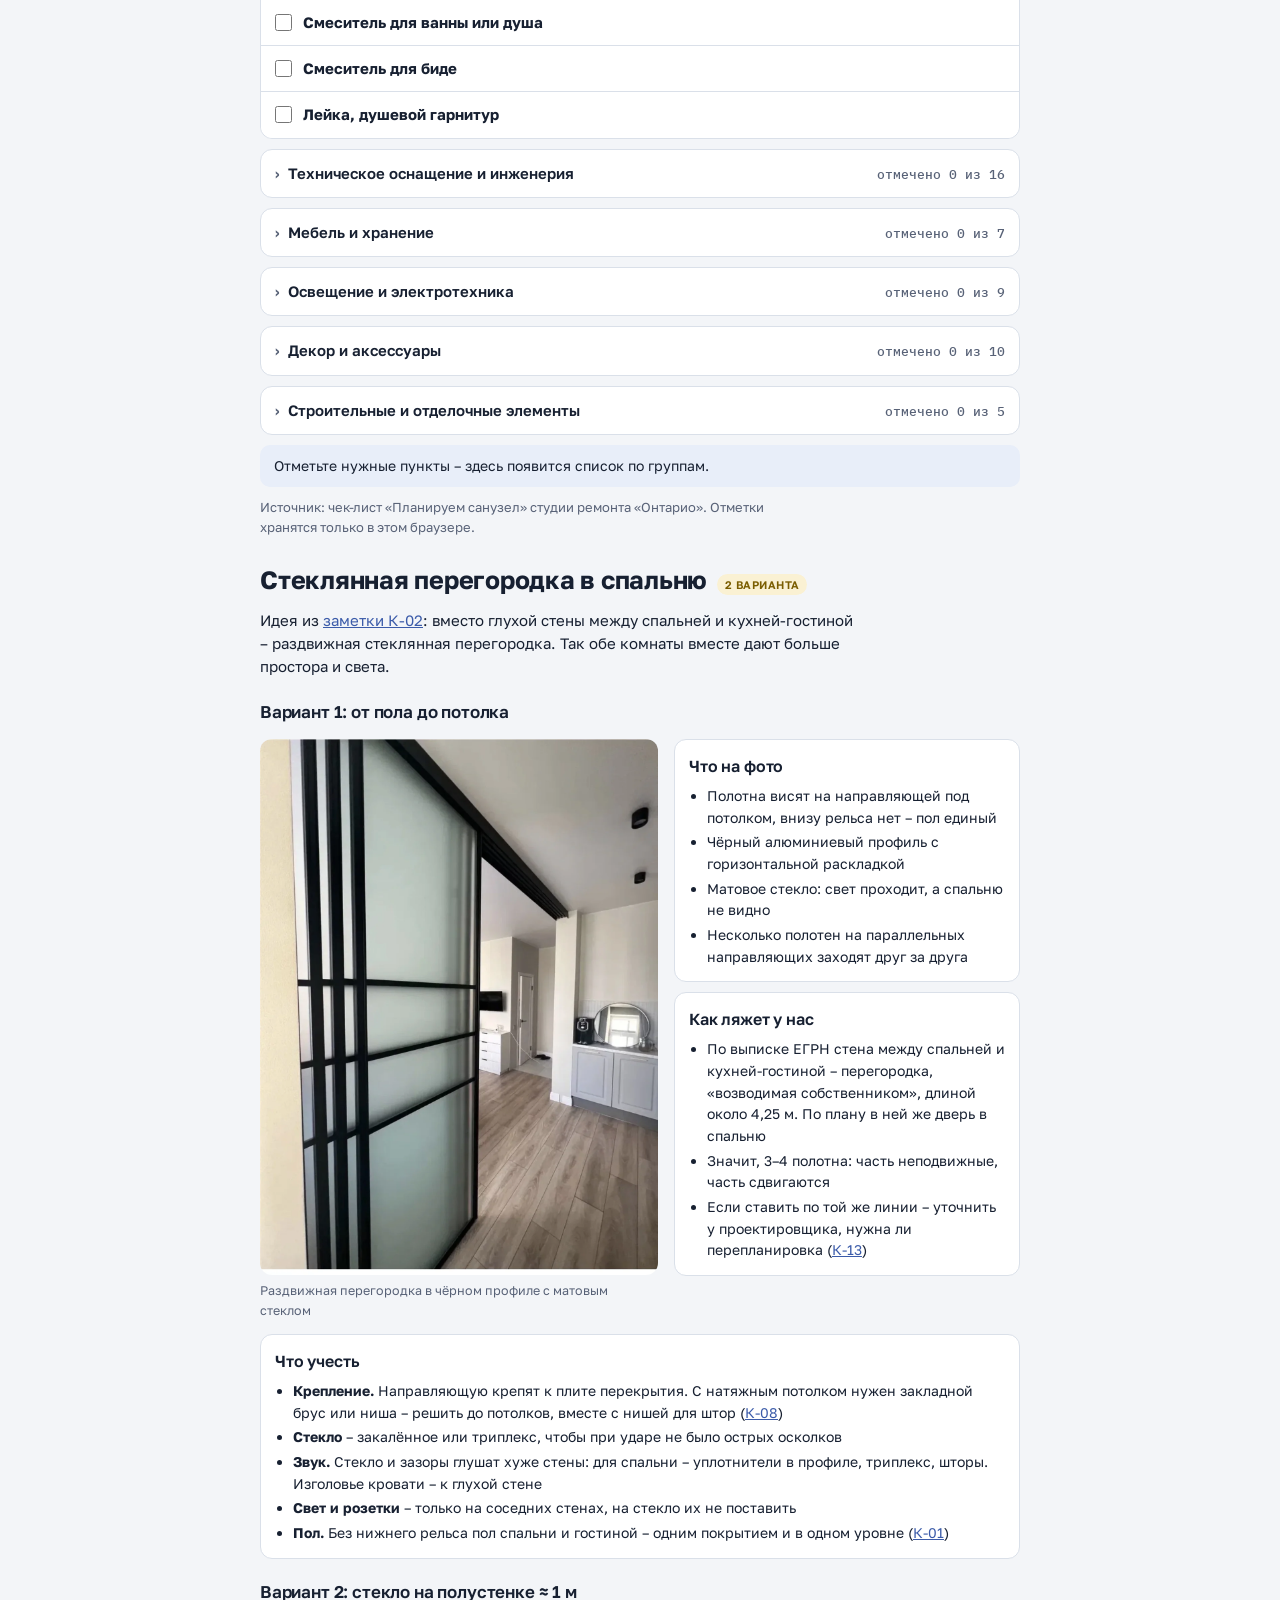
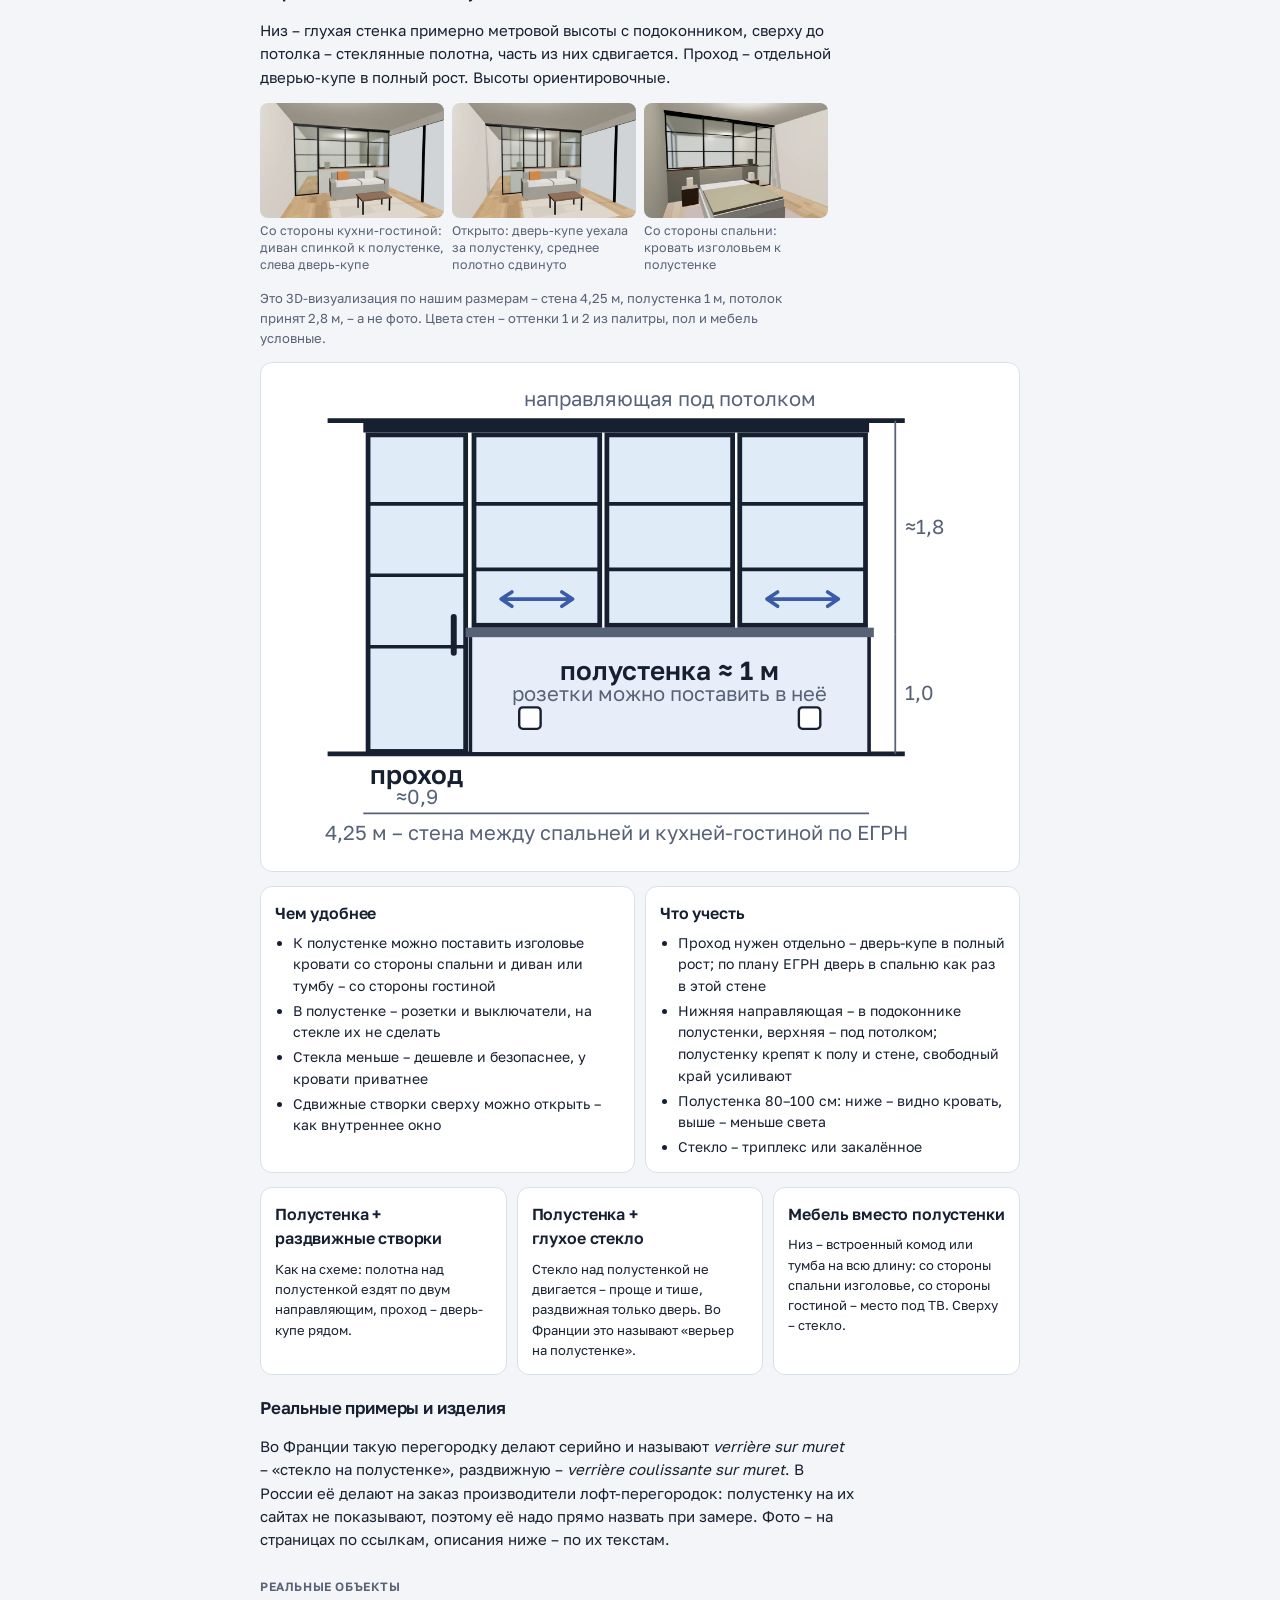
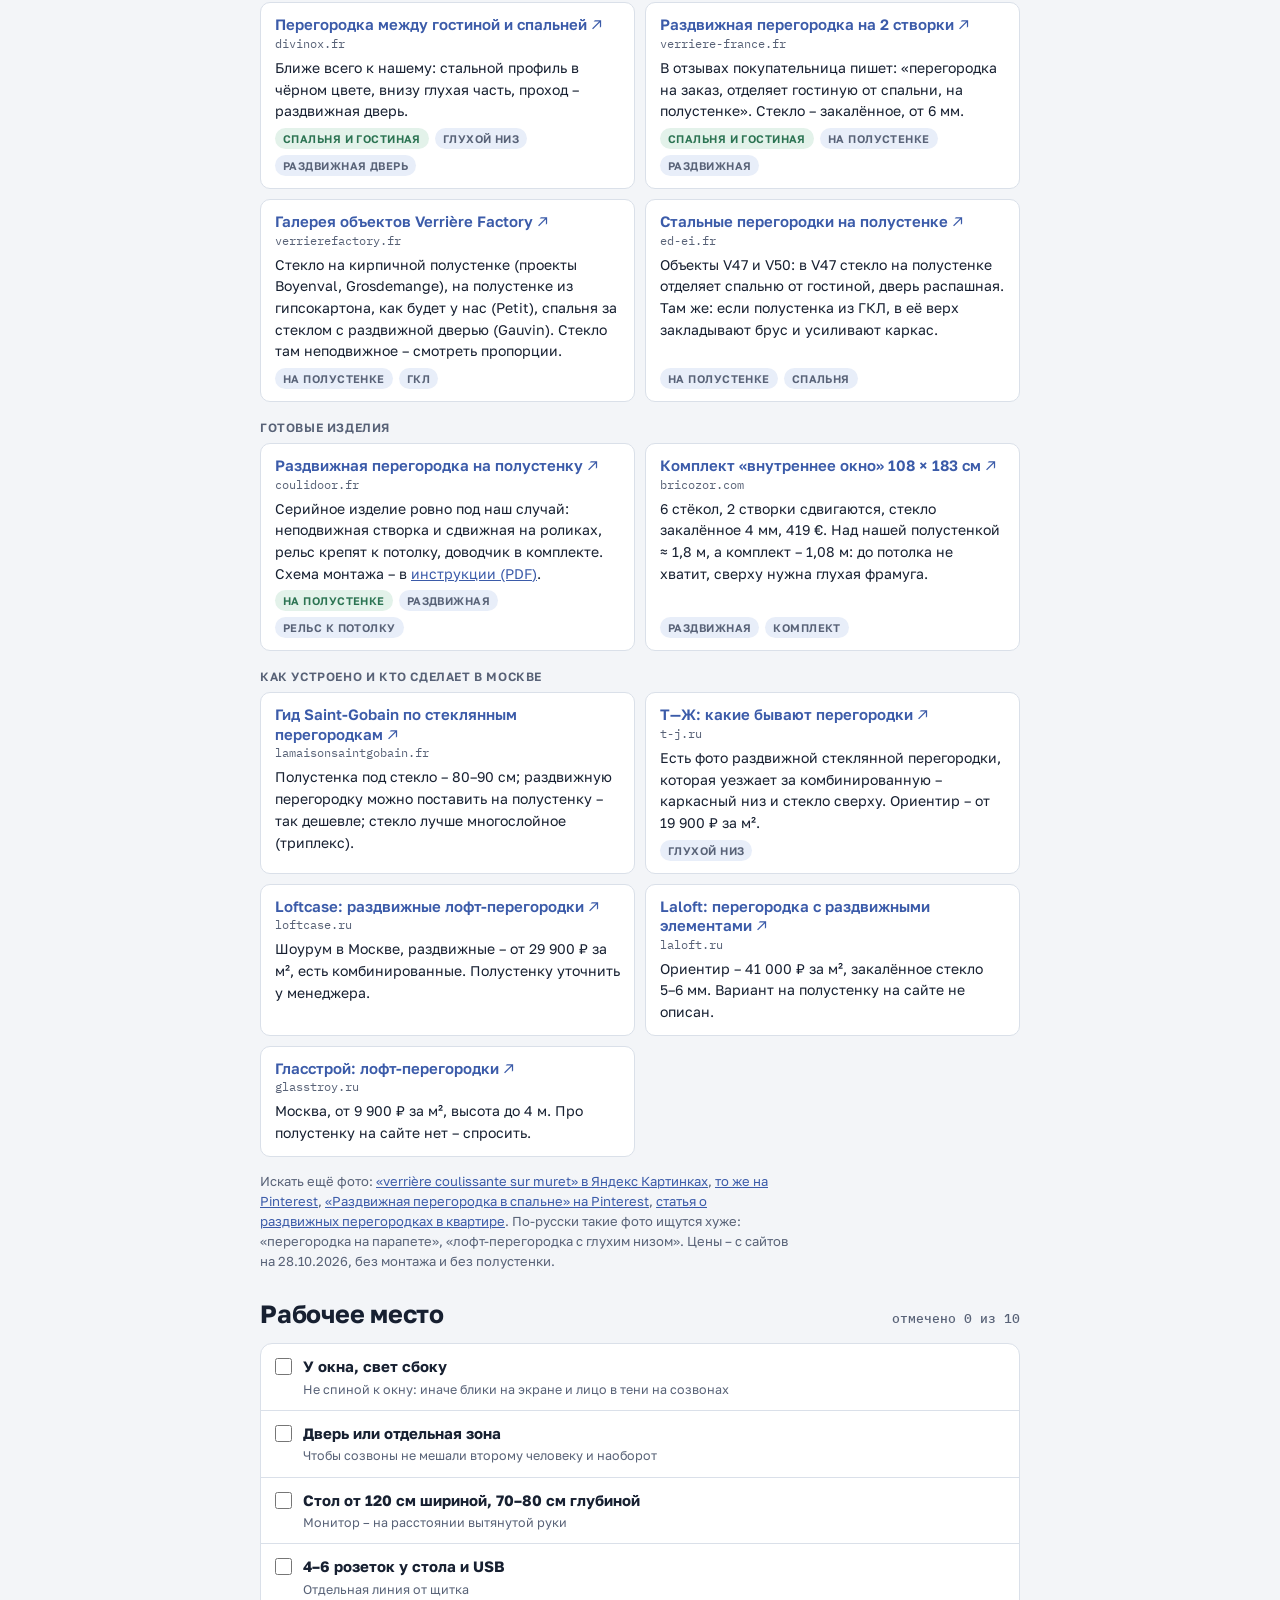
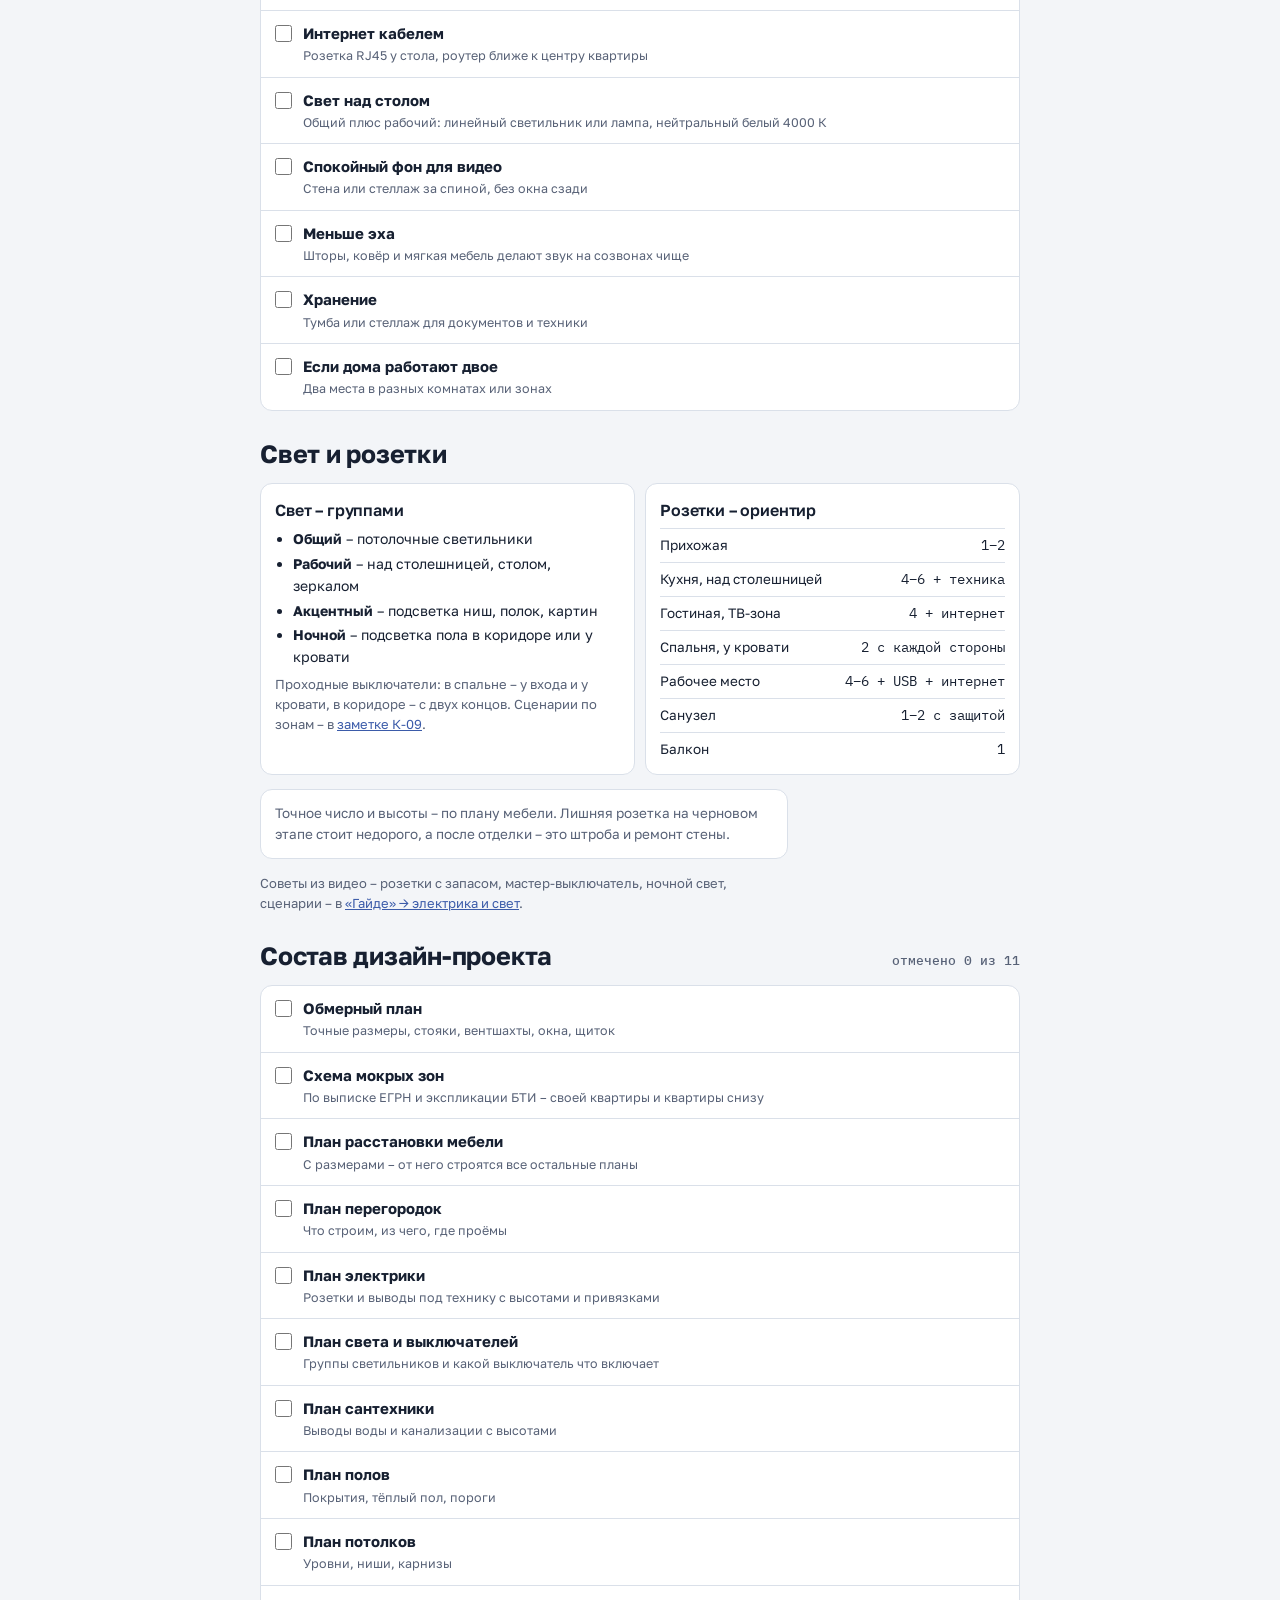
==== commit ee25038c: "Дизайн: план квартиры по обмеру с размерами в сантиметрах Стены, окна, высоты, стояки и вентиляция; " ====
--- a/dizain/index.html
+++ b/dizain/index.html
@@ -19,7 +19,7 @@
 </header>
 
 <div class="hero">
-  <div class="eyebrow">Дизайн · черновик · обновлено 29.10.2026</div>
+  <div class="eyebrow">Дизайн · черновик · обновлено 02.11.2026</div>
   <h1>Дизайн квартиры</h1>
   <p class="muted">Дизайн-проект – это чертежи, по которым работает бригада: где стены, розетки, свет и выводы воды. Его делают до начала черновых работ.</p>
   <dl class="facts">
@@ -29,7 +29,7 @@
     <div><dt>Жильцы</dt><dd>2 человека<small>нужно рабочее место дома</small></dd></div>
   </dl>
   <nav class="toc" aria-label="Разделы страницы">
-    <a href="#primer">Пример</a><a href="#palitra">Палитра</a><a href="#zony">Зоны</a><a href="#egrn">Чертёж ЕГРН</a><a href="#mokrye">Мокрые зоны</a><a href="#sanuzel">Санузел: чек-лист</a><a href="#steklo">Стеклянная перегородка</a><a href="#rabochee">Рабочее место</a><a href="#svet">Свет и розетки</a><a href="#proekt">Состав проекта</a><a href="#stil">Стиль и материалы</a>
+    <a href="#primer">Пример</a><a href="#palitra">Палитра</a><a href="#zony">Зоны</a><a href="#obmer">План по обмеру</a><a href="#egrn">Чертёж ЕГРН</a><a href="#mokrye">Мокрые зоны</a><a href="#sanuzel">Санузел: чек-лист</a><a href="#steklo">Стеклянная перегородка</a><a href="#rabochee">Рабочее место</a><a href="#svet">Свет и розетки</a><a href="#proekt">Состав проекта</a><a href="#stil">Стиль и материалы</a>
   </nav>
 </div>
 
@@ -206,6 +206,40 @@
       </tbody>
     </table>
   </div>
+</section>
+
+<section id="obmer" class="album">
+  <div class="album-head"><h2>План по обмеру</h2><span class="chip c">Обмер 02.11.2026</span></div>
+  <p>Наш обмер квартиры в сантиметрах: стены, окна, вход, высоты, стояки и вентиляция. Внутренние перегородки не показаны – это коробка для планировки. Короба обеих шахт идут под демонтаж: справа остаётся шахта стояков 55 см, слева – воздуховод и кухонный стояк.</p>
+  <div class="dlgrid" data-gallery>
+    <div class="dlcard">
+      <figure><a class="ph" href="files/plan-obmer-s-razmerami.png"><img src="img/t-plan-obmer-s-razmerami.webp" alt="План квартиры по обмеру с размерами в сантиметрах" loading="lazy" width="480" height="679"></a><figcaption>С размерами, в сантиметрах</figcaption></figure>
+      <div class="dlrow"><a class="filelink" href="files/plan-obmer-s-razmerami.pdf" download>Для печати, A4</a><a class="filelink png" href="files/plan-obmer-s-razmerami.png" download>Картинка</a></div>
+    </div>
+    <div class="dlcard">
+      <figure><a class="ph" href="files/plan-obmer-bez-razmerov.png"><img src="img/t-plan-obmer-bez-razmerov.webp" alt="План квартиры по обмеру без размеров" loading="lazy" width="480" height="679"></a><figcaption>Без размеров – для расстановки мебели</figcaption></figure>
+      <div class="dlrow"><a class="filelink" href="files/plan-obmer-bez-razmerov.pdf" download>Для печати, A4</a><a class="filelink png" href="files/plan-obmer-bez-razmerov.png" download>Картинка</a></div>
+    </div>
+  </div>
+  <div class="grid2">
+    <div class="panel">
+      <h3>Главные размеры</h3>
+      <div class="kv"><span>Длина от входа до окон</span><span>816 см</span></div>
+      <div class="kv"><span>Ширина: у входа / в середине / у окон</span><span>290 / 414 / 618 см</span></div>
+      <div class="kv"><span>Высота: плита – потолок</span><span>307 см</span></div>
+      <div class="kv"><span>Порог входной двери над плитой</span><span>8 см</span></div>
+      <div class="kv"><span>Площадь пола без коробов</span><span>≈ 39,8 м²</span></div>
+    </div>
+    <div class="panel">
+      <h3>Что уточнить</h3>
+      <ul>
+        <li>По окнам 299 + 174 + 140 + 13 = 626 см при ширине 618 – 8 см расхождения из-за откосов. Перемерить проёмы по раме и по откосу</li>
+        <li>Стояки и вентиляция нанесены по фото, точность ± 10–15 см – перед проектом снять рулеткой</li>
+        <li>Если чистовой пол вровень с порогом, до потолка остаётся около 299 см – без потолка и покрытия</li>
+      </ul>
+    </div>
+  </div>
+  <p class="small muted">Масштаб 1:50: при печати на A4 в масштабе 100% шкала вверху листа равна 4 см. Фото стояков и вентиляции – в <a href="../foto/#nasha">«Фото → Наша квартира»</a>.</p>
 </section>
 
 <section id="egrn" class="album">
--- a/assets/site.css
+++ b/assets/site.css
@@ -232,7 +232,7 @@
 dialog.lb::backdrop{background:rgba(8,10,14,.94)}
 dialog.lb[open]{display:grid;grid-template-rows:minmax(0,1fr) auto}
 .lb-stage{position:relative;display:grid;place-items:center;min-height:0;padding:calc(env(safe-area-inset-top,0px) + 48px) max(8px,env(safe-area-inset-right,0px)) 8px max(8px,env(safe-area-inset-left,0px))}
-.lb-stage img{max-width:100%;max-height:100%;object-fit:contain;border-radius:4px;user-select:none}
+.lb-stage img{max-width:100%;max-height:calc(100vh - 130px);max-height:calc(100dvh - 130px);object-fit:contain;border-radius:4px;user-select:none}
 .lb-cap{padding:10px max(16px,env(safe-area-inset-right,0px)) calc(14px + env(safe-area-inset-bottom,0px)) max(16px,env(safe-area-inset-left,0px));font-size:14px;line-height:1.45;text-align:center;color:#D5DAE3}
 .lb-cap .n{font:500 12px var(--f-num);color:#9AA3B5;display:block;margin-bottom:2px}
 .lb button{position:absolute;border:none;background:rgba(255,255,255,.12);color:#fff;width:44px;height:44px;border-radius:50%;font-size:22px;line-height:1;cursor:pointer;display:grid;place-items:center}
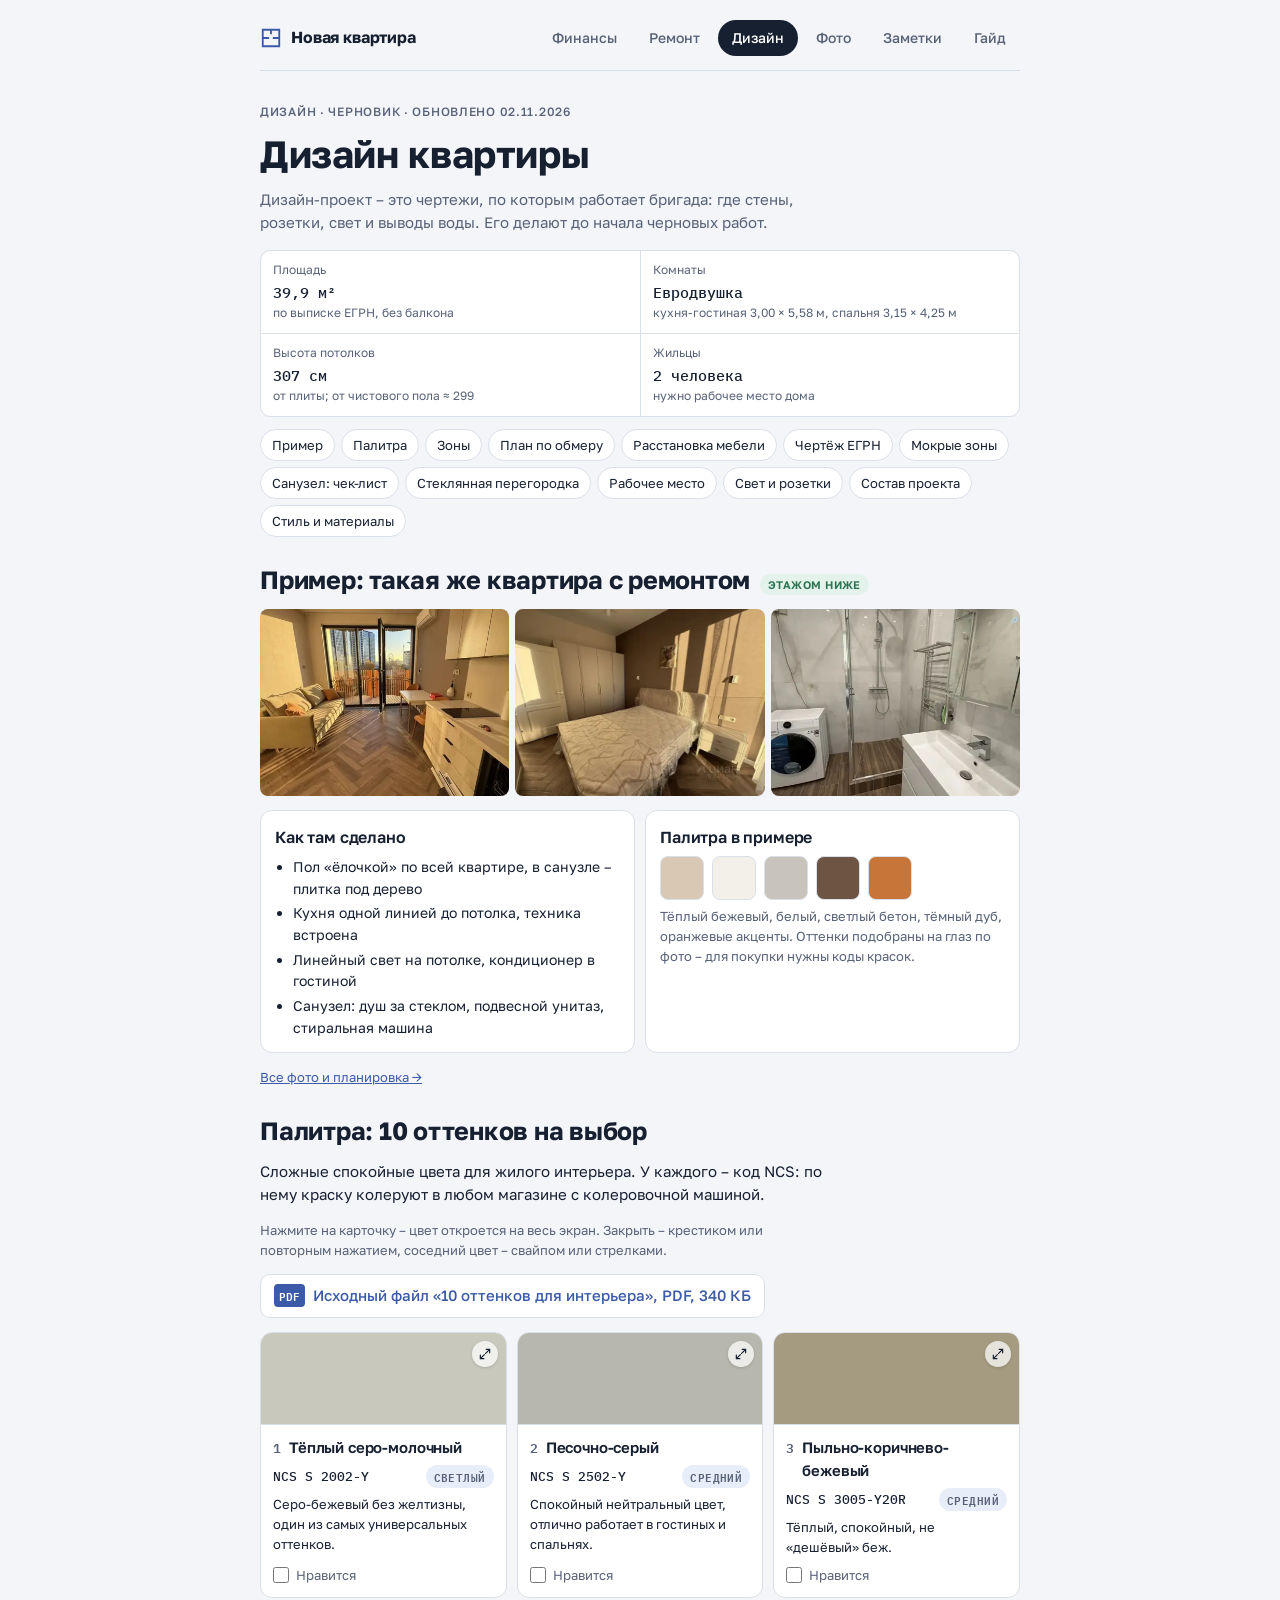
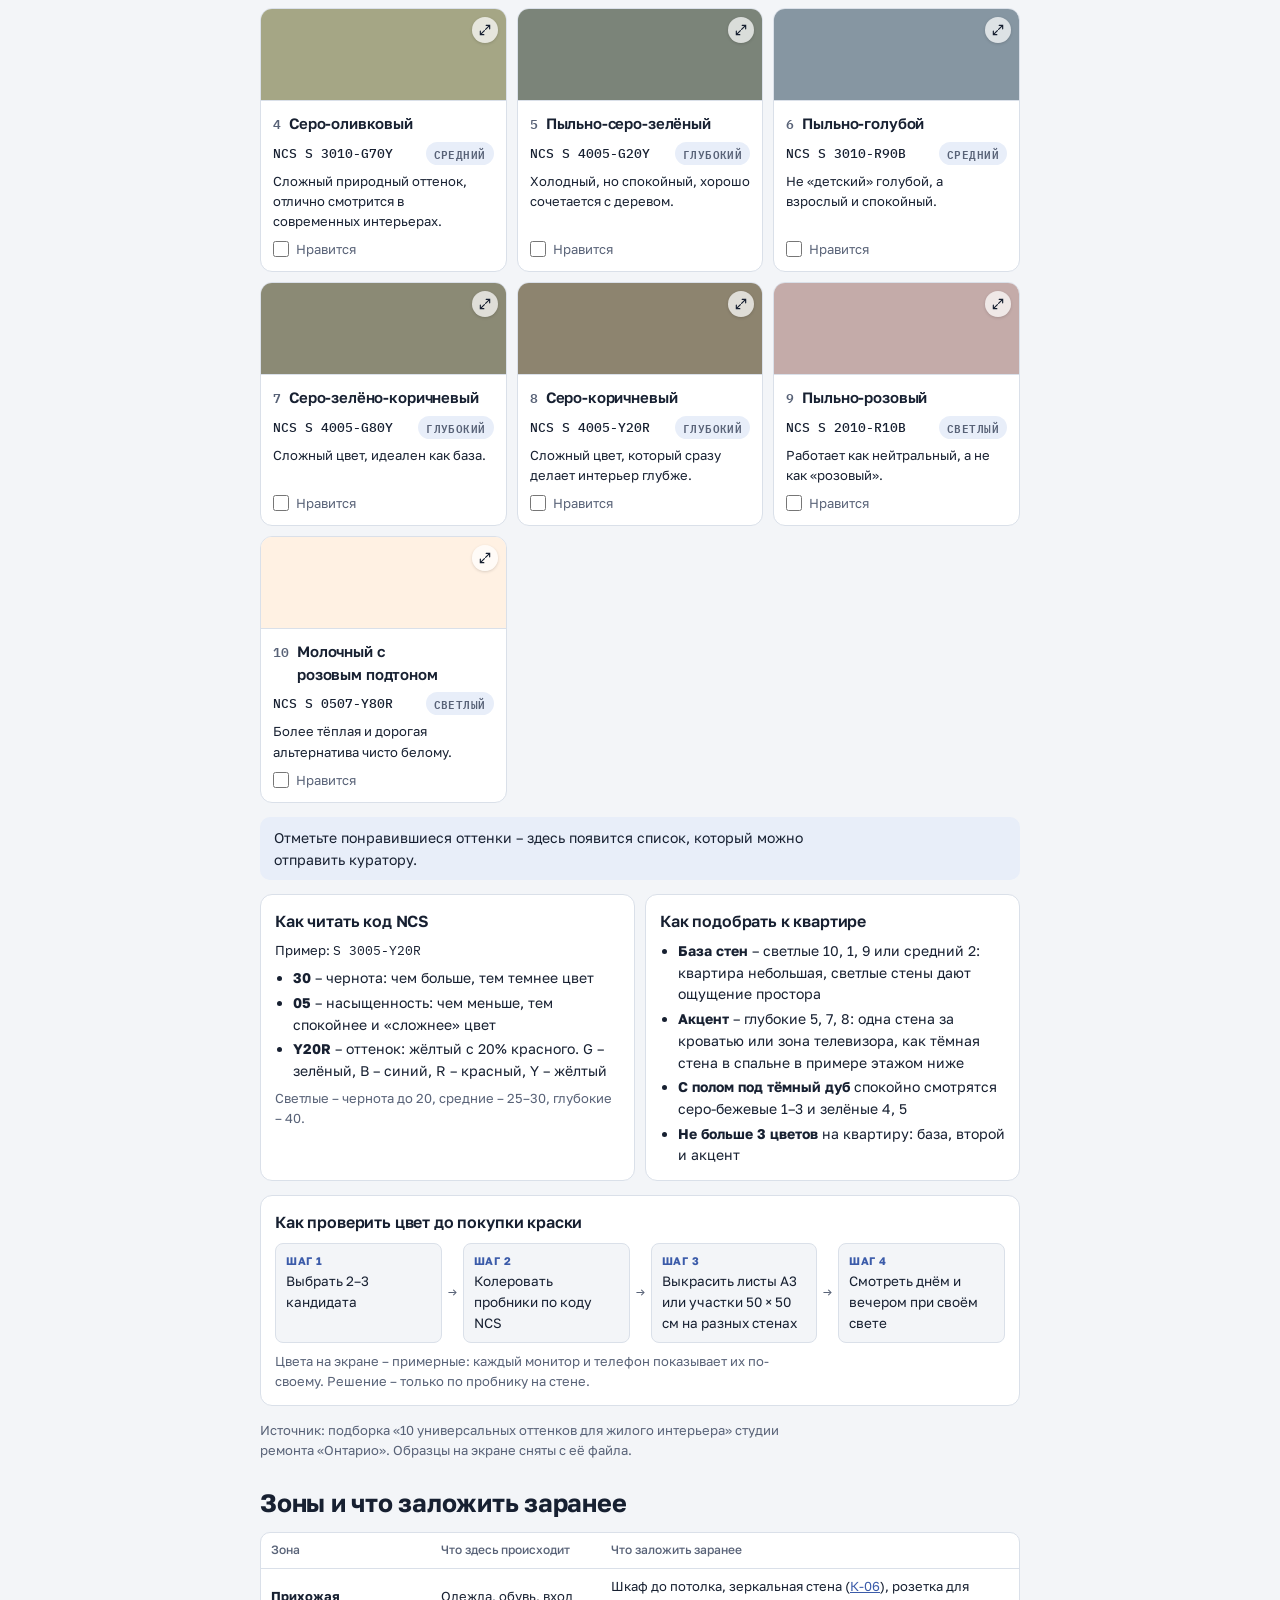
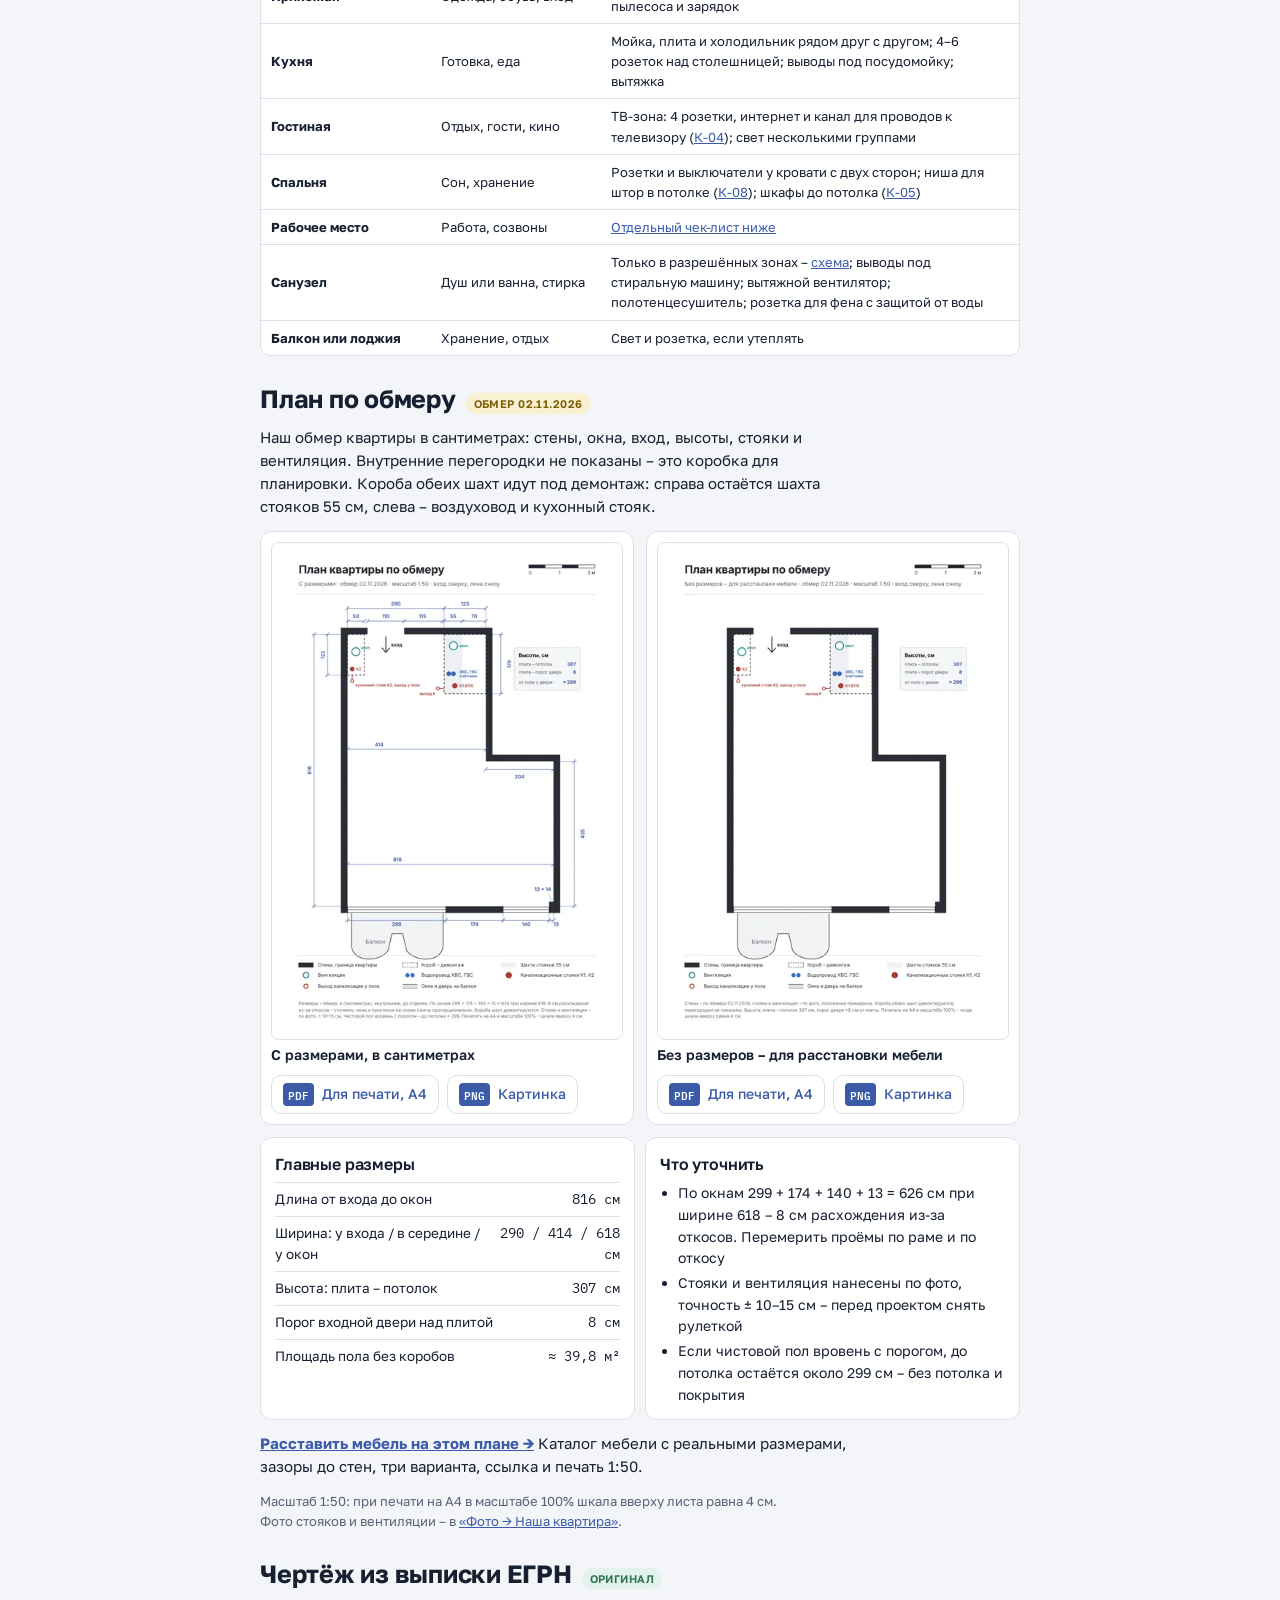
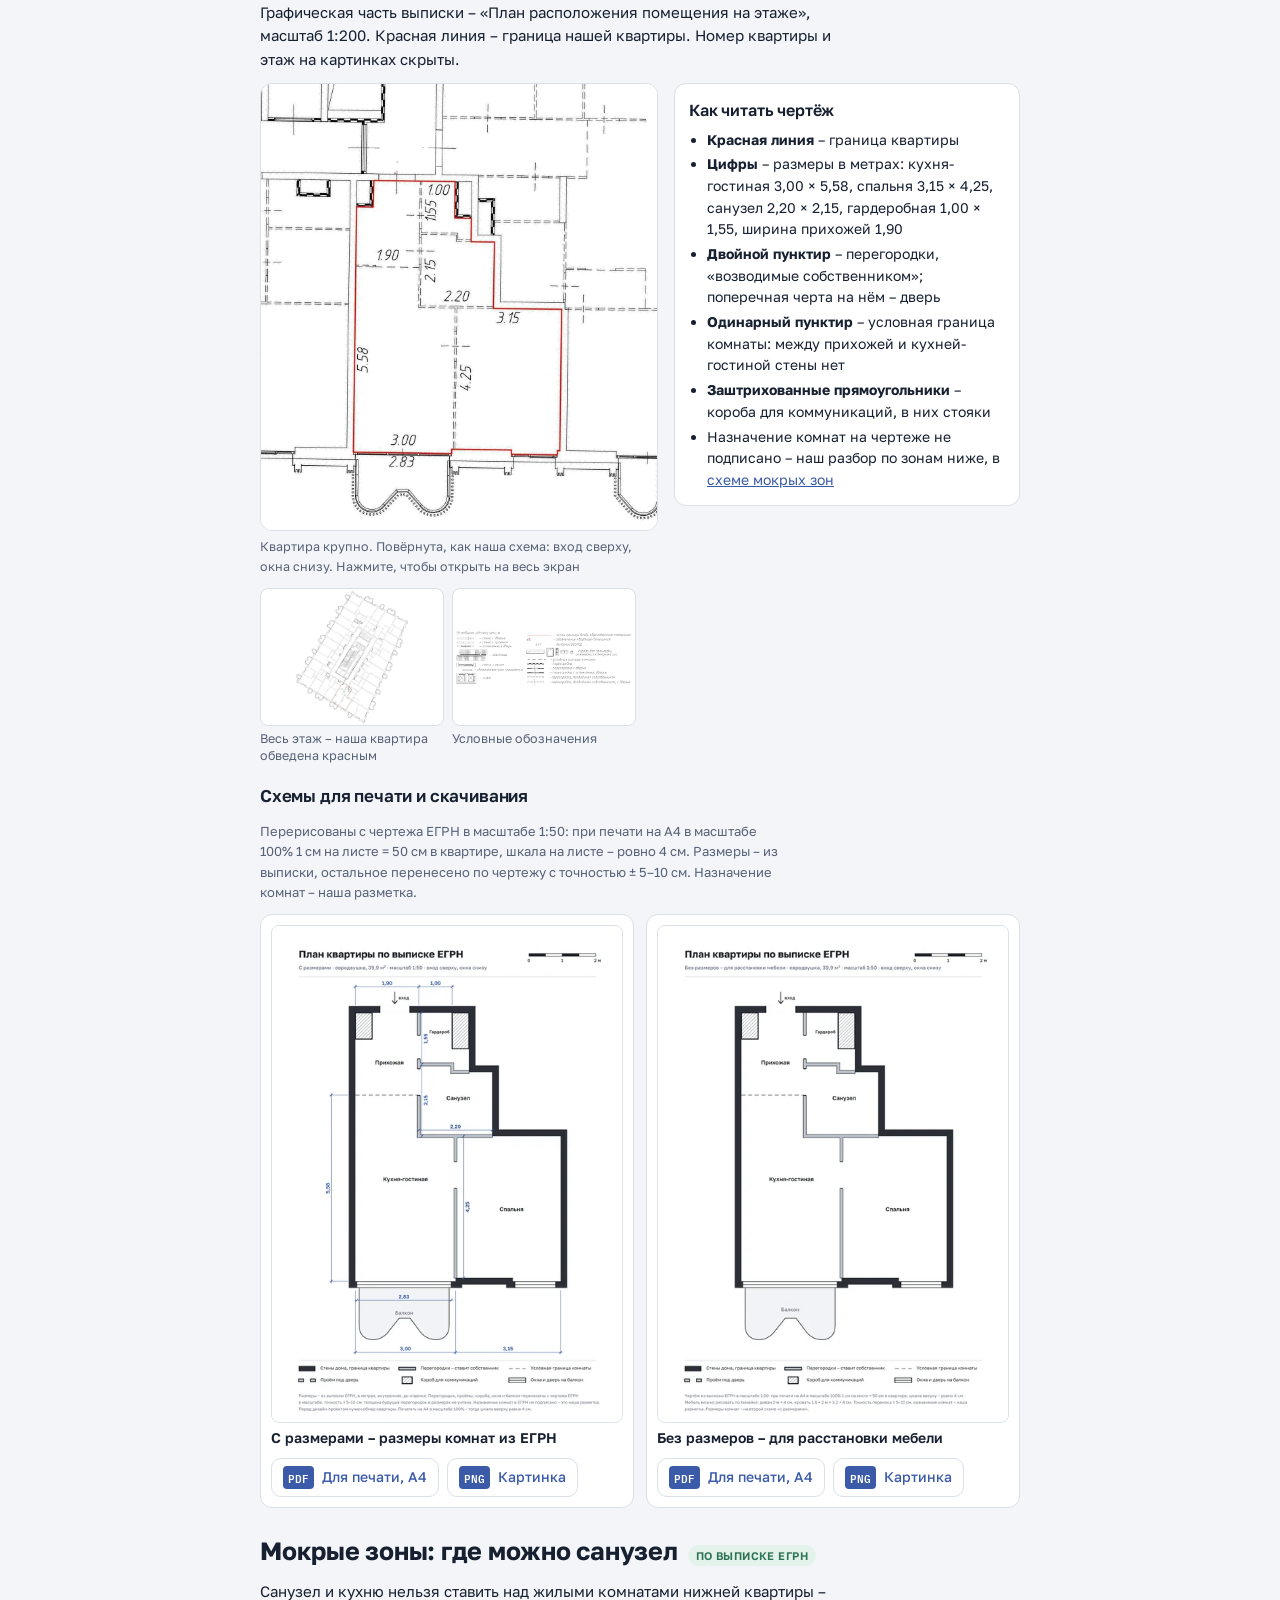
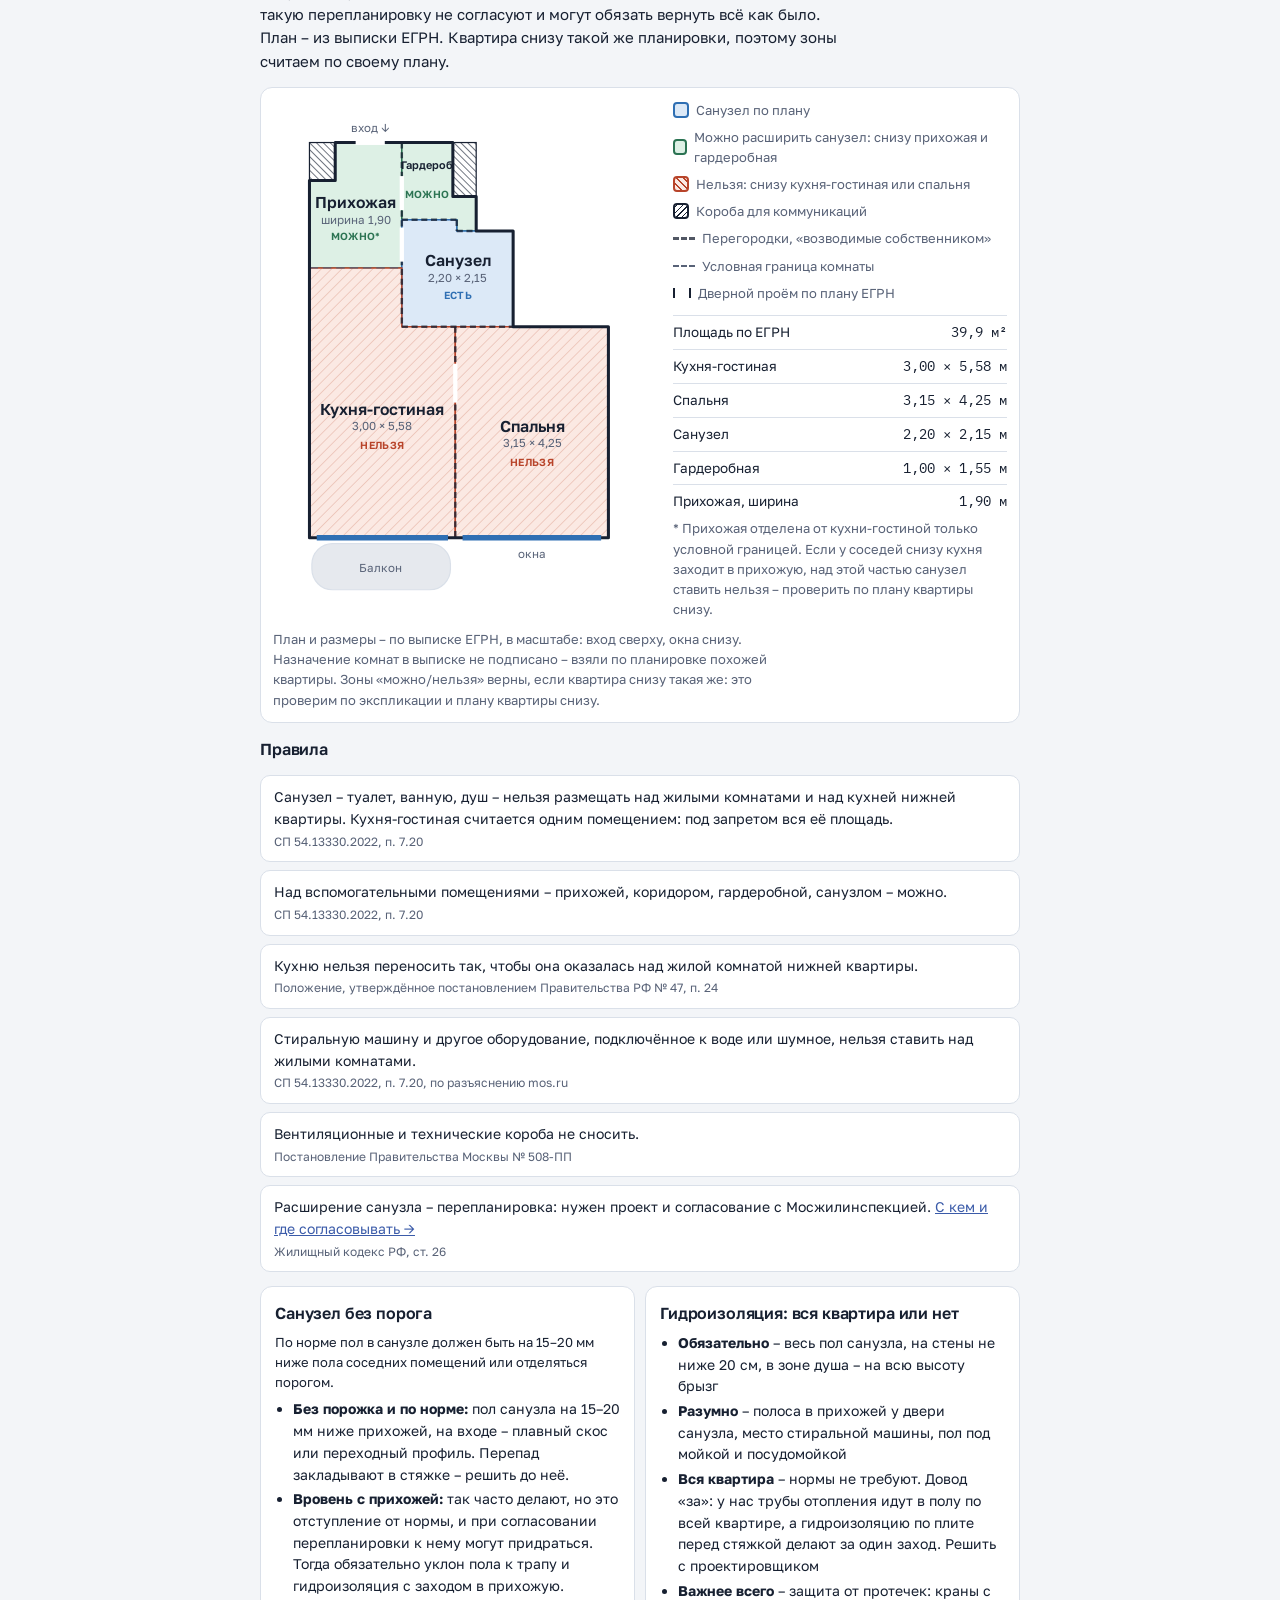
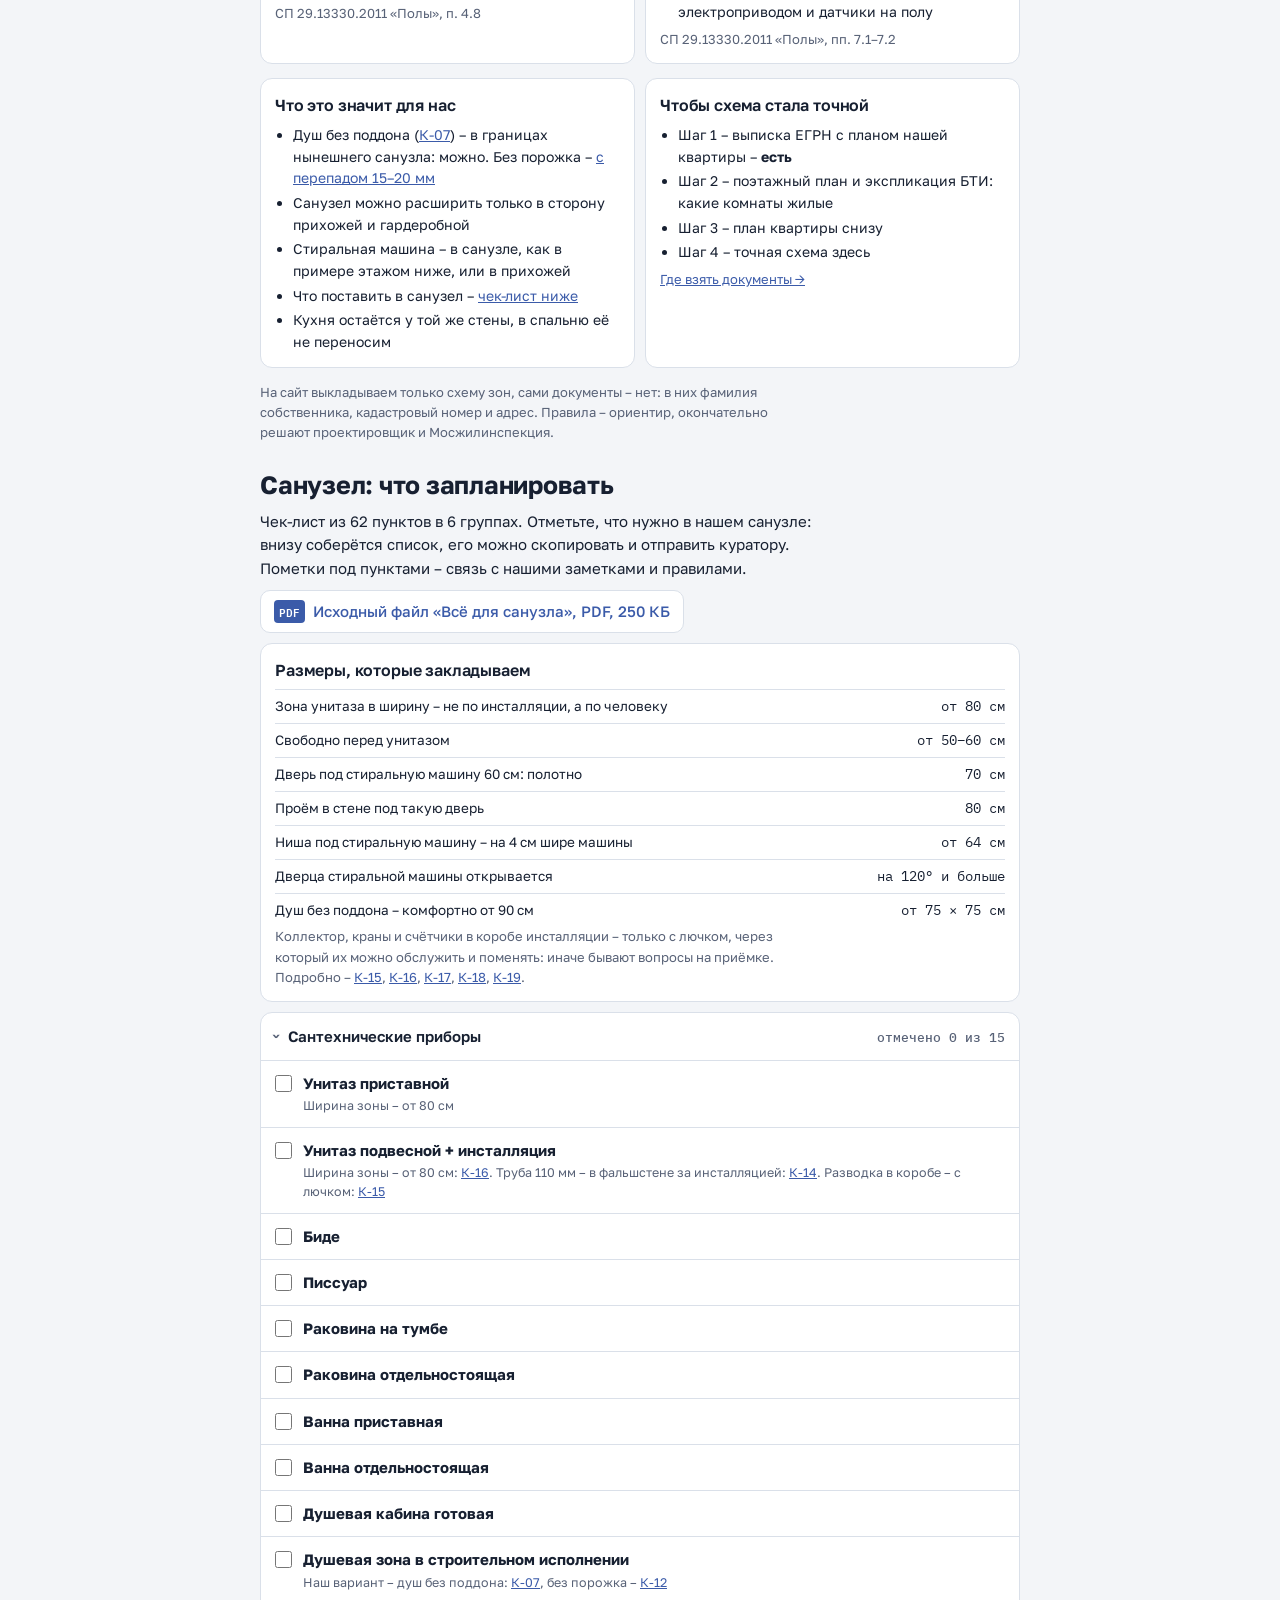
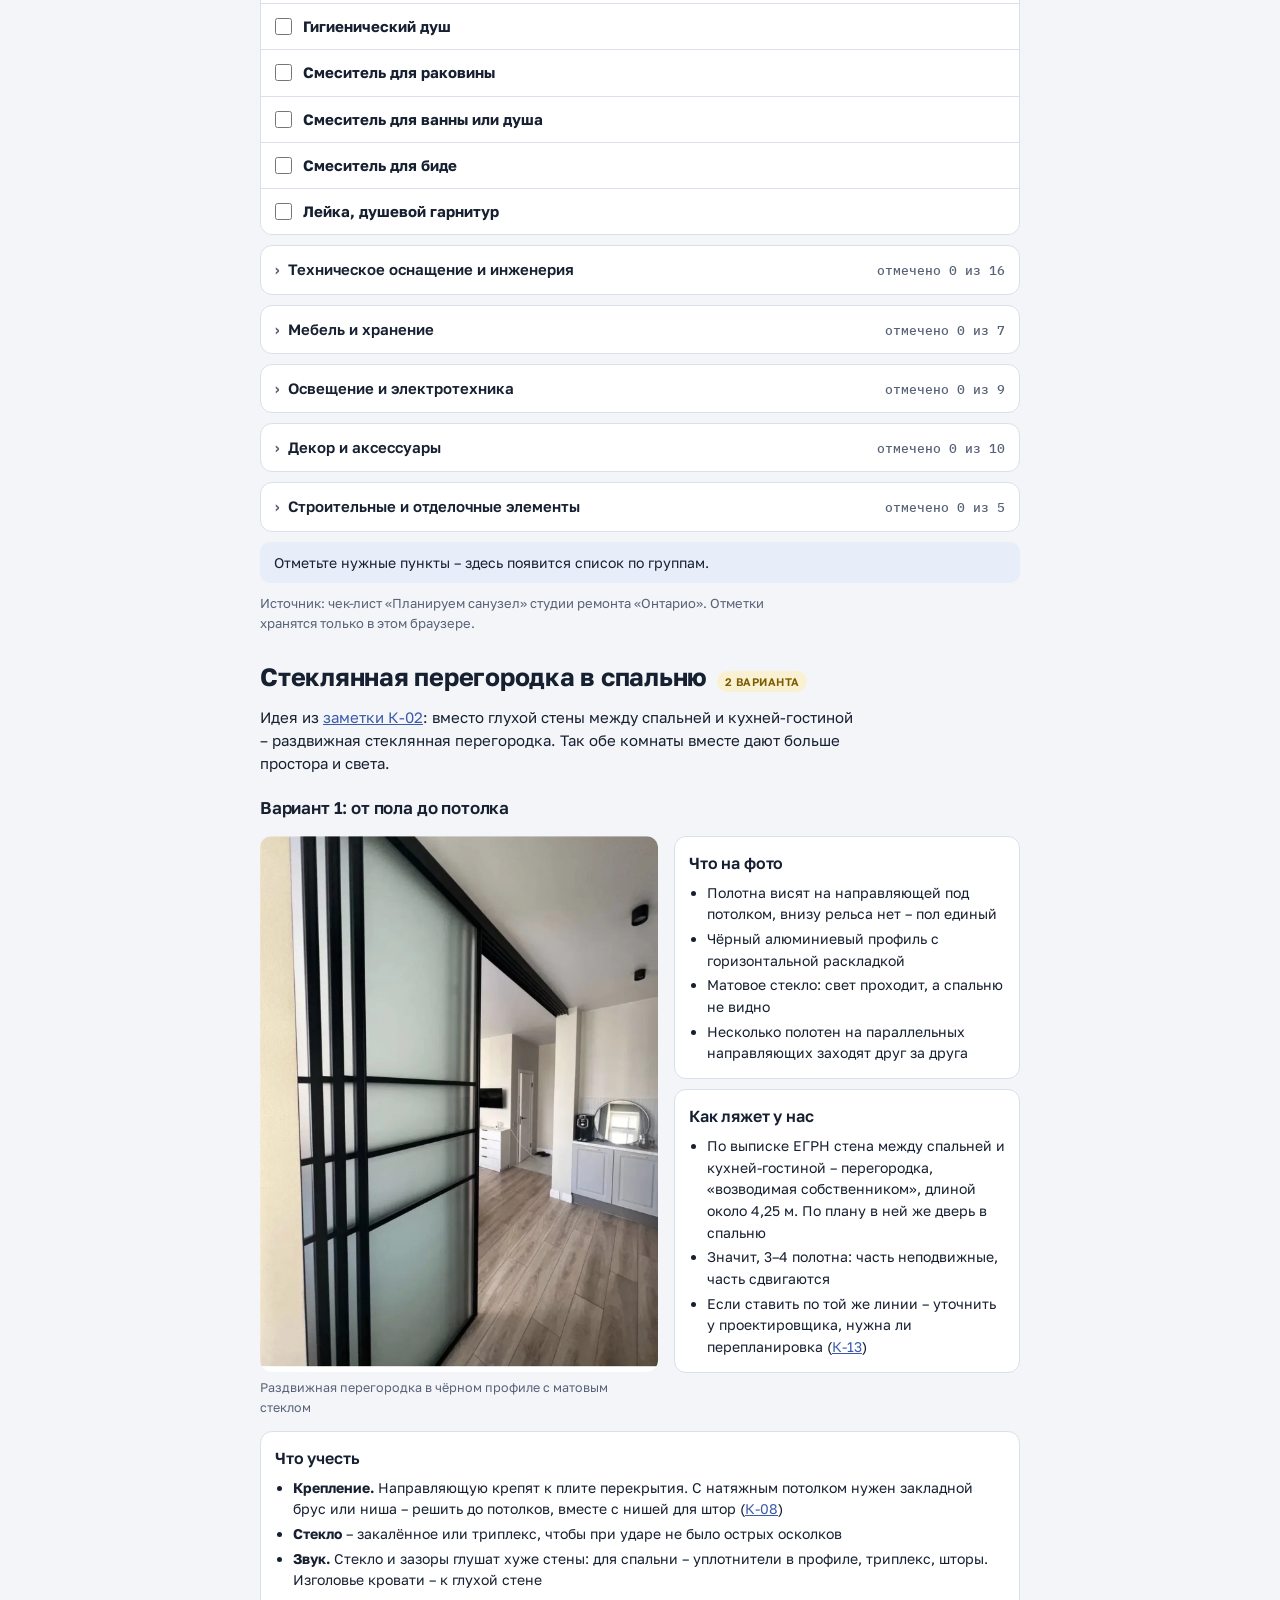
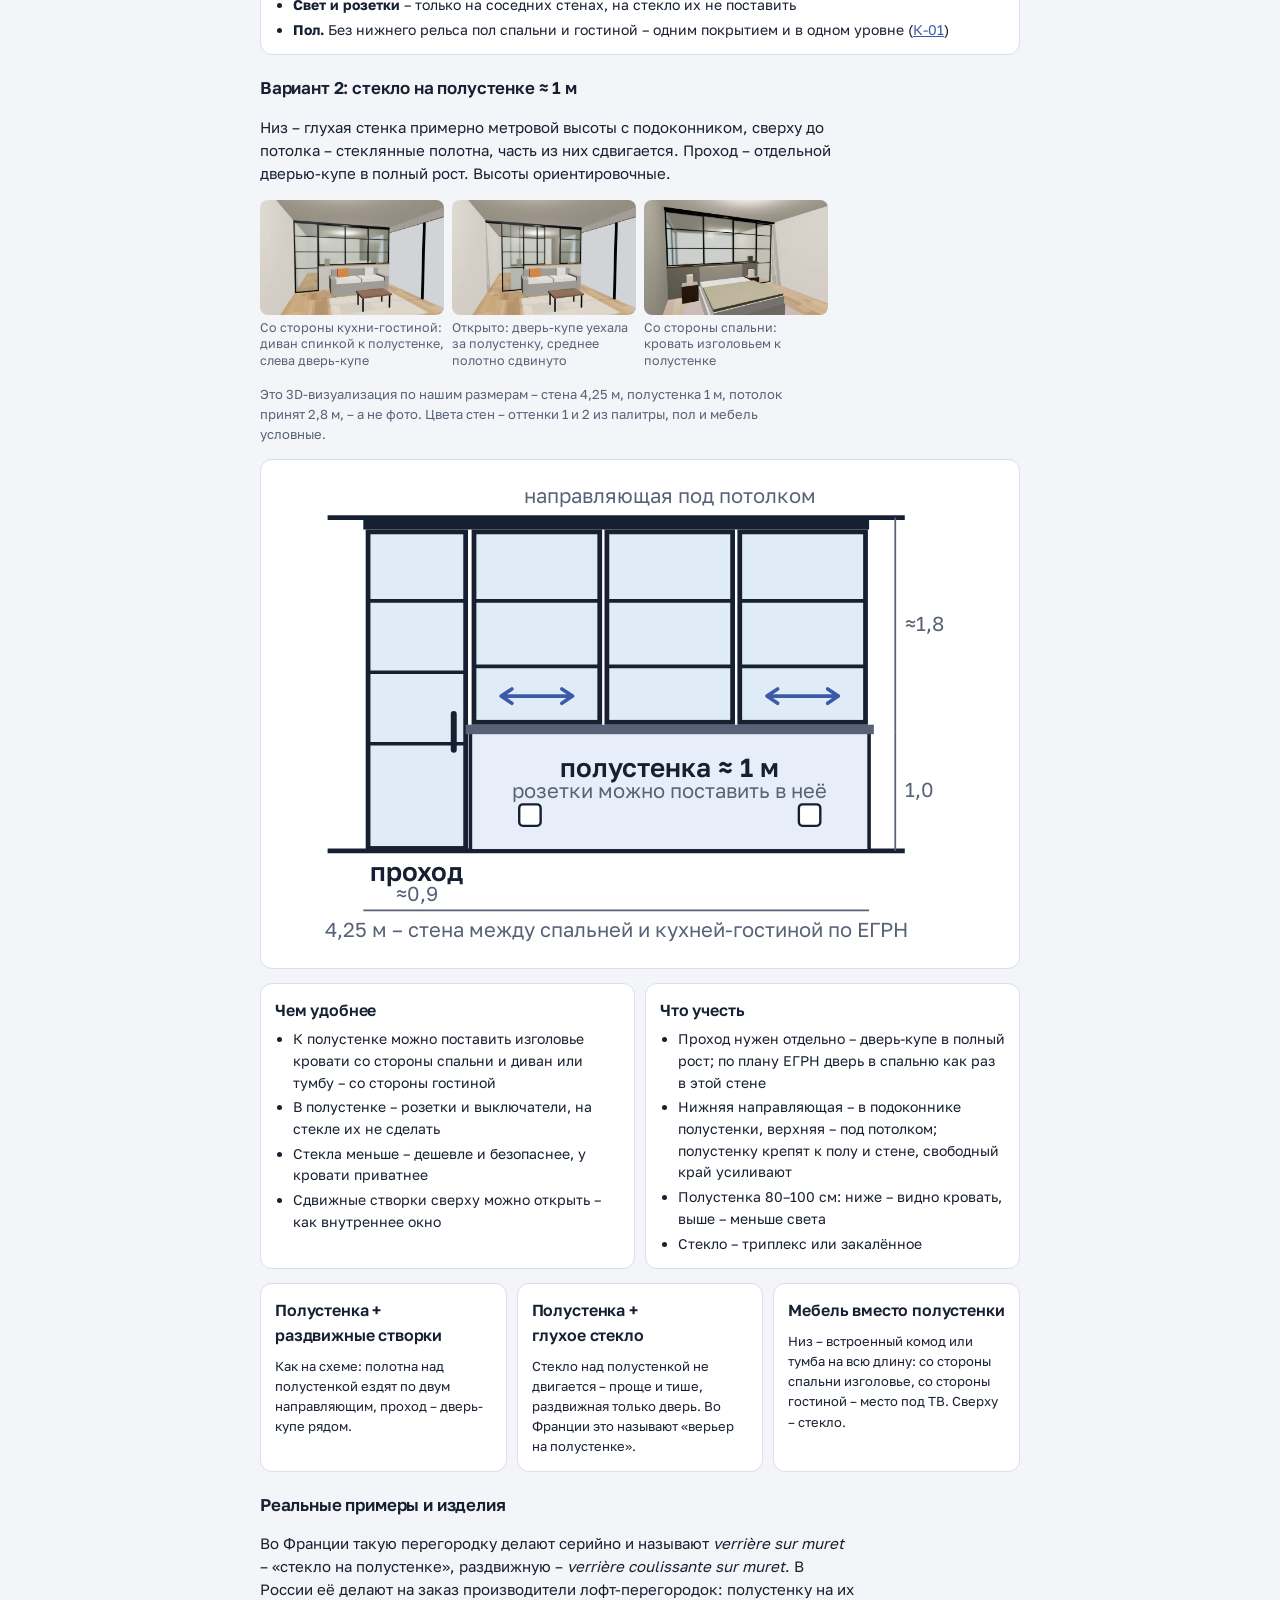
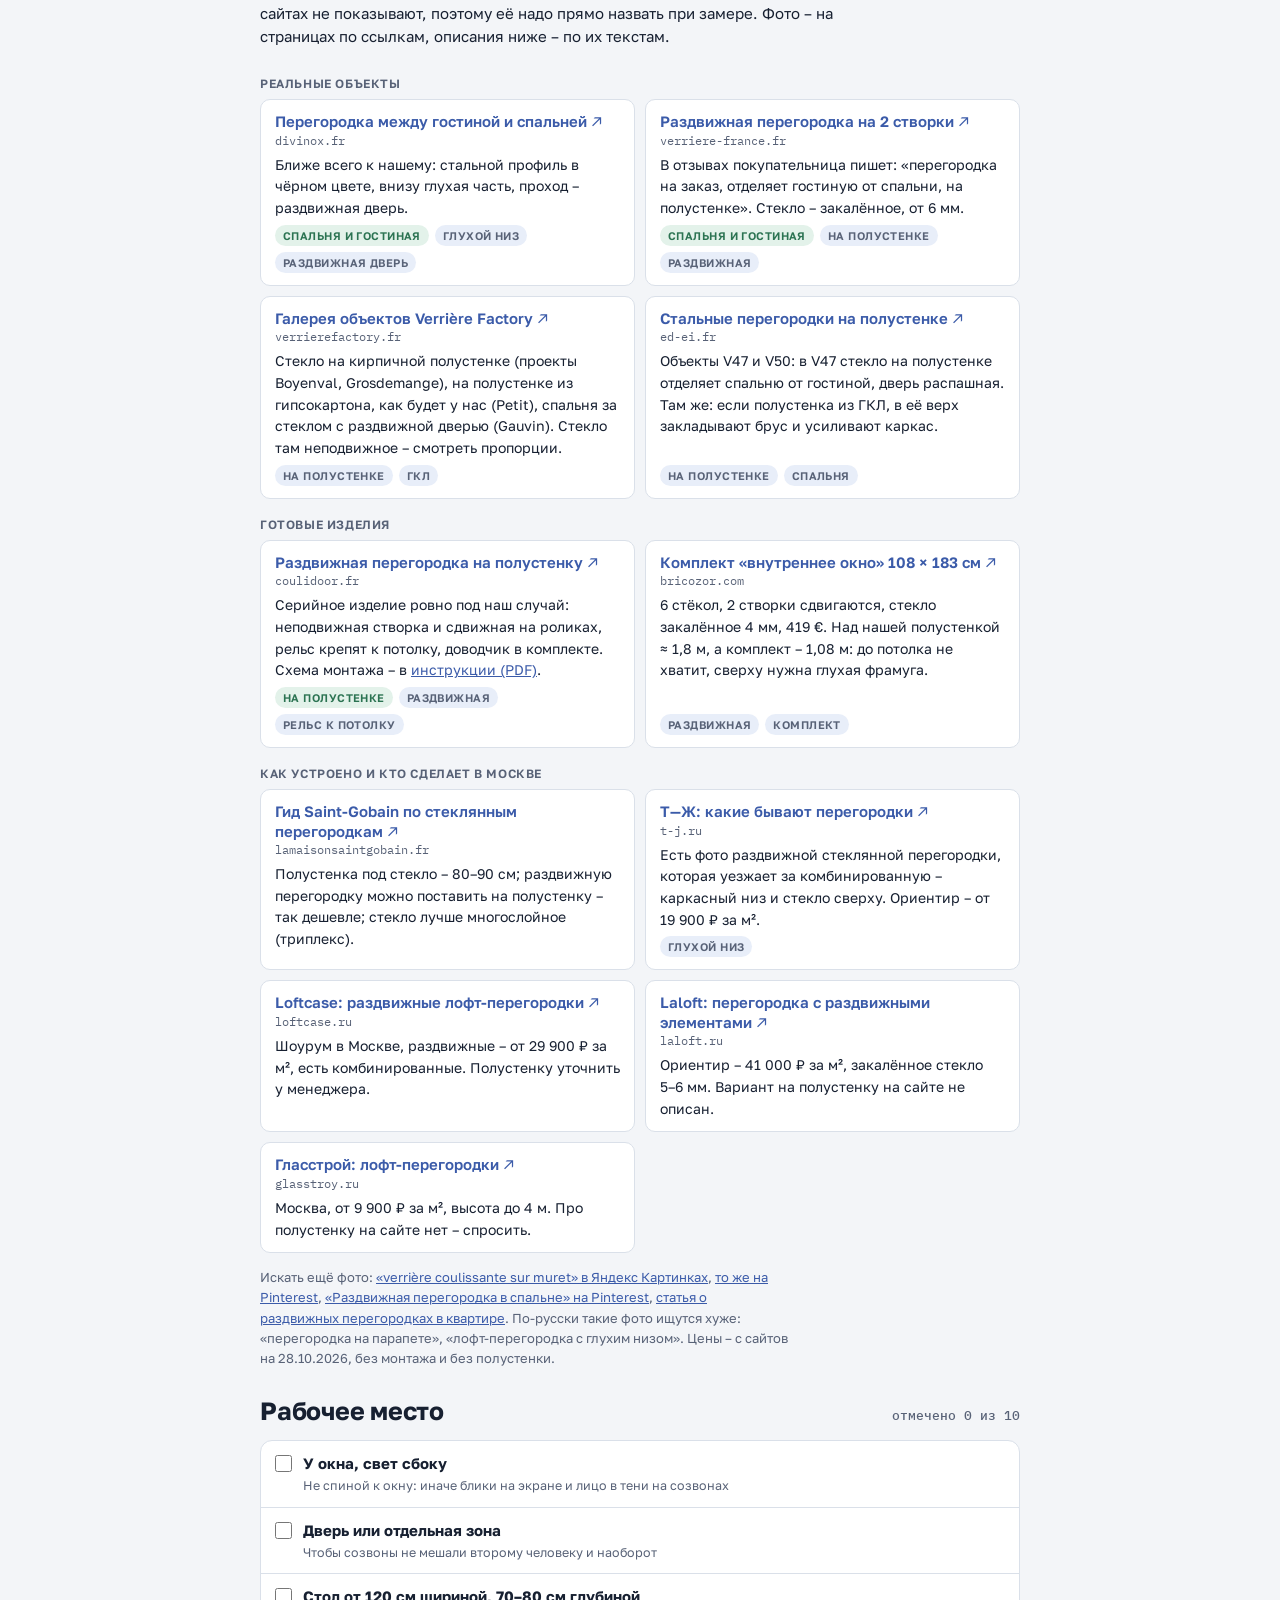
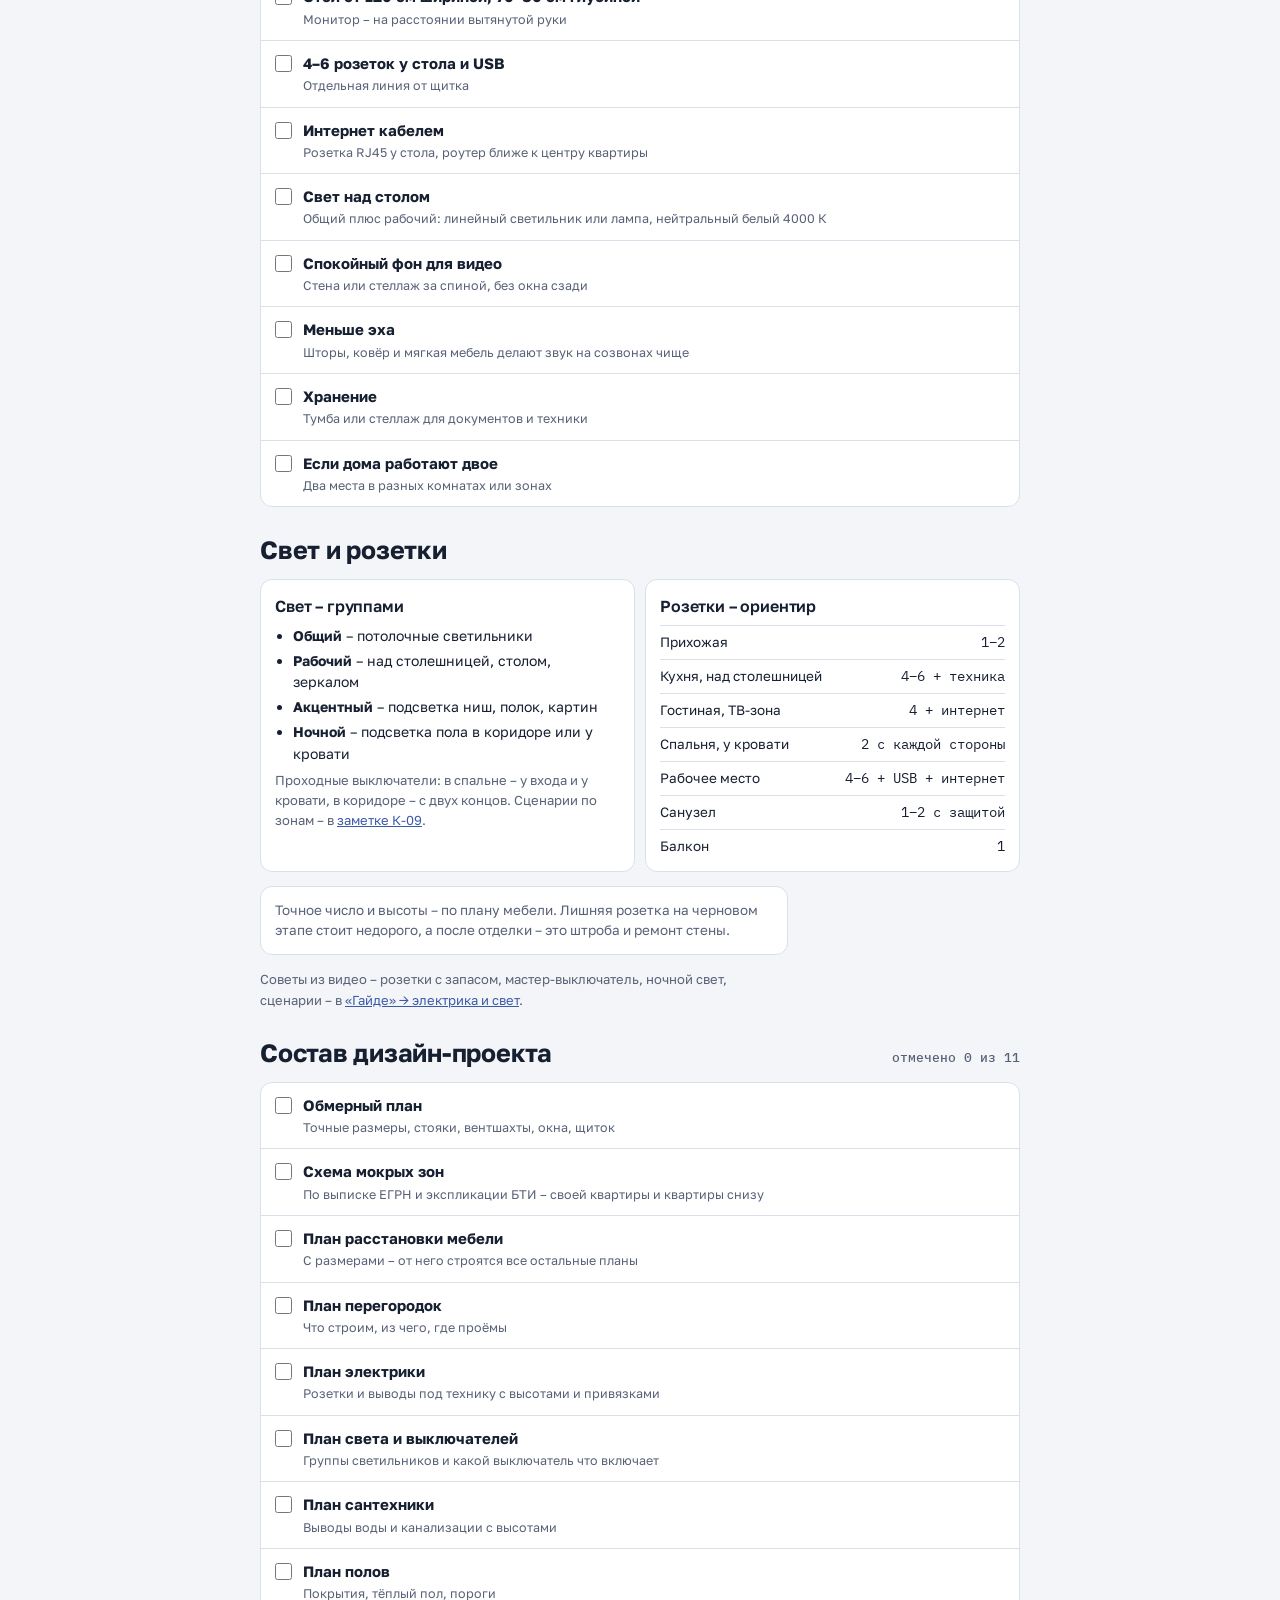
==== commit c0e15cce: "Дизайн: расстановка мебели на плане по обмеру Каталог мебели с типовыми размерами, перетаскивание и " ====
--- a/dizain/index.html
+++ b/dizain/index.html
@@ -25,11 +25,11 @@
   <dl class="facts">
     <div><dt>Площадь</dt><dd>39,9 м²<small>по выписке ЕГРН, без балкона</small></dd></div>
     <div><dt>Комнаты</dt><dd>Евродвушка<small>кухня-гостиная 3,00 × 5,58 м, спальня 3,15 × 4,25 м</small></dd></div>
-    <div><dt>Высота потолков</dt><dd class="tbd">заполним</dd></div>
+    <div><dt>Высота потолков</dt><dd>307 см<small>от плиты; от чистового пола ≈ 299</small></dd></div>
     <div><dt>Жильцы</dt><dd>2 человека<small>нужно рабочее место дома</small></dd></div>
   </dl>
   <nav class="toc" aria-label="Разделы страницы">
-    <a href="#primer">Пример</a><a href="#palitra">Палитра</a><a href="#zony">Зоны</a><a href="#obmer">План по обмеру</a><a href="#egrn">Чертёж ЕГРН</a><a href="#mokrye">Мокрые зоны</a><a href="#sanuzel">Санузел: чек-лист</a><a href="#steklo">Стеклянная перегородка</a><a href="#rabochee">Рабочее место</a><a href="#svet">Свет и розетки</a><a href="#proekt">Состав проекта</a><a href="#stil">Стиль и материалы</a>
+    <a href="#primer">Пример</a><a href="#palitra">Палитра</a><a href="#zony">Зоны</a><a href="#obmer">План по обмеру</a><a href="rasstanovka/">Расстановка мебели</a><a href="#egrn">Чертёж ЕГРН</a><a href="#mokrye">Мокрые зоны</a><a href="#sanuzel">Санузел: чек-лист</a><a href="#steklo">Стеклянная перегородка</a><a href="#rabochee">Рабочее место</a><a href="#svet">Свет и розетки</a><a href="#proekt">Состав проекта</a><a href="#stil">Стиль и материалы</a>
   </nav>
 </div>
 
@@ -239,6 +239,7 @@
       </ul>
     </div>
   </div>
+  <p><a class="btn-link" href="rasstanovka/"><b>Расставить мебель на этом плане →</b></a> Каталог мебели с реальными размерами, зазоры до стен, три варианта, ссылка и печать 1:50.</p>
   <p class="small muted">Масштаб 1:50: при печати на A4 в масштабе 100% шкала вверху листа равна 4 см. Фото стояков и вентиляции – в <a href="../foto/#nasha">«Фото → Наша квартира»</a>.</p>
 </section>
 
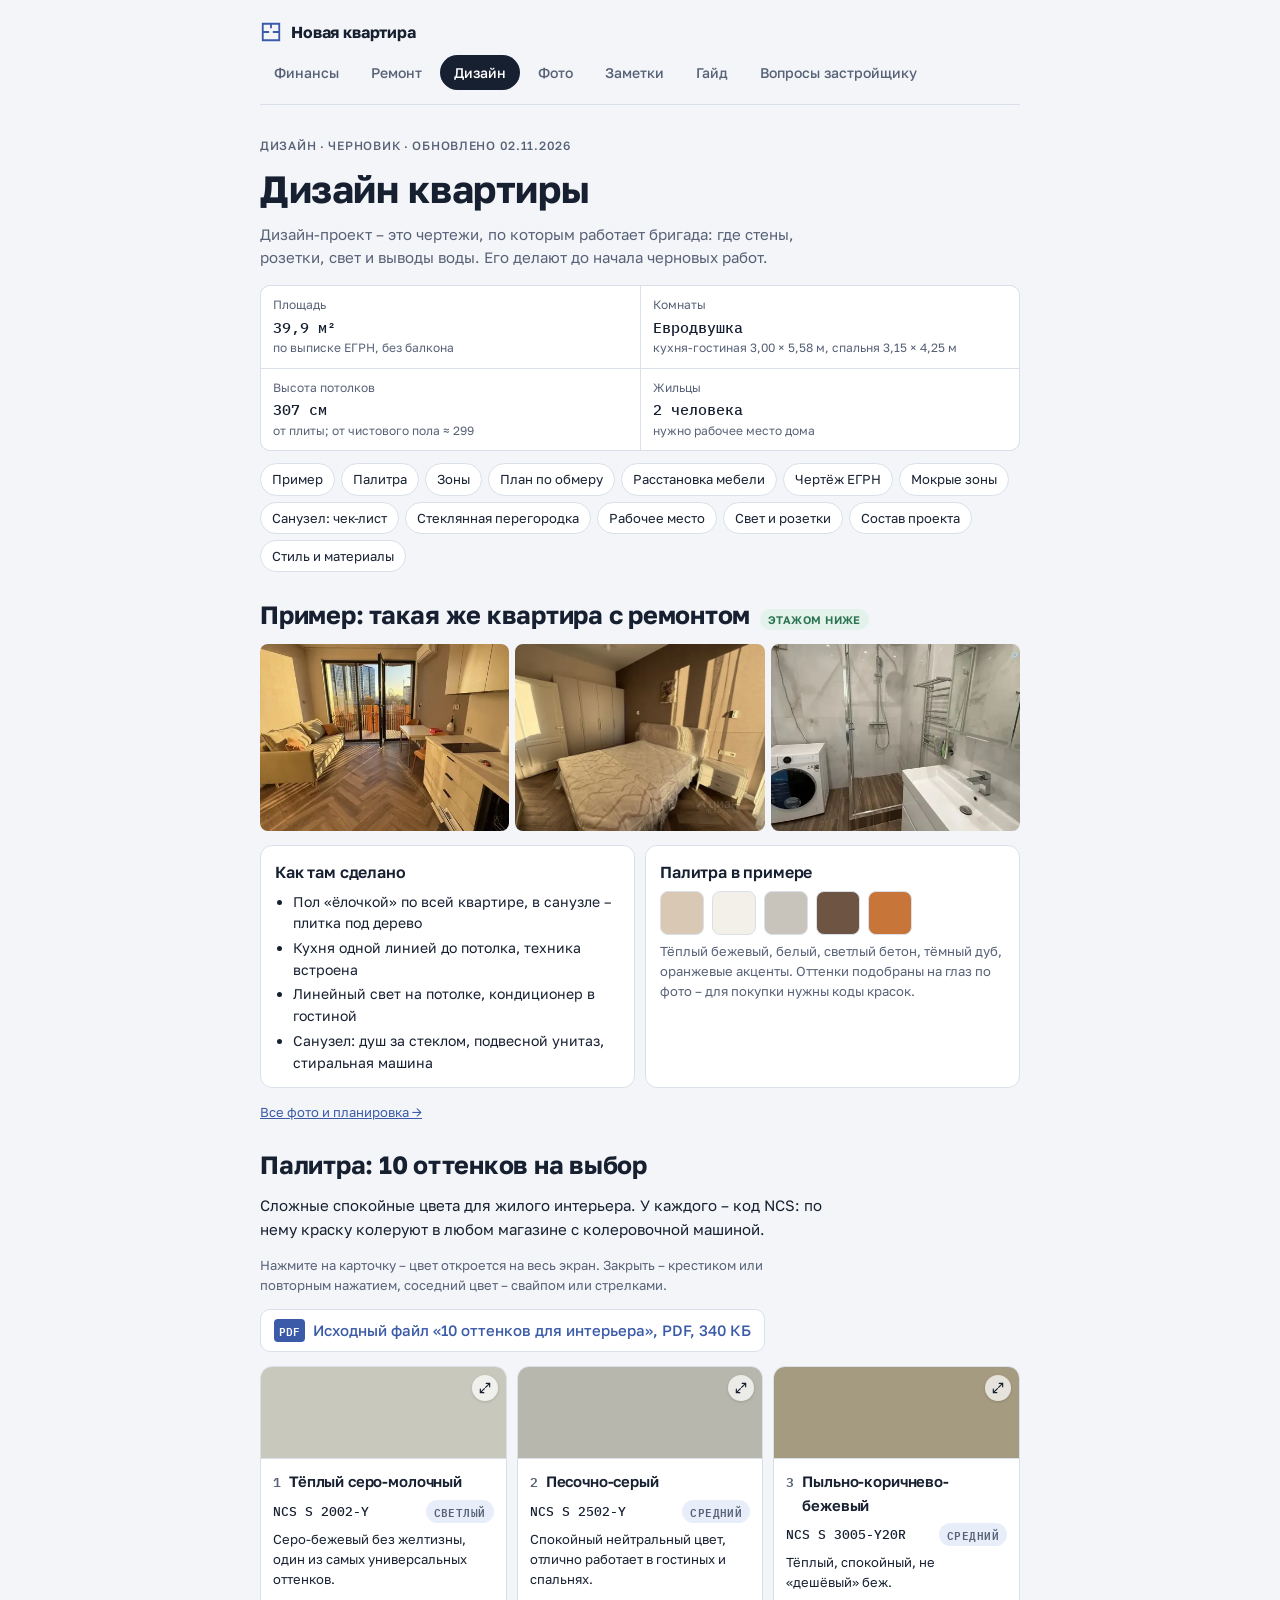
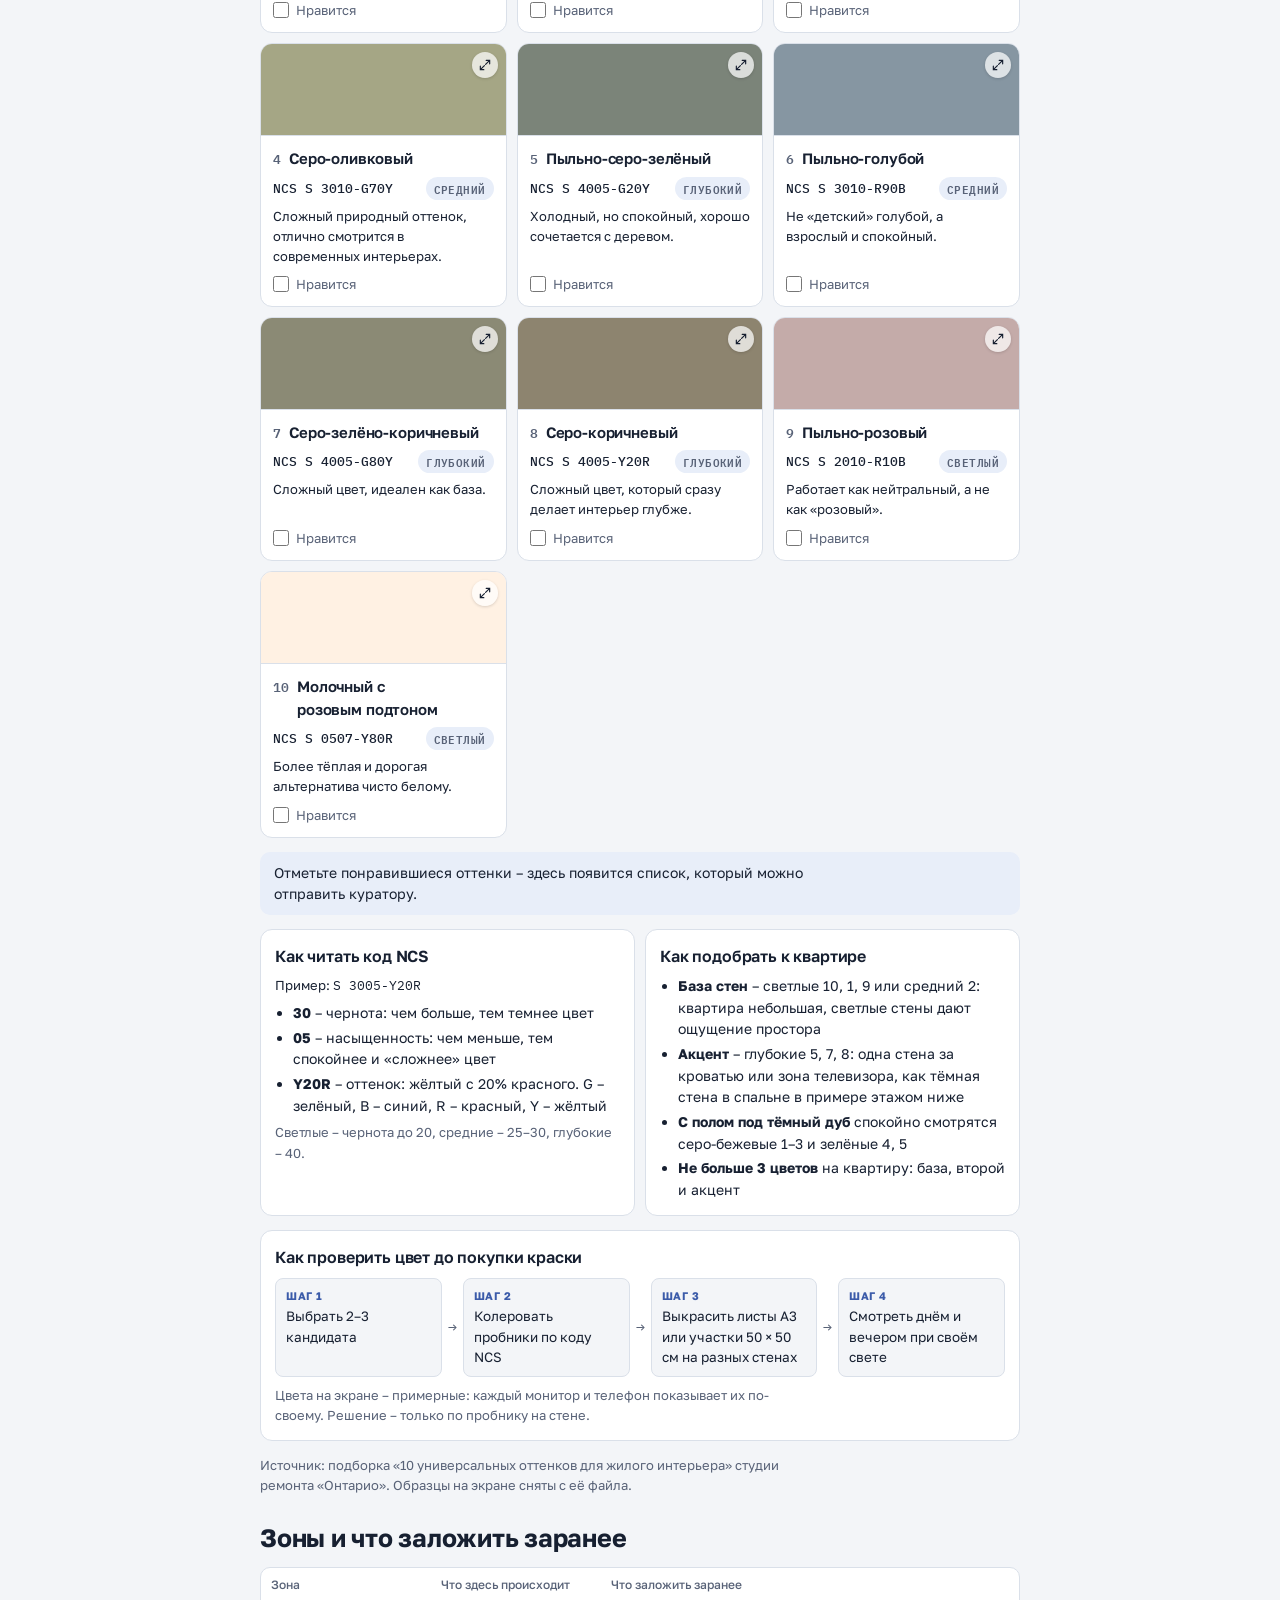
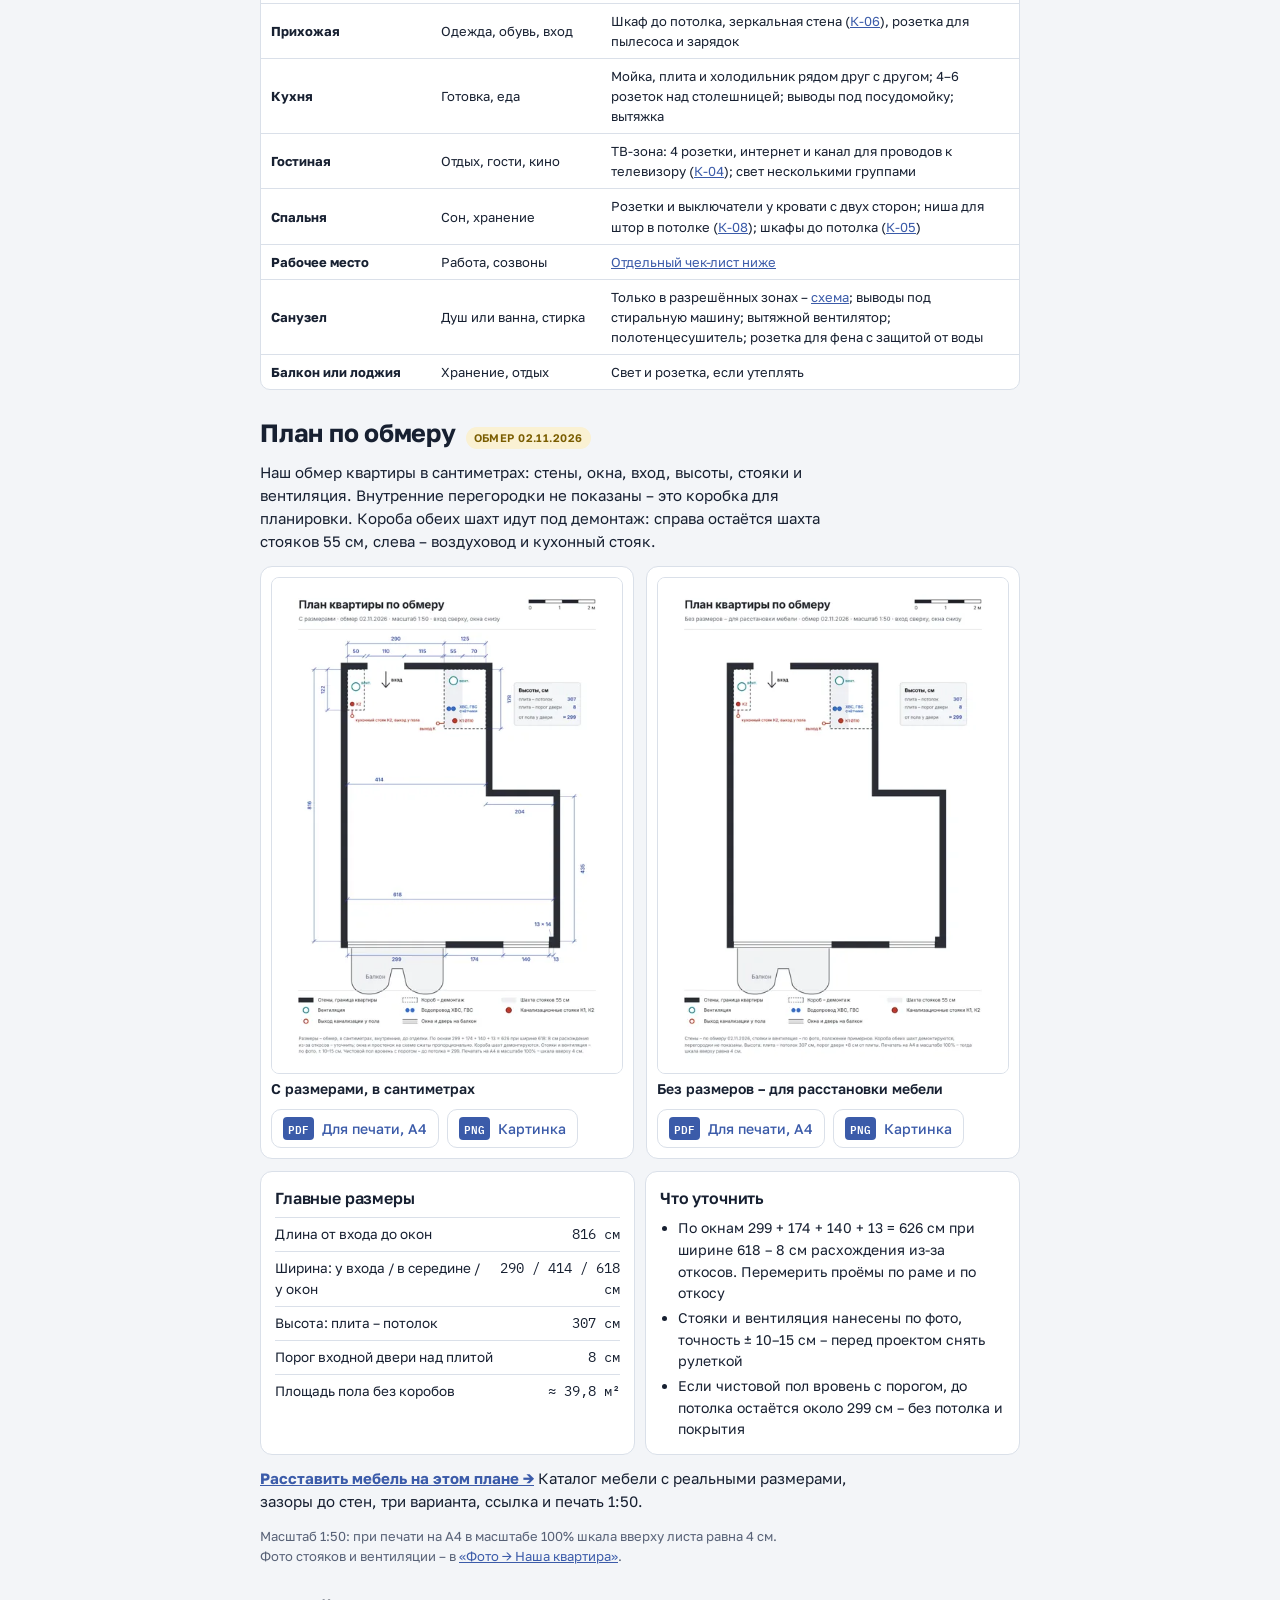
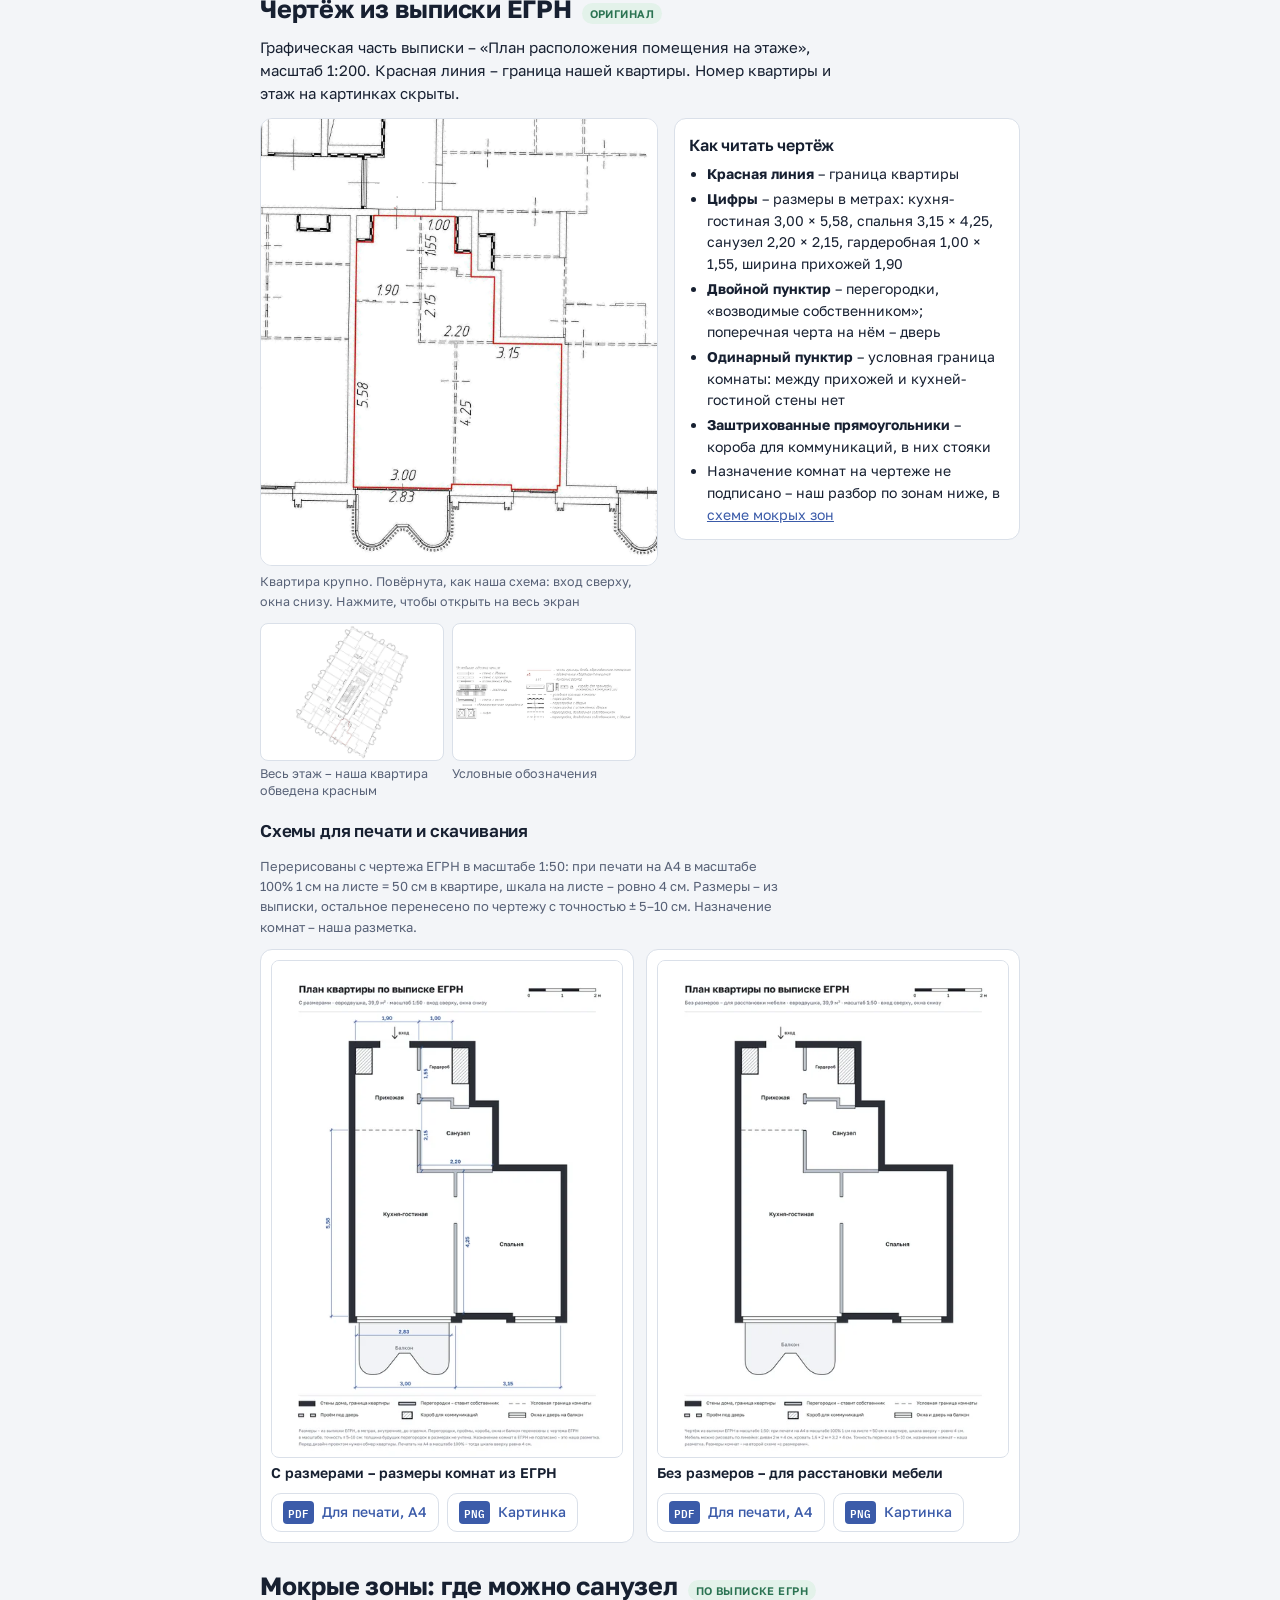
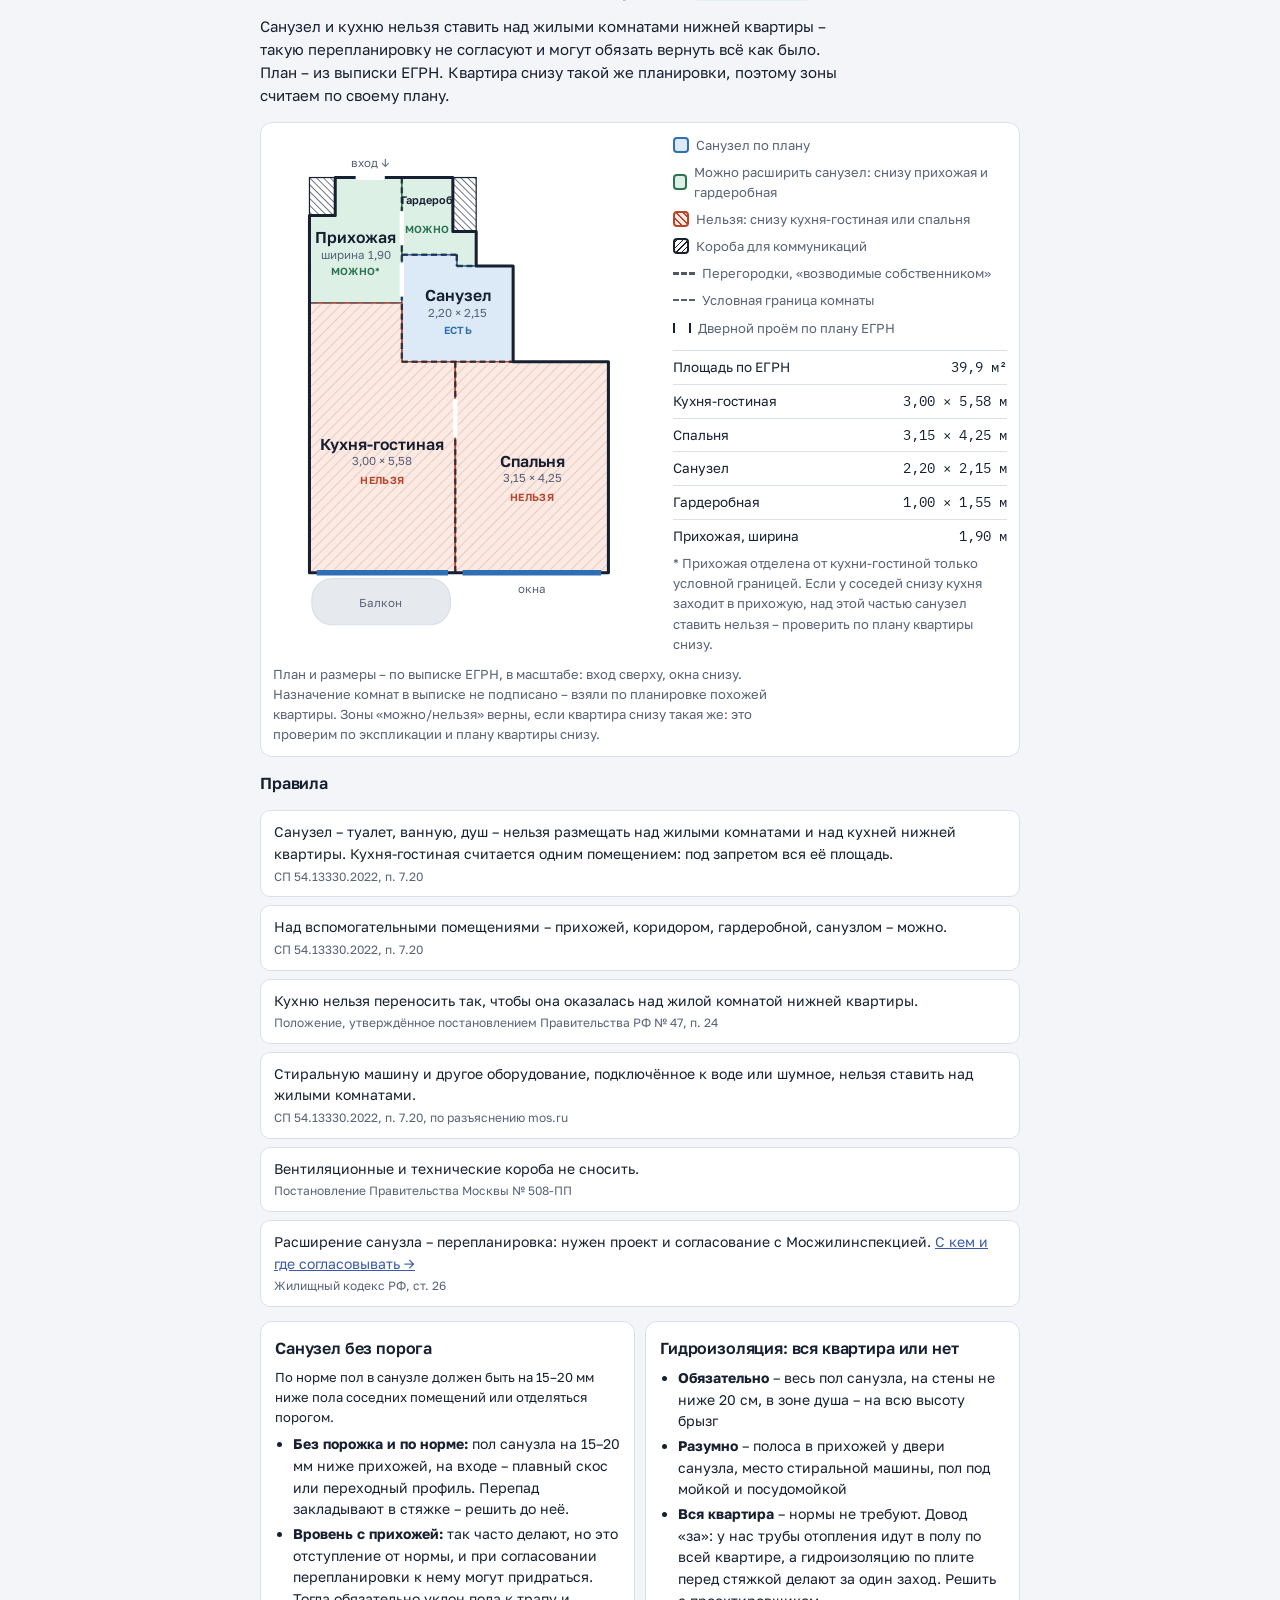
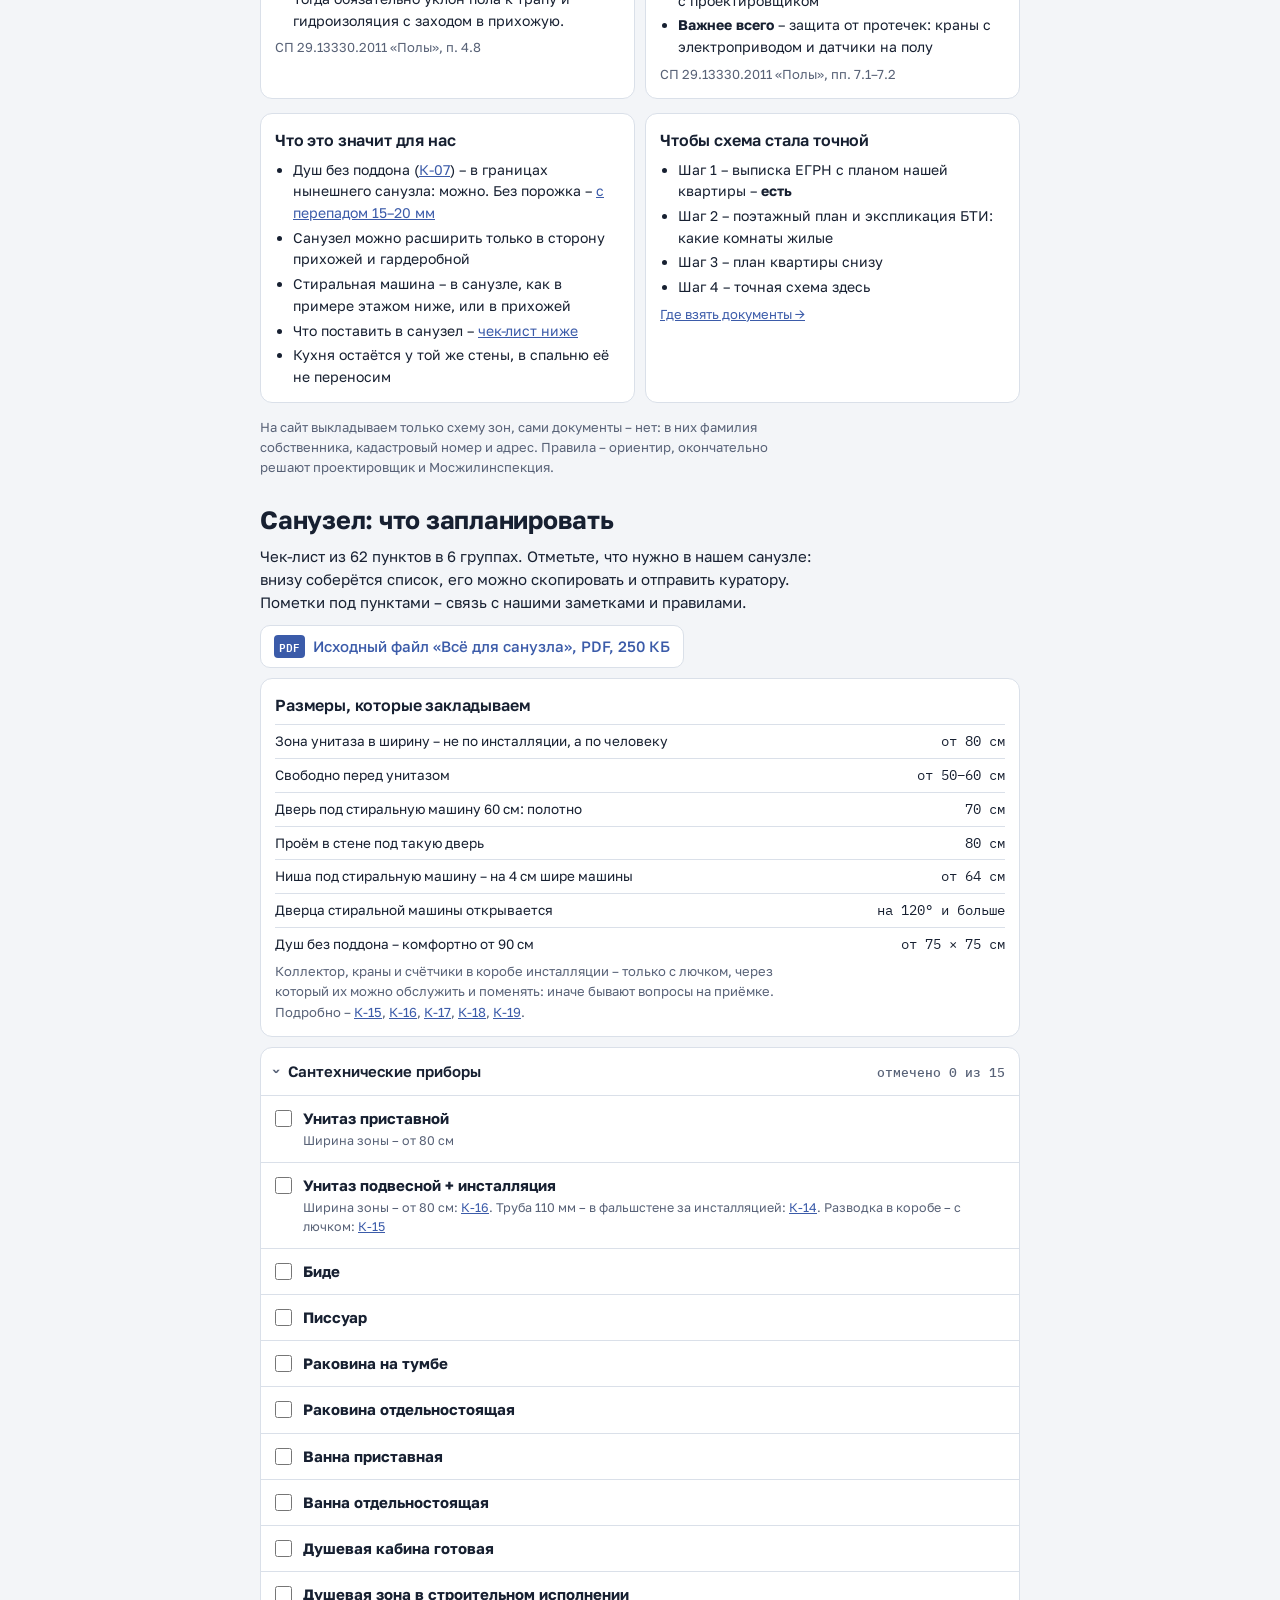
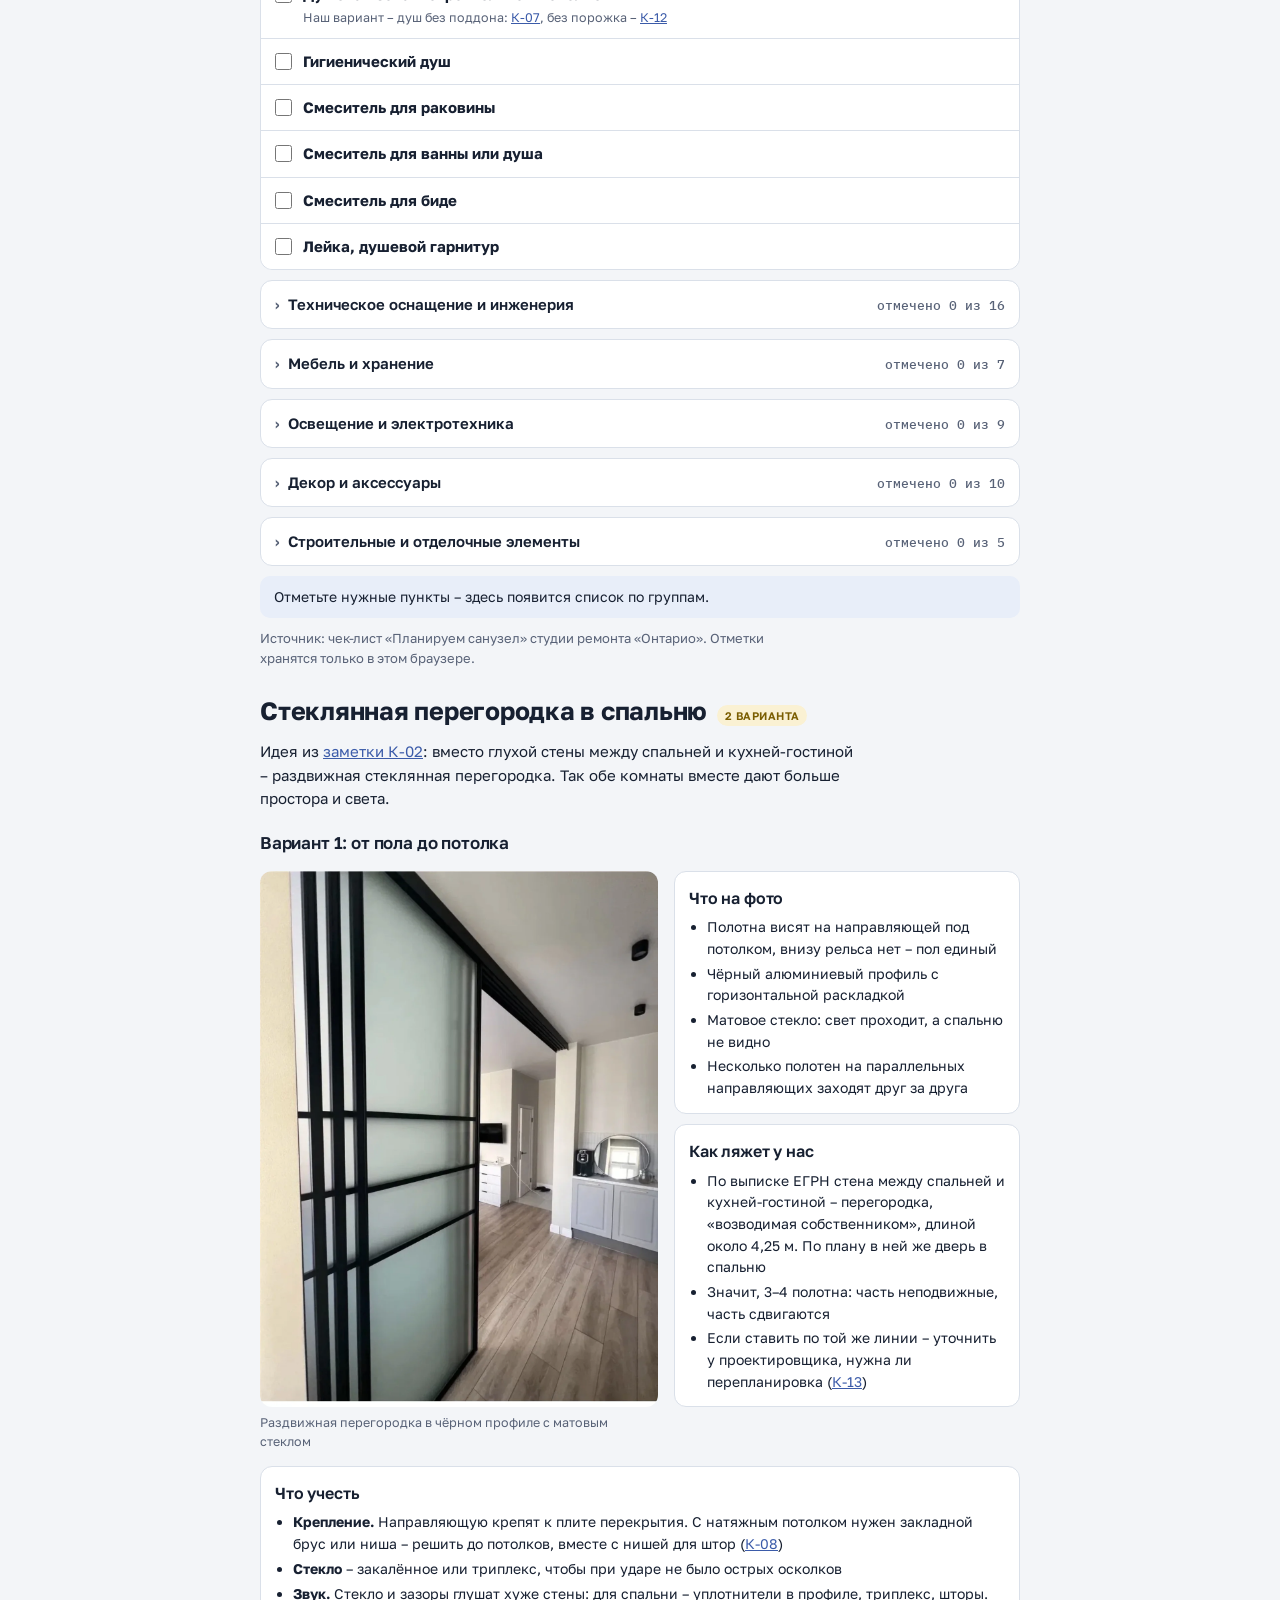
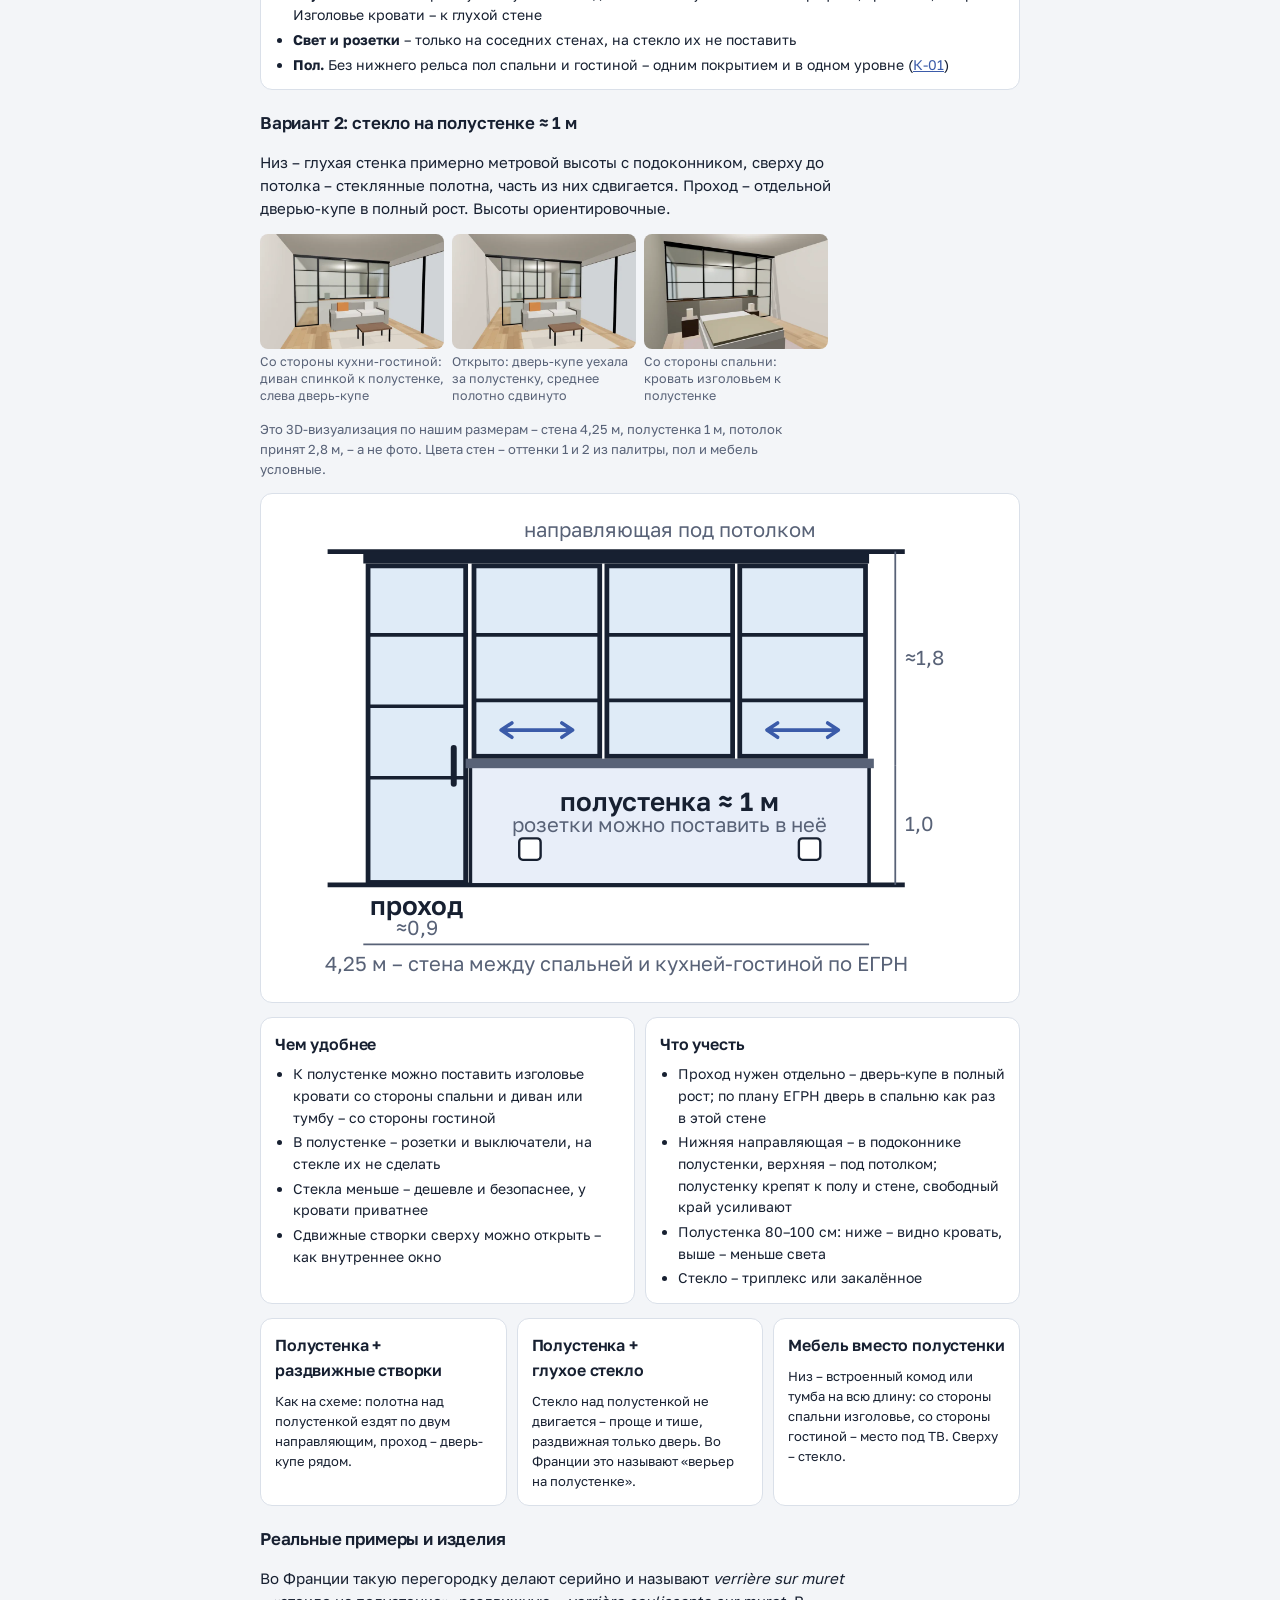
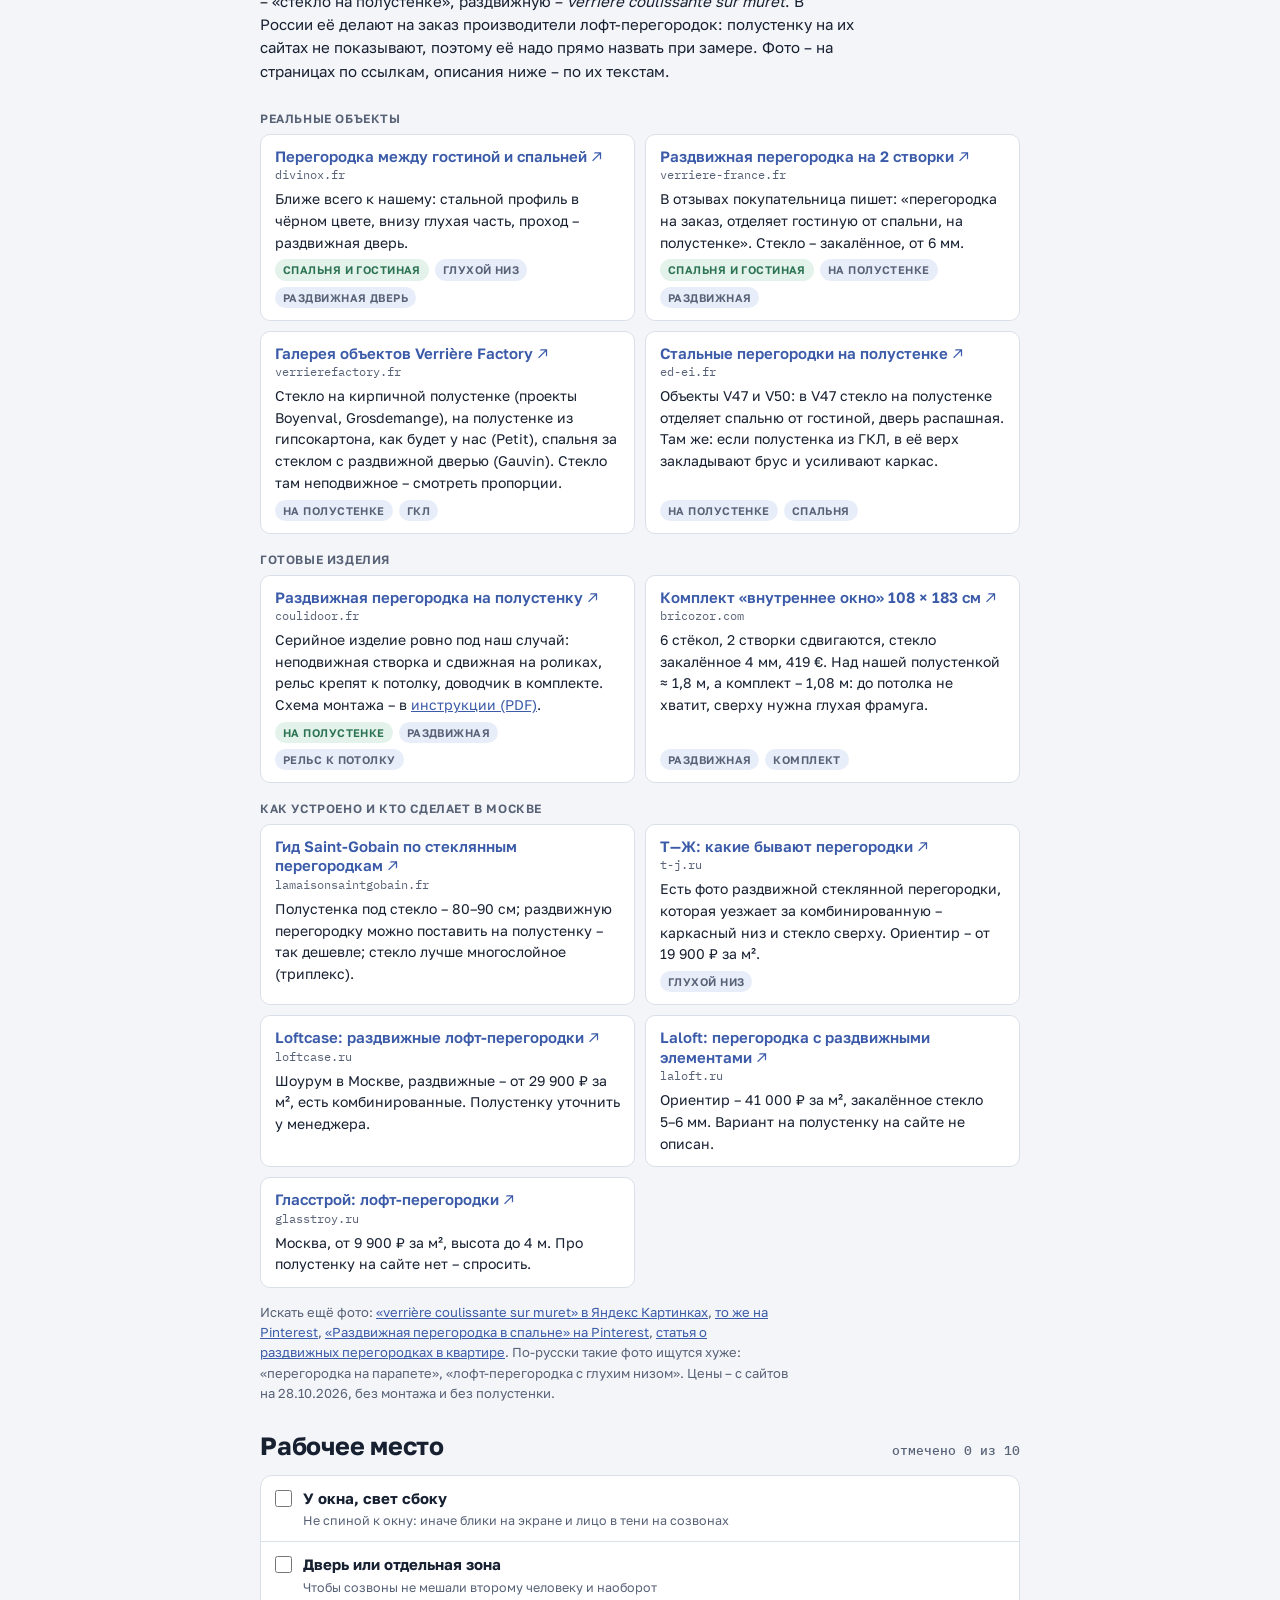
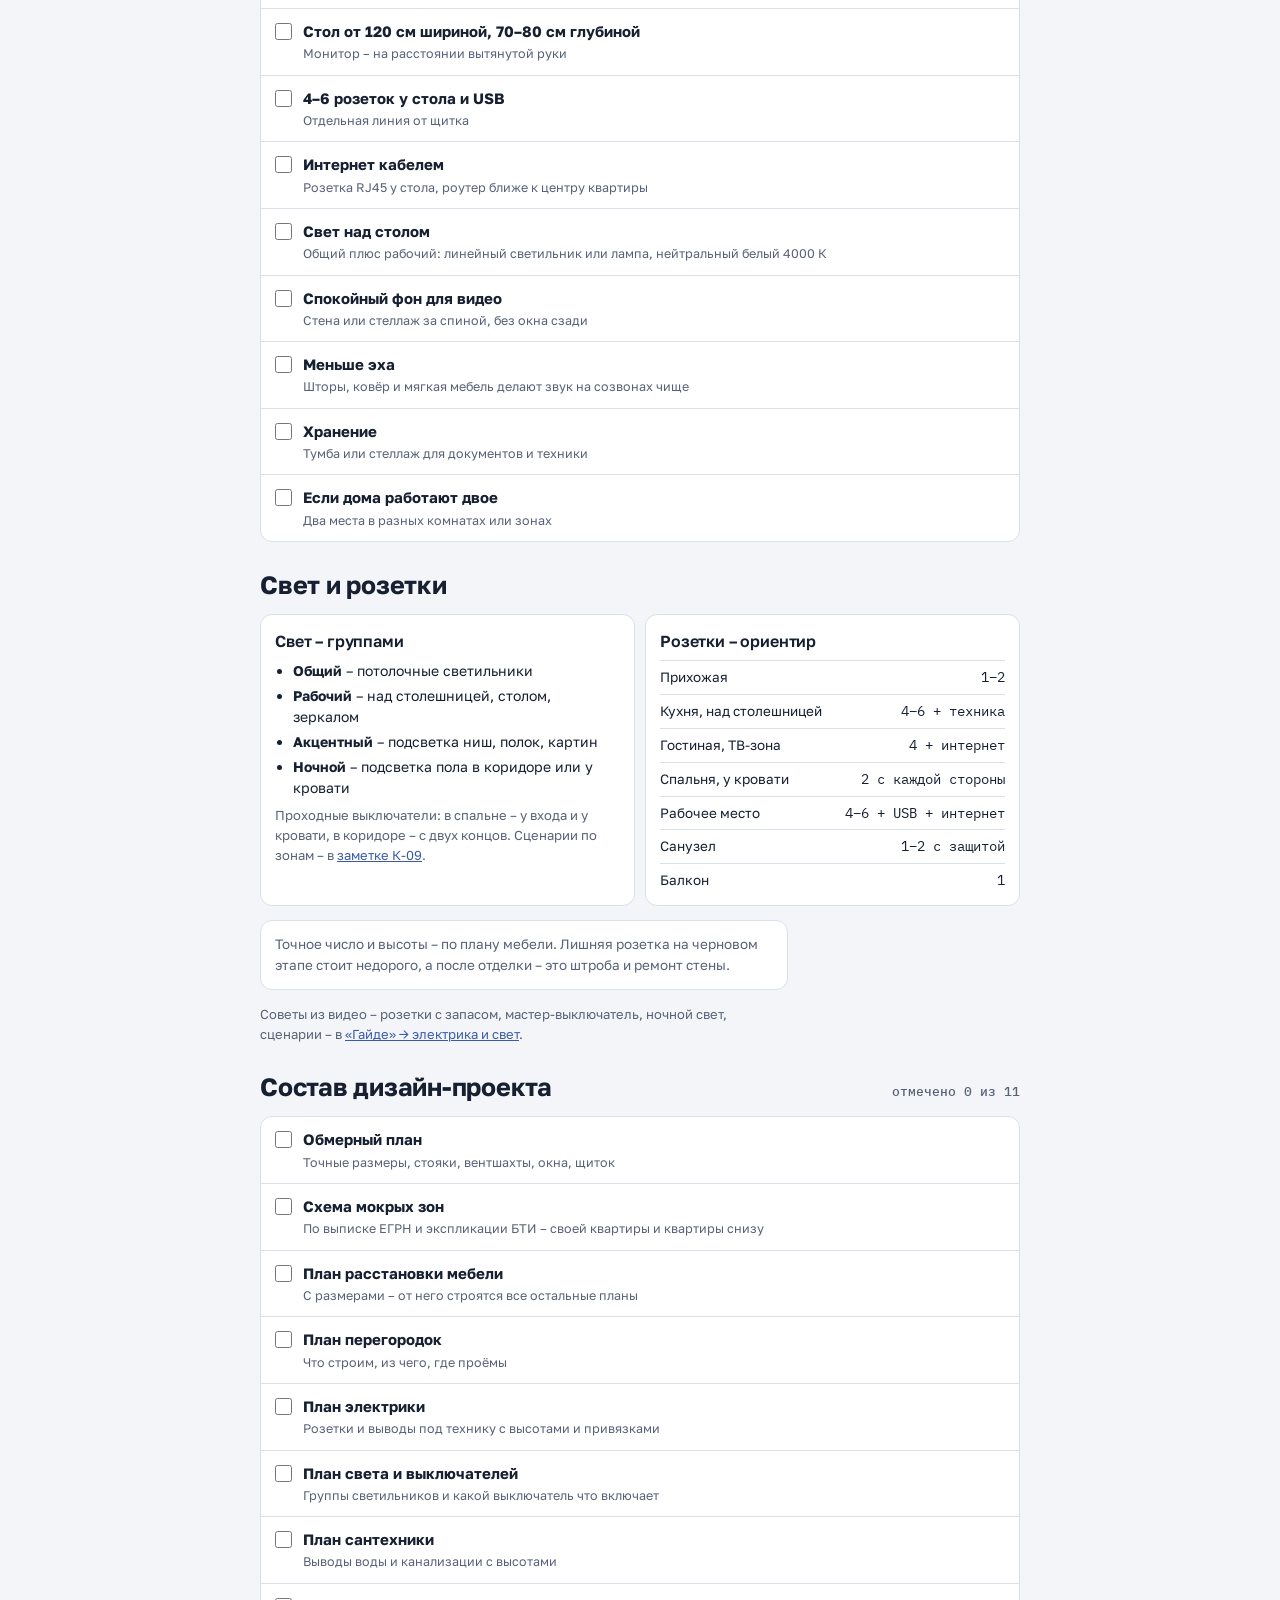
==== commit c72a4fbd: "Add questions section to shared navigation" ====
--- a/dizain/index.html
+++ b/dizain/index.html
@@ -15,7 +15,7 @@
 <div class="wrap">
 <header class="site">
   <a class="brand" href="../"><svg class="mark" viewBox="0 0 24 24" aria-hidden="true"><path d="M3 3h18v18H3zM3 12h7M14 12h7M12 3v5" fill="none" stroke="currentColor" stroke-width="2"/></svg>Новая квартира</a>
-  <nav class="sections" aria-label="Разделы сайта"><a href="../finansy/">Финансы</a><a href="../remont/">Ремонт</a><a href="../dizain/" aria-current="page">Дизайн</a><a href="../foto/">Фото</a><a href="../zametki/">Заметки</a><a href="../gaid/">Гайд</a></nav>
+  <nav class="sections" aria-label="Разделы сайта"><a href="../finansy/">Финансы</a><a href="../remont/">Ремонт</a><a href="../dizain/" aria-current="page">Дизайн</a><a href="../foto/">Фото</a><a href="../zametki/">Заметки</a><a href="../gaid/">Гайд</a><a href="../voprosy/">Вопросы застройщику</a></nav>
 </header>
 
 <div class="hero">
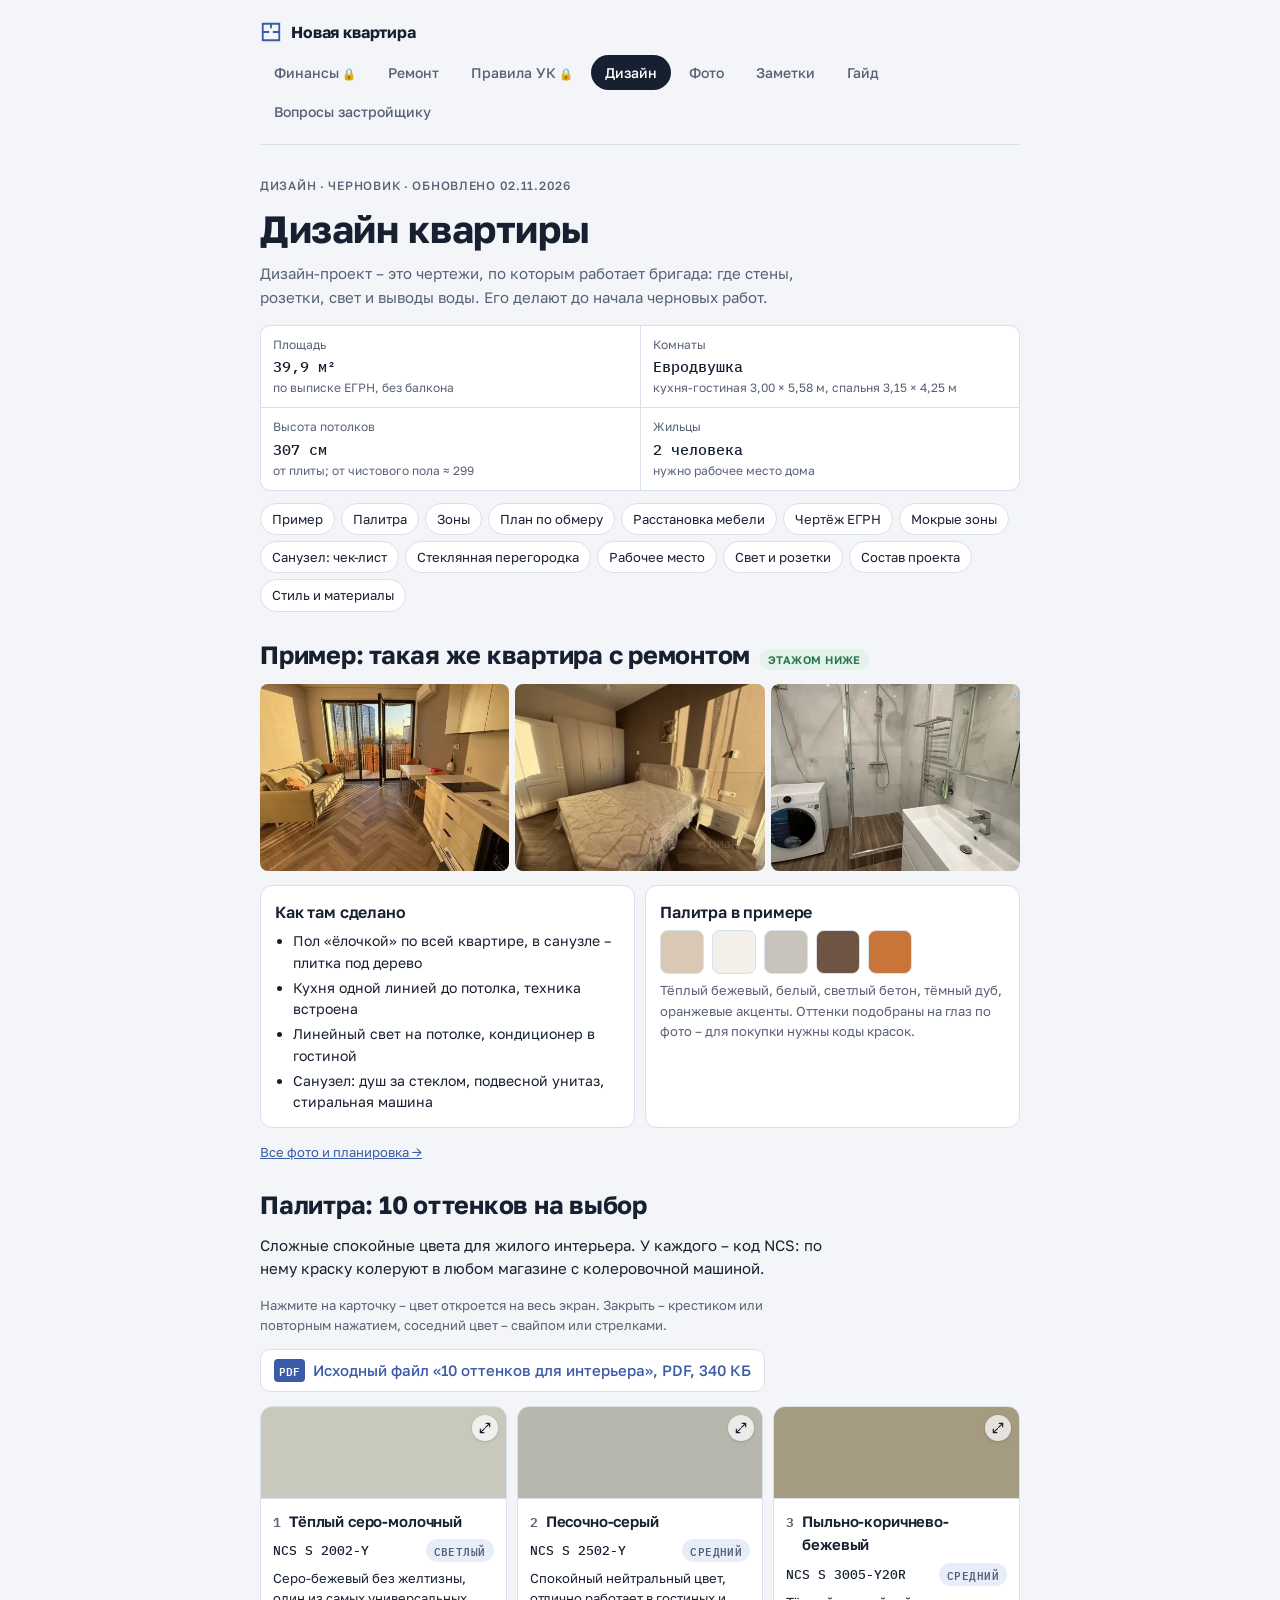
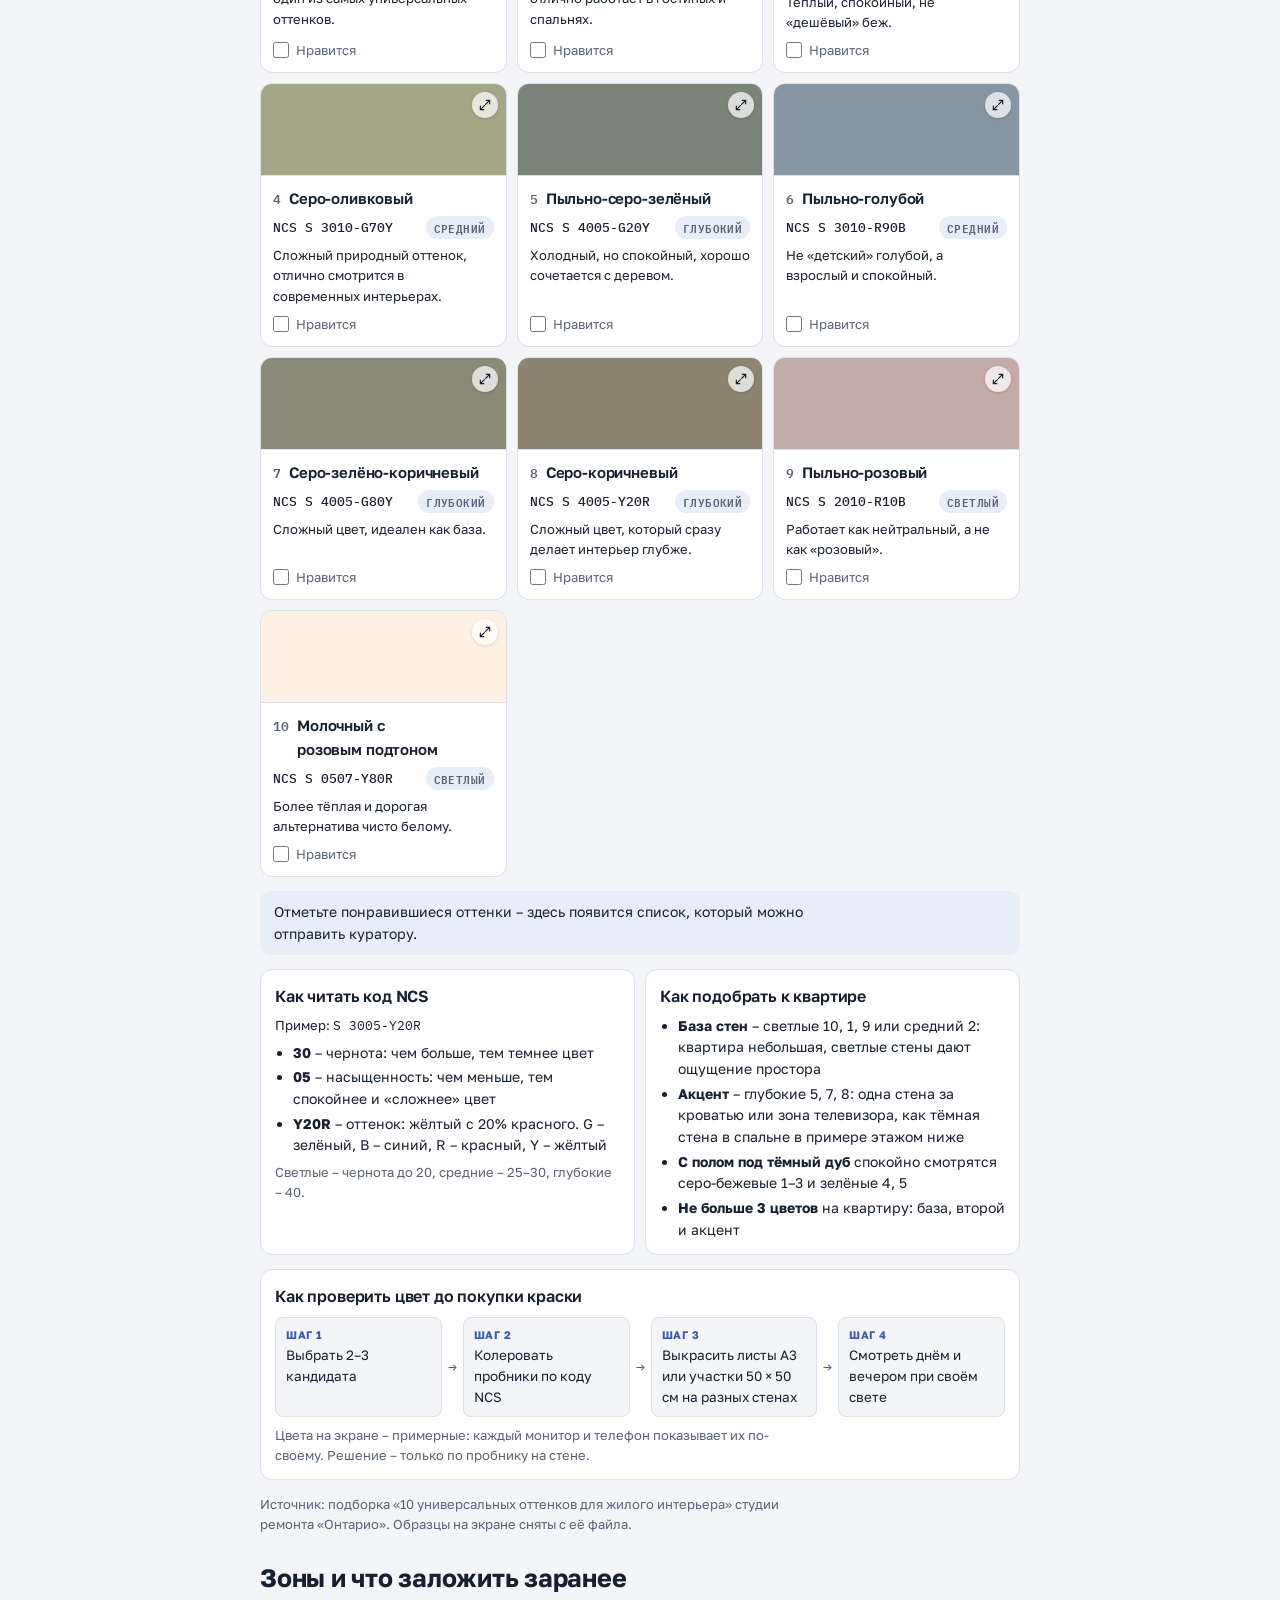
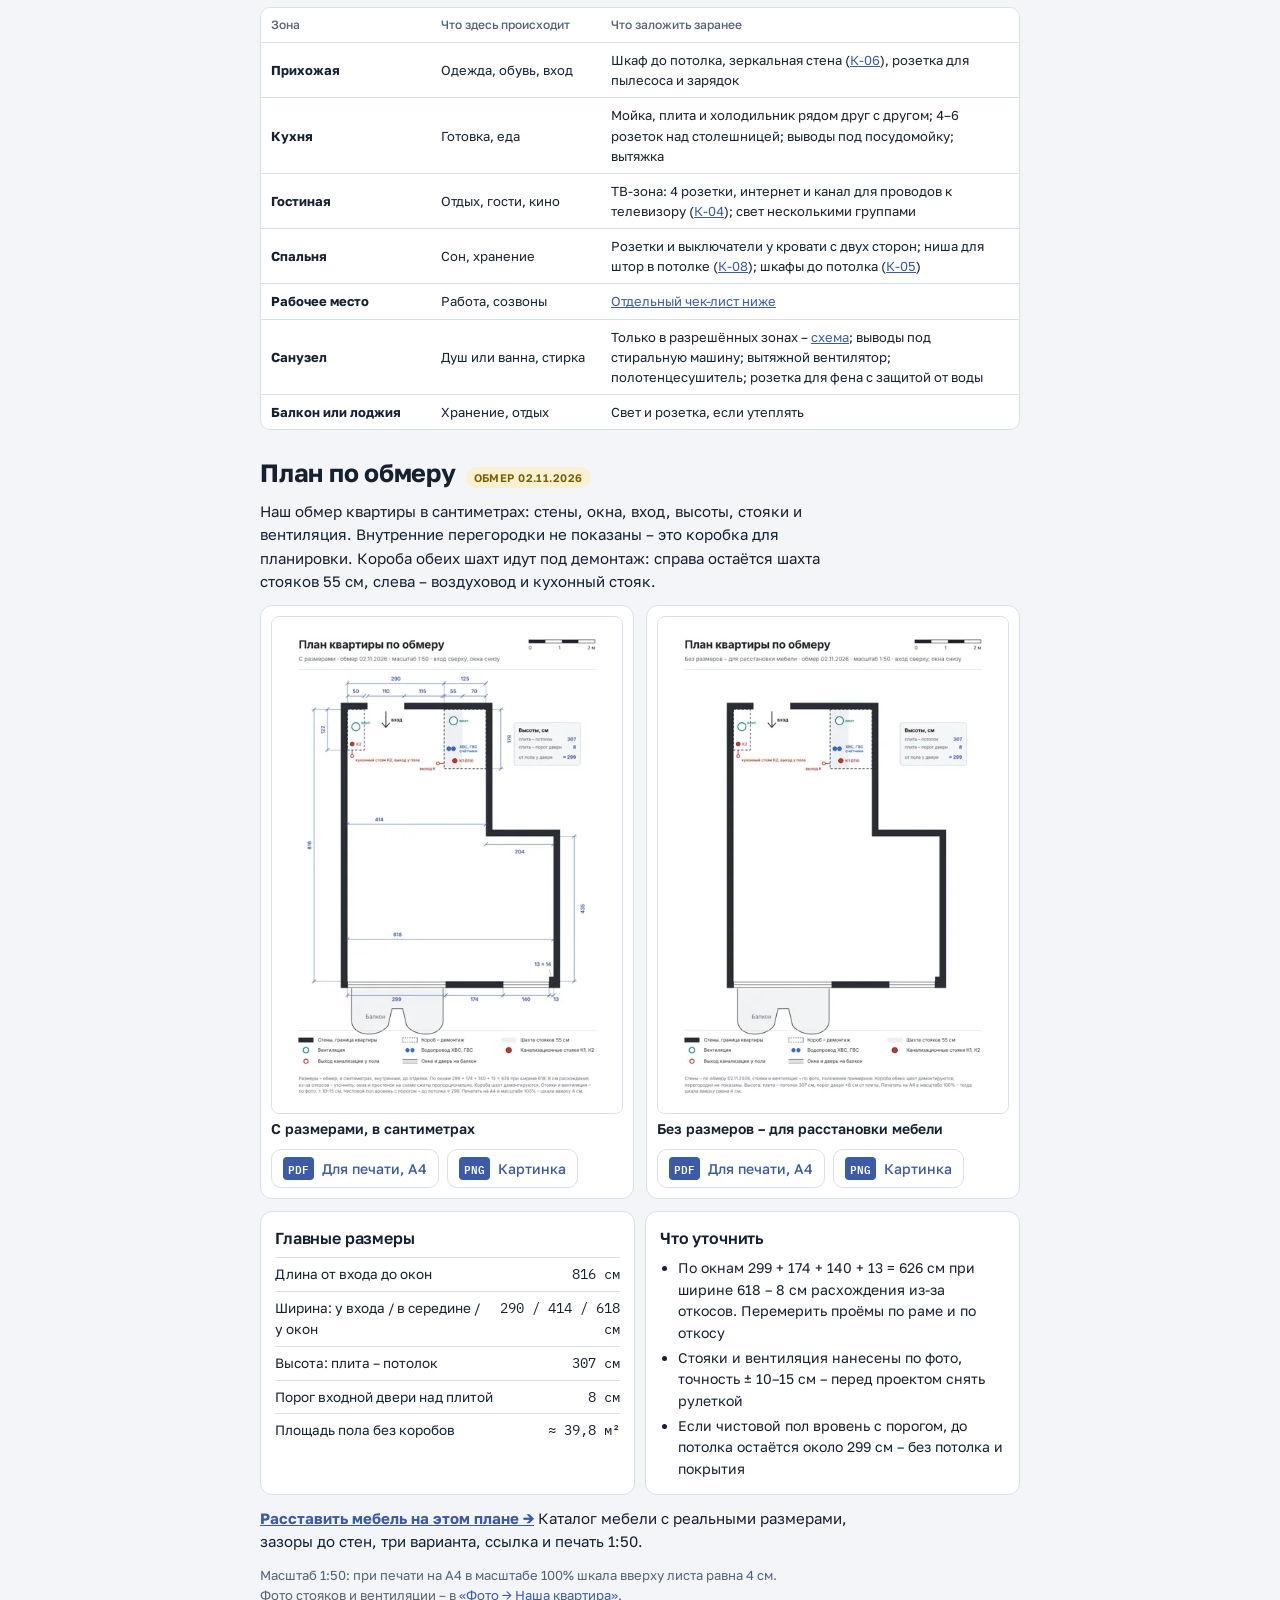
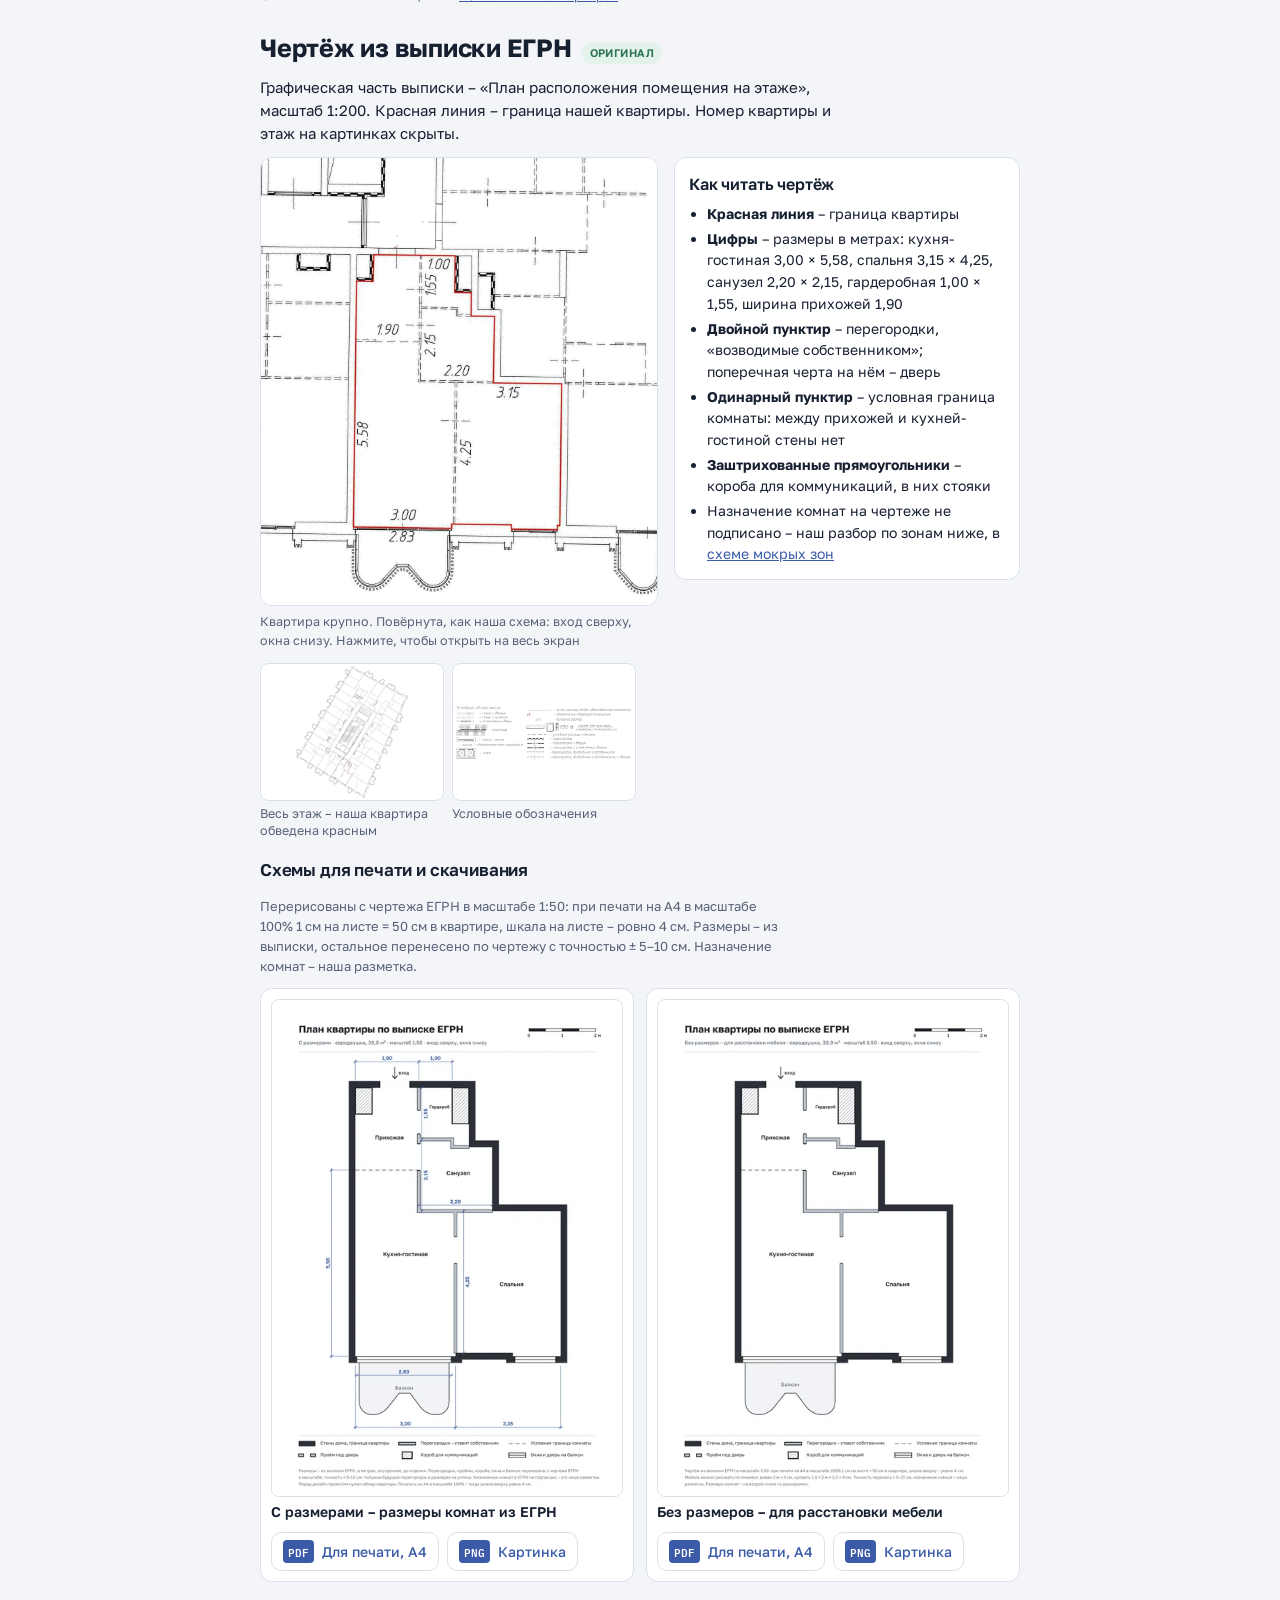
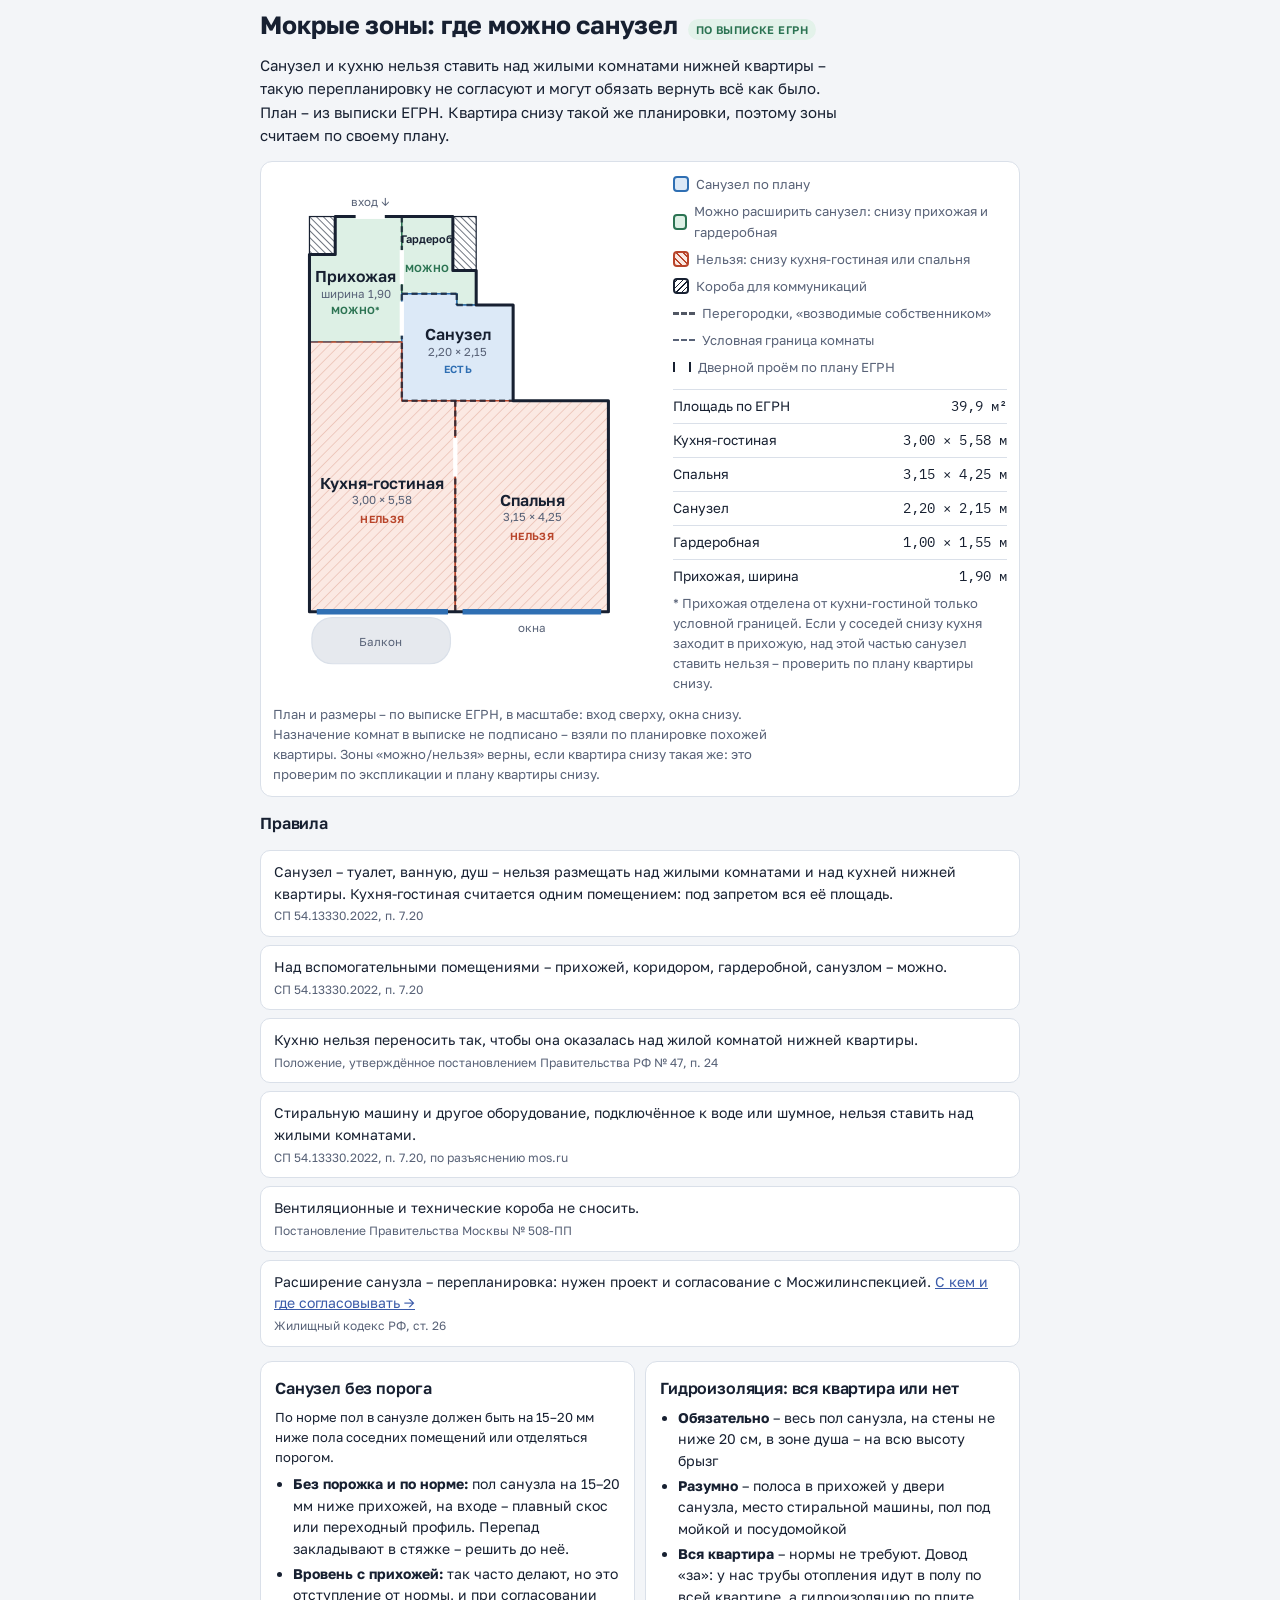
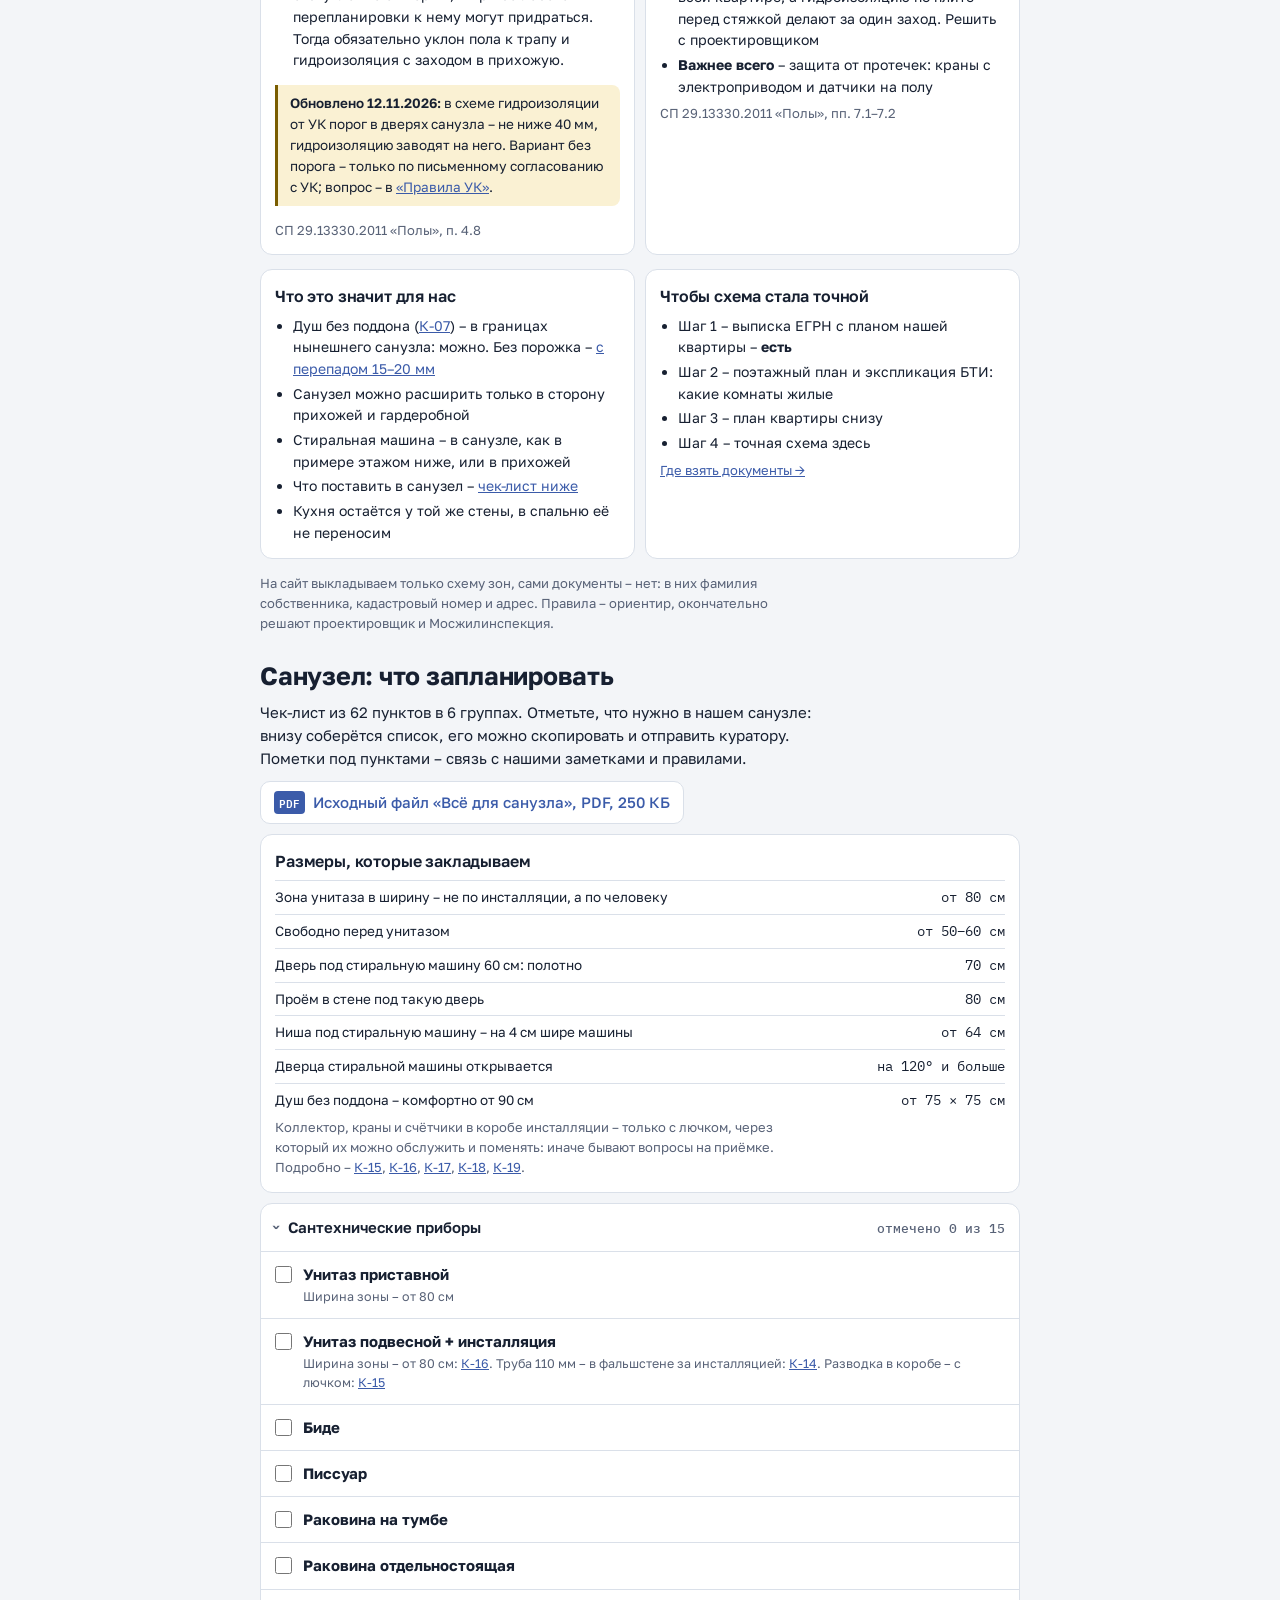
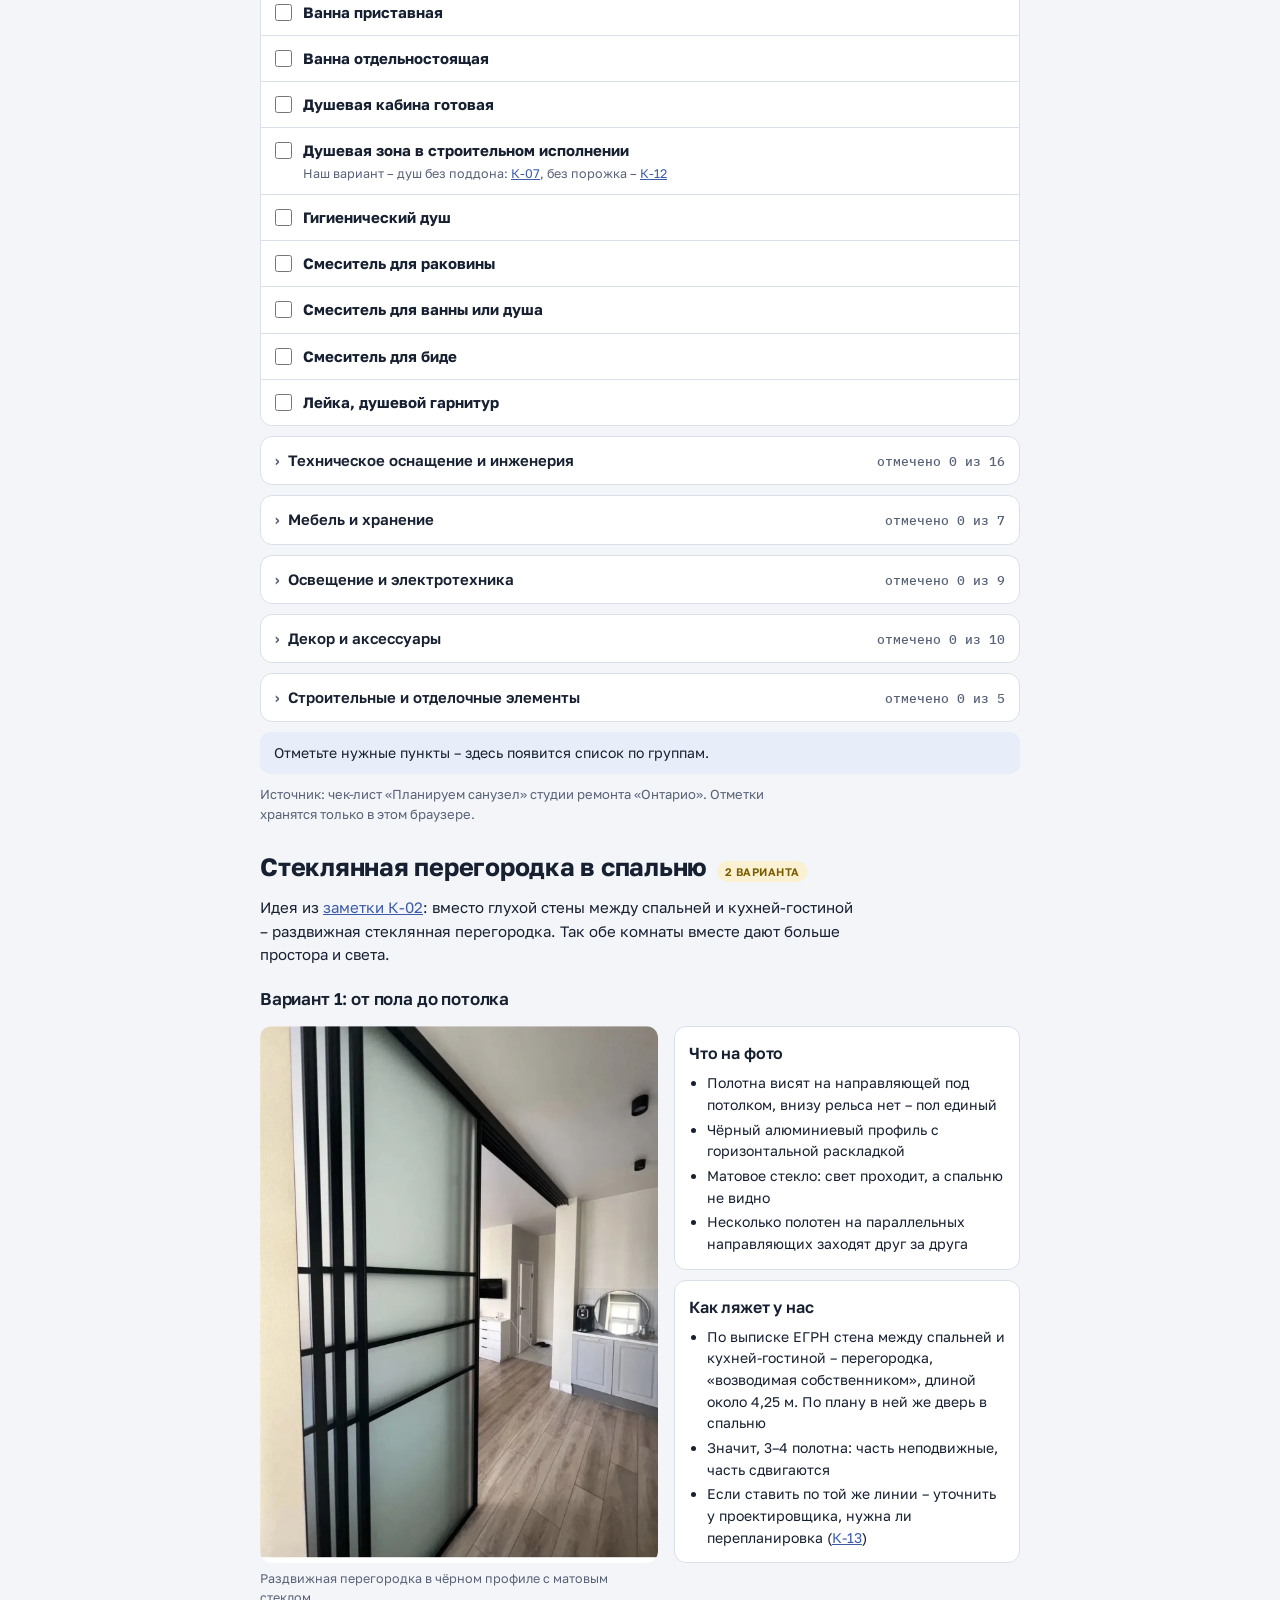
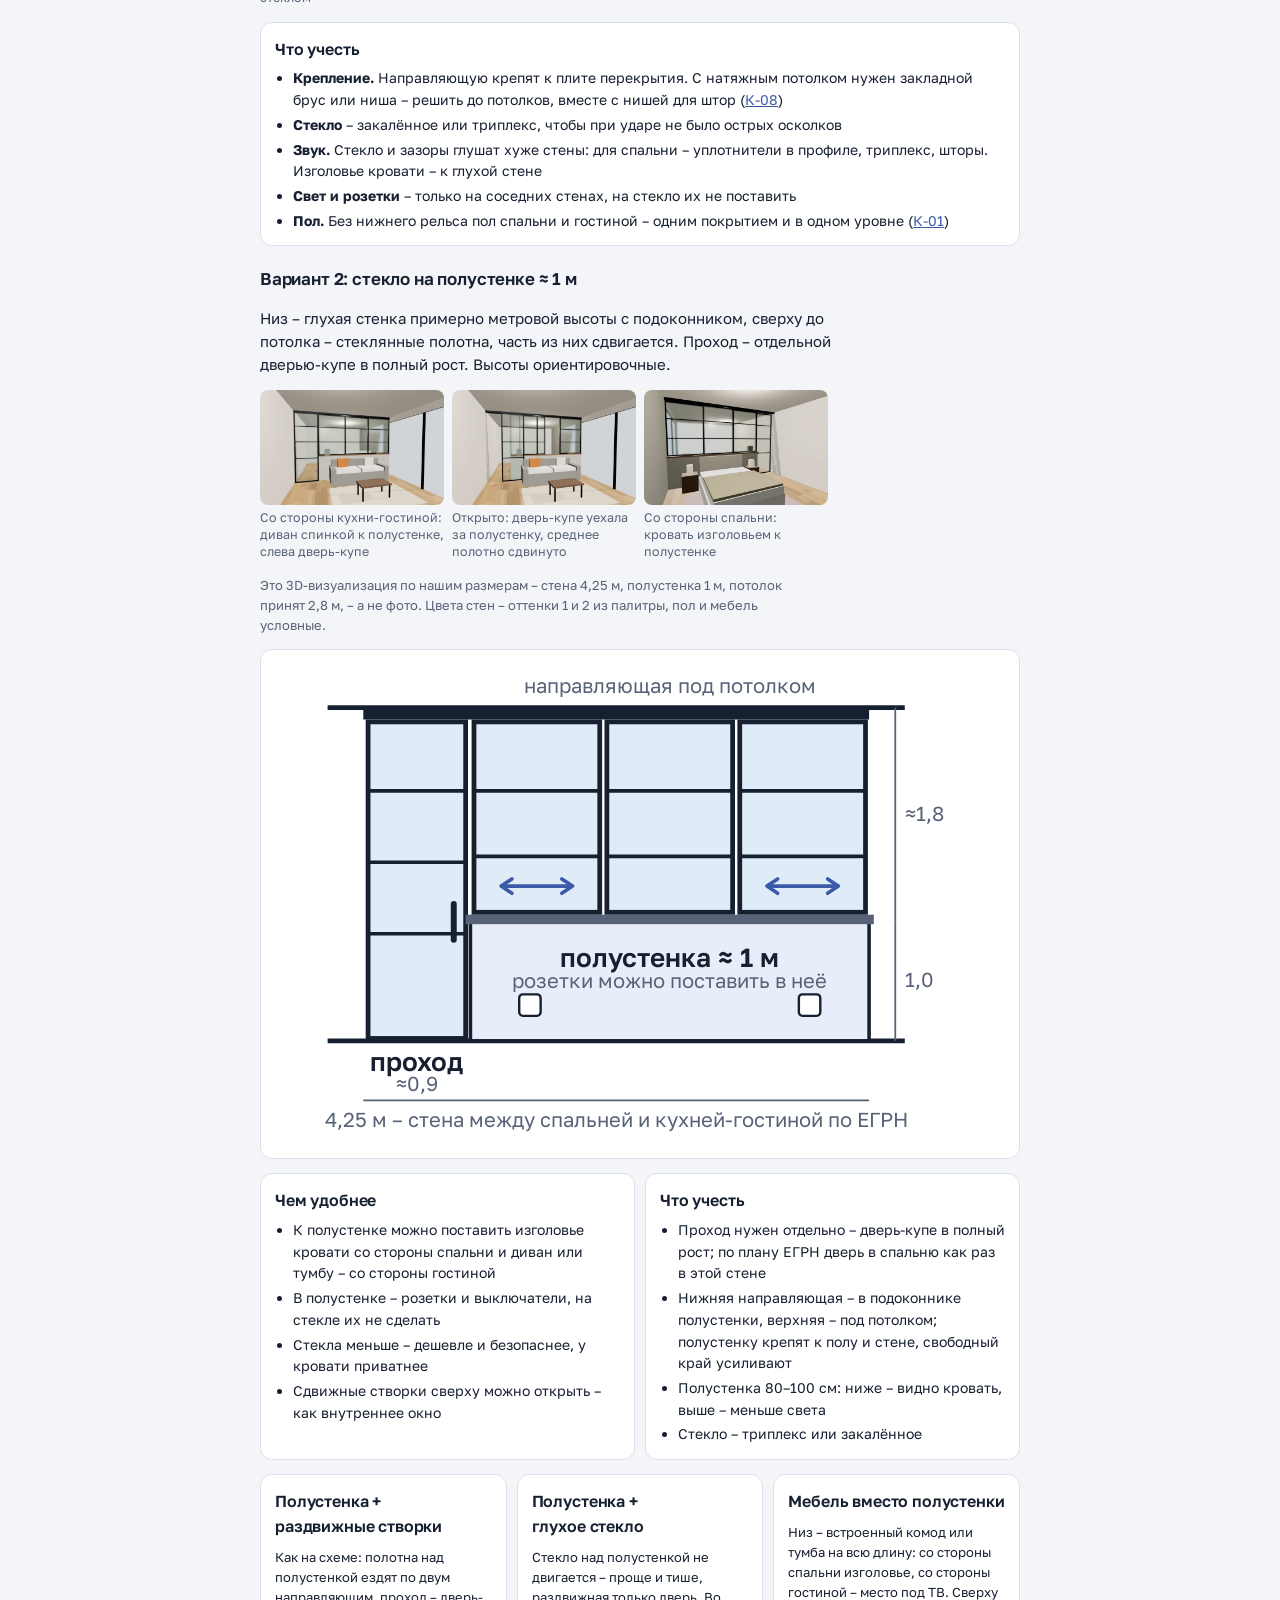
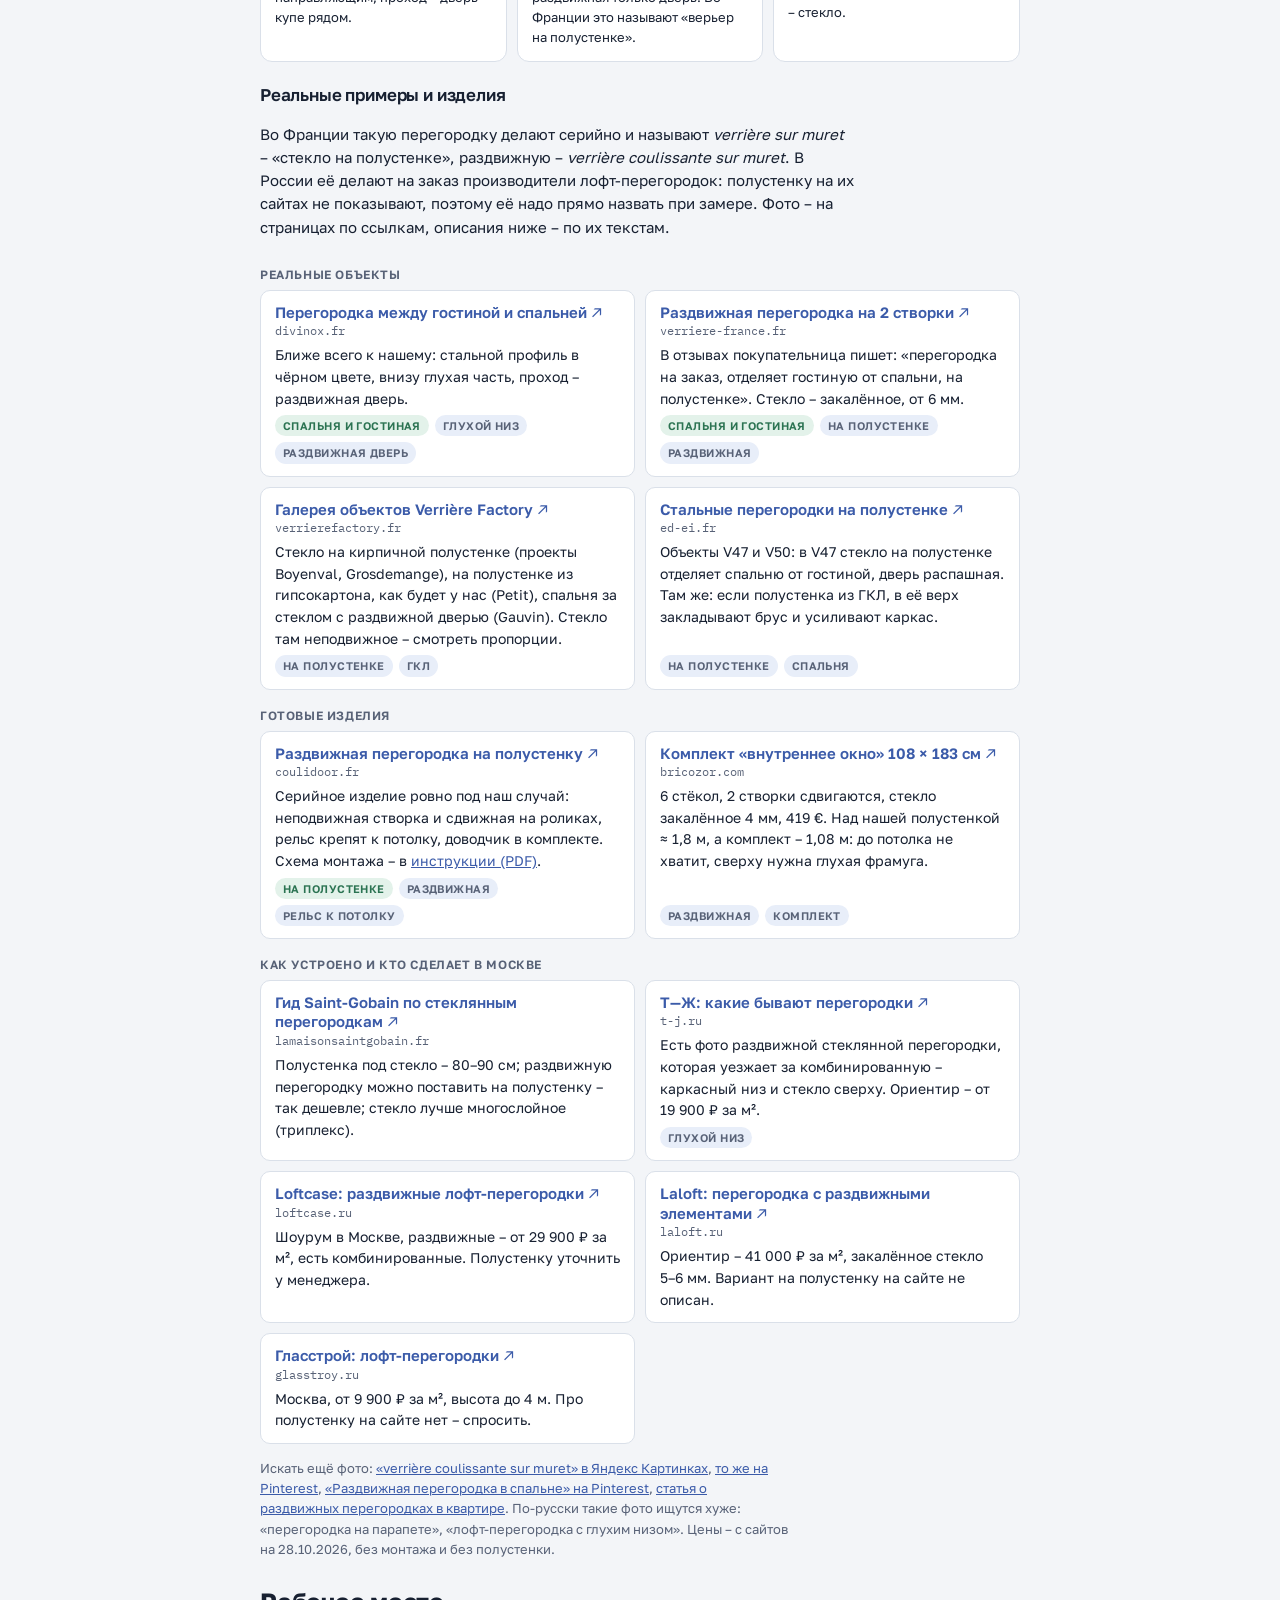
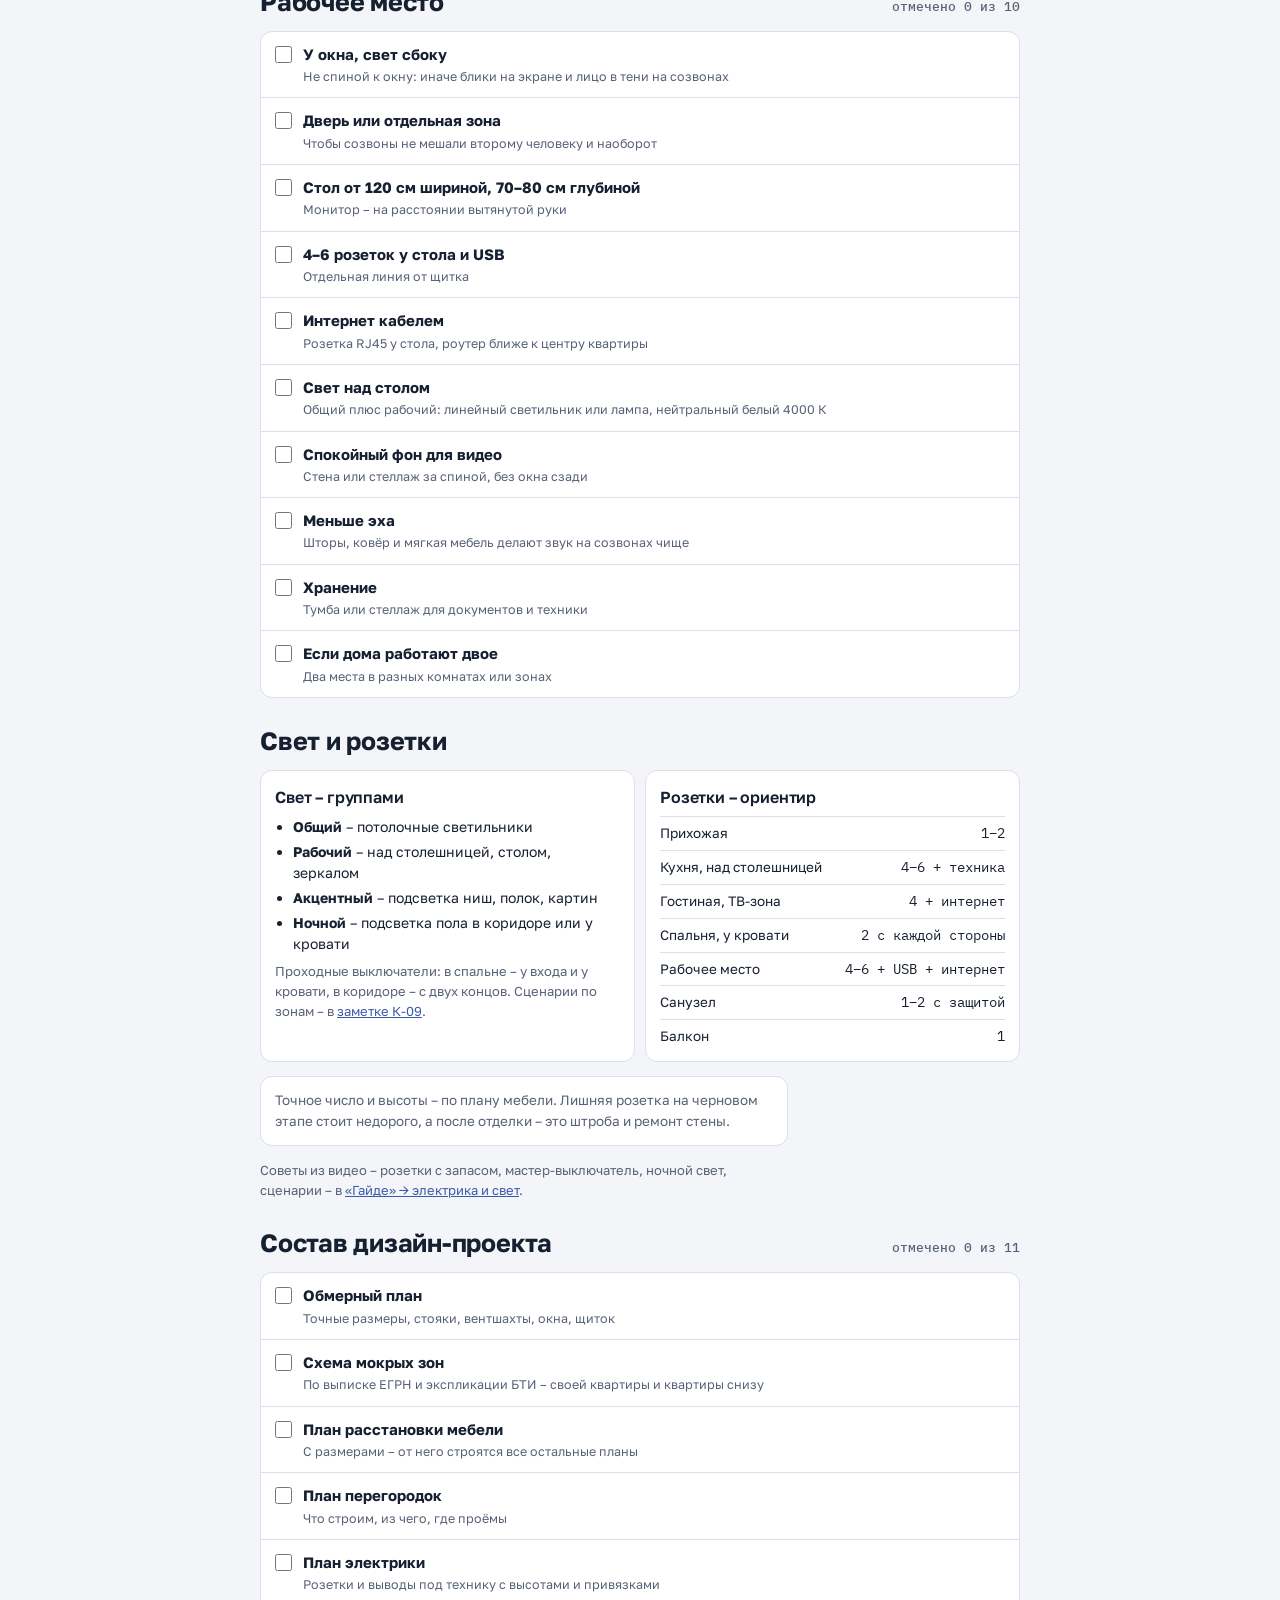
==== commit 146d7597: "Add encrypted UK rules section with Gantt; encrypt finances New pravila/ section from the management" ====
--- a/dizain/index.html
+++ b/dizain/index.html
@@ -15,7 +15,7 @@
 <div class="wrap">
 <header class="site">
   <a class="brand" href="../"><svg class="mark" viewBox="0 0 24 24" aria-hidden="true"><path d="M3 3h18v18H3zM3 12h7M14 12h7M12 3v5" fill="none" stroke="currentColor" stroke-width="2"/></svg>Новая квартира</a>
-  <nav class="sections" aria-label="Разделы сайта"><a href="../finansy/">Финансы</a><a href="../remont/">Ремонт</a><a href="../dizain/" aria-current="page">Дизайн</a><a href="../foto/">Фото</a><a href="../zametki/">Заметки</a><a href="../gaid/">Гайд</a><a href="../voprosy/">Вопросы застройщику</a></nav>
+  <nav class="sections" aria-label="Разделы сайта"><a class="lk" href="../finansy/">Финансы</a><a href="../remont/">Ремонт</a><a class="lk" href="../pravila/">Правила УК</a><a href="../dizain/" aria-current="page">Дизайн</a><a href="../foto/">Фото</a><a href="../zametki/">Заметки</a><a href="../gaid/">Гайд</a><a href="../voprosy/">Вопросы застройщику</a></nav>
 </header>
 
 <div class="hero">
@@ -374,6 +374,7 @@
         <li><b>Без порожка и по норме:</b> пол санузла на 15–20 мм ниже прихожей, на входе – плавный скос или переходный профиль. Перепад закладывают в стяжке – решить до неё.</li>
         <li><b>Вровень с прихожей:</b> так часто делают, но это отступление от нормы, и при согласовании перепланировки к нему могут придраться. Тогда обязательно уклон пола к трапу и гидроизоляция с заходом в прихожую.</li>
       </ul>
+      <p class="upd small"><b>Обновлено 12.11.2026:</b> в схеме гидроизоляции от УК порог в дверях санузла – не ниже 40 мм, гидроизоляцию заводят на него. Вариант без порога – только по письменному согласованию с УК; вопрос – в <a href="../pravila/#voprosy-uk">«Правила УК»</a>.</p>
       <p class="src small muted">СП 29.13330.2011 «Полы», п. 4.8</p>
     </div>
     <div class="panel">
@@ -453,13 +454,13 @@
     <ul class="checklist" data-list="sanuzel-inzh" data-group="Техническое оснащение и инженерия">
       <li><label><input type="checkbox" value="inzh-1"><span><b>Расположение водопроводных и канализационного стояков</b><small>По плану из выписки ЕГРН и БТИ: <a href="../zametki/#k-11">К-11</a></small></span></label></li>
       <li><label><input type="checkbox" value="inzh-2"><span><b>Расположение вентшахты</b><small>Короба не сносить – запрет 508-ПП</small></span></label></li>
-      <li><label><input type="checkbox" value="inzh-3"><span><b>Коллекторный узел</b><small>Фильтры, редукторы, счётчики, обратные клапаны. В коробе инсталляции – только с лючком: <a href="../zametki/#k-15">К-15</a></small></span></label></li>
+      <li><label><input type="checkbox" value="inzh-3"><span><b>Коллекторный узел</b><small>Фильтры, редукторы, счётчики, обратные клапаны (на гигиенический душ – обязательны по ТУ). В коробе инсталляции – только с лючком: <a href="../zametki/#k-15">К-15</a>; люки к стоякам – от 300 × 400 мм</small></span></label></li>
       <li><label><input type="checkbox" value="inzh-4"><span><b>Система защиты от протечек</b><small>Краны с электроприводом и датчики – рекомендуем</small></span></label></li>
       <li><label><input type="checkbox" value="inzh-5"><span><b>Водонагреватель накопительный</b></span></label></li>
       <li><label><input type="checkbox" value="inzh-6"><span><b>Водонагреватель проточный</b><small>В сантехкоробе</small></span></label></li>
-      <li><label><input type="checkbox" value="inzh-7"><span><b>Полотенцесушитель электрический</b></span></label></li>
-      <li><label><input type="checkbox" value="inzh-8"><span><b>Полотенцесушитель водяной</b><small>В файле – «лучше отказаться»</small></span></label></li>
-      <li><label><input type="checkbox" value="inzh-9"><span><b>Вентиляция</b><small>Вытяжная решётка, вентилятор</small></span></label></li>
+      <li><label><input type="checkbox" value="inzh-7"><span><b>Полотенцесушитель электрический</b><small>Единственный разрешённый по ТУ УК – нужна отдельная линия</small></span></label></li>
+      <li><label><input type="checkbox" value="inzh-8"><span><b>Полотенцесушитель водяной</b><small>Запрещён техническими условиями УК (12.11.2026) – не планируем</small></span></label></li>
+      <li><label><input type="checkbox" value="inzh-9"><span><b>Вентиляция</b><small>Вытяжная решётка без вентилятора: вентиляторы в каналы ТУ УК запрещают; в двери – переточная решётка; лючки к огнезащитным клапанам</small></span></label></li>
       <li><label><input type="checkbox" value="inzh-10"><span><b>Тёплый пол</b><small>Только электрический: от общедомового отопления и горячей воды делать нельзя</small></span></label></li>
       <li><label><input type="checkbox" value="inzh-11"><span><b>Терморегулятор тёплого пола</b></span></label></li>
       <li><label><input type="checkbox" value="inzh-12"><span><b>Стиральная машина</b><small>Место – в санузле, по правилам <a href="#mokrye">мокрых зон</a>. Дверь под неё – <a href="../zametki/#k-17">К-17</a>, ниша – на 4 см шире машины: <a href="../zametki/#k-18">К-18</a>, дверца – на 120° и больше: <a href="../zametki/#k-19">К-19</a></small></span></label></li>
@@ -491,7 +492,7 @@
       <li><label><input type="checkbox" value="svet-5"><span><b>Подсветка тумбы, ниши или под экраном ванны</b></span></label></li>
       <li><label><input type="checkbox" value="svet-6"><span><b>Розетки влагозащищённые</b><small>Для фена, бритвы, стиральной машины</small></span></label></li>
       <li><label><input type="checkbox" value="svet-7"><span><b>Выключатели</b><small>Один или два сценария – <a href="../zametki/#k-09">К-09</a></small></span></label></li>
-      <li><label><input type="checkbox" value="svet-8"><span><b>Вытяжка на отдельной линии питания</b></span></label></li>
+      <li><label><input type="checkbox" value="svet-8"><span><b>Вытяжка на отдельной линии питания</b><small>Моторный зонт в канал ТУ УК запрещают – рециркуляционная вытяжка с угольным фильтром</small></span></label></li>
       <li><label><input type="checkbox" value="svet-9"><span><b>Подключение сушильной машины</b></span></label></li>
     </ul>
   </details>
--- a/assets/site.css
+++ b/assets/site.css
@@ -530,3 +530,21 @@
 .gch{display:flex;flex-wrap:wrap;gap:5px 6px;align-items:center;font-size:12.5px;color:var(--muted)}
 .gch a{text-decoration:none;color:var(--ink);background:var(--tint);border-radius:999px;padding:3px 9px}
 .gch a b{font:600 11.5px var(--f-num);color:var(--accent);margin-right:2px}
+
+/* Закрытые страницы (assets/lock.js): форма пароля вместо содержимого */
+.sgate{display:none}
+body.locked .sgate{display:flex;min-height:60vh;align-items:center;justify-content:center}
+body.locked #secure{display:none}
+.sgate .gatebox{background:var(--surface);border:1px solid var(--line);border-radius:14px;padding:22px;display:flex;flex-direction:column;gap:12px;width:min(340px,100%)}
+.sgate .gatebox h2{margin:0}
+.sgate .gatebox input{font:600 18px var(--f-num);color:var(--ink);background:var(--bg);border:1px solid var(--line);border-radius:10px;padding:10px 12px;letter-spacing:.12em}
+.sgate .gatebox .sbtn{padding:10px;font-size:15px}
+.sgate #gateM{color:var(--warn);min-height:1.2em;margin:0}
+.lockbar{display:flex;justify-content:flex-end;margin:6px 0 -6px}
+.sections a.lk::after{content:" 🔒";font-size:.8em}
+.sbtn{font:500 13px var(--f-body);color:var(--ink);background:var(--surface);border:1px solid var(--line);border-radius:8px;padding:6px 10px;cursor:pointer;white-space:nowrap}
+.sbtn:hover{border-color:var(--accent);color:var(--accent)}
+.sbtn.on{background:var(--ink);color:var(--surface);border-color:var(--ink)}
+.sbtn:disabled{opacity:.45;cursor:default}
+.upd{font-size:13.5px;color:var(--ink);background:var(--chk-bg);border-left:3px solid var(--chk);border-radius:0 8px 8px 0;padding:8px 12px;margin:8px 0}
+.upd b{font-weight:600}
